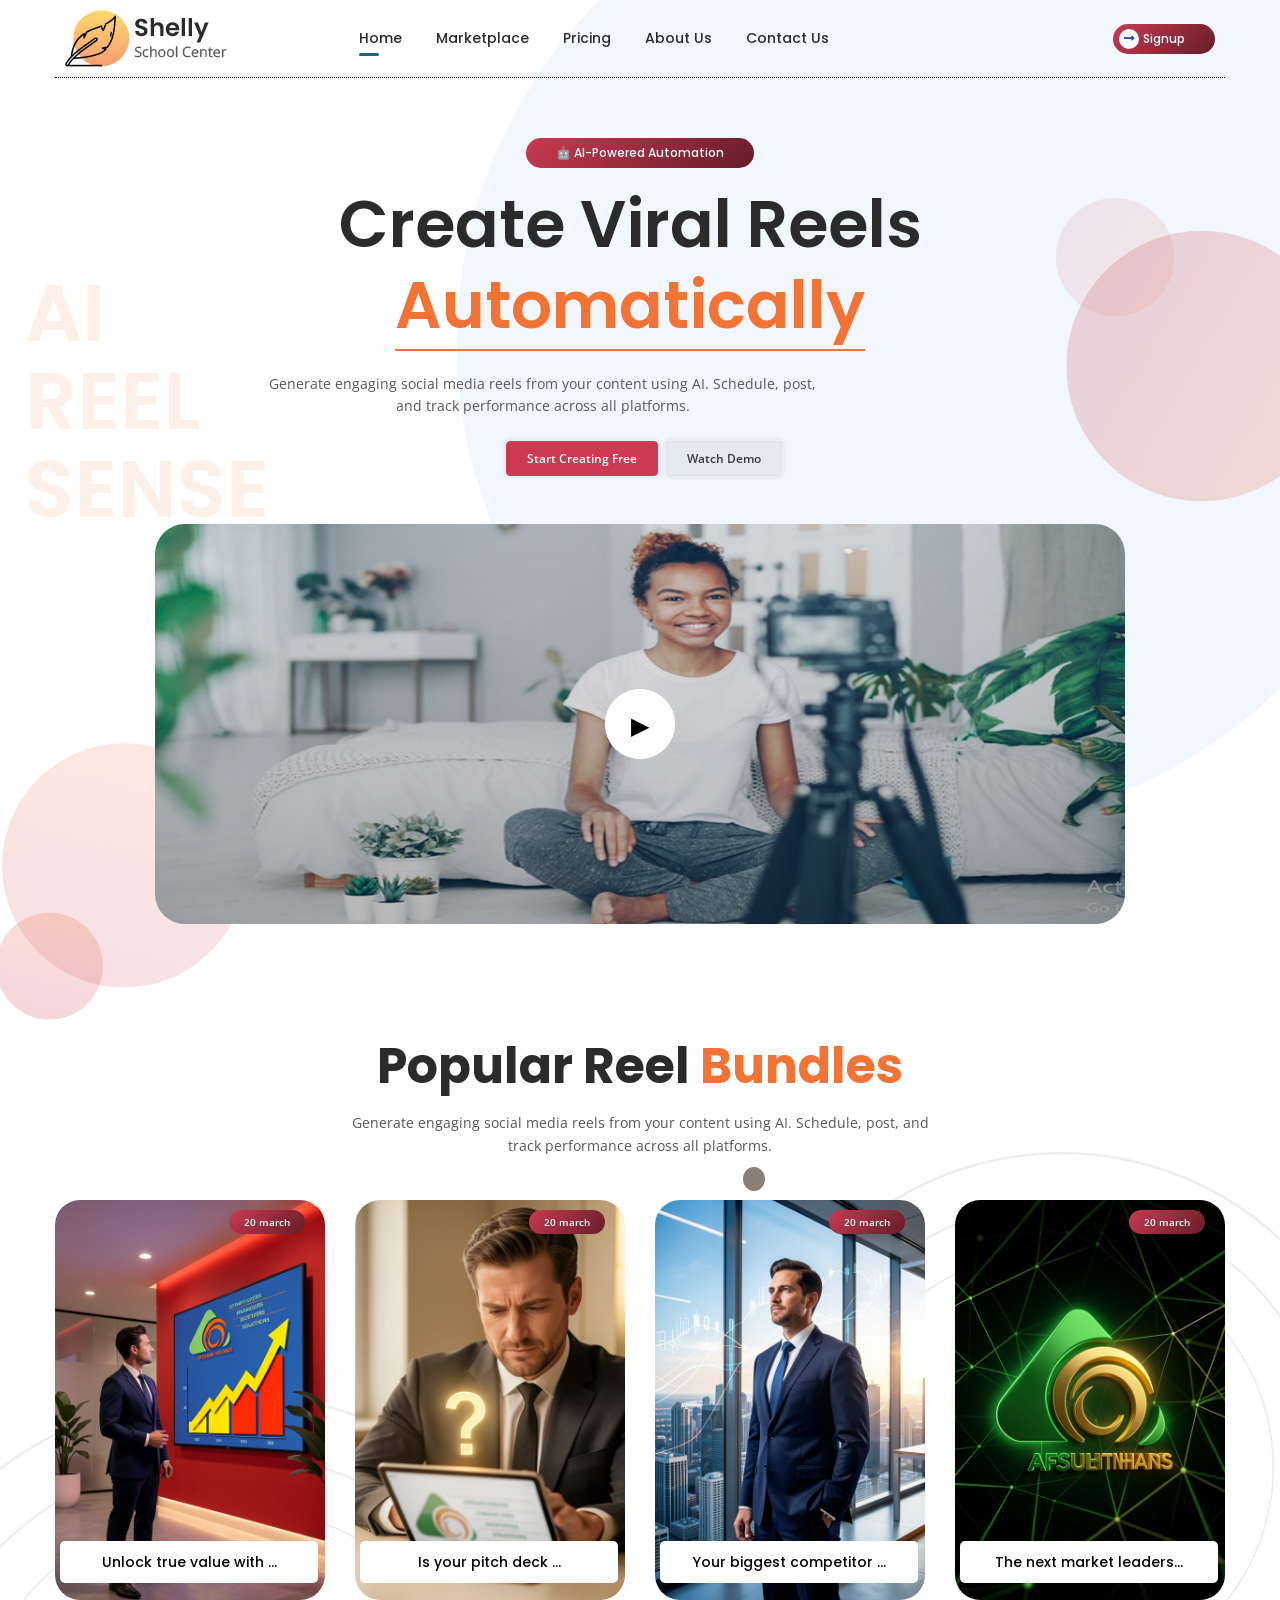
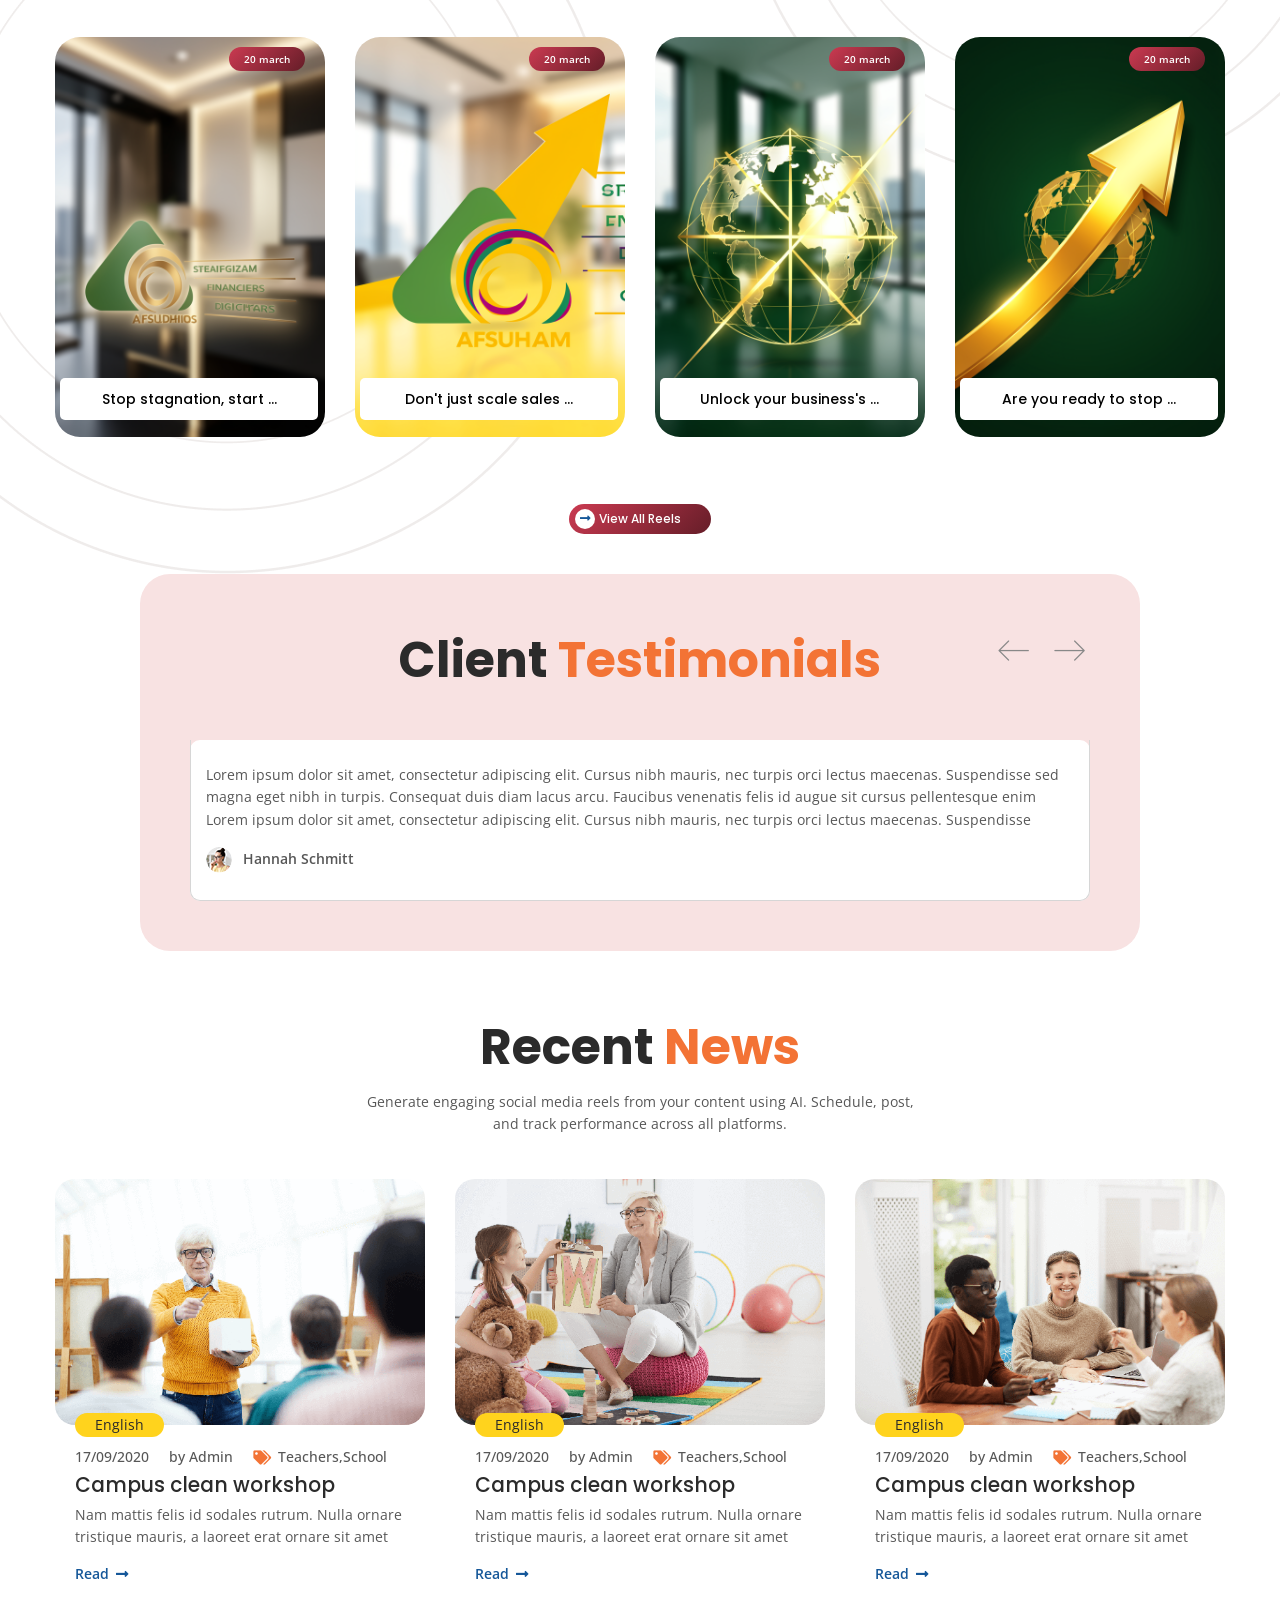
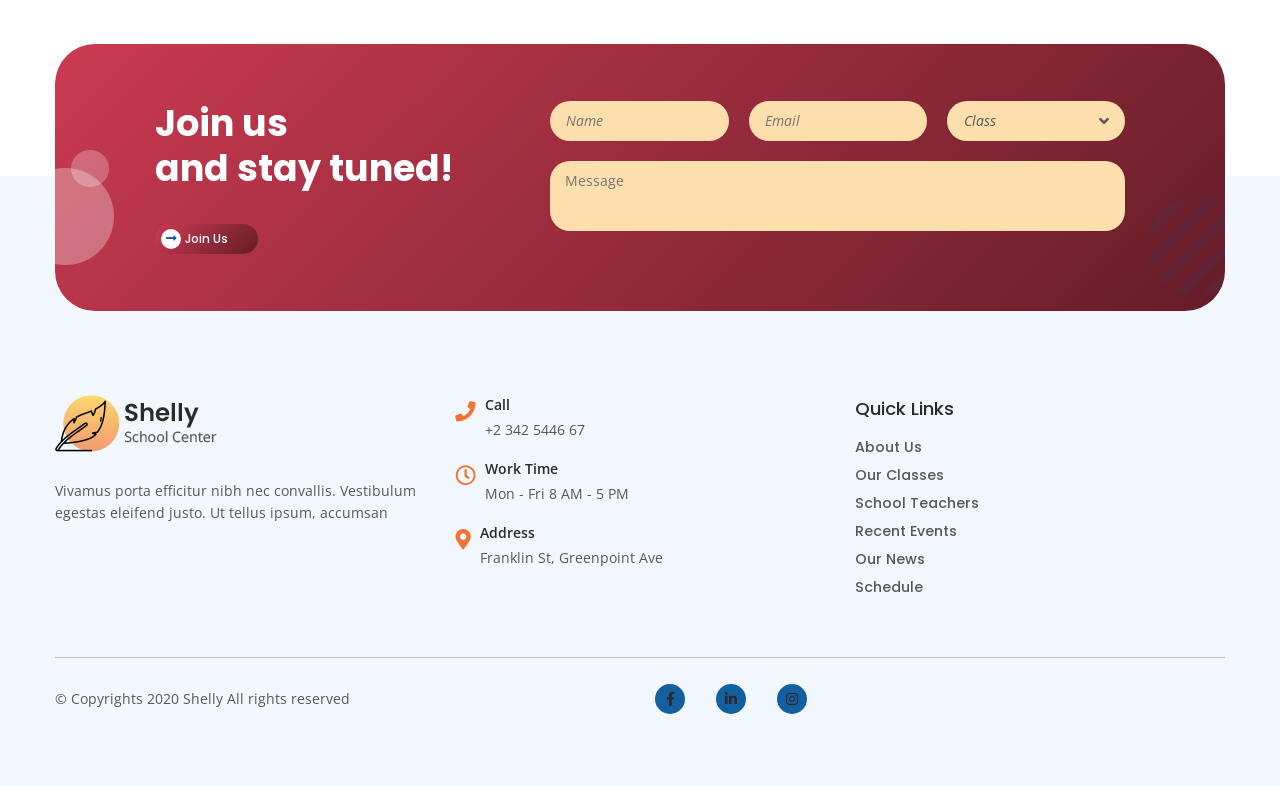
==== index.html @ 834af326 "first commit" ====
<!doctype html>
<html lang="en">
  <head>
    <meta charset="UTF-8" />
    <title>Shelly School HTML Template</title>
    <meta name="viewport" content="width=device-width,initial-scale=1" />
    <meta name="description" content="Shelly - Website" />
    <meta name="author" content="merkulove" />
    <meta name="keywords" content="" />
    <link rel="icon" href="assets/img/favicon.png" />
    <link rel="stylesheet" type="text/css" href="assets/css/main.min.css" />
    <link rel="stylesheet" type="text/css" href="assets/css/button.min.css" />
  </head>

  <body>
    <div class="wrapper">
      <div class="main-section">
        <header>
          <div class="container">
            <div class="header-content">
              <div class="logo">
                <a href="index.html" title=""
                  ><img
                    src="assets/img/logo.png"
                    alt=""
                    srcset="assets/img/01_Logo_2x.png 2x"
                /></a>
              </div>
              <!--logo end-->
              <div class="navigation-bar d-flex flex-wrap align-items-center">
                <nav>
                  <ul>
                    <li>
                      <a class="active" href="index.html" title="">Home</a>
                    </li>
                    <li>
                      <a class="" href="marketplace.html" title=""
                        >Marketplace</a
                      >
                    </li>

                    <li>
                      <a class="" href="pricing.html" title="">Pricing</a>
                    </li>

                    <li>
                      <a class="" href="about.html" title="">About Us</a>
                    </li>

                    <li>
                      <a class="" href="contact.html" title="">Contact Us</a>
                    </li>
                  </ul>
                </nav>
              </div>

              <div>
                <a href="login.html" title="" class="btn-default"
                  >Signup <i class="fa fa-long-arrow-alt-right"></i
                ></a>
              </div>
              <!--contact-information end-->
              <div class="menu-btn">
                <a href="#"
                  ><span class="bar1"></span> <span class="bar2"></span>
                  <span class="bar3"></span
                ></a>
              </div>
              <!--menu-btn end-->
            </div>
            <!--header-content end-->

            <!--navigation-bar end-->
          </div>
        </header>
        <!--header end-->
        <div class="responsive-menu">
          <ul>
            <li>
              <a class="active" href="index.html" title="">Home</a>
            </li>
            <li>
              <a class="" href="marketplace.html" title="">Marketplace</a>
            </li>

            <li>
              <a class="" href="pricing.html" title="">Pricing</a>
            </li>

            <li>
              <a class="" href="about.html" title="">About Us</a>
            </li>

            <li>
              <a class="" href="contact.html" title="">Contact Us</a>
            </li>
          </ul>
        </div>
        <!--responsive-menu end-->
        <section class="main-banner position-relative">
          <div class="container">
            <h2 class="main-title">
              <span>AI</span>
              <span>REEL </span>
              <span>SENSE</span>
            </h2>
            <div class="row justify-content-center text-center">
              <!-- INFO SECTION -->
              <div class="col-lg-8">
                <div class="mb-3">
                  <a href="login.html" class="btn-default">
                    🤖 AI-Powered Automation
                  </a>
                </div>

                <div class="banner-text">
                  <h2>Create Viral Reels <span>Automatically</span></h2>

                  <p class="mb-4">
                    Generate engaging social media reels from your content using
                    AI. Schedule, post, and track performance across all
                    platforms.
                  </p>
                </div>

                <div class="d-flex gap-5 justify-content-center">
                  <a href="contacts.html" class="btn btn-danger mx-2">
                    Start Creating Free
                  </a>

                  <a
                    href="#"
                    class="btn btn-outline-dark"
                    data-bs-toggle="modal"
                    data-bs-target="#videoModal"
                  >
                    Watch Demo
                  </a>
                </div>
              </div>
            </div>

            <!-- VECTOR AFTER INFO -->
            <div class="vector-info">
              <img src="assets/img/v1.png" alt="vector" />
            </div>

            <!-- VIDEO SECTION -->
            <div class="row justify-content-center my-5">
              <div class="col-lg-10">
                <div class="video-box">
                  <img
                    src="assets/img/video-banner.png"
                    class="video-thumbnail"
                    alt="video thumbnail"
                  />

                  <div class="play-overlay">
                    <button
                      class="play-btn"
                      data-bs-toggle="modal"
                      data-bs-target="#videoModal"
                    >
                      ▶
                    </button>
                  </div>
                </div>
              </div>
            </div>

            <!-- VECTOR AFTER VIDEO -->
            <div class="vector-video">
              <img src="assets/img/v2.png" alt="vector" />
            </div>
          </div>

          <!-- VIDEO MODAL -->
          <div class="modal fade" id="videoModal" tabindex="-1">
            <div class="modal-dialog modal-lg modal-dialog-centered">
              <div class="modal-content bg-dark border-0">
                <div class="modal-body p-0">
                  <div class="ratio ratio-16x9">
                    <iframe
                      id="videoFrame"
                      src=""
                      allow="autoplay"
                      allowfullscreen
                    >
                    </iframe>
                  </div>
                </div>
              </div>
            </div>
          </div>
        </section>
        <!--main-banner end-->
      </div>

      <!--reels section start-->
      <section class="teachers-section">
        <div class="container">
          <div class="section-title text-center">
            <h2>Popular Reel <span>Bundles</span></h2>
            <p>
              Generate engaging social media reels from your content using AI.
              Schedule, post, and track performance across all platforms.
            </p>
          </div>
          <!--section-title end-->
          <div class="teachers">
            <div class="row">
              <div class="col-lg-3 col-md-3 col-sm-6 col-6 full-wdth mb-4">
                <a href="reels-details.html">
                  <div class="teacher">
                    <div class="teacher-img">
                      <img
                        src="assets/img/reel/1.png"
                        alt="reel"
                        class="w-100"
                      />
                    </div>
                    <div class="date">20 march</div>
                    <div class="teacher-info">
                      <h3>
                        <a href="reels-details.html" title=""
                          >Unlock true value with ...</a
                        >
                      </h3>
                    </div>
                  </div>
                </a>
                <!--teacher end-->
              </div>

              <div class="col-lg-3 col-md-3 col-sm-6 col-6 full-wdth mb-4">
                <a href="reels-details.html">
                  <div class="teacher">
                    <div class="teacher-img">
                      <img
                        src="assets/img/reel/2.png"
                        alt="reel"
                        class="w-100"
                      />
                    </div>
                    <div class="date">20 march</div>
                    <div class="teacher-info">
                      <h3>
                        <a href="reels-details.html" title=""
                          >Is your pitch deck ...</a
                        >
                      </h3>
                    </div>
                  </div>
                </a>
                <!--teacher end-->
              </div>

              <div class="col-lg-3 col-md-3 col-sm-6 col-6 full-wdth mb-4">
                <a href="reels-details.html">
                  <div class="teacher">
                    <div class="teacher-img">
                      <img
                        src="assets/img/reel/3.png"
                        alt="reel"
                        class="w-100"
                      />
                    </div>
                    <div class="date">20 march</div>
                    <div class="teacher-info">
                      <h3>
                        <a href="reels-details.html" title=""
                          >Your biggest competitor ...</a
                        >
                      </h3>
                    </div>
                  </div>
                </a>
                <!--teacher end-->
              </div>

              <div class="col-lg-3 col-md-3 col-sm-6 col-6 full-wdth mb-4">
                <a href="reels-details.html">
                  <div class="teacher">
                    <div class="teacher-img">
                      <img
                        src="assets/img/reel/4.png"
                        alt="reel"
                        class="w-100"
                      />
                    </div>
                    <div class="date">20 march</div>
                    <div class="teacher-info">
                      <h3>
                        <a href="reels-details.html" title=""
                          >The next market leaders...</a
                        >
                      </h3>
                    </div>
                  </div>
                </a>
                <!--teacher end-->
              </div>

              <div class="col-lg-3 col-md-3 col-sm-6 col-6 full-wdth mb-4">
                <a href="reels-details.html">
                  <div class="teacher">
                    <div class="teacher-img">
                      <img
                        src="assets/img/reel/5.png"
                        alt="reel"
                        class="w-100"
                      />
                    </div>
                    <div class="date">20 march</div>
                    <div class="teacher-info">
                      <h3>
                        <a href="reels-details.html" title=""
                          >Stop stagnation, start ...</a
                        >
                      </h3>
                    </div>
                  </div>
                </a>
                <!--teacher end-->
              </div>

              <div class="col-lg-3 col-md-3 col-sm-6 col-6 full-wdth mb-4">
                <a href="reels-details.html">
                  <div class="teacher">
                    <div class="teacher-img">
                      <img
                        src="assets/img/reel/6.png"
                        alt="reel"
                        class="w-100"
                      />
                    </div>
                    <div class="date">20 march</div>
                    <div class="teacher-info">
                      <h3>
                        <a href="reels-details.html" title=""
                          >Don't just scale sales ...</a
                        >
                      </h3>
                    </div>
                  </div>
                </a>
                <!--teacher end-->
              </div>

              <div class="col-lg-3 col-md-3 col-sm-6 col-6 full-wdth mb-4">
                <a href="reels-details.html">
                  <div class="teacher">
                    <div class="teacher-img">
                      <img
                        src="assets/img/reel/7.png"
                        alt="reel"
                        class="w-100"
                      />
                    </div>
                    <div class="date">20 march</div>
                    <div class="teacher-info">
                      <h3>
                        <a href="reels-details.html" title=""
                          >Unlock your business's ...</a
                        >
                      </h3>
                    </div>
                  </div>
                </a>
                <!--teacher end-->
              </div>

              <div class="col-lg-3 col-md-3 col-sm-6 col-6 full-wdth mb-4">
                <a href="reels-details.html">
                  <div class="teacher">
                    <div class="teacher-img">
                      <img
                        src="assets/img/reel/8.png"
                        alt="reel"
                        class="w-100"
                      />
                    </div>
                    <div class="date">20 march</div>
                    <div class="teacher-info">
                      <h3>
                        <a href="reels-details.html" title=""
                          >Are you ready to stop ...</a
                        >
                      </h3>
                    </div>
                  </div>
                </a>
                <!--teacher end-->
              </div>
            </div>
            <div class="lnk-dv text-center">
              <a href="reels-list.html" title="" class="btn-default"
                >View All Reels <i class="fa fa-long-arrow-alt-right"></i
              ></a>
            </div>
            <!-- VECTOR AFTER INFO -->
            <div class="vector-info-one">
              <img src="assets/img/v4.png" alt="vector" />
            </div>
            <div class="vector-video d-none d-md-block">
              <img src="assets/img/v3.png" alt="vector" />
            </div>
          </div>
          <!--teachers end-->
        </div>
      </section>

      <!-- testimonials start -->
      <section class="classes-section">
        <div class="container">
          <div class="row">
            <div class="col-lg-10 offset-1 testi-section">
              <div class="section-title text-center">
                <h2>Client <span>Testimonials</span></h2>
              </div>

              <div class="classes-sec">
                <div class="row classes-carousel">
                  <div class="col-lg-12">
                    <div
                      class="classes-col wow fadeInUp bg-white"
                      data-wow-duration="1000ms"
                      style="border-radius: 10px"
                    >
                      <div class="class-info">
                        <p>
                          Lorem ipsum dolor sit amet, consectetur adipiscing
                          elit. Cursus nibh mauris, nec turpis orci lectus
                          maecenas. Suspendisse sed magna eget nibh in turpis.
                          Consequat duis diam lacus arcu. Faucibus venenatis
                          felis id augue sit cursus pellentesque enim Lorem
                          ipsum dolor sit amet, consectetur adipiscing elit.
                          Cursus nibh mauris, nec turpis orci lectus maecenas.
                          Suspendisse
                        </p>

                        <div class="d-flex flex-wrap align-items-center mt-3">
                          <div class="posted-by">
                            <img src="assets/img/ico.png" alt="" />
                            <a href="#" title="">Hannah Schmitt</a>
                          </div>
                        </div>
                      </div>
                    </div>
                  </div>
                  <div class="col-lg-12">
                    <div
                      class="classes-col wow fadeInUp bg-white"
                      data-wow-duration="1000ms"
                      style="border-radius: 10px"
                    >
                      <div class="class-info">
                        <p>
                          Lorem ipsum dolor sit amet, consectetur adipiscing
                          elit. Cursus nibh mauris, nec turpis orci lectus
                          maecenas. Suspendisse sed magna eget nibh in turpis.
                          Consequat duis diam lacus arcu. Faucibus venenatis
                          felis id augue sit cursus pellentesque enim Lorem
                          ipsum dolor sit amet, consectetur adipiscing elit.
                          Cursus nibh mauris, nec turpis orci lectus maecenas.
                          Suspendisse
                        </p>

                        <div class="d-flex flex-wrap align-items-center mt-3">
                          <div class="posted-by">
                            <img src="assets/img/ico.png" alt="" />
                            <a href="#" title="">Hannah Schmitt</a>
                          </div>
                        </div>
                      </div>
                    </div>
                  </div>

                  <div class="col-lg-12">
                    <div
                      class="classes-col wow fadeInUp bg-white"
                      data-wow-duration="1000ms"
                      style="border-radius: 10px"
                    >
                      <div class="class-info">
                        <p>
                          Lorem ipsum dolor sit amet, consectetur adipiscing
                          elit. Cursus nibh mauris, nec turpis orci lectus
                          maecenas. Suspendisse sed magna eget nibh in turpis.
                          Consequat duis diam lacus arcu. Faucibus venenatis
                          felis id augue sit cursus pellentesque enim Lorem
                          ipsum dolor sit amet, consectetur adipiscing elit.
                          Cursus nibh mauris, nec turpis orci lectus maecenas.
                          Suspendisse
                        </p>

                        <div class="d-flex flex-wrap align-items-center mt-3">
                          <div class="posted-by">
                            <img src="assets/img/ico.png" alt="" />
                            <a href="#" title="">Hannah Schmitt</a>
                          </div>
                        </div>
                      </div>
                    </div>
                  </div>

                  <div class="col-lg-12">
                    <div
                      class="classes-col wow fadeInUp bg-white"
                      data-wow-duration="1000ms"
                      style="border-radius: 10px"
                    >
                      <div class="class-info">
                        <p>
                          Lorem ipsum dolor sit amet, consectetur adipiscing
                          elit. Cursus nibh mauris, nec turpis orci lectus
                          maecenas. Suspendisse sed magna eget nibh in turpis.
                          Consequat duis diam lacus arcu. Faucibus venenatis
                          felis id augue sit cursus pellentesque enim Lorem
                          ipsum dolor sit amet, consectetur adipiscing elit.
                          Cursus nibh mauris, nec turpis orci lectus maecenas.
                          Suspendisse
                        </p>

                        <div class="d-flex flex-wrap align-items-center mt-3">
                          <div class="posted-by">
                            <img src="assets/img/ico.png" alt="" />
                            <a href="#" title="">Hannah Schmitt</a>
                          </div>
                        </div>
                      </div>
                    </div>
                  </div>
                </div>
              </div>
            </div>
          </div>
        </div>
      </section>

      <!--News start-->
      <section class="blog-section">
        <div class="container">
          <div class="section-title text-center">
            <h2>Recent <span>News</span></h2>
            <p>
              Generate engaging social media reels from your content using AI.
              Schedule, post, and track performance across all platforms.
            </p>
          </div>
          <!--section-title end-->
          <div class="blog-posts">
            <div class="row">
              <div class="col-lg-4 col-md-6 col-sm-6">
                <div class="blog-post">
                  <div class="blog-thumbnail">
                    <img src="assets/img/blog1.jpg" alt="" class="w-100" />
                    <span class="category">English</span>
                  </div>
                  <div class="blog-info">
                    <ul class="meta">
                      <li><a href="#" title="">17/09/2020</a></li>
                      <li><a href="#" title="">by Admin</a></li>
                      <li>
                        <img src="assets/img/icon13.png" alt="" /><a
                          href="#"
                          title=""
                          >Teachers,</a
                        ><a href="#" title=""> School</a>
                      </li>
                    </ul>
                    <h3>
                      <a href="post.html" title="">Campus clean workshop</a>
                    </h3>
                    <p>
                      Nam mattis felis id sodales rutrum. Nulla ornare tristique
                      mauris, a laoreet erat ornare sit amet
                    </p>
                    <a href="post.html" title="" class="read-more"
                      >Read <i class="fa fa-long-arrow-alt-right"></i
                    ></a>
                  </div>
                </div>
                <!--blog-post end-->
              </div>
              <div class="col-lg-4 col-md-6 col-sm-6">
                <div class="blog-post">
                  <div class="blog-thumbnail">
                    <img src="assets/img/blog2.jpg" alt="" class="w-100" />
                    <span class="category">English</span>
                  </div>
                  <div class="blog-info">
                    <ul class="meta">
                      <li><a href="#" title="">17/09/2020</a></li>
                      <li><a href="#" title="">by Admin</a></li>
                      <li>
                        <img src="assets/img/icon13.png" alt="" /><a
                          href="#"
                          title=""
                          >Teachers,</a
                        ><a href="#" title=""> School</a>
                      </li>
                    </ul>
                    <h3>
                      <a href="post.html" title="">Campus clean workshop</a>
                    </h3>
                    <p>
                      Nam mattis felis id sodales rutrum. Nulla ornare tristique
                      mauris, a laoreet erat ornare sit amet
                    </p>
                    <a href="post.html" title="" class="read-more"
                      >Read <i class="fa fa-long-arrow-alt-right"></i
                    ></a>
                  </div>
                </div>
                <!--blog-post end-->
              </div>
              <div class="col-lg-4 col-md-6 col-sm-6">
                <div class="blog-post">
                  <div class="blog-thumbnail">
                    <img src="assets/img/blog3.jpg" alt="" class="w-100" />
                    <span class="category">English</span>
                  </div>
                  <div class="blog-info">
                    <ul class="meta">
                      <li><a href="#" title="">17/09/2020</a></li>
                      <li><a href="#" title="">by Admin</a></li>
                      <li>
                        <img src="assets/img/icon13.png" alt="" /><a
                          href="#"
                          title=""
                          >Teachers,</a
                        ><a href="#" title=""> School</a>
                      </li>
                    </ul>
                    <h3>
                      <a href="post.html" title="">Campus clean workshop</a>
                    </h3>
                    <p>
                      Nam mattis felis id sodales rutrum. Nulla ornare tristique
                      mauris, a laoreet erat ornare sit amet
                    </p>
                    <a href="post.html" title="" class="read-more"
                      >Read <i class="fa fa-long-arrow-alt-right"></i
                    ></a>
                  </div>
                </div>
                <!--blog-post end-->
              </div>
            </div>
          </div>
          <!--blog-posts end-->
        </div>
      </section>

      <!--contact-->
      <section class="newsletter-section">
        <div class="container">
          <div class="newsletter-sec">
            <div class="row align-items-center">
              <div class="col-lg-4">
                <div class="newsz-ltr-text">
                  <h2>Join us<br />and stay tuned!</h2>
                  <a href="contacts.html" title="" class="btn-default"
                    >Join Us <i class="fa fa-long-arrow-alt-right"></i
                  ></a>
                </div>
                <!--newsz-ltr-text end-->
              </div>
              <div class="col-lg-8">
                <form class="newsletter-form">
                  <div class="row">
                    <div class="col-md-4">
                      <div class="form-group">
                        <input type="text" name="name" placeholder="Name" />
                      </div>
                      <!--form-group end-->
                    </div>
                    <div class="col-md-4">
                      <div class="form-group">
                        <input type="email" name="email" placeholder="Email" />
                      </div>
                      <!--form-group end-->
                    </div>
                    <div class="col-md-4">
                      <div class="form-group select-tg">
                        <select>
                          <option>Class</option>
                          <option>Class</option>
                          <option>Class</option>
                          <option>Class</option>
                          <option>Class</option>
                          <option>Class</option>
                        </select>
                      </div>
                      <!--form-group end-->
                    </div>
                    <div class="col-md-12">
                      <div class="form-group">
                        <textarea
                          name="message"
                          placeholder="Message"
                        ></textarea>
                      </div>
                      <!--form-group end-->
                    </div>
                  </div>
                </form>
                <!--newsletter-form end-->
              </div>
            </div>
          </div>
          <!--newsletter-sec end-->
        </div>
      </section>
      <!--newsletter-sec end-->
      <footer>
        <div class="container">
          <div class="top-footer">
            <div class="row">
              <div class="col-lg-4 col-md-6 col-sm-6">
                <div class="widget widget-about">
                  <img src="assets/img/logo.png" alt="" />
                  <p>
                    Vivamus porta efficitur nibh nec convallis. Vestibulum
                    egestas eleifend justo. Ut tellus ipsum, accumsan
                  </p>
                </div>
                <!--widget-about end-->
              </div>
              <div class="col-lg-4 col-md-6 col-sm-6">
                <div class="widget widget-contact">
                  <ul class="contact-add">
                    <li>
                      <div class="contact-info">
                        <img src="assets/img/icon1.png" alt="" />
                        <div class="contact-tt">
                          <h4>Call</h4>
                          <span>+2 342 5446 67</span>
                        </div>
                      </div>
                      <!--contact-info end-->
                    </li>
                    <li>
                      <div class="contact-info">
                        <img src="assets/img/icon2.png" alt="" />
                        <div class="contact-tt">
                          <h4>Work Time</h4>
                          <span>Mon - Fri 8 AM - 5 PM</span>
                        </div>
                      </div>
                      <!--contact-info end-->
                    </li>
                    <li>
                      <div class="contact-info">
                        <img src="assets/img/icon3.png" alt="" />
                        <div class="contact-tt">
                          <h4>Address</h4>
                          <span>Franklin St, Greenpoint Ave</span>
                        </div>
                      </div>
                      <!--contact-info end-->
                    </li>
                  </ul>
                </div>
                <!--widget-contact end-->
              </div>
              <div class="col-lg-4 col-md-6 col-sm-6">
                <div class="widget widget-links">
                  <h3 class="widget-title">Quick Links</h3>
                  <ul>
                    <li><a href="about.html" title="">About Us</a></li>
                    <li><a href="classes.html" title="">Our Classes</a></li>
                    <li>
                      <a href="teachers.html" title="">School Teachers</a>
                    </li>
                    <li><a href="events.html" title="">Recent Events</a></li>
                    <li><a href="blog.html" title="">Our News</a></li>
                    <li><a href="schedule.html" title="">Schedule</a></li>
                  </ul>
                </div>
                <!--widget-links end-->
              </div>
            </div>
          </div>
          <!--top-footer end-->
          <div class="bottom-footer">
            <div class="row align-items-center">
              <div class="col-lg-6 col-md-6 col-sm-6">
                <p>© Copyrights 2020 Shelly All rights reserved</p>
              </div>
              <div class="col-lg-6 col-md-6 col-sm-6">
                <ul class="social-links">
                  <li>
                    <a href="#" title=""><i class="fab fa-facebook-f"></i></a>
                  </li>
                  <li>
                    <a href="#" title=""><i class="fab fa-linkedin-in"></i></a>
                  </li>
                  <li>
                    <a href="#" title=""><i class="fab fa-instagram"></i></a>
                  </li>
                </ul>
              </div>
            </div>
          </div>
          <!--bottom-footer end-->
        </div>
      </footer>
      <!--footer end-->
    </div>
    <script src="assets/js/bundle.min.js"></script>
    <script src="assets/js/button.min.js"></script>
    <!-- Global site tag (gtag.js) - Google Analytics -->
    <script
      async
      src="https://www.googletagmanager.com/gtag/js?id=UA-180910402-1"
    ></script>
    <script>
      window.dataLayer = window.dataLayer || [];

      function gtag() {
        dataLayer.push(arguments);
      }
      gtag("js", new Date());
      gtag("config", "UA-180910402-1");
    </script>
  </body>
</html>
---- assets/css/button.min.css ----
@-webkit-keyframes mdp-float-aura {
  from {
    box-shadow:
      0 0 0 -1px var(--hmp-color-75),
      0 0 0 -1px var(--hmp-color-50),
      0 0 0 -1px var(--hmp-color-25);
  }
  to {
    box-shadow:
      0 0 0 15px rgba(255, 255, 255, 0),
      0 0 0 30px rgba(255, 255, 255, 0),
      0 0 0 45px rgba(255, 255, 255, 0);
  }
}

@keyframes mdp-float-aura {
  from {
    box-shadow:
      0 0 0 -1px var(--hmp-color-75),
      0 0 0 -1px var(--hmp-color-50),
      0 0 0 -1px var(--hmp-color-25);
  }
  to {
    box-shadow:
      0 0 0 15px rgba(255, 255, 255, 0),
      0 0 0 30px rgba(255, 255, 255, 0),
      0 0 0 45px rgba(255, 255, 255, 0);
  }
}

@-webkit-keyframes mdp-float-init {
  0% {
    opacity: 0;
    transform: scale(0.25);
  }
  50% {
    opacity: 0;
  }
  80% {
    transform: scale(1);
    opacity: 1;
  }
  90% {
    transform: scale(1.2);
  }
  100% {
    transform: scale(1);
  }
}

@keyframes mdp-float-init {
  0% {
    opacity: 0;
    transform: scale(0.25);
  }
  50% {
    opacity: 0;
  }
  80% {
    transform: scale(1);
    opacity: 1;
  }
  90% {
    transform: scale(1.2);
  }
  100% {
    transform: scale(1);
  }
}

.mdp-float {
  --hmp-color: rgb(51, 153, 255);
  --hmp-color-75: rgba(51, 153, 255, 0.75);
  --hmp-color-50: rgba(51, 153, 255, 0.5);
  --hmp-color-25: rgba(51, 153, 255, 0.25);
  --hmp-color-5: rgba(51, 153, 255, 0.05);
  position: absolute;
  z-index: 999999;
  border-radius: 50%;
  top: 3em;
  right: 3em;
  width: 3em;
  height: 3em;
  transition: 0.75s;
  transition-timing-function: ease-out;
}

.mdp-float:hover {
  -webkit-animation: mdp-float-aura infinite;
  animation: mdp-float-aura infinite;
  -webkit-animation-duration: 2s;
  animation-duration: 2s;
}

.mdp-float.mdp-float-inertia {
  transition: 0.25s;
}

.mdp-float.mdp-float-slow {
  transition-delay: 0.5s;
  transition: 5s;
}

.mdp-float.mdp-float-init {
  -webkit-animation: mdp-float-init 1s;
  animation: mdp-float-init 1s;
  -webkit-animation-fill-mode: both;
  animation-fill-mode: both;
}

.mdp-float-btn {
  display: flex;
  justify-content: center;
  align-items: center;
  border-radius: 50%;
  width: 3em;
  height: 3em;
  text-shadow: 1px 0 0 var(--hmp-color);
  background-image: linear-gradient(
    210deg,
    var(--hmp-color-5) 0,
    var(--hmp-color-25) 100%
  );
  background-color: #fff;
  transition: 0.25s;
  box-shadow:
    0 7px 13px -3px var(--hmp-color-25),
    0 2px 4px 0 var(--hmp-color-50),
    inset 0 0 0 0 var(--hmp-color);
  position: relative;
}

.mdp-float-btn:before {
  content: "";
  position: absolute;
  z-index: 1;
  top: 0;
  left: 0;
  right: 0;
  bottom: 0;
  background: var(--hmp-color);
  border-radius: 50%;
  transform: scale(0);
  transition-property: transform;
  transition-duration: 0.25s;
  transition-timing-function: ease-out;
}

.mdp-float-btn svg {
  width: 1em;
  height: 1em;
  fill: var(--hmp-color);
  z-index: 2;
}

.mdp-float-btn:focus {
  outline: 0;
}

.mdp-float-btn:hover {
  transition: 0.25s;
  transition-delay: 125ms;
  box-shadow:
    0 7px 26px -3px var(--hmp-color-25),
    0 2px 8px 0 var(--hmp-color-50);
  border: none;
}

.mdp-float-btn:hover:before {
  transform: scale(1);
}

.mdp-float-btn:hover svg {
  transform: scale(1.1);
  fill: #fff;
}

.mdp-float-btn:active {
  transform: scale(0.75);
}

@media (max-width: 720px) {
  .mdp-float {
    top: 1.5em;
    right: 1.5em;
  }
}
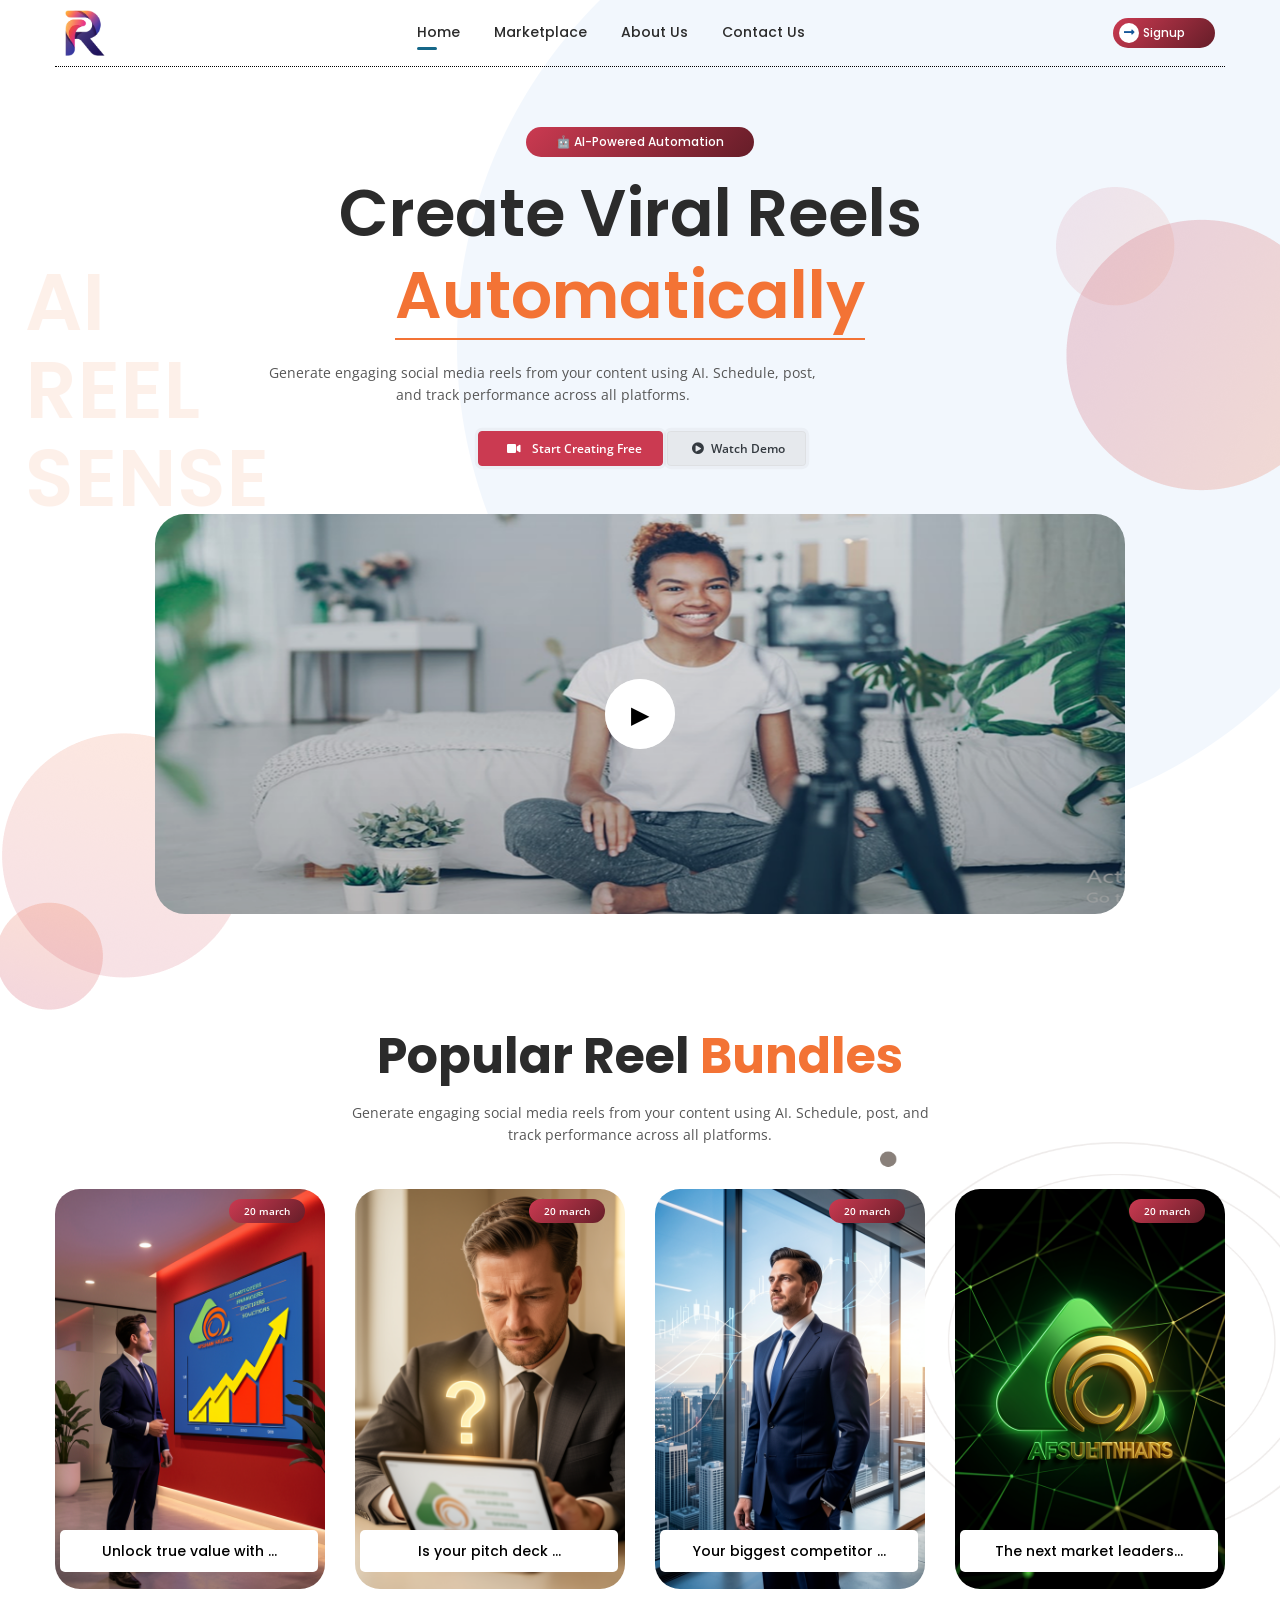
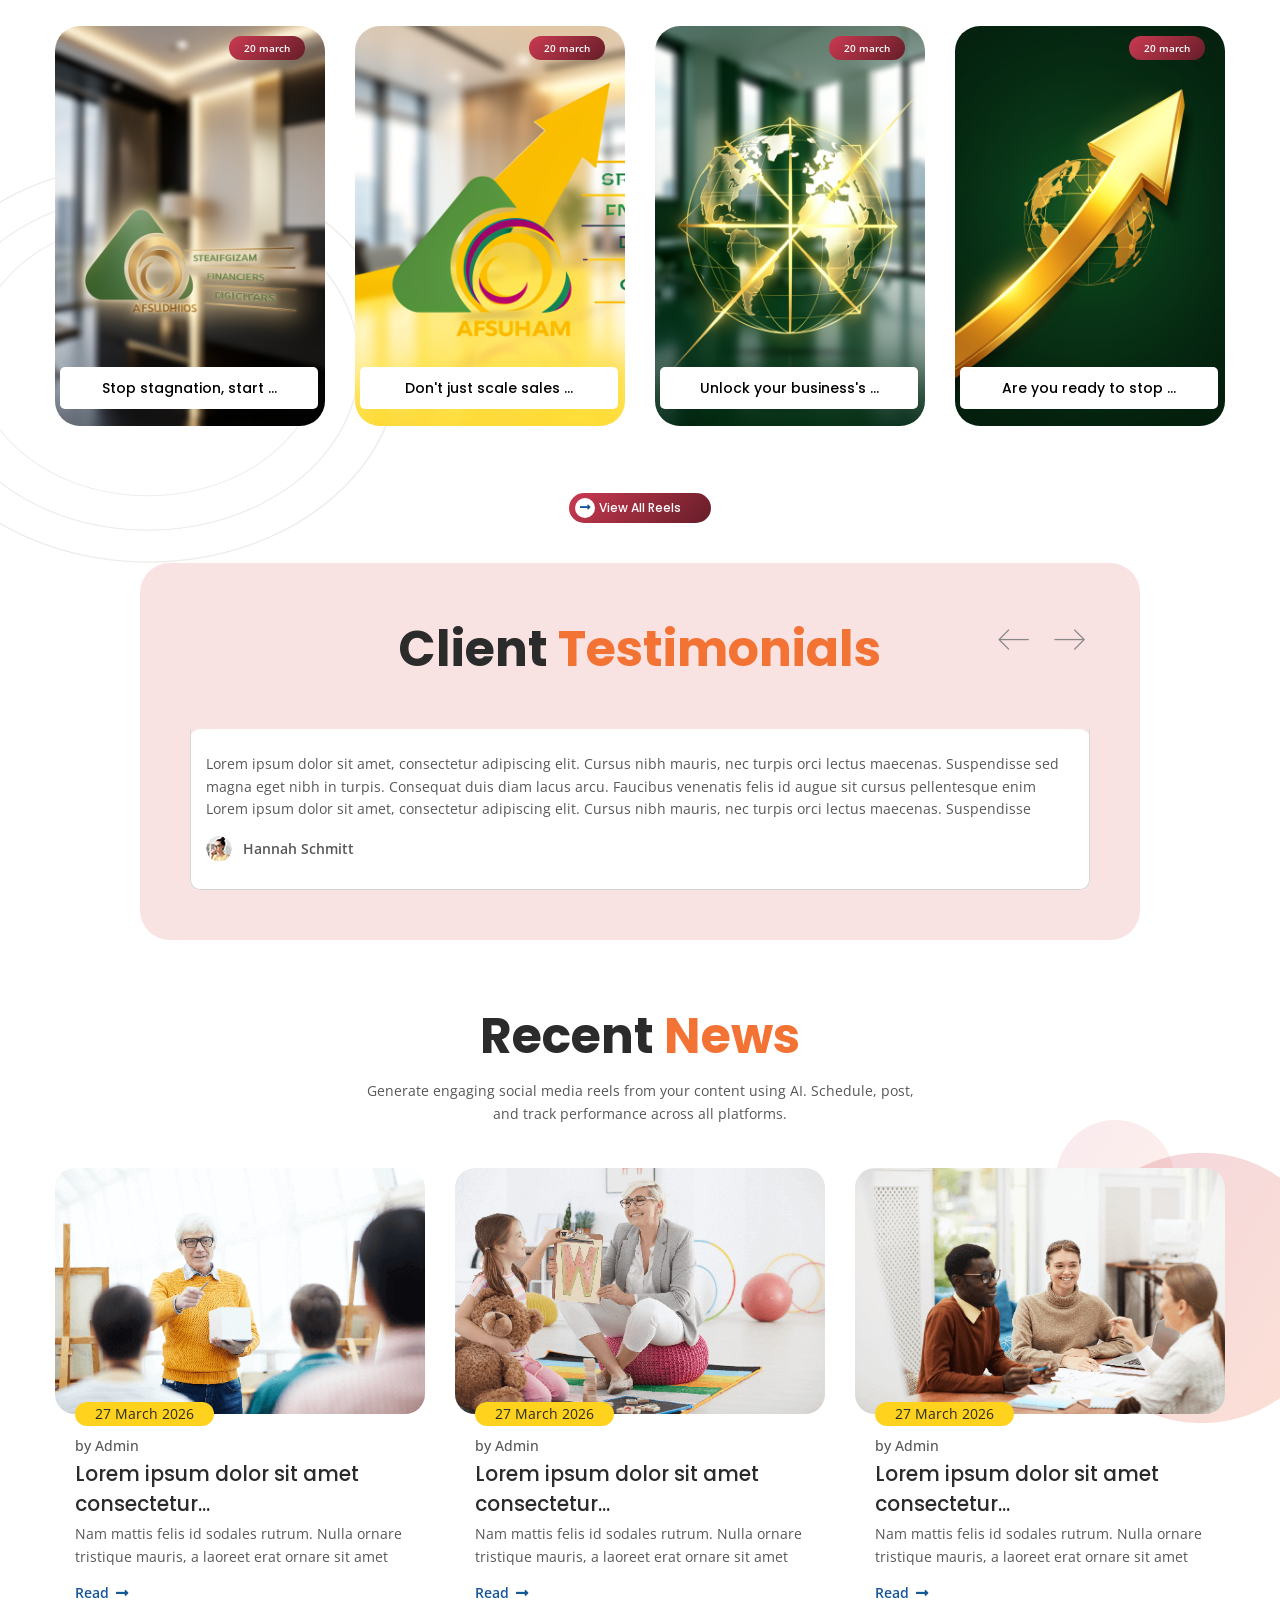
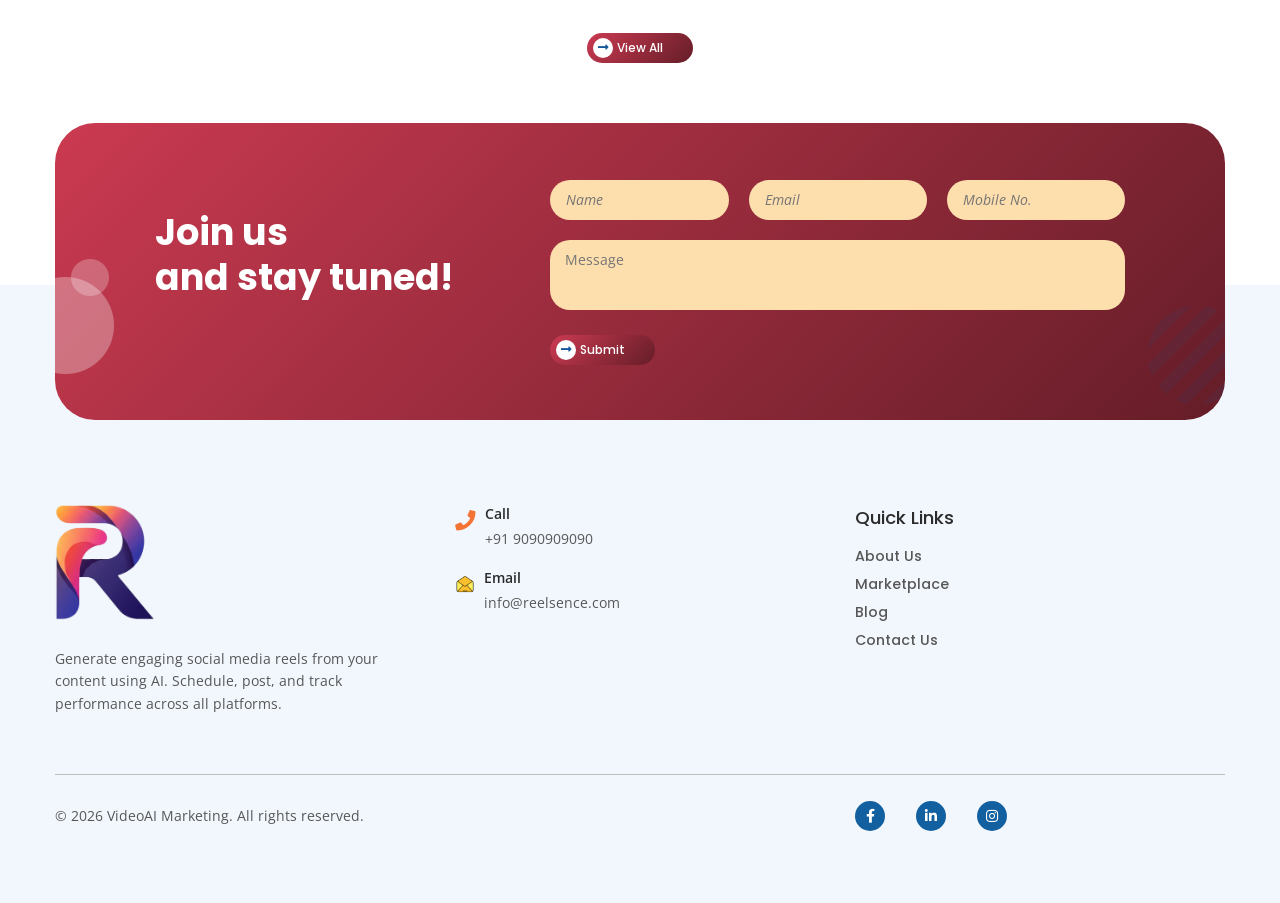
==== commit 0f290d8b: "all done" ====
--- a/index.html
+++ b/index.html
@@ -2,12 +2,12 @@
 <html lang="en">
   <head>
     <meta charset="UTF-8" />
-    <title>Shelly School HTML Template</title>
+    <title>AI Video Marketing Platform</title>
     <meta name="viewport" content="width=device-width,initial-scale=1" />
     <meta name="description" content="Shelly - Website" />
     <meta name="author" content="merkulove" />
     <meta name="keywords" content="" />
-    <link rel="icon" href="assets/img/favicon.png" />
+    <link rel="icon" href="assets/img/logo.png" />
     <link rel="stylesheet" type="text/css" href="assets/css/main.min.css" />
     <link rel="stylesheet" type="text/css" href="assets/css/button.min.css" />
   </head>
@@ -15,18 +15,16 @@
   <body>
     <div class="wrapper">
       <div class="main-section">
+        <!--header start-->
         <header>
           <div class="container">
             <div class="header-content">
               <div class="logo">
                 <a href="index.html" title=""
-                  ><img
-                    src="assets/img/logo.png"
-                    alt=""
-                    srcset="assets/img/01_Logo_2x.png 2x"
+                  ><img src="assets/img/logo.png" alt="logo" width="40"
                 /></a>
               </div>
-              <!--logo end-->
+
               <div class="navigation-bar d-flex flex-wrap align-items-center">
                 <nav>
                   <ul>
@@ -34,13 +32,9 @@
                       <a class="active" href="index.html" title="">Home</a>
                     </li>
                     <li>
-                      <a class="" href="marketplace.html" title=""
+                      <a class="" href="video-marketing-strategy.html" title=""
                         >Marketplace</a
                       >
-                    </li>
-
-                    <li>
-                      <a class="" href="pricing.html" title="">Pricing</a>
                     </li>
 
                     <li>
@@ -59,32 +53,26 @@
                   >Signup <i class="fa fa-long-arrow-alt-right"></i
                 ></a>
               </div>
-              <!--contact-information end-->
+
               <div class="menu-btn">
                 <a href="#"
                   ><span class="bar1"></span> <span class="bar2"></span>
                   <span class="bar3"></span
                 ></a>
               </div>
-              <!--menu-btn end-->
-            </div>
-            <!--header-content end-->
-
-            <!--navigation-bar end-->
+            </div>
           </div>
         </header>
-        <!--header end-->
+
         <div class="responsive-menu">
           <ul>
             <li>
               <a class="active" href="index.html" title="">Home</a>
             </li>
             <li>
-              <a class="" href="marketplace.html" title="">Marketplace</a>
-            </li>
-
-            <li>
-              <a class="" href="pricing.html" title="">Pricing</a>
+              <a class="" href="video-marketing-strategy.html" title=""
+                >Marketplace</a
+              >
             </li>
 
             <li>
@@ -96,7 +84,8 @@
             </li>
           </ul>
         </div>
-        <!--responsive-menu end-->
+
+        <!--Banner start-->
         <section class="main-banner position-relative">
           <div class="container">
             <h2 class="main-title">
@@ -105,10 +94,9 @@
               <span>SENSE</span>
             </h2>
             <div class="row justify-content-center text-center">
-              <!-- INFO SECTION -->
               <div class="col-lg-8">
                 <div class="mb-3">
-                  <a href="login.html" class="btn-default">
+                  <a href="video-marketing-strategy.html" class="btn-default">
                     🤖 AI-Powered Automation
                   </a>
                 </div>
@@ -124,28 +112,30 @@
                 </div>
 
                 <div class="d-flex gap-5 justify-content-center">
-                  <a href="contacts.html" class="btn btn-danger mx-2">
-                    Start Creating Free
+                  <a
+                    href="video-marketing-strategy.html"
+                    class="btn btn-danger mx-1"
+                  >
+                    <i class="fa fa-video fs-12 mx-2"></i> Start Creating Free
                   </a>
 
                   <a
                     href="#"
                     class="btn btn-outline-dark"
-                    data-bs-toggle="modal"
-                    data-bs-target="#videoModal"
+                    data-toggle="modal"
+                    data-target="#videoModal"
                   >
-                    Watch Demo
+                    <i class="fa fa-play-circle fs-12 mx-1"></i> Watch Demo
                   </a>
-                </div>
-              </div>
-            </div>
-
-            <!-- VECTOR AFTER INFO -->
-            <div class="vector-info">
+                  <!-- Button trigger modal -->
+                </div>
+              </div>
+            </div>
+
+            <div class="vector-info d-none d-md-block">
               <img src="assets/img/v1.png" alt="vector" />
             </div>
 
-            <!-- VIDEO SECTION -->
             <div class="row justify-content-center my-5">
               <div class="col-lg-10">
                 <div class="video-box">
@@ -158,8 +148,8 @@
                   <div class="play-overlay">
                     <button
                       class="play-btn"
-                      data-bs-toggle="modal"
-                      data-bs-target="#videoModal"
+                      data-toggle="modal"
+                      data-target="#videoModal"
                     >
                       ▶
                     </button>
@@ -168,21 +158,44 @@
               </div>
             </div>
 
-            <!-- VECTOR AFTER VIDEO -->
             <div class="vector-video">
               <img src="assets/img/v2.png" alt="vector" />
             </div>
           </div>
 
           <!-- VIDEO MODAL -->
-          <div class="modal fade" id="videoModal" tabindex="-1">
-            <div class="modal-dialog modal-lg modal-dialog-centered">
-              <div class="modal-content bg-dark border-0">
+          <div
+            class="modal fade"
+            id="videoModal"
+            tabindex="-1"
+            role="dialog"
+            aria-labelledby="exampleModalLabel"
+            aria-hidden="true"
+          >
+            <div
+              class="modal-dialog modal-lg modal-dialog-centered"
+              role="document"
+            >
+              <div class="modal-content">
+                <div class="modal-header">
+                  <h5
+                    class="modal-title font-weight-bold text-dark"
+                    id="exampleModalLabel"
+                  >
+                    Watch Demo Video
+                  </h5>
+
+                  <button type="button" class="close" data-dismiss="modal">
+                    <span>&times;</span>
+                  </button>
+                </div>
+
                 <div class="modal-body p-0">
-                  <div class="ratio ratio-16x9">
+                  <div class="embed-responsive embed-responsive-16by9">
                     <iframe
                       id="videoFrame"
-                      src=""
+                      class="embed-responsive-item"
+                      src="https://www.youtube.com/embed/YOUR_VIDEO_ID"
                       allow="autoplay"
                       allowfullscreen
                     >
@@ -193,7 +206,6 @@
             </div>
           </div>
         </section>
-        <!--main-banner end-->
       </div>
 
       <!--reels section start-->
@@ -206,7 +218,7 @@
               Schedule, post, and track performance across all platforms.
             </p>
           </div>
-          <!--section-title end-->
+
           <div class="teachers">
             <div class="row">
               <div class="col-lg-3 col-md-3 col-sm-6 col-6 full-wdth mb-4">
@@ -229,7 +241,6 @@
                     </div>
                   </div>
                 </a>
-                <!--teacher end-->
               </div>
 
               <div class="col-lg-3 col-md-3 col-sm-6 col-6 full-wdth mb-4">
@@ -252,7 +263,6 @@
                     </div>
                   </div>
                 </a>
-                <!--teacher end-->
               </div>
 
               <div class="col-lg-3 col-md-3 col-sm-6 col-6 full-wdth mb-4">
@@ -275,7 +285,6 @@
                     </div>
                   </div>
                 </a>
-                <!--teacher end-->
               </div>
 
               <div class="col-lg-3 col-md-3 col-sm-6 col-6 full-wdth mb-4">
@@ -298,7 +307,6 @@
                     </div>
                   </div>
                 </a>
-                <!--teacher end-->
               </div>
 
               <div class="col-lg-3 col-md-3 col-sm-6 col-6 full-wdth mb-4">
@@ -321,7 +329,6 @@
                     </div>
                   </div>
                 </a>
-                <!--teacher end-->
               </div>
 
               <div class="col-lg-3 col-md-3 col-sm-6 col-6 full-wdth mb-4">
@@ -344,7 +351,6 @@
                     </div>
                   </div>
                 </a>
-                <!--teacher end-->
               </div>
 
               <div class="col-lg-3 col-md-3 col-sm-6 col-6 full-wdth mb-4">
@@ -367,7 +373,6 @@
                     </div>
                   </div>
                 </a>
-                <!--teacher end-->
               </div>
 
               <div class="col-lg-3 col-md-3 col-sm-6 col-6 full-wdth mb-4">
@@ -390,7 +395,6 @@
                     </div>
                   </div>
                 </a>
-                <!--teacher end-->
               </div>
             </div>
             <div class="lnk-dv text-center">
@@ -398,15 +402,22 @@
                 >View All Reels <i class="fa fa-long-arrow-alt-right"></i
               ></a>
             </div>
-            <!-- VECTOR AFTER INFO -->
+
             <div class="vector-info-one">
-              <img src="assets/img/v4.png" alt="vector" />
+              <img
+                src="assets/img/v4.png"
+                alt="vector"
+                style="width: 400px; height: 400px"
+              />
             </div>
             <div class="vector-video d-none d-md-block">
-              <img src="assets/img/v3.png" alt="vector" />
-            </div>
-          </div>
-          <!--teachers end-->
+              <img
+                src="assets/img/v3.png"
+                alt="vector"
+                style="width: 400px; height: 400px"
+              />
+            </div>
+          </div>
         </div>
       </section>
 
@@ -414,7 +425,7 @@
       <section class="classes-section">
         <div class="container">
           <div class="row">
-            <div class="col-lg-10 offset-1 testi-section">
+            <div class="col-lg-10 offset-0 offset-md-1 testi-section">
               <div class="section-title text-center">
                 <h2>Client <span>Testimonials</span></h2>
               </div>
@@ -548,108 +559,100 @@
               Schedule, post, and track performance across all platforms.
             </p>
           </div>
-          <!--section-title end-->
+
           <div class="blog-posts">
             <div class="row">
               <div class="col-lg-4 col-md-6 col-sm-6">
                 <div class="blog-post">
                   <div class="blog-thumbnail">
                     <img src="assets/img/blog1.jpg" alt="" class="w-100" />
-                    <span class="category">English</span>
+                    <span class="category">27 March 2026</span>
                   </div>
                   <div class="blog-info">
                     <ul class="meta">
-                      <li><a href="#" title="">17/09/2020</a></li>
                       <li><a href="#" title="">by Admin</a></li>
-                      <li>
-                        <img src="assets/img/icon13.png" alt="" /><a
-                          href="#"
-                          title=""
-                          >Teachers,</a
-                        ><a href="#" title=""> School</a>
-                      </li>
                     </ul>
                     <h3>
-                      <a href="post.html" title="">Campus clean workshop</a>
+                      <a href="blog-details.html" title=""
+                        >Lorem ipsum dolor sit amet consectetur...</a
+                      >
                     </h3>
                     <p>
                       Nam mattis felis id sodales rutrum. Nulla ornare tristique
                       mauris, a laoreet erat ornare sit amet
                     </p>
-                    <a href="post.html" title="" class="read-more"
+                    <a href="blog-details.html" title="" class="read-more"
                       >Read <i class="fa fa-long-arrow-alt-right"></i
                     ></a>
                   </div>
                 </div>
-                <!--blog-post end-->
-              </div>
+              </div>
+
               <div class="col-lg-4 col-md-6 col-sm-6">
                 <div class="blog-post">
                   <div class="blog-thumbnail">
                     <img src="assets/img/blog2.jpg" alt="" class="w-100" />
-                    <span class="category">English</span>
+                    <span class="category">27 March 2026</span>
                   </div>
                   <div class="blog-info">
                     <ul class="meta">
-                      <li><a href="#" title="">17/09/2020</a></li>
                       <li><a href="#" title="">by Admin</a></li>
-                      <li>
-                        <img src="assets/img/icon13.png" alt="" /><a
-                          href="#"
-                          title=""
-                          >Teachers,</a
-                        ><a href="#" title=""> School</a>
-                      </li>
                     </ul>
                     <h3>
-                      <a href="post.html" title="">Campus clean workshop</a>
+                      <a href="blog-details.html" title=""
+                        >Lorem ipsum dolor sit amet consectetur...</a
+                      >
                     </h3>
                     <p>
                       Nam mattis felis id sodales rutrum. Nulla ornare tristique
                       mauris, a laoreet erat ornare sit amet
                     </p>
-                    <a href="post.html" title="" class="read-more"
+                    <a href="blog-details.html" title="" class="read-more"
                       >Read <i class="fa fa-long-arrow-alt-right"></i
                     ></a>
                   </div>
                 </div>
-                <!--blog-post end-->
-              </div>
+              </div>
+
               <div class="col-lg-4 col-md-6 col-sm-6">
                 <div class="blog-post">
                   <div class="blog-thumbnail">
                     <img src="assets/img/blog3.jpg" alt="" class="w-100" />
-                    <span class="category">English</span>
+                    <span class="category">27 March 2026</span>
                   </div>
                   <div class="blog-info">
                     <ul class="meta">
-                      <li><a href="#" title="">17/09/2020</a></li>
                       <li><a href="#" title="">by Admin</a></li>
-                      <li>
-                        <img src="assets/img/icon13.png" alt="" /><a
-                          href="#"
-                          title=""
-                          >Teachers,</a
-                        ><a href="#" title=""> School</a>
-                      </li>
                     </ul>
                     <h3>
-                      <a href="post.html" title="">Campus clean workshop</a>
+                      <a href="blog-details.html" title=""
+                        >Lorem ipsum dolor sit amet consectetur...</a
+                      >
                     </h3>
                     <p>
                       Nam mattis felis id sodales rutrum. Nulla ornare tristique
                       mauris, a laoreet erat ornare sit amet
                     </p>
-                    <a href="post.html" title="" class="read-more"
+                    <a href="blog-details.html" title="" class="read-more"
                       >Read <i class="fa fa-long-arrow-alt-right"></i
                     ></a>
                   </div>
                 </div>
-                <!--blog-post end-->
-              </div>
+              </div>
+            </div>
+
+            <div class="lnk-dv text-center">
+              <a href="blog-list.html" title="" class="btn-default"
+                >View All <i class="fa fa-long-arrow-alt-right"></i
+              ></a>
             </div>
           </div>
           <!--blog-posts end-->
+        </div>
+
+        <!-- VECTOR AFTER INFO -->
+        <div class="vector-info-one">
+          <img src="assets/img/v1.png" alt="vector" />
         </div>
       </section>
 
@@ -661,39 +664,29 @@
               <div class="col-lg-4">
                 <div class="newsz-ltr-text">
                   <h2>Join us<br />and stay tuned!</h2>
-                  <a href="contacts.html" title="" class="btn-default"
-                    >Join Us <i class="fa fa-long-arrow-alt-right"></i
-                  ></a>
-                </div>
-                <!--newsz-ltr-text end-->
+                </div>
               </div>
               <div class="col-lg-8">
                 <form class="newsletter-form">
                   <div class="row">
-                    <div class="col-md-4">
+                    <div class="col-md-4 col-6">
                       <div class="form-group">
                         <input type="text" name="name" placeholder="Name" />
                       </div>
-                      <!--form-group end-->
-                    </div>
-                    <div class="col-md-4">
+                    </div>
+                    <div class="col-md-4 col-6">
                       <div class="form-group">
                         <input type="email" name="email" placeholder="Email" />
                       </div>
-                      <!--form-group end-->
-                    </div>
-                    <div class="col-md-4">
-                      <div class="form-group select-tg">
-                        <select>
-                          <option>Class</option>
-                          <option>Class</option>
-                          <option>Class</option>
-                          <option>Class</option>
-                          <option>Class</option>
-                          <option>Class</option>
-                        </select>
-                      </div>
-                      <!--form-group end-->
+                    </div>
+                    <div class="col-md-4 col-12">
+                      <div class="form-group">
+                        <input
+                          type="text"
+                          name="phone"
+                          placeholder="Mobile No."
+                        />
+                      </div>
                     </div>
                     <div class="col-md-12">
                       <div class="form-group">
@@ -702,31 +695,32 @@
                           placeholder="Message"
                         ></textarea>
                       </div>
-                      <!--form-group end-->
-                    </div>
-                  </div>
+                    </div>
+                  </div>
+                  <a href="contacts.html" title="" class="btn-default"
+                    >Submit <i class="fa fa-long-arrow-alt-right"></i
+                  ></a>
                 </form>
-                <!--newsletter-form end-->
-              </div>
-            </div>
-          </div>
-          <!--newsletter-sec end-->
+              </div>
+            </div>
+          </div>
         </div>
       </section>
-      <!--newsletter-sec end-->
+
+      <!-- footer start -->
       <footer>
         <div class="container">
           <div class="top-footer">
             <div class="row">
               <div class="col-lg-4 col-md-6 col-sm-6">
                 <div class="widget widget-about">
-                  <img src="assets/img/logo.png" alt="" />
+                  <img src="assets/img/logo.png" alt="logo" width="100" />
                   <p>
-                    Vivamus porta efficitur nibh nec convallis. Vestibulum
-                    egestas eleifend justo. Ut tellus ipsum, accumsan
+                    Generate engaging social media reels from your content using
+                    AI. Schedule, post, and track performance across all
+                    platforms.
                   </p>
                 </div>
-                <!--widget-about end-->
               </div>
               <div class="col-lg-4 col-md-6 col-sm-6">
                 <div class="widget widget-contact">
@@ -736,94 +730,74 @@
                         <img src="assets/img/icon1.png" alt="" />
                         <div class="contact-tt">
                           <h4>Call</h4>
-                          <span>+2 342 5446 67</span>
+                          <span>+91 9090909090</span>
                         </div>
                       </div>
-                      <!--contact-info end-->
                     </li>
                     <li>
                       <div class="contact-info">
-                        <img src="assets/img/icon2.png" alt="" />
+                        <img src="assets/img/email.png" alt="" width="20" />
                         <div class="contact-tt">
-                          <h4>Work Time</h4>
-                          <span>Mon - Fri 8 AM - 5 PM</span>
+                          <h4>Email</h4>
+                          <span>info@reelsence.com</span>
                         </div>
                       </div>
-                      <!--contact-info end-->
-                    </li>
-                    <li>
-                      <div class="contact-info">
-                        <img src="assets/img/icon3.png" alt="" />
-                        <div class="contact-tt">
-                          <h4>Address</h4>
-                          <span>Franklin St, Greenpoint Ave</span>
-                        </div>
-                      </div>
-                      <!--contact-info end-->
                     </li>
                   </ul>
                 </div>
-                <!--widget-contact end-->
               </div>
               <div class="col-lg-4 col-md-6 col-sm-6">
                 <div class="widget widget-links">
                   <h3 class="widget-title">Quick Links</h3>
                   <ul>
                     <li><a href="about.html" title="">About Us</a></li>
-                    <li><a href="classes.html" title="">Our Classes</a></li>
                     <li>
-                      <a href="teachers.html" title="">School Teachers</a>
+                      <a href="video-marketing-strategy.html" title=""
+                        >Marketplace</a
+                      >
                     </li>
-                    <li><a href="events.html" title="">Recent Events</a></li>
-                    <li><a href="blog.html" title="">Our News</a></li>
-                    <li><a href="schedule.html" title="">Schedule</a></li>
+                    <li>
+                      <a href="blog.html" title="">Blog</a>
+                    </li>
+
+                    <li><a href="contact.html" title="">Contact Us</a></li>
                   </ul>
                 </div>
-                <!--widget-links end-->
-              </div>
-            </div>
-          </div>
-          <!--top-footer end-->
+              </div>
+            </div>
+          </div>
+
           <div class="bottom-footer">
             <div class="row align-items-center">
-              <div class="col-lg-6 col-md-6 col-sm-6">
-                <p>© Copyrights 2020 Shelly All rights reserved</p>
-              </div>
-              <div class="col-lg-6 col-md-6 col-sm-6">
+              <div class="col-lg-8 col-md-8 col-sm-6">
+                <p>© 2026 VideoAI Marketing. All rights reserved.</p>
+              </div>
+              <div class="col-lg-4 col-md-4 col-sm-6">
                 <ul class="social-links">
                   <li>
-                    <a href="#" title=""><i class="fab fa-facebook-f"></i></a>
+                    <a href="#" title=""
+                      ><i class="fab fa-facebook-f text-white"></i
+                    ></a>
                   </li>
                   <li>
-                    <a href="#" title=""><i class="fab fa-linkedin-in"></i></a>
+                    <a href="#" title=""
+                      ><i class="fab fa-linkedin-in text-white"></i
+                    ></a>
                   </li>
                   <li>
-                    <a href="#" title=""><i class="fab fa-instagram"></i></a>
+                    <a href="#" title=""
+                      ><i class="fab fa-instagram text-white"></i
+                    ></a>
                   </li>
                 </ul>
               </div>
             </div>
           </div>
-          <!--bottom-footer end-->
         </div>
       </footer>
       <!--footer end-->
     </div>
     <script src="assets/js/bundle.min.js"></script>
     <script src="assets/js/button.min.js"></script>
-    <!-- Global site tag (gtag.js) - Google Analytics -->
-    <script
-      async
-      src="https://www.googletagmanager.com/gtag/js?id=UA-180910402-1"
-    ></script>
-    <script>
-      window.dataLayer = window.dataLayer || [];
-
-      function gtag() {
-        dataLayer.push(arguments);
-      }
-      gtag("js", new Date());
-      gtag("config", "UA-180910402-1");
-    </script>
   </body>
 </html>
--- a/assets/css/main.min.css
+++ b/assets/css/main.min.css
@@ -0,0 +1,23188 @@
+@charset "UTF-8";
+
+@import url("https://fonts.googleapis.com/css2?family=Open+Sans:ital,wght@0,300;0,400;0,600;0,700;0,800;1,300;1,400;1,600;1,700;1,800&family=Poppins:ital,wght@0,100;0,200;0,300;0,400;0,500;0,600;0,700;0,800;0,900;1,100;1,200;1,300;1,400;1,500;1,600;1,700;1,800;1,900&display=swap");
+:root {
+  --blue: #007bff;
+  --indigo: #6610f2;
+  --purple: #6f42c1;
+  --pink: #e83e8c;
+  --red: #dc3545;
+  --orange: #fd7e14;
+  --yellow: #ffc107;
+  --green: #28a745;
+  --teal: #20c997;
+  --cyan: #17a2b8;
+  --white: #fff;
+  --gray: #6c757d;
+  --gray-dark: #343a40;
+  --primary: #007bff;
+  --secondary: #6c757d;
+  --success: #28a745;
+  --info: #17a2b8;
+  --warning: #ffc107;
+  --danger: #dc3545;
+  --light: #f8f9fa;
+  --dark: #343a40;
+  --breakpoint-xs: 0;
+  --breakpoint-sm: 576px;
+  --breakpoint-md: 768px;
+  --breakpoint-lg: 992px;
+  --breakpoint-xl: 1200px;
+  --font-family-sans-serif:
+    -apple-system, BlinkMacSystemFont, "Segoe UI", Roboto, "Helvetica Neue",
+    Arial, "Noto Sans", sans-serif, "Apple Color Emoji", "Segoe UI Emoji",
+    "Segoe UI Symbol", "Noto Color Emoji";
+  --font-family-monospace:
+    SFMono-Regular, Menlo, Monaco, Consolas, "Liberation Mono", "Courier New",
+    monospace;
+}
+
+*,
+:after,
+:before {
+  box-sizing: border-box;
+}
+
+html {
+  font-family: sans-serif;
+  line-height: 1.15;
+  -webkit-text-size-adjust: 100%;
+  -webkit-tap-highlight-color: rgba(0, 0, 0, 0);
+}
+
+article,
+aside,
+figcaption,
+figure,
+footer,
+header,
+hgroup,
+main,
+nav,
+section {
+  display: block;
+}
+
+body {
+  margin: 0;
+  font-family:
+    -apple-system,
+    BlinkMacSystemFont,
+    Segoe UI,
+    Roboto,
+    Helvetica Neue,
+    Arial,
+    Noto Sans,
+    sans-serif;
+  font-size: 1rem;
+  line-height: 1.5;
+  color: #212529;
+  text-align: left;
+  background-color: #fff;
+}
+
+[tabindex="-1"]:focus:not(:focus-visible) {
+  outline: 0 !important;
+}
+
+hr {
+  box-sizing: content-box;
+  height: 0;
+  overflow: visible;
+}
+
+h1,
+h2,
+h3,
+h4,
+h5,
+h6 {
+  margin-top: 0;
+  margin-bottom: 0.5rem;
+}
+
+p {
+  margin-top: 0;
+  margin-bottom: 1rem;
+}
+
+.fs-12 {
+  font-size: 12px;
+}
+abbr[data-original-title],
+abbr[title] {
+  text-decoration: underline;
+  -webkit-text-decoration: underline dotted;
+  text-decoration: underline dotted;
+  cursor: help;
+  border-bottom: 0;
+  -webkit-text-decoration-skip-ink: none;
+  text-decoration-skip-ink: none;
+}
+
+address {
+  font-style: normal;
+  line-height: inherit;
+}
+
+address,
+dl,
+ol,
+ul {
+  margin-bottom: 1rem;
+}
+
+dl,
+ol,
+ul {
+  margin-top: 0;
+}
+
+ol ol,
+ol ul,
+ul ol,
+ul ul {
+  margin-bottom: 0;
+}
+
+dt {
+  font-weight: 700;
+}
+
+dd {
+  margin-bottom: 0.5rem;
+  margin-left: 0;
+}
+
+blockquote {
+  margin: 0 0 1rem;
+}
+
+b,
+strong {
+  font-weight: bolder;
+}
+
+small {
+  font-size: 80%;
+}
+
+sub,
+sup {
+  position: relative;
+  font-size: 75%;
+  line-height: 0;
+  vertical-align: baseline;
+}
+
+sub {
+  bottom: -0.25em;
+}
+
+sup {
+  top: -0.5em;
+}
+
+a {
+  color: #007bff;
+  background-color: transparent;
+}
+
+a:hover {
+  color: #0056b3;
+  text-decoration: underline;
+}
+
+a:not([href]):not([class]),
+a:not([href]):not([class]):hover {
+  color: inherit;
+  text-decoration: none;
+}
+
+code,
+kbd,
+pre,
+samp {
+  font-family:
+    SFMono-Regular,
+    Menlo,
+    Monaco,
+    Consolas,
+    Liberation Mono,
+    Courier New,
+    monospace;
+  font-size: 1em;
+}
+
+pre {
+  margin-top: 0;
+  margin-bottom: 1rem;
+  overflow: auto;
+  -ms-overflow-style: scrollbar;
+}
+
+figure {
+  margin: 0 0 1rem;
+}
+
+img {
+  border-style: none;
+}
+
+svg {
+  overflow: hidden;
+  vertical-align: middle;
+}
+
+table {
+  border-collapse: collapse;
+}
+
+caption {
+  padding-top: 0.75rem;
+  padding-bottom: 0.75rem;
+  color: #6c757d;
+  text-align: left;
+  caption-side: bottom;
+}
+
+th {
+  text-align: inherit;
+}
+
+label {
+  display: inline-block;
+  margin-bottom: 0.5rem;
+}
+
+button {
+  border-radius: 0;
+}
+
+button:focus {
+  outline: 1px dotted;
+  outline: 5px auto -webkit-focus-ring-color;
+}
+
+button,
+input,
+optgroup,
+select,
+textarea {
+  margin: 0;
+  font-family: inherit;
+  font-size: inherit;
+  line-height: inherit;
+}
+
+button,
+input {
+  overflow: visible;
+}
+
+button,
+select {
+  text-transform: none;
+}
+
+[role="button"] {
+  cursor: pointer;
+}
+
+select {
+  word-wrap: normal;
+}
+
+[type="button"],
+[type="reset"],
+[type="submit"],
+button {
+  -webkit-appearance: button;
+}
+
+[type="button"]:not(:disabled),
+[type="reset"]:not(:disabled),
+[type="submit"]:not(:disabled),
+button:not(:disabled) {
+  cursor: pointer;
+}
+
+[type="button"]::-moz-focus-inner,
+[type="reset"]::-moz-focus-inner,
+[type="submit"]::-moz-focus-inner,
+button::-moz-focus-inner {
+  padding: 0;
+  border-style: none;
+}
+
+input[type="checkbox"],
+input[type="radio"] {
+  box-sizing: border-box;
+  padding: 0;
+}
+
+textarea {
+  overflow: auto;
+  resize: vertical;
+}
+
+fieldset {
+  min-width: 0;
+  padding: 0;
+  margin: 0;
+  border: 0;
+}
+
+legend {
+  display: block;
+  width: 100%;
+  max-width: 100%;
+  padding: 0;
+  margin-bottom: 0.5rem;
+  font-size: 1.5rem;
+  line-height: inherit;
+  color: inherit;
+  white-space: normal;
+}
+
+progress {
+  vertical-align: baseline;
+}
+
+[type="number"]::-webkit-inner-spin-button,
+[type="number"]::-webkit-outer-spin-button {
+  height: auto;
+}
+
+[type="search"] {
+  outline-offset: -2px;
+  -webkit-appearance: none;
+}
+
+[type="search"]::-webkit-search-decoration {
+  -webkit-appearance: none;
+}
+
+::-webkit-file-upload-button {
+  font: inherit;
+  -webkit-appearance: button;
+}
+
+output {
+  display: inline-block;
+}
+
+summary {
+  display: list-item;
+  cursor: pointer;
+}
+
+template {
+  display: none;
+}
+
+[hidden] {
+  display: none !important;
+}
+
+.h1,
+.h2,
+.h3,
+.h4,
+.h5,
+.h6,
+h1,
+h2,
+h3,
+h4,
+h5,
+h6 {
+  margin-bottom: 0.5rem;
+  font-weight: 500;
+  line-height: 1.2;
+}
+
+.h1,
+h1 {
+  font-size: 2.5rem;
+}
+
+.h2,
+h2 {
+  font-size: 2rem;
+}
+
+.h3,
+h3 {
+  font-size: 1.75rem;
+}
+
+.h4,
+h4 {
+  font-size: 1.5rem;
+}
+
+.h5,
+h5 {
+  font-size: 1.25rem;
+}
+
+.h6,
+h6 {
+  font-size: 1rem;
+}
+
+.lead {
+  font-size: 1.25rem;
+  font-weight: 300;
+}
+
+.display-1 {
+  font-size: 6rem;
+}
+
+.display-1,
+.display-2 {
+  font-weight: 300;
+  line-height: 1.2;
+}
+
+.display-2 {
+  font-size: 5.5rem;
+}
+
+.display-3 {
+  font-size: 4.5rem;
+}
+
+.display-3,
+.display-4 {
+  font-weight: 300;
+  line-height: 1.2;
+}
+
+.display-4 {
+  font-size: 3.5rem;
+}
+
+hr {
+  margin-top: 1rem;
+  margin-bottom: 1rem;
+  border: 0;
+  border-top: 1px solid rgba(0, 0, 0, 0.1);
+}
+
+.small,
+small {
+  font-size: 80%;
+  font-weight: 400;
+}
+
+.mark,
+mark {
+  padding: 0.2em;
+  background-color: #fcf8e3;
+}
+
+.list-inline,
+.list-unstyled {
+  padding-left: 0;
+  list-style: none;
+}
+
+.list-inline-item {
+  display: inline-block;
+}
+
+.list-inline-item:not(:last-child) {
+  margin-right: 0.5rem;
+}
+
+.initialism {
+  font-size: 90%;
+  text-transform: uppercase;
+}
+
+.blockquote {
+  margin-bottom: 1rem;
+  font-size: 1.25rem;
+}
+
+.blockquote-footer {
+  display: block;
+  font-size: 80%;
+  color: #6c757d;
+}
+
+.blockquote-footer:before {
+  content: "\2014\00A0";
+}
+
+.img-fluid,
+.img-thumbnail {
+  max-width: 100%;
+  height: auto;
+}
+
+.img-thumbnail {
+  padding: 0.25rem;
+  background-color: #fff;
+  border: 1px solid #dee2e6;
+  border-radius: 0.25rem;
+}
+
+.figure {
+  display: inline-block;
+}
+
+.figure-img {
+  margin-bottom: 0.5rem;
+  line-height: 1;
+}
+
+.figure-caption {
+  font-size: 90%;
+  color: #6c757d;
+}
+
+code {
+  font-size: 87.5%;
+  color: #e83e8c;
+  word-wrap: break-word;
+}
+
+a > code {
+  color: inherit;
+}
+
+kbd {
+  padding: 0.2rem 0.4rem;
+  font-size: 87.5%;
+  color: #fff;
+  background-color: #212529;
+  border-radius: 0.2rem;
+}
+
+kbd kbd {
+  padding: 0;
+  font-size: 100%;
+  font-weight: 700;
+}
+
+pre {
+  display: block;
+  font-size: 87.5%;
+  color: #212529;
+}
+
+pre code {
+  font-size: inherit;
+  color: inherit;
+  word-break: normal;
+}
+
+.pre-scrollable {
+  max-height: 340px;
+  overflow-y: scroll;
+}
+
+.container,
+.container-fluid,
+.container-lg,
+.container-md,
+.container-sm,
+.container-xl {
+  width: 100%;
+  padding-right: 15px;
+  padding-left: 15px;
+  margin-right: auto;
+  margin-left: auto;
+}
+
+@media (min-width: 576px) {
+  .container,
+  .container-sm {
+    max-width: 540px;
+  }
+}
+
+@media (min-width: 768px) {
+  .container,
+  .container-md,
+  .container-sm {
+    max-width: 720px;
+  }
+}
+
+@media (min-width: 992px) {
+  .container,
+  .container-lg,
+  .container-md,
+  .container-sm {
+    max-width: 960px;
+  }
+}
+
+@media (min-width: 1200px) {
+  .container,
+  .container-lg,
+  .container-md,
+  .container-sm,
+  .container-xl {
+    max-width: 1140px;
+  }
+}
+
+.row {
+  display: -ms-flexbox;
+  display: flex;
+  -ms-flex-wrap: wrap;
+  flex-wrap: wrap;
+  margin-right: -15px;
+  margin-left: -15px;
+}
+
+.no-gutters {
+  margin-right: 0;
+  margin-left: 0;
+}
+
+.no-gutters > .col,
+.no-gutters > [class*="col-"] {
+  padding-right: 0;
+  padding-left: 0;
+}
+
+.col,
+.col-1,
+.col-2,
+.col-3,
+.col-4,
+.col-5,
+.col-6,
+.col-7,
+.col-8,
+.col-9,
+.col-10,
+.col-11,
+.col-12,
+.col-auto,
+.col-lg,
+.col-lg-1,
+.col-lg-2,
+.col-lg-3,
+.col-lg-4,
+.col-lg-5,
+.col-lg-6,
+.col-lg-7,
+.col-lg-8,
+.col-lg-9,
+.col-lg-10,
+.col-lg-11,
+.col-lg-12,
+.col-lg-auto,
+.col-md,
+.col-md-1,
+.col-md-2,
+.col-md-3,
+.col-md-4,
+.col-md-5,
+.col-md-6,
+.col-md-7,
+.col-md-8,
+.col-md-9,
+.col-md-10,
+.col-md-11,
+.col-md-12,
+.col-md-auto,
+.col-sm,
+.col-sm-1,
+.col-sm-2,
+.col-sm-3,
+.col-sm-4,
+.col-sm-5,
+.col-sm-6,
+.col-sm-7,
+.col-sm-8,
+.col-sm-9,
+.col-sm-10,
+.col-sm-11,
+.col-sm-12,
+.col-sm-auto,
+.col-xl,
+.col-xl-1,
+.col-xl-2,
+.col-xl-3,
+.col-xl-4,
+.col-xl-5,
+.col-xl-6,
+.col-xl-7,
+.col-xl-8,
+.col-xl-9,
+.col-xl-10,
+.col-xl-11,
+.col-xl-12,
+.col-xl-auto {
+  position: relative;
+  width: 100%;
+  padding-right: 15px;
+  padding-left: 15px;
+}
+
+.col {
+  -ms-flex-preferred-size: 0;
+  flex-basis: 0;
+  -ms-flex-positive: 1;
+  flex-grow: 1;
+  max-width: 100%;
+}
+
+.row-cols-1 > * {
+  -ms-flex: 0 0 100%;
+  flex: 0 0 100%;
+  max-width: 100%;
+}
+
+.row-cols-2 > * {
+  -ms-flex: 0 0 50%;
+  flex: 0 0 50%;
+  max-width: 50%;
+}
+
+.row-cols-3 > * {
+  -ms-flex: 0 0 33.33333%;
+  flex: 0 0 33.33333%;
+  max-width: 33.33333%;
+}
+
+.row-cols-4 > * {
+  -ms-flex: 0 0 25%;
+  flex: 0 0 25%;
+  max-width: 25%;
+}
+
+.row-cols-5 > * {
+  -ms-flex: 0 0 20%;
+  flex: 0 0 20%;
+  max-width: 20%;
+}
+
+.row-cols-6 > * {
+  -ms-flex: 0 0 16.66667%;
+  flex: 0 0 16.66667%;
+  max-width: 16.66667%;
+}
+
+.col-auto {
+  -ms-flex: 0 0 auto;
+  flex: 0 0 auto;
+  width: auto;
+  max-width: 100%;
+}
+
+.col-1 {
+  -ms-flex: 0 0 8.33333%;
+  flex: 0 0 8.33333%;
+  max-width: 8.33333%;
+}
+
+.col-2 {
+  -ms-flex: 0 0 16.66667%;
+  flex: 0 0 16.66667%;
+  max-width: 16.66667%;
+}
+
+.col-3 {
+  -ms-flex: 0 0 25%;
+  flex: 0 0 25%;
+  max-width: 25%;
+}
+
+.col-4 {
+  -ms-flex: 0 0 33.33333%;
+  flex: 0 0 33.33333%;
+  max-width: 33.33333%;
+}
+
+.col-5 {
+  -ms-flex: 0 0 41.66667%;
+  flex: 0 0 41.66667%;
+  max-width: 41.66667%;
+}
+
+.col-6 {
+  -ms-flex: 0 0 50%;
+  flex: 0 0 50%;
+  max-width: 50%;
+}
+
+.col-7 {
+  -ms-flex: 0 0 58.33333%;
+  flex: 0 0 58.33333%;
+  max-width: 58.33333%;
+}
+
+.col-8 {
+  -ms-flex: 0 0 66.66667%;
+  flex: 0 0 66.66667%;
+  max-width: 66.66667%;
+}
+
+.col-9 {
+  -ms-flex: 0 0 75%;
+  flex: 0 0 75%;
+  max-width: 75%;
+}
+
+.col-10 {
+  -ms-flex: 0 0 83.33333%;
+  flex: 0 0 83.33333%;
+  max-width: 83.33333%;
+}
+
+.col-11 {
+  -ms-flex: 0 0 91.66667%;
+  flex: 0 0 91.66667%;
+  max-width: 91.66667%;
+}
+
+.col-12 {
+  -ms-flex: 0 0 100%;
+  flex: 0 0 100%;
+  max-width: 100%;
+}
+
+.order-first {
+  -ms-flex-order: -1;
+  order: -1;
+}
+
+.order-last {
+  -ms-flex-order: 13;
+  order: 13;
+}
+
+.order-0 {
+  -ms-flex-order: 0;
+  order: 0;
+}
+
+.order-1 {
+  -ms-flex-order: 1;
+  order: 1;
+}
+
+.order-2 {
+  -ms-flex-order: 2;
+  order: 2;
+}
+
+.order-3 {
+  -ms-flex-order: 3;
+  order: 3;
+}
+
+.order-4 {
+  -ms-flex-order: 4;
+  order: 4;
+}
+
+.order-5 {
+  -ms-flex-order: 5;
+  order: 5;
+}
+
+.order-6 {
+  -ms-flex-order: 6;
+  order: 6;
+}
+
+.order-7 {
+  -ms-flex-order: 7;
+  order: 7;
+}
+
+.order-8 {
+  -ms-flex-order: 8;
+  order: 8;
+}
+
+.order-9 {
+  -ms-flex-order: 9;
+  order: 9;
+}
+
+.order-10 {
+  -ms-flex-order: 10;
+  order: 10;
+}
+
+.order-11 {
+  -ms-flex-order: 11;
+  order: 11;
+}
+
+.order-12 {
+  -ms-flex-order: 12;
+  order: 12;
+}
+
+.offset-1 {
+  margin-left: 8.33333%;
+}
+
+.offset-2 {
+  margin-left: 16.66667%;
+}
+
+.offset-3 {
+  margin-left: 25%;
+}
+
+.offset-4 {
+  margin-left: 33.33333%;
+}
+
+.offset-5 {
+  margin-left: 41.66667%;
+}
+
+.offset-6 {
+  margin-left: 50%;
+}
+
+.offset-7 {
+  margin-left: 58.33333%;
+}
+
+.offset-8 {
+  margin-left: 66.66667%;
+}
+
+.offset-9 {
+  margin-left: 75%;
+}
+
+.offset-10 {
+  margin-left: 83.33333%;
+}
+
+.offset-11 {
+  margin-left: 91.66667%;
+}
+
+@media (min-width: 576px) {
+  .col-sm {
+    -ms-flex-preferred-size: 0;
+    flex-basis: 0;
+    -ms-flex-positive: 1;
+    flex-grow: 1;
+    max-width: 100%;
+  }
+  .row-cols-sm-1 > * {
+    -ms-flex: 0 0 100%;
+    flex: 0 0 100%;
+    max-width: 100%;
+  }
+  .row-cols-sm-2 > * {
+    -ms-flex: 0 0 50%;
+    flex: 0 0 50%;
+    max-width: 50%;
+  }
+  .row-cols-sm-3 > * {
+    -ms-flex: 0 0 33.33333%;
+    flex: 0 0 33.33333%;
+    max-width: 33.33333%;
+  }
+  .row-cols-sm-4 > * {
+    -ms-flex: 0 0 25%;
+    flex: 0 0 25%;
+    max-width: 25%;
+  }
+  .row-cols-sm-5 > * {
+    -ms-flex: 0 0 20%;
+    flex: 0 0 20%;
+    max-width: 20%;
+  }
+  .row-cols-sm-6 > * {
+    -ms-flex: 0 0 16.66667%;
+    flex: 0 0 16.66667%;
+    max-width: 16.66667%;
+  }
+  .col-sm-auto {
+    -ms-flex: 0 0 auto;
+    flex: 0 0 auto;
+    width: auto;
+    max-width: 100%;
+  }
+  .col-sm-1 {
+    -ms-flex: 0 0 8.33333%;
+    flex: 0 0 8.33333%;
+    max-width: 8.33333%;
+  }
+  .col-sm-2 {
+    -ms-flex: 0 0 16.66667%;
+    flex: 0 0 16.66667%;
+    max-width: 16.66667%;
+  }
+  .col-sm-3 {
+    -ms-flex: 0 0 25%;
+    flex: 0 0 25%;
+    max-width: 25%;
+  }
+  .col-sm-4 {
+    -ms-flex: 0 0 33.33333%;
+    flex: 0 0 33.33333%;
+    max-width: 33.33333%;
+  }
+  .col-sm-5 {
+    -ms-flex: 0 0 41.66667%;
+    flex: 0 0 41.66667%;
+    max-width: 41.66667%;
+  }
+  .col-sm-6 {
+    -ms-flex: 0 0 50%;
+    flex: 0 0 50%;
+    max-width: 50%;
+  }
+  .col-sm-7 {
+    -ms-flex: 0 0 58.33333%;
+    flex: 0 0 58.33333%;
+    max-width: 58.33333%;
+  }
+  .col-sm-8 {
+    -ms-flex: 0 0 66.66667%;
+    flex: 0 0 66.66667%;
+    max-width: 66.66667%;
+  }
+  .col-sm-9 {
+    -ms-flex: 0 0 75%;
+    flex: 0 0 75%;
+    max-width: 75%;
+  }
+  .col-sm-10 {
+    -ms-flex: 0 0 83.33333%;
+    flex: 0 0 83.33333%;
+    max-width: 83.33333%;
+  }
+  .col-sm-11 {
+    -ms-flex: 0 0 91.66667%;
+    flex: 0 0 91.66667%;
+    max-width: 91.66667%;
+  }
+  .col-sm-12 {
+    -ms-flex: 0 0 100%;
+    flex: 0 0 100%;
+    max-width: 100%;
+  }
+  .order-sm-first {
+    -ms-flex-order: -1;
+    order: -1;
+  }
+  .order-sm-last {
+    -ms-flex-order: 13;
+    order: 13;
+  }
+  .order-sm-0 {
+    -ms-flex-order: 0;
+    order: 0;
+  }
+  .order-sm-1 {
+    -ms-flex-order: 1;
+    order: 1;
+  }
+  .order-sm-2 {
+    -ms-flex-order: 2;
+    order: 2;
+  }
+  .order-sm-3 {
+    -ms-flex-order: 3;
+    order: 3;
+  }
+  .order-sm-4 {
+    -ms-flex-order: 4;
+    order: 4;
+  }
+  .order-sm-5 {
+    -ms-flex-order: 5;
+    order: 5;
+  }
+  .order-sm-6 {
+    -ms-flex-order: 6;
+    order: 6;
+  }
+  .order-sm-7 {
+    -ms-flex-order: 7;
+    order: 7;
+  }
+  .order-sm-8 {
+    -ms-flex-order: 8;
+    order: 8;
+  }
+  .order-sm-9 {
+    -ms-flex-order: 9;
+    order: 9;
+  }
+  .order-sm-10 {
+    -ms-flex-order: 10;
+    order: 10;
+  }
+  .order-sm-11 {
+    -ms-flex-order: 11;
+    order: 11;
+  }
+  .order-sm-12 {
+    -ms-flex-order: 12;
+    order: 12;
+  }
+  .offset-sm-0 {
+    margin-left: 0;
+  }
+  .offset-sm-1 {
+    margin-left: 8.33333%;
+  }
+  .offset-sm-2 {
+    margin-left: 16.66667%;
+  }
+  .offset-sm-3 {
+    margin-left: 25%;
+  }
+  .offset-sm-4 {
+    margin-left: 33.33333%;
+  }
+  .offset-sm-5 {
+    margin-left: 41.66667%;
+  }
+  .offset-sm-6 {
+    margin-left: 50%;
+  }
+  .offset-sm-7 {
+    margin-left: 58.33333%;
+  }
+  .offset-sm-8 {
+    margin-left: 66.66667%;
+  }
+  .offset-sm-9 {
+    margin-left: 75%;
+  }
+  .offset-sm-10 {
+    margin-left: 83.33333%;
+  }
+  .offset-sm-11 {
+    margin-left: 91.66667%;
+  }
+}
+
+@media (min-width: 768px) {
+  .col-md {
+    -ms-flex-preferred-size: 0;
+    flex-basis: 0;
+    -ms-flex-positive: 1;
+    flex-grow: 1;
+    max-width: 100%;
+  }
+  .row-cols-md-1 > * {
+    -ms-flex: 0 0 100%;
+    flex: 0 0 100%;
+    max-width: 100%;
+  }
+  .row-cols-md-2 > * {
+    -ms-flex: 0 0 50%;
+    flex: 0 0 50%;
+    max-width: 50%;
+  }
+  .row-cols-md-3 > * {
+    -ms-flex: 0 0 33.33333%;
+    flex: 0 0 33.33333%;
+    max-width: 33.33333%;
+  }
+  .row-cols-md-4 > * {
+    -ms-flex: 0 0 25%;
+    flex: 0 0 25%;
+    max-width: 25%;
+  }
+  .row-cols-md-5 > * {
+    -ms-flex: 0 0 20%;
+    flex: 0 0 20%;
+    max-width: 20%;
+  }
+  .row-cols-md-6 > * {
+    -ms-flex: 0 0 16.66667%;
+    flex: 0 0 16.66667%;
+    max-width: 16.66667%;
+  }
+  .col-md-auto {
+    -ms-flex: 0 0 auto;
+    flex: 0 0 auto;
+    width: auto;
+    max-width: 100%;
+  }
+  .col-md-1 {
+    -ms-flex: 0 0 8.33333%;
+    flex: 0 0 8.33333%;
+    max-width: 8.33333%;
+  }
+  .col-md-2 {
+    -ms-flex: 0 0 16.66667%;
+    flex: 0 0 16.66667%;
+    max-width: 16.66667%;
+  }
+  .col-md-3 {
+    -ms-flex: 0 0 25%;
+    flex: 0 0 25%;
+    max-width: 25%;
+  }
+  .col-md-4 {
+    -ms-flex: 0 0 33.33333%;
+    flex: 0 0 33.33333%;
+    max-width: 33.33333%;
+  }
+  .col-md-5 {
+    -ms-flex: 0 0 41.66667%;
+    flex: 0 0 41.66667%;
+    max-width: 41.66667%;
+  }
+  .col-md-6 {
+    -ms-flex: 0 0 50%;
+    flex: 0 0 50%;
+    max-width: 50%;
+  }
+  .col-md-7 {
+    -ms-flex: 0 0 58.33333%;
+    flex: 0 0 58.33333%;
+    max-width: 58.33333%;
+  }
+  .col-md-8 {
+    -ms-flex: 0 0 66.66667%;
+    flex: 0 0 66.66667%;
+    max-width: 66.66667%;
+  }
+  .col-md-9 {
+    -ms-flex: 0 0 75%;
+    flex: 0 0 75%;
+    max-width: 75%;
+  }
+  .col-md-10 {
+    -ms-flex: 0 0 83.33333%;
+    flex: 0 0 83.33333%;
+    max-width: 83.33333%;
+  }
+  .col-md-11 {
+    -ms-flex: 0 0 91.66667%;
+    flex: 0 0 91.66667%;
+    max-width: 91.66667%;
+  }
+  .col-md-12 {
+    -ms-flex: 0 0 100%;
+    flex: 0 0 100%;
+    max-width: 100%;
+  }
+  .order-md-first {
+    -ms-flex-order: -1;
+    order: -1;
+  }
+  .order-md-last {
+    -ms-flex-order: 13;
+    order: 13;
+  }
+  .order-md-0 {
+    -ms-flex-order: 0;
+    order: 0;
+  }
+  .order-md-1 {
+    -ms-flex-order: 1;
+    order: 1;
+  }
+  .order-md-2 {
+    -ms-flex-order: 2;
+    order: 2;
+  }
+  .order-md-3 {
+    -ms-flex-order: 3;
+    order: 3;
+  }
+  .order-md-4 {
+    -ms-flex-order: 4;
+    order: 4;
+  }
+  .order-md-5 {
+    -ms-flex-order: 5;
+    order: 5;
+  }
+  .order-md-6 {
+    -ms-flex-order: 6;
+    order: 6;
+  }
+  .order-md-7 {
+    -ms-flex-order: 7;
+    order: 7;
+  }
+  .order-md-8 {
+    -ms-flex-order: 8;
+    order: 8;
+  }
+  .order-md-9 {
+    -ms-flex-order: 9;
+    order: 9;
+  }
+  .order-md-10 {
+    -ms-flex-order: 10;
+    order: 10;
+  }
+  .order-md-11 {
+    -ms-flex-order: 11;
+    order: 11;
+  }
+  .order-md-12 {
+    -ms-flex-order: 12;
+    order: 12;
+  }
+  .offset-md-0 {
+    margin-left: 0;
+  }
+  .offset-md-1 {
+    margin-left: 8.33333%;
+  }
+  .offset-md-2 {
+    margin-left: 16.66667%;
+  }
+  .offset-md-3 {
+    margin-left: 25%;
+  }
+  .offset-md-4 {
+    margin-left: 33.33333%;
+  }
+  .offset-md-5 {
+    margin-left: 41.66667%;
+  }
+  .offset-md-6 {
+    margin-left: 50%;
+  }
+  .offset-md-7 {
+    margin-left: 58.33333%;
+  }
+  .offset-md-8 {
+    margin-left: 66.66667%;
+  }
+  .offset-md-9 {
+    margin-left: 75%;
+  }
+  .offset-md-10 {
+    margin-left: 83.33333%;
+  }
+  .offset-md-11 {
+    margin-left: 91.66667%;
+  }
+}
+
+@media (min-width: 992px) {
+  .col-lg {
+    -ms-flex-preferred-size: 0;
+    flex-basis: 0;
+    -ms-flex-positive: 1;
+    flex-grow: 1;
+    max-width: 100%;
+  }
+  .row-cols-lg-1 > * {
+    -ms-flex: 0 0 100%;
+    flex: 0 0 100%;
+    max-width: 100%;
+  }
+  .row-cols-lg-2 > * {
+    -ms-flex: 0 0 50%;
+    flex: 0 0 50%;
+    max-width: 50%;
+  }
+  .row-cols-lg-3 > * {
+    -ms-flex: 0 0 33.33333%;
+    flex: 0 0 33.33333%;
+    max-width: 33.33333%;
+  }
+  .row-cols-lg-4 > * {
+    -ms-flex: 0 0 25%;
+    flex: 0 0 25%;
+    max-width: 25%;
+  }
+  .row-cols-lg-5 > * {
+    -ms-flex: 0 0 20%;
+    flex: 0 0 20%;
+    max-width: 20%;
+  }
+  .row-cols-lg-6 > * {
+    -ms-flex: 0 0 16.66667%;
+    flex: 0 0 16.66667%;
+    max-width: 16.66667%;
+  }
+  .col-lg-auto {
+    -ms-flex: 0 0 auto;
+    flex: 0 0 auto;
+    width: auto;
+    max-width: 100%;
+  }
+  .col-lg-1 {
+    -ms-flex: 0 0 8.33333%;
+    flex: 0 0 8.33333%;
+    max-width: 8.33333%;
+  }
+  .col-lg-2 {
+    -ms-flex: 0 0 16.66667%;
+    flex: 0 0 16.66667%;
+    max-width: 16.66667%;
+  }
+  .col-lg-3 {
+    -ms-flex: 0 0 25%;
+    flex: 0 0 25%;
+    max-width: 25%;
+  }
+  .col-lg-4 {
+    -ms-flex: 0 0 33.33333%;
+    flex: 0 0 33.33333%;
+    max-width: 33.33333%;
+  }
+  .col-lg-5 {
+    -ms-flex: 0 0 41.66667%;
+    flex: 0 0 41.66667%;
+    max-width: 41.66667%;
+  }
+  .col-lg-6 {
+    -ms-flex: 0 0 50%;
+    flex: 0 0 50%;
+    max-width: 50%;
+  }
+  .col-lg-7 {
+    -ms-flex: 0 0 58.33333%;
+    flex: 0 0 58.33333%;
+    max-width: 58.33333%;
+  }
+  .col-lg-8 {
+    -ms-flex: 0 0 66.66667%;
+    flex: 0 0 66.66667%;
+    max-width: 66.66667%;
+  }
+  .col-lg-9 {
+    -ms-flex: 0 0 75%;
+    flex: 0 0 75%;
+    max-width: 75%;
+  }
+  .col-lg-10 {
+    -ms-flex: 0 0 83.33333%;
+    flex: 0 0 83.33333%;
+    max-width: 83.33333%;
+  }
+  .col-lg-11 {
+    -ms-flex: 0 0 91.66667%;
+    flex: 0 0 91.66667%;
+    max-width: 91.66667%;
+  }
+  .col-lg-12 {
+    -ms-flex: 0 0 100%;
+    flex: 0 0 100%;
+    max-width: 100%;
+  }
+  .order-lg-first {
+    -ms-flex-order: -1;
+    order: -1;
+  }
+  .order-lg-last {
+    -ms-flex-order: 13;
+    order: 13;
+  }
+  .order-lg-0 {
+    -ms-flex-order: 0;
+    order: 0;
+  }
+  .order-lg-1 {
+    -ms-flex-order: 1;
+    order: 1;
+  }
+  .order-lg-2 {
+    -ms-flex-order: 2;
+    order: 2;
+  }
+  .order-lg-3 {
+    -ms-flex-order: 3;
+    order: 3;
+  }
+  .order-lg-4 {
+    -ms-flex-order: 4;
+    order: 4;
+  }
+  .order-lg-5 {
+    -ms-flex-order: 5;
+    order: 5;
+  }
+  .order-lg-6 {
+    -ms-flex-order: 6;
+    order: 6;
+  }
+  .order-lg-7 {
+    -ms-flex-order: 7;
+    order: 7;
+  }
+  .order-lg-8 {
+    -ms-flex-order: 8;
+    order: 8;
+  }
+  .order-lg-9 {
+    -ms-flex-order: 9;
+    order: 9;
+  }
+  .order-lg-10 {
+    -ms-flex-order: 10;
+    order: 10;
+  }
+  .order-lg-11 {
+    -ms-flex-order: 11;
+    order: 11;
+  }
+  .order-lg-12 {
+    -ms-flex-order: 12;
+    order: 12;
+  }
+  .offset-lg-0 {
+    margin-left: 0;
+  }
+  .offset-lg-1 {
+    margin-left: 8.33333%;
+  }
+  .offset-lg-2 {
+    margin-left: 16.66667%;
+  }
+  .offset-lg-3 {
+    margin-left: 25%;
+  }
+  .offset-lg-4 {
+    margin-left: 33.33333%;
+  }
+  .offset-lg-5 {
+    margin-left: 41.66667%;
+  }
+  .offset-lg-6 {
+    margin-left: 50%;
+  }
+  .offset-lg-7 {
+    margin-left: 58.33333%;
+  }
+  .offset-lg-8 {
+    margin-left: 66.66667%;
+  }
+  .offset-lg-9 {
+    margin-left: 75%;
+  }
+  .offset-lg-10 {
+    margin-left: 83.33333%;
+  }
+  .offset-lg-11 {
+    margin-left: 91.66667%;
+  }
+}
+
+@media (min-width: 1200px) {
+  .col-xl {
+    -ms-flex-preferred-size: 0;
+    flex-basis: 0;
+    -ms-flex-positive: 1;
+    flex-grow: 1;
+    max-width: 100%;
+  }
+  .row-cols-xl-1 > * {
+    -ms-flex: 0 0 100%;
+    flex: 0 0 100%;
+    max-width: 100%;
+  }
+  .row-cols-xl-2 > * {
+    -ms-flex: 0 0 50%;
+    flex: 0 0 50%;
+    max-width: 50%;
+  }
+  .row-cols-xl-3 > * {
+    -ms-flex: 0 0 33.33333%;
+    flex: 0 0 33.33333%;
+    max-width: 33.33333%;
+  }
+  .row-cols-xl-4 > * {
+    -ms-flex: 0 0 25%;
+    flex: 0 0 25%;
+    max-width: 25%;
+  }
+  .row-cols-xl-5 > * {
+    -ms-flex: 0 0 20%;
+    flex: 0 0 20%;
+    max-width: 20%;
+  }
+  .row-cols-xl-6 > * {
+    -ms-flex: 0 0 16.66667%;
+    flex: 0 0 16.66667%;
+    max-width: 16.66667%;
+  }
+  .col-xl-auto {
+    -ms-flex: 0 0 auto;
+    flex: 0 0 auto;
+    width: auto;
+    max-width: 100%;
+  }
+  .col-xl-1 {
+    -ms-flex: 0 0 8.33333%;
+    flex: 0 0 8.33333%;
+    max-width: 8.33333%;
+  }
+  .col-xl-2 {
+    -ms-flex: 0 0 16.66667%;
+    flex: 0 0 16.66667%;
+    max-width: 16.66667%;
+  }
+  .col-xl-3 {
+    -ms-flex: 0 0 25%;
+    flex: 0 0 25%;
+    max-width: 25%;
+  }
+  .col-xl-4 {
+    -ms-flex: 0 0 33.33333%;
+    flex: 0 0 33.33333%;
+    max-width: 33.33333%;
+  }
+  .col-xl-5 {
+    -ms-flex: 0 0 41.66667%;
+    flex: 0 0 41.66667%;
+    max-width: 41.66667%;
+  }
+  .col-xl-6 {
+    -ms-flex: 0 0 50%;
+    flex: 0 0 50%;
+    max-width: 50%;
+  }
+  .col-xl-7 {
+    -ms-flex: 0 0 58.33333%;
+    flex: 0 0 58.33333%;
+    max-width: 58.33333%;
+  }
+  .col-xl-8 {
+    -ms-flex: 0 0 66.66667%;
+    flex: 0 0 66.66667%;
+    max-width: 66.66667%;
+  }
+  .col-xl-9 {
+    -ms-flex: 0 0 75%;
+    flex: 0 0 75%;
+    max-width: 75%;
+  }
+  .col-xl-10 {
+    -ms-flex: 0 0 83.33333%;
+    flex: 0 0 83.33333%;
+    max-width: 83.33333%;
+  }
+  .col-xl-11 {
+    -ms-flex: 0 0 91.66667%;
+    flex: 0 0 91.66667%;
+    max-width: 91.66667%;
+  }
+  .col-xl-12 {
+    -ms-flex: 0 0 100%;
+    flex: 0 0 100%;
+    max-width: 100%;
+  }
+  .order-xl-first {
+    -ms-flex-order: -1;
+    order: -1;
+  }
+  .order-xl-last {
+    -ms-flex-order: 13;
+    order: 13;
+  }
+  .order-xl-0 {
+    -ms-flex-order: 0;
+    order: 0;
+  }
+  .order-xl-1 {
+    -ms-flex-order: 1;
+    order: 1;
+  }
+  .order-xl-2 {
+    -ms-flex-order: 2;
+    order: 2;
+  }
+  .order-xl-3 {
+    -ms-flex-order: 3;
+    order: 3;
+  }
+  .order-xl-4 {
+    -ms-flex-order: 4;
+    order: 4;
+  }
+  .order-xl-5 {
+    -ms-flex-order: 5;
+    order: 5;
+  }
+  .order-xl-6 {
+    -ms-flex-order: 6;
+    order: 6;
+  }
+  .order-xl-7 {
+    -ms-flex-order: 7;
+    order: 7;
+  }
+  .order-xl-8 {
+    -ms-flex-order: 8;
+    order: 8;
+  }
+  .order-xl-9 {
+    -ms-flex-order: 9;
+    order: 9;
+  }
+  .order-xl-10 {
+    -ms-flex-order: 10;
+    order: 10;
+  }
+  .order-xl-11 {
+    -ms-flex-order: 11;
+    order: 11;
+  }
+  .order-xl-12 {
+    -ms-flex-order: 12;
+    order: 12;
+  }
+  .offset-xl-0 {
+    margin-left: 0;
+  }
+  .offset-xl-1 {
+    margin-left: 8.33333%;
+  }
+  .offset-xl-2 {
+    margin-left: 16.66667%;
+  }
+  .offset-xl-3 {
+    margin-left: 25%;
+  }
+  .offset-xl-4 {
+    margin-left: 33.33333%;
+  }
+  .offset-xl-5 {
+    margin-left: 41.66667%;
+  }
+  .offset-xl-6 {
+    margin-left: 50%;
+  }
+  .offset-xl-7 {
+    margin-left: 58.33333%;
+  }
+  .offset-xl-8 {
+    margin-left: 66.66667%;
+  }
+  .offset-xl-9 {
+    margin-left: 75%;
+  }
+  .offset-xl-10 {
+    margin-left: 83.33333%;
+  }
+  .offset-xl-11 {
+    margin-left: 91.66667%;
+  }
+}
+
+.table {
+  width: 100%;
+  margin-bottom: 1rem;
+  color: #212529;
+}
+
+.table td,
+.table th {
+  padding: 0.75rem;
+  vertical-align: top;
+  border-top: 1px solid #dee2e6;
+}
+
+.table thead th {
+  vertical-align: bottom;
+  border-bottom: 2px solid #dee2e6;
+}
+
+.table tbody + tbody {
+  border-top: 2px solid #dee2e6;
+}
+
+.table-sm td,
+.table-sm th {
+  padding: 0.3rem;
+}
+
+.table-bordered,
+.table-bordered td,
+.table-bordered th {
+  border: 1px solid #dee2e6;
+}
+
+.table-bordered thead td,
+.table-bordered thead th {
+  border-bottom-width: 2px;
+}
+
+.table-borderless tbody + tbody,
+.table-borderless td,
+.table-borderless th,
+.table-borderless thead th {
+  border: 0;
+}
+
+.table-striped tbody tr:nth-of-type(odd) {
+  background-color: rgba(0, 0, 0, 0.05);
+}
+
+.table-hover tbody tr:hover {
+  color: #212529;
+  background-color: rgba(0, 0, 0, 0.075);
+}
+
+.table-primary,
+.table-primary > td,
+.table-primary > th {
+  background-color: #b8daff;
+}
+
+.table-primary tbody + tbody,
+.table-primary td,
+.table-primary th,
+.table-primary thead th {
+  border-color: #7abaff;
+}
+
+.table-hover .table-primary:hover,
+.table-hover .table-primary:hover > td,
+.table-hover .table-primary:hover > th {
+  background-color: #9fcdff;
+}
+
+.table-secondary,
+.table-secondary > td,
+.table-secondary > th {
+  background-color: #d6d8db;
+}
+
+.table-secondary tbody + tbody,
+.table-secondary td,
+.table-secondary th,
+.table-secondary thead th {
+  border-color: #b3b7bb;
+}
+
+.table-hover .table-secondary:hover,
+.table-hover .table-secondary:hover > td,
+.table-hover .table-secondary:hover > th {
+  background-color: #c8cbcf;
+}
+
+.table-success,
+.table-success > td,
+.table-success > th {
+  background-color: #c3e6cb;
+}
+
+.table-success tbody + tbody,
+.table-success td,
+.table-success th,
+.table-success thead th {
+  border-color: #8fd19e;
+}
+
+.table-hover .table-success:hover,
+.table-hover .table-success:hover > td,
+.table-hover .table-success:hover > th {
+  background-color: #b1dfbb;
+}
+
+.table-info,
+.table-info > td,
+.table-info > th {
+  background-color: #bee5eb;
+}
+
+.table-info tbody + tbody,
+.table-info td,
+.table-info th,
+.table-info thead th {
+  border-color: #86cfda;
+}
+
+.table-hover .table-info:hover,
+.table-hover .table-info:hover > td,
+.table-hover .table-info:hover > th {
+  background-color: #abdde5;
+}
+
+.table-warning,
+.table-warning > td,
+.table-warning > th {
+  background-color: #ffeeba;
+}
+
+.table-warning tbody + tbody,
+.table-warning td,
+.table-warning th,
+.table-warning thead th {
+  border-color: #ffdf7e;
+}
+
+.table-hover .table-warning:hover,
+.table-hover .table-warning:hover > td,
+.table-hover .table-warning:hover > th {
+  background-color: #ffe8a1;
+}
+
+.table-danger,
+.table-danger > td,
+.table-danger > th {
+  background-color: #f5c6cb;
+}
+
+.table-danger tbody + tbody,
+.table-danger td,
+.table-danger th,
+.table-danger thead th {
+  border-color: #ed969e;
+}
+
+.table-hover .table-danger:hover,
+.table-hover .table-danger:hover > td,
+.table-hover .table-danger:hover > th {
+  background-color: #f1b0b7;
+}
+
+.table-light,
+.table-light > td,
+.table-light > th {
+  background-color: #fdfdfe;
+}
+
+.table-light tbody + tbody,
+.table-light td,
+.table-light th,
+.table-light thead th {
+  border-color: #fbfcfc;
+}
+
+.table-hover .table-light:hover,
+.table-hover .table-light:hover > td,
+.table-hover .table-light:hover > th {
+  background-color: #ececf6;
+}
+
+.table-dark,
+.table-dark > td,
+.table-dark > th {
+  background-color: #c6c8ca;
+}
+
+.table-dark tbody + tbody,
+.table-dark td,
+.table-dark th,
+.table-dark thead th {
+  border-color: #95999c;
+}
+
+.table-hover .table-dark:hover,
+.table-hover .table-dark:hover > td,
+.table-hover .table-dark:hover > th {
+  background-color: #b9bbbe;
+}
+
+.table-active,
+.table-active > td,
+.table-active > th,
+.table-hover .table-active:hover,
+.table-hover .table-active:hover > td,
+.table-hover .table-active:hover > th {
+  background-color: rgba(0, 0, 0, 0.075);
+}
+
+.table .thead-dark th {
+  color: #fff;
+  background-color: #343a40;
+  border-color: #454d55;
+}
+
+.table .thead-light th {
+  color: #495057;
+  background-color: #e9ecef;
+  border-color: #dee2e6;
+}
+
+.table-dark {
+  color: #fff;
+  background-color: #343a40;
+}
+
+.table-dark td,
+.table-dark th,
+.table-dark thead th {
+  border-color: #454d55;
+}
+
+.table-dark.table-bordered {
+  border: 0;
+}
+
+.table-dark.table-striped tbody tr:nth-of-type(odd) {
+  background-color: hsla(0, 0%, 100%, 0.05);
+}
+
+.table-dark.table-hover tbody tr:hover {
+  color: #fff;
+  background-color: hsla(0, 0%, 100%, 0.075);
+}
+
+@media (max-width: 575.98px) {
+  .table-responsive-sm {
+    display: block;
+    width: 100%;
+    overflow-x: auto;
+    -webkit-overflow-scrolling: touch;
+  }
+  .table-responsive-sm > .table-bordered {
+    border: 0;
+  }
+}
+
+@media (max-width: 767.98px) {
+  .table-responsive-md {
+    display: block;
+    width: 100%;
+    overflow-x: auto;
+    -webkit-overflow-scrolling: touch;
+  }
+  .table-responsive-md > .table-bordered {
+    border: 0;
+  }
+}
+
+@media (max-width: 991.98px) {
+  .table-responsive-lg {
+    display: block;
+    width: 100%;
+    overflow-x: auto;
+    -webkit-overflow-scrolling: touch;
+  }
+  .table-responsive-lg > .table-bordered {
+    border: 0;
+  }
+}
+
+@media (max-width: 1199.98px) {
+  .table-responsive-xl {
+    display: block;
+    width: 100%;
+    overflow-x: auto;
+    -webkit-overflow-scrolling: touch;
+  }
+  .table-responsive-xl > .table-bordered {
+    border: 0;
+  }
+}
+
+.table-responsive {
+  display: block;
+  width: 100%;
+  overflow-x: auto;
+  -webkit-overflow-scrolling: touch;
+}
+
+.table-responsive > .table-bordered {
+  border: 0;
+}
+
+.form-control {
+  display: block;
+  width: 100%;
+  height: calc(1.5em + 0.75rem + 2px);
+  padding: 0.375rem 0.75rem;
+  font-size: 1rem;
+  font-weight: 400;
+  line-height: 1.5;
+  color: #495057;
+  background-color: #fff;
+  background-clip: padding-box;
+  border: 1px solid #ced4da;
+  border-radius: 0.25rem;
+  transition:
+    border-color 0.15s ease-in-out,
+    box-shadow 0.15s ease-in-out;
+}
+
+@media (prefers-reduced-motion: reduce) {
+  .form-control {
+    transition: none;
+  }
+}
+
+.form-control::-ms-expand {
+  background-color: transparent;
+  border: 0;
+}
+
+.form-control:-moz-focusring {
+  color: transparent;
+  text-shadow: 0 0 0 #495057;
+}
+
+.form-control:focus {
+  color: #495057;
+  background-color: #fff;
+  border-color: #80bdff;
+  outline: 0;
+  box-shadow: 0 0 0 0.2rem rgba(0, 123, 255, 0.25);
+}
+
+.form-control::-webkit-input-placeholder {
+  color: #6c757d;
+  opacity: 1;
+}
+
+.form-control::-moz-placeholder {
+  color: #6c757d;
+  opacity: 1;
+}
+
+.form-control:-ms-input-placeholder,
+.form-control::-ms-input-placeholder {
+  color: #6c757d;
+  opacity: 1;
+}
+
+.form-control::placeholder {
+  color: #6c757d;
+  opacity: 1;
+}
+
+.form-control:disabled,
+.form-control[readonly] {
+  background-color: #e9ecef;
+  opacity: 1;
+}
+
+input[type="date"].form-control,
+input[type="datetime-local"].form-control,
+input[type="month"].form-control,
+input[type="time"].form-control {
+  -webkit-appearance: none;
+  -moz-appearance: none;
+  appearance: none;
+}
+
+select.form-control:focus::-ms-value {
+  color: #495057;
+  background-color: #fff;
+}
+
+.form-control-file,
+.form-control-range {
+  display: block;
+  width: 100%;
+}
+
+.col-form-label {
+  padding-top: calc(0.375rem + 1px);
+  padding-bottom: calc(0.375rem + 1px);
+  margin-bottom: 0;
+  font-size: inherit;
+  line-height: 1.5;
+}
+
+.col-form-label-lg {
+  padding-top: calc(0.5rem + 1px);
+  padding-bottom: calc(0.5rem + 1px);
+  font-size: 1.25rem;
+  line-height: 1.5;
+}
+
+.col-form-label-sm {
+  padding-top: calc(0.25rem + 1px);
+  padding-bottom: calc(0.25rem + 1px);
+  font-size: 0.875rem;
+  line-height: 1.5;
+}
+
+.form-control-plaintext {
+  display: block;
+  width: 100%;
+  padding: 0.375rem 0;
+  margin-bottom: 0;
+  font-size: 1rem;
+  line-height: 1.5;
+  color: #212529;
+  background-color: transparent;
+  border: solid transparent;
+  border-width: 1px 0;
+}
+
+.form-control-plaintext.form-control-lg,
+.form-control-plaintext.form-control-sm {
+  padding-right: 0;
+  padding-left: 0;
+}
+
+.form-control-sm {
+  height: calc(1.5em + 0.5rem + 2px);
+  padding: 0.25rem 0.5rem;
+  font-size: 0.875rem;
+  line-height: 1.5;
+  border-radius: 0.2rem;
+}
+
+.form-control-lg {
+  height: calc(1.5em + 1rem + 2px);
+  padding: 0.5rem 1rem;
+  font-size: 1.25rem;
+  line-height: 1.5;
+  border-radius: 0.3rem;
+}
+
+select.form-control[multiple],
+select.form-control[size],
+textarea.form-control {
+  height: auto;
+}
+
+.form-group {
+  margin-bottom: 1rem;
+}
+
+.form-text {
+  display: block;
+  margin-top: 0.25rem;
+}
+
+.form-row {
+  display: -ms-flexbox;
+  display: flex;
+  -ms-flex-wrap: wrap;
+  flex-wrap: wrap;
+  margin-right: -5px;
+  margin-left: -5px;
+}
+
+.form-row > .col,
+.form-row > [class*="col-"] {
+  padding-right: 5px;
+  padding-left: 5px;
+}
+
+.form-check {
+  position: relative;
+  display: block;
+  padding-left: 1.25rem;
+}
+
+.form-check-input {
+  position: absolute;
+  margin-top: 0.3rem;
+  margin-left: -1.25rem;
+}
+
+.form-check-input:disabled ~ .form-check-label,
+.form-check-input[disabled] ~ .form-check-label {
+  color: #6c757d;
+}
+
+.form-check-label {
+  margin-bottom: 0;
+}
+
+.form-check-inline {
+  display: -ms-inline-flexbox;
+  display: inline-flex;
+  -ms-flex-align: center;
+  align-items: center;
+  padding-left: 0;
+  margin-right: 0.75rem;
+}
+
+.form-check-inline .form-check-input {
+  position: static;
+  margin-top: 0;
+  margin-right: 0.3125rem;
+  margin-left: 0;
+}
+
+.valid-feedback {
+  display: none;
+  width: 100%;
+  margin-top: 0.25rem;
+  font-size: 80%;
+  color: #28a745;
+}
+
+.valid-tooltip {
+  position: absolute;
+  top: 100%;
+  left: 0;
+  z-index: 5;
+  display: none;
+  max-width: 100%;
+  padding: 0.25rem 0.5rem;
+  margin-top: 0.1rem;
+  font-size: 0.875rem;
+  line-height: 1.5;
+  color: #fff;
+  background-color: rgba(40, 167, 69, 0.9);
+  border-radius: 0.25rem;
+}
+
+.is-valid ~ .valid-feedback,
+.is-valid ~ .valid-tooltip,
+.was-validated :valid ~ .valid-feedback,
+.was-validated :valid ~ .valid-tooltip {
+  display: block;
+}
+
+.form-control.is-valid,
+.was-validated .form-control:valid {
+  border-color: #28a745;
+  padding-right: calc(1.5em + 0.75rem);
+  background-image: url("data:image/svg+xml;charset=utf-8,%3Csvg xmlns='http://www.w3.org/2000/svg' width='8' height='8' viewBox='0 0 8 8'%3E%3Cpath fill='%2328a745' d='M2.3 6.73L.6 4.53c-.4-1.04.46-1.4 1.1-.8l1.1 1.4 3.4-3.8c.6-.63 1.6-.27 1.2.7l-4 4.6c-.43.5-.8.4-1.1.1z'/%3E%3C/svg%3E");
+  background-repeat: no-repeat;
+  background-position: right calc(0.375em + 0.1875rem) center;
+  background-size: calc(0.75em + 0.375rem) calc(0.75em + 0.375rem);
+}
+
+.form-control.is-valid:focus,
+.was-validated .form-control:valid:focus {
+  border-color: #28a745;
+  box-shadow: 0 0 0 0.2rem rgba(40, 167, 69, 0.25);
+}
+
+.was-validated textarea.form-control:valid,
+textarea.form-control.is-valid {
+  padding-right: calc(1.5em + 0.75rem);
+  background-position: top calc(0.375em + 0.1875rem) right
+    calc(0.375em + 0.1875rem);
+}
+
+.custom-select.is-valid,
+.was-validated .custom-select:valid {
+  border-color: #28a745;
+  padding-right: calc(0.75em + 2.3125rem);
+  background:
+    url("data:image/svg+xml;charset=utf-8,%3Csvg xmlns='http://www.w3.org/2000/svg' width='4' height='5' viewBox='0 0 4 5'%3E%3Cpath fill='%23343a40' d='M2 0L0 2h4zm0 5L0 3h4z'/%3E%3C/svg%3E")
+      no-repeat right 0.75rem center/8px 10px,
+    url("data:image/svg+xml;charset=utf-8,%3Csvg xmlns='http://www.w3.org/2000/svg' width='8' height='8' viewBox='0 0 8 8'%3E%3Cpath fill='%2328a745' d='M2.3 6.73L.6 4.53c-.4-1.04.46-1.4 1.1-.8l1.1 1.4 3.4-3.8c.6-.63 1.6-.27 1.2.7l-4 4.6c-.43.5-.8.4-1.1.1z'/%3E%3C/svg%3E")
+      #fff no-repeat center right 1.75rem / calc(0.75em + 0.375rem)
+      calc(0.75em + 0.375rem);
+}
+
+.custom-select.is-valid:focus,
+.was-validated .custom-select:valid:focus {
+  border-color: #28a745;
+  box-shadow: 0 0 0 0.2rem rgba(40, 167, 69, 0.25);
+}
+
+.form-check-input.is-valid ~ .form-check-label,
+.was-validated .form-check-input:valid ~ .form-check-label {
+  color: #28a745;
+}
+
+.form-check-input.is-valid ~ .valid-feedback,
+.form-check-input.is-valid ~ .valid-tooltip,
+.was-validated .form-check-input:valid ~ .valid-feedback,
+.was-validated .form-check-input:valid ~ .valid-tooltip {
+  display: block;
+}
+
+.custom-control-input.is-valid ~ .custom-control-label,
+.was-validated .custom-control-input:valid ~ .custom-control-label {
+  color: #28a745;
+}
+
+.custom-control-input.is-valid ~ .custom-control-label:before,
+.was-validated .custom-control-input:valid ~ .custom-control-label:before {
+  border-color: #28a745;
+}
+
+.custom-control-input.is-valid:checked ~ .custom-control-label:before,
+.was-validated
+  .custom-control-input:valid:checked
+  ~ .custom-control-label:before {
+  border-color: #34ce57;
+  background-color: #34ce57;
+}
+
+.custom-control-input.is-valid:focus ~ .custom-control-label:before,
+.was-validated
+  .custom-control-input:valid:focus
+  ~ .custom-control-label:before {
+  box-shadow: 0 0 0 0.2rem rgba(40, 167, 69, 0.25);
+}
+
+.custom-control-input.is-valid:focus:not(:checked)
+  ~ .custom-control-label:before,
+.custom-file-input.is-valid ~ .custom-file-label,
+.was-validated
+  .custom-control-input:valid:focus:not(:checked)
+  ~ .custom-control-label:before,
+.was-validated .custom-file-input:valid ~ .custom-file-label {
+  border-color: #28a745;
+}
+
+.custom-file-input.is-valid:focus ~ .custom-file-label,
+.was-validated .custom-file-input:valid:focus ~ .custom-file-label {
+  border-color: #28a745;
+  box-shadow: 0 0 0 0.2rem rgba(40, 167, 69, 0.25);
+}
+
+.invalid-feedback {
+  display: none;
+  width: 100%;
+  margin-top: 0.25rem;
+  font-size: 80%;
+  color: #dc3545;
+}
+
+.invalid-tooltip {
+  position: absolute;
+  top: 100%;
+  left: 0;
+  z-index: 5;
+  display: none;
+  max-width: 100%;
+  padding: 0.25rem 0.5rem;
+  margin-top: 0.1rem;
+  font-size: 0.875rem;
+  line-height: 1.5;
+  color: #fff;
+  background-color: rgba(220, 53, 69, 0.9);
+  border-radius: 0.25rem;
+}
+
+.is-invalid ~ .invalid-feedback,
+.is-invalid ~ .invalid-tooltip,
+.was-validated :invalid ~ .invalid-feedback,
+.was-validated :invalid ~ .invalid-tooltip {
+  display: block;
+}
+
+.form-control.is-invalid,
+.was-validated .form-control:invalid {
+  border-color: #dc3545;
+  padding-right: calc(1.5em + 0.75rem);
+  background-image: url("data:image/svg+xml;charset=utf-8,%3Csvg xmlns='http://www.w3.org/2000/svg' width='12' height='12' fill='none' stroke='%23dc3545' viewBox='0 0 12 12'%3E%3Ccircle cx='6' cy='6' r='4.5'/%3E%3Cpath stroke-linejoin='round' d='M5.8 3.6h.4L6 6.5z'/%3E%3Ccircle cx='6' cy='8.2' r='.6' fill='%23dc3545' stroke='none'/%3E%3C/svg%3E");
+  background-repeat: no-repeat;
+  background-position: right calc(0.375em + 0.1875rem) center;
+  background-size: calc(0.75em + 0.375rem) calc(0.75em + 0.375rem);
+}
+
+.form-control.is-invalid:focus,
+.was-validated .form-control:invalid:focus {
+  border-color: #dc3545;
+  box-shadow: 0 0 0 0.2rem rgba(220, 53, 69, 0.25);
+}
+
+.was-validated textarea.form-control:invalid,
+textarea.form-control.is-invalid {
+  padding-right: calc(1.5em + 0.75rem);
+  background-position: top calc(0.375em + 0.1875rem) right
+    calc(0.375em + 0.1875rem);
+}
+
+.custom-select.is-invalid,
+.was-validated .custom-select:invalid {
+  border-color: #dc3545;
+  padding-right: calc(0.75em + 2.3125rem);
+  background:
+    url("data:image/svg+xml;charset=utf-8,%3Csvg xmlns='http://www.w3.org/2000/svg' width='4' height='5' viewBox='0 0 4 5'%3E%3Cpath fill='%23343a40' d='M2 0L0 2h4zm0 5L0 3h4z'/%3E%3C/svg%3E")
+      no-repeat right 0.75rem center/8px 10px,
+    url("data:image/svg+xml;charset=utf-8,%3Csvg xmlns='http://www.w3.org/2000/svg' width='12' height='12' fill='none' stroke='%23dc3545' viewBox='0 0 12 12'%3E%3Ccircle cx='6' cy='6' r='4.5'/%3E%3Cpath stroke-linejoin='round' d='M5.8 3.6h.4L6 6.5z'/%3E%3Ccircle cx='6' cy='8.2' r='.6' fill='%23dc3545' stroke='none'/%3E%3C/svg%3E")
+      #fff no-repeat center right 1.75rem / calc(0.75em + 0.375rem)
+      calc(0.75em + 0.375rem);
+}
+
+.custom-select.is-invalid:focus,
+.was-validated .custom-select:invalid:focus {
+  border-color: #dc3545;
+  box-shadow: 0 0 0 0.2rem rgba(220, 53, 69, 0.25);
+}
+
+.form-check-input.is-invalid ~ .form-check-label,
+.was-validated .form-check-input:invalid ~ .form-check-label {
+  color: #dc3545;
+}
+
+.form-check-input.is-invalid ~ .invalid-feedback,
+.form-check-input.is-invalid ~ .invalid-tooltip,
+.was-validated .form-check-input:invalid ~ .invalid-feedback,
+.was-validated .form-check-input:invalid ~ .invalid-tooltip {
+  display: block;
+}
+
+.custom-control-input.is-invalid ~ .custom-control-label,
+.was-validated .custom-control-input:invalid ~ .custom-control-label {
+  color: #dc3545;
+}
+
+.custom-control-input.is-invalid ~ .custom-control-label:before,
+.was-validated .custom-control-input:invalid ~ .custom-control-label:before {
+  border-color: #dc3545;
+}
+
+.custom-control-input.is-invalid:checked ~ .custom-control-label:before,
+.was-validated
+  .custom-control-input:invalid:checked
+  ~ .custom-control-label:before {
+  border-color: #e4606d;
+  background-color: #e4606d;
+}
+
+.custom-control-input.is-invalid:focus ~ .custom-control-label:before,
+.was-validated
+  .custom-control-input:invalid:focus
+  ~ .custom-control-label:before {
+  box-shadow: 0 0 0 0.2rem rgba(220, 53, 69, 0.25);
+}
+
+.custom-control-input.is-invalid:focus:not(:checked)
+  ~ .custom-control-label:before,
+.custom-file-input.is-invalid ~ .custom-file-label,
+.was-validated
+  .custom-control-input:invalid:focus:not(:checked)
+  ~ .custom-control-label:before,
+.was-validated .custom-file-input:invalid ~ .custom-file-label {
+  border-color: #dc3545;
+}
+
+.custom-file-input.is-invalid:focus ~ .custom-file-label,
+.was-validated .custom-file-input:invalid:focus ~ .custom-file-label {
+  border-color: #dc3545;
+  box-shadow: 0 0 0 0.2rem rgba(220, 53, 69, 0.25);
+}
+
+.form-inline {
+  display: -ms-flexbox;
+  display: flex;
+  -ms-flex-flow: row wrap;
+  flex-flow: row wrap;
+  -ms-flex-align: center;
+  align-items: center;
+}
+
+.form-inline .form-check {
+  width: 100%;
+}
+
+@media (min-width: 576px) {
+  .form-inline label {
+    -ms-flex-align: center;
+    -ms-flex-pack: center;
+    justify-content: center;
+  }
+  .form-inline .form-group,
+  .form-inline label {
+    display: -ms-flexbox;
+    display: flex;
+    align-items: center;
+    margin-bottom: 0;
+  }
+  .form-inline .form-group {
+    -ms-flex: 0 0 auto;
+    flex: 0 0 auto;
+    -ms-flex-flow: row wrap;
+    flex-flow: row wrap;
+    -ms-flex-align: center;
+  }
+  .form-inline .form-control {
+    display: inline-block;
+    width: auto;
+    vertical-align: middle;
+  }
+  .form-inline .form-control-plaintext {
+    display: inline-block;
+  }
+  .form-inline .custom-select,
+  .form-inline .input-group {
+    width: auto;
+  }
+  .form-inline .form-check {
+    display: -ms-flexbox;
+    display: flex;
+    -ms-flex-align: center;
+    align-items: center;
+    -ms-flex-pack: center;
+    justify-content: center;
+    width: auto;
+    padding-left: 0;
+  }
+  .form-inline .form-check-input {
+    position: relative;
+    -ms-flex-negative: 0;
+    flex-shrink: 0;
+    margin-top: 0;
+    margin-right: 0.25rem;
+    margin-left: 0;
+  }
+  .form-inline .custom-control {
+    -ms-flex-align: center;
+    align-items: center;
+    -ms-flex-pack: center;
+    justify-content: center;
+  }
+  .form-inline .custom-control-label {
+    margin-bottom: 0;
+  }
+}
+
+.btn {
+  display: inline-block;
+  font-weight: 400;
+  color: #212529;
+  text-align: center;
+  vertical-align: middle;
+  -webkit-user-select: none;
+  -moz-user-select: none;
+  -ms-user-select: none;
+  user-select: none;
+  background-color: transparent;
+  border: 1px solid transparent;
+  padding: 0.375rem 0.75rem;
+  font-size: 1rem;
+
+  border-radius: 0.25rem;
+  transition:
+    color 0.15s ease-in-out,
+    background-color 0.15s ease-in-out,
+    border-color 0.15s ease-in-out,
+    box-shadow 0.15s ease-in-out;
+}
+
+@media (prefers-reduced-motion: reduce) {
+  .btn {
+    transition: none;
+  }
+}
+
+.btn:hover {
+  color: #212529;
+  text-decoration: none;
+}
+
+.btn.focus,
+.btn:focus {
+  outline: 0;
+  box-shadow: 0 0 0 0.2rem rgba(0, 123, 255, 0.25);
+}
+
+.btn.disabled,
+.btn:disabled {
+  opacity: 0.65;
+}
+
+.btn:not(:disabled):not(.disabled) {
+  cursor: pointer;
+}
+
+a.btn.disabled,
+fieldset:disabled a.btn {
+  pointer-events: none;
+}
+
+.btn-primary {
+  color: #fff;
+  background-color: #007bff;
+  border-color: #007bff;
+}
+
+.btn-primary.focus,
+.btn-primary:focus,
+.btn-primary:hover {
+  color: #fff;
+  background-color: #0069d9;
+  border-color: #0062cc;
+}
+
+.btn-primary.focus,
+.btn-primary:focus {
+  box-shadow: 0 0 0 0.2rem rgba(38, 143, 255, 0.5);
+}
+
+.btn-primary.disabled,
+.btn-primary:disabled {
+  color: #fff;
+  background-color: #007bff;
+  border-color: #007bff;
+}
+
+.btn-primary:not(:disabled):not(.disabled).active,
+.btn-primary:not(:disabled):not(.disabled):active,
+.show > .btn-primary.dropdown-toggle {
+  color: #fff;
+  background-color: #0062cc;
+  border-color: #005cbf;
+}
+
+.btn-primary:not(:disabled):not(.disabled).active:focus,
+.btn-primary:not(:disabled):not(.disabled):active:focus,
+.show > .btn-primary.dropdown-toggle:focus {
+  box-shadow: 0 0 0 0.2rem rgba(38, 143, 255, 0.5);
+}
+
+.btn-secondary {
+  color: #fff;
+  background-color: #6c757d;
+  border-color: #6c757d;
+}
+
+.btn-secondary.focus,
+.btn-secondary:focus,
+.btn-secondary:hover {
+  color: #fff;
+  background-color: #5a6268;
+  border-color: #545b62;
+}
+
+.btn-secondary.focus,
+.btn-secondary:focus {
+  box-shadow: 0 0 0 0.2rem hsla(208, 6%, 54%, 0.5);
+}
+
+.btn-secondary.disabled,
+.btn-secondary:disabled {
+  color: #fff;
+  background-color: #6c757d;
+  border-color: #6c757d;
+}
+
+.btn-secondary:not(:disabled):not(.disabled).active,
+.btn-secondary:not(:disabled):not(.disabled):active,
+.show > .btn-secondary.dropdown-toggle {
+  color: #fff;
+  background-color: #545b62;
+  border-color: #4e555b;
+}
+
+.btn-secondary:not(:disabled):not(.disabled).active:focus,
+.btn-secondary:not(:disabled):not(.disabled):active:focus,
+.show > .btn-secondary.dropdown-toggle:focus {
+  box-shadow: 0 0 0 0.2rem hsla(208, 6%, 54%, 0.5);
+}
+
+.btn-success {
+  color: #fff;
+  background-color: #28a745;
+  border-color: #28a745;
+}
+
+.btn-success.focus,
+.btn-success:focus,
+.btn-success:hover {
+  color: #fff;
+  background-color: #218838;
+  border-color: #1e7e34;
+}
+
+.btn-success.focus,
+.btn-success:focus {
+  box-shadow: 0 0 0 0.2rem rgba(72, 180, 97, 0.5);
+}
+
+.btn-success.disabled,
+.btn-success:disabled {
+  color: #fff;
+  background-color: #28a745;
+  border-color: #28a745;
+}
+
+.btn-success:not(:disabled):not(.disabled).active,
+.btn-success:not(:disabled):not(.disabled):active,
+.show > .btn-success.dropdown-toggle {
+  color: #fff;
+  background-color: #1e7e34;
+  border-color: #1c7430;
+}
+
+.btn-success:not(:disabled):not(.disabled).active:focus,
+.btn-success:not(:disabled):not(.disabled):active:focus,
+.show > .btn-success.dropdown-toggle:focus {
+  box-shadow: 0 0 0 0.2rem rgba(72, 180, 97, 0.5);
+}
+
+.btn-info {
+  color: #fff;
+  background-color: #17a2b8;
+  border-color: #17a2b8;
+}
+
+.btn-info.focus,
+.btn-info:focus,
+.btn-info:hover {
+  color: #fff;
+  background-color: #138496;
+  border-color: #117a8b;
+}
+
+.btn-info.focus,
+.btn-info:focus {
+  box-shadow: 0 0 0 0.2rem rgba(58, 176, 195, 0.5);
+}
+
+.btn-info.disabled,
+.btn-info:disabled {
+  color: #fff;
+  background-color: #17a2b8;
+  border-color: #17a2b8;
+}
+
+.btn-info:not(:disabled):not(.disabled).active,
+.btn-info:not(:disabled):not(.disabled):active,
+.show > .btn-info.dropdown-toggle {
+  color: #fff;
+  background-color: #117a8b;
+  border-color: #10707f;
+}
+
+.btn-info:not(:disabled):not(.disabled).active:focus,
+.btn-info:not(:disabled):not(.disabled):active:focus,
+.show > .btn-info.dropdown-toggle:focus {
+  box-shadow: 0 0 0 0.2rem rgba(58, 176, 195, 0.5);
+}
+
+.btn-warning {
+  color: #212529;
+  background-color: #ffc107;
+  border-color: #ffc107;
+}
+
+.btn-warning.focus,
+.btn-warning:focus,
+.btn-warning:hover {
+  color: #212529;
+  background-color: #e0a800;
+  border-color: #d39e00;
+}
+
+.btn-warning.focus,
+.btn-warning:focus {
+  box-shadow: 0 0 0 0.2rem rgba(222, 170, 12, 0.5);
+}
+
+.btn-warning.disabled,
+.btn-warning:disabled {
+  color: #212529;
+  background-color: #ffc107;
+  border-color: #ffc107;
+}
+
+.btn-warning:not(:disabled):not(.disabled).active,
+.btn-warning:not(:disabled):not(.disabled):active,
+.show > .btn-warning.dropdown-toggle {
+  color: #212529;
+  background-color: #d39e00;
+  border-color: #c69500;
+}
+
+.btn-warning:not(:disabled):not(.disabled).active:focus,
+.btn-warning:not(:disabled):not(.disabled):active:focus,
+.show > .btn-warning.dropdown-toggle:focus {
+  box-shadow: 0 0 0 0.2rem rgba(222, 170, 12, 0.5);
+}
+
+.btn-danger {
+  color: #fff;
+  background-color: #cb3a51;
+  border-color: #cb3a51;
+  font-size: 12px;
+  font-weight: 600;
+  box-shadow: 0 0 0 0.2rem rgb(52 58 64 / 4%);
+  padding: 8px 20px;
+}
+
+.btn-danger.focus,
+.btn-danger:focus,
+.btn-danger:hover {
+  color: #fff;
+  background-color: #c82333;
+  border-color: #bd2130;
+}
+
+.btn-danger.focus,
+.btn-danger:focus {
+  box-shadow: 0 0 0 0.2rem rgba(225, 83, 97, 0.5);
+}
+
+.btn-danger.disabled,
+.btn-danger:disabled {
+  color: #fff;
+  background-color: #dc3545;
+  border-color: #dc3545;
+}
+
+.btn-danger:not(:disabled):not(.disabled).active,
+.btn-danger:not(:disabled):not(.disabled):active,
+.show > .btn-danger.dropdown-toggle {
+  color: #fff;
+  background-color: #bd2130;
+  border-color: #b21f2d;
+}
+
+.btn-danger:not(:disabled):not(.disabled).active:focus,
+.btn-danger:not(:disabled):not(.disabled):active:focus,
+.show > .btn-danger.dropdown-toggle:focus {
+  box-shadow: 0 0 0 0.2rem rgba(225, 83, 97, 0.5);
+}
+
+.btn-light {
+  color: #212529;
+  background-color: #f8f9fa;
+  border-color: #f8f9fa;
+}
+
+.btn-light.focus,
+.btn-light:focus,
+.btn-light:hover {
+  color: #212529;
+  background-color: #e2e6ea;
+  border-color: #dae0e5;
+}
+
+.btn-light.focus,
+.btn-light:focus {
+  box-shadow: 0 0 0 0.2rem hsla(220, 4%, 85%, 0.5);
+}
+
+.btn-light.disabled,
+.btn-light:disabled {
+  color: #212529;
+  background-color: #f8f9fa;
+  border-color: #f8f9fa;
+}
+
+.btn-light:not(:disabled):not(.disabled).active,
+.btn-light:not(:disabled):not(.disabled):active,
+.show > .btn-light.dropdown-toggle {
+  color: #212529;
+  background-color: #dae0e5;
+  border-color: #d3d9df;
+}
+
+.btn-light:not(:disabled):not(.disabled).active:focus,
+.btn-light:not(:disabled):not(.disabled):active:focus,
+.show > .btn-light.dropdown-toggle:focus {
+  box-shadow: 0 0 0 0.2rem hsla(220, 4%, 85%, 0.5);
+}
+
+.btn-dark {
+  color: #fff;
+  background-color: #343a40;
+  border-color: #343a40;
+}
+
+.btn-dark.focus,
+.btn-dark:focus,
+.btn-dark:hover {
+  color: #fff;
+  background-color: #23272b;
+  border-color: #1d2124;
+}
+
+.btn-dark.focus,
+.btn-dark:focus {
+  box-shadow: 0 0 0 0.2rem rgba(82, 88, 93, 0.5);
+}
+
+.btn-dark.disabled,
+.btn-dark:disabled {
+  color: #fff;
+  background-color: #343a40;
+  border-color: #343a40;
+}
+
+.btn-dark:not(:disabled):not(.disabled).active,
+.btn-dark:not(:disabled):not(.disabled):active,
+.show > .btn-dark.dropdown-toggle {
+  color: #fff;
+  background-color: #1d2124;
+  border-color: #171a1d;
+}
+
+.btn-dark:not(:disabled):not(.disabled).active:focus,
+.btn-dark:not(:disabled):not(.disabled):active:focus,
+.show > .btn-dark.dropdown-toggle:focus {
+  box-shadow: 0 0 0 0.2rem rgba(82, 88, 93, 0.5);
+}
+
+.btn-outline-primary {
+  color: #007bff;
+  border-color: #007bff;
+}
+
+.btn-outline-primary:hover {
+  color: #fff;
+  background-color: #007bff;
+  border-color: #007bff;
+}
+
+.btn-outline-primary.focus,
+.btn-outline-primary:focus {
+  box-shadow: 0 0 0 0.2rem rgba(0, 123, 255, 0.5);
+}
+
+.btn-outline-primary.disabled,
+.btn-outline-primary:disabled {
+  color: #007bff;
+  background-color: transparent;
+}
+
+.btn-outline-primary:not(:disabled):not(.disabled).active,
+.btn-outline-primary:not(:disabled):not(.disabled):active,
+.show > .btn-outline-primary.dropdown-toggle {
+  color: #fff;
+  background-color: #007bff;
+  border-color: #007bff;
+}
+
+.btn-outline-primary:not(:disabled):not(.disabled).active:focus,
+.btn-outline-primary:not(:disabled):not(.disabled):active:focus,
+.show > .btn-outline-primary.dropdown-toggle:focus {
+  box-shadow: 0 0 0 0.2rem rgba(0, 123, 255, 0.5);
+}
+
+.btn-outline-secondary {
+  color: #6c757d;
+  border-color: #6c757d;
+}
+
+.btn-outline-secondary:hover {
+  color: #fff;
+  background-color: #6c757d;
+  border-color: #6c757d;
+}
+
+.btn-outline-secondary.focus,
+.btn-outline-secondary:focus {
+  box-shadow: 0 0 0 0.2rem hsla(208, 7%, 46%, 0.5);
+}
+
+.btn-outline-secondary.disabled,
+.btn-outline-secondary:disabled {
+  color: #6c757d;
+  background-color: transparent;
+}
+
+.btn-outline-secondary:not(:disabled):not(.disabled).active,
+.btn-outline-secondary:not(:disabled):not(.disabled):active,
+.show > .btn-outline-secondary.dropdown-toggle {
+  color: #fff;
+  background-color: #6c757d;
+  border-color: #6c757d;
+}
+
+.btn-outline-secondary:not(:disabled):not(.disabled).active:focus,
+.btn-outline-secondary:not(:disabled):not(.disabled):active:focus,
+.show > .btn-outline-secondary.dropdown-toggle:focus {
+  box-shadow: 0 0 0 0.2rem hsla(208, 7%, 46%, 0.5);
+}
+
+.btn-outline-success {
+  color: #28a745;
+  border-color: #28a745;
+}
+
+.btn-outline-success:hover {
+  color: #fff;
+  background-color: #28a745;
+  border-color: #28a745;
+}
+
+.btn-outline-success.focus,
+.btn-outline-success:focus {
+  box-shadow: 0 0 0 0.2rem rgba(40, 167, 69, 0.5);
+}
+
+.btn-outline-success.disabled,
+.btn-outline-success:disabled {
+  color: #28a745;
+  background-color: transparent;
+}
+
+.btn-outline-success:not(:disabled):not(.disabled).active,
+.btn-outline-success:not(:disabled):not(.disabled):active,
+.show > .btn-outline-success.dropdown-toggle {
+  color: #fff;
+  background-color: #28a745;
+  border-color: #28a745;
+}
+
+.btn-outline-success:not(:disabled):not(.disabled).active:focus,
+.btn-outline-success:not(:disabled):not(.disabled):active:focus,
+.show > .btn-outline-success.dropdown-toggle:focus {
+  box-shadow: 0 0 0 0.2rem rgba(40, 167, 69, 0.5);
+}
+
+.btn-outline-info {
+  color: #17a2b8;
+  border-color: #17a2b8;
+}
+
+.btn-outline-info:hover {
+  color: #fff;
+  background-color: #17a2b8;
+  border-color: #17a2b8;
+}
+
+.btn-outline-info.focus,
+.btn-outline-info:focus {
+  box-shadow: 0 0 0 0.2rem rgba(23, 162, 184, 0.5);
+}
+
+.btn-outline-info.disabled,
+.btn-outline-info:disabled {
+  color: #17a2b8;
+  background-color: transparent;
+}
+
+.btn-outline-info:not(:disabled):not(.disabled).active,
+.btn-outline-info:not(:disabled):not(.disabled):active,
+.show > .btn-outline-info.dropdown-toggle {
+  color: #fff;
+  background-color: #17a2b8;
+  border-color: #17a2b8;
+}
+
+.btn-outline-info:not(:disabled):not(.disabled).active:focus,
+.btn-outline-info:not(:disabled):not(.disabled):active:focus,
+.show > .btn-outline-info.dropdown-toggle:focus {
+  box-shadow: 0 0 0 0.2rem rgba(23, 162, 184, 0.5);
+}
+
+.btn-outline-warning {
+  color: #ffc107;
+  border-color: #ffc107;
+}
+
+.btn-outline-warning:hover {
+  color: #212529;
+  background-color: #ffc107;
+  border-color: #ffc107;
+}
+
+.btn-outline-warning.focus,
+.btn-outline-warning:focus {
+  box-shadow: 0 0 0 0.2rem rgba(255, 193, 7, 0.5);
+}
+
+.btn-outline-warning.disabled,
+.btn-outline-warning:disabled {
+  color: #ffc107;
+  background-color: transparent;
+}
+
+.btn-outline-warning:not(:disabled):not(.disabled).active,
+.btn-outline-warning:not(:disabled):not(.disabled):active,
+.show > .btn-outline-warning.dropdown-toggle {
+  color: #212529;
+  background-color: #ffc107;
+  border-color: #ffc107;
+}
+
+.btn-outline-warning:not(:disabled):not(.disabled).active:focus,
+.btn-outline-warning:not(:disabled):not(.disabled):active:focus,
+.show > .btn-outline-warning.dropdown-toggle:focus {
+  box-shadow: 0 0 0 0.2rem rgba(255, 193, 7, 0.5);
+}
+
+.btn-outline-danger {
+  color: #dc3545;
+  border-color: #dc3545;
+}
+
+.btn-outline-danger:hover {
+  color: #fff;
+  background-color: #dc3545;
+  border-color: #dc3545;
+}
+
+.btn-outline-danger.focus,
+.btn-outline-danger:focus {
+  box-shadow: 0 0 0 0.2rem rgba(220, 53, 69, 0.5);
+}
+
+.btn-outline-danger.disabled,
+.btn-outline-danger:disabled {
+  color: #dc3545;
+  background-color: transparent;
+}
+
+.btn-outline-danger:not(:disabled):not(.disabled).active,
+.btn-outline-danger:not(:disabled):not(.disabled):active,
+.show > .btn-outline-danger.dropdown-toggle {
+  color: #fff;
+  background-color: #dc3545;
+  border-color: #dc3545;
+}
+
+.btn-outline-danger:not(:disabled):not(.disabled).active:focus,
+.btn-outline-danger:not(:disabled):not(.disabled):active:focus,
+.show > .btn-outline-danger.dropdown-toggle:focus {
+  box-shadow: 0 0 0 0.2rem rgba(220, 53, 69, 0.5);
+}
+
+.btn-outline-light {
+  color: #f8f9fa;
+  border-color: #f8f9fa;
+}
+
+.btn-outline-light:hover {
+  color: #212529;
+  background-color: #f8f9fa;
+  border-color: #f8f9fa;
+}
+
+.btn-outline-light.focus,
+.btn-outline-light:focus {
+  box-shadow: 0 0 0 0.2rem rgba(248, 249, 250, 0.5);
+}
+
+.btn-outline-light.disabled,
+.btn-outline-light:disabled {
+  color: #f8f9fa;
+  background-color: transparent;
+}
+
+.btn-outline-light:not(:disabled):not(.disabled).active,
+.btn-outline-light:not(:disabled):not(.disabled):active,
+.show > .btn-outline-light.dropdown-toggle {
+  color: #212529;
+  background-color: #f8f9fa;
+  border-color: #f8f9fa;
+}
+
+.btn-outline-light:not(:disabled):not(.disabled).active:focus,
+.btn-outline-light:not(:disabled):not(.disabled):active:focus,
+.show > .btn-outline-light.dropdown-toggle:focus {
+  box-shadow: 0 0 0 0.2rem rgba(248, 249, 250, 0.5);
+}
+
+.btn-outline-dark {
+  color: #343a40;
+  border-color: #cccccc52;
+  background: #cccccc52;
+  font-size: 12px;
+  font-weight: 600;
+  box-shadow: 0 0 0 0.2rem rgb(52 58 64 / 4%);
+  padding: 8px 20px;
+}
+
+.btn-outline-dark:hover {
+  color: #fff;
+  background-color: #343a40;
+  border-color: #343a40;
+}
+
+.btn-outline-dark.focus,
+.btn-outline-dark:focus {
+  box-shadow: 0 0 0 0.2rem rgba(52, 58, 64, 0.5);
+}
+
+.btn-outline-dark.disabled,
+.btn-outline-dark:disabled {
+  color: #343a40;
+  background-color: transparent;
+}
+
+.btn-outline-dark:not(:disabled):not(.disabled).active,
+.btn-outline-dark:not(:disabled):not(.disabled):active,
+.show > .btn-outline-dark.dropdown-toggle {
+  color: #fff;
+  background-color: #343a40;
+  border-color: #343a40;
+}
+
+.btn-outline-dark:not(:disabled):not(.disabled).active:focus,
+.btn-outline-dark:not(:disabled):not(.disabled):active:focus,
+.show > .btn-outline-dark.dropdown-toggle:focus {
+  box-shadow: 0 0 0 0.2rem rgba(52, 58, 64, 0.5);
+}
+
+.btn-link {
+  font-weight: 400;
+  color: #007bff;
+  text-decoration: none;
+}
+
+.btn-link:hover {
+  color: #0056b3;
+}
+
+.btn-link.focus,
+.btn-link:focus,
+.btn-link:hover {
+  text-decoration: underline;
+}
+
+.btn-link.disabled,
+.btn-link:disabled {
+  color: #6c757d;
+  pointer-events: none;
+}
+
+.btn-group-lg > .btn,
+.btn-lg {
+  padding: 0.5rem 1rem;
+  font-size: 1.25rem;
+  line-height: 1.5;
+  border-radius: 0.3rem;
+}
+
+.btn-group-sm > .btn,
+.btn-sm {
+  padding: 0.25rem 0.5rem;
+  font-size: 0.875rem;
+  line-height: 1.5;
+  border-radius: 0.2rem;
+}
+
+.btn-block {
+  display: block;
+  width: 100%;
+}
+
+.btn-block + .btn-block {
+  margin-top: 0.5rem;
+}
+
+input[type="button"].btn-block,
+input[type="reset"].btn-block,
+input[type="submit"].btn-block {
+  width: 100%;
+}
+
+.fade {
+  transition: opacity 0.15s linear;
+}
+
+@media (prefers-reduced-motion: reduce) {
+  .fade {
+    transition: none;
+  }
+}
+
+.fade:not(.show) {
+  opacity: 0;
+}
+
+.collapse:not(.show) {
+  display: none;
+}
+
+.collapsing {
+  position: relative;
+  height: 0;
+  overflow: hidden;
+  transition: height 0.35s ease;
+}
+
+@media (prefers-reduced-motion: reduce) {
+  .collapsing {
+    transition: none;
+  }
+}
+
+.dropdown,
+.dropleft,
+.dropright,
+.dropup {
+  position: relative;
+}
+
+.dropdown-toggle {
+  white-space: nowrap;
+}
+
+.dropdown-toggle:after {
+  display: inline-block;
+  margin-left: 0.255em;
+  vertical-align: 0.255em;
+  content: "";
+  border-top: 0.3em solid;
+  border-right: 0.3em solid transparent;
+  border-bottom: 0;
+  border-left: 0.3em solid transparent;
+}
+
+.dropdown-toggle:empty:after {
+  margin-left: 0;
+}
+
+.dropdown-menu {
+  position: absolute;
+  top: 100%;
+  left: 0;
+  z-index: 1000;
+  display: none;
+  float: left;
+  min-width: 10rem;
+  padding: 0.5rem 0;
+  margin: 0.125rem 0 0;
+  font-size: 1rem;
+  color: #212529;
+  text-align: left;
+  list-style: none;
+  background-color: #fff;
+  background-clip: padding-box;
+  border: 1px solid rgba(0, 0, 0, 0.15);
+  border-radius: 0.25rem;
+}
+
+.dropdown-menu-left {
+  right: auto;
+  left: 0;
+}
+
+.dropdown-menu-right {
+  right: 0;
+  left: auto;
+}
+
+@media (min-width: 576px) {
+  .dropdown-menu-sm-left {
+    right: auto;
+    left: 0;
+  }
+  .dropdown-menu-sm-right {
+    right: 0;
+    left: auto;
+  }
+}
+
+@media (min-width: 768px) {
+  .dropdown-menu-md-left {
+    right: auto;
+    left: 0;
+  }
+  .dropdown-menu-md-right {
+    right: 0;
+    left: auto;
+  }
+}
+
+@media (min-width: 992px) {
+  .dropdown-menu-lg-left {
+    right: auto;
+    left: 0;
+  }
+  .dropdown-menu-lg-right {
+    right: 0;
+    left: auto;
+  }
+}
+
+@media (min-width: 1200px) {
+  .dropdown-menu-xl-left {
+    right: auto;
+    left: 0;
+  }
+  .dropdown-menu-xl-right {
+    right: 0;
+    left: auto;
+  }
+}
+
+.dropup .dropdown-menu {
+  top: auto;
+  bottom: 100%;
+  margin-top: 0;
+  margin-bottom: 0.125rem;
+}
+
+.dropup .dropdown-toggle:after {
+  display: inline-block;
+  margin-left: 0.255em;
+  vertical-align: 0.255em;
+  content: "";
+  border-top: 0;
+  border-right: 0.3em solid transparent;
+  border-bottom: 0.3em solid;
+  border-left: 0.3em solid transparent;
+}
+
+.dropup .dropdown-toggle:empty:after {
+  margin-left: 0;
+}
+
+.dropright .dropdown-menu {
+  top: 0;
+  right: auto;
+  left: 100%;
+  margin-top: 0;
+  margin-left: 0.125rem;
+}
+
+.dropright .dropdown-toggle:after {
+  display: inline-block;
+  margin-left: 0.255em;
+  vertical-align: 0.255em;
+  content: "";
+  border-top: 0.3em solid transparent;
+  border-right: 0;
+  border-bottom: 0.3em solid transparent;
+  border-left: 0.3em solid;
+}
+
+.dropright .dropdown-toggle:empty:after {
+  margin-left: 0;
+}
+
+.dropright .dropdown-toggle:after {
+  vertical-align: 0;
+}
+
+.dropleft .dropdown-menu {
+  top: 0;
+  right: 100%;
+  left: auto;
+  margin-top: 0;
+  margin-right: 0.125rem;
+}
+
+.dropleft .dropdown-toggle:after {
+  display: inline-block;
+  margin-left: 0.255em;
+  vertical-align: 0.255em;
+  content: "";
+  display: none;
+}
+
+.dropleft .dropdown-toggle:before {
+  display: inline-block;
+  margin-right: 0.255em;
+  vertical-align: 0.255em;
+  content: "";
+  border-top: 0.3em solid transparent;
+  border-right: 0.3em solid;
+  border-bottom: 0.3em solid transparent;
+}
+
+.dropleft .dropdown-toggle:empty:after {
+  margin-left: 0;
+}
+
+.dropleft .dropdown-toggle:before {
+  vertical-align: 0;
+}
+
+.dropdown-menu[x-placement^="bottom"],
+.dropdown-menu[x-placement^="left"],
+.dropdown-menu[x-placement^="right"],
+.dropdown-menu[x-placement^="top"] {
+  right: auto;
+  bottom: auto;
+}
+
+.dropdown-divider {
+  height: 0;
+  margin: 0.5rem 0;
+  overflow: hidden;
+  border-top: 1px solid #e9ecef;
+}
+
+.dropdown-item {
+  display: block;
+  width: 100%;
+  padding: 0.25rem 1.5rem;
+  clear: both;
+  font-weight: 400;
+  color: #212529;
+  text-align: inherit;
+  white-space: nowrap;
+  background-color: transparent;
+  border: 0;
+}
+
+.dropdown-item:focus,
+.dropdown-item:hover {
+  color: #16181b;
+  text-decoration: none;
+  background-color: #f8f9fa;
+}
+
+.dropdown-item.active,
+.dropdown-item:active {
+  color: #fff;
+  text-decoration: none;
+  background-color: #007bff;
+}
+
+.dropdown-item.disabled,
+.dropdown-item:disabled {
+  color: #6c757d;
+  pointer-events: none;
+  background-color: transparent;
+}
+
+.dropdown-menu.show {
+  display: block;
+}
+
+.dropdown-header {
+  display: block;
+  padding: 0.5rem 1.5rem;
+  margin-bottom: 0;
+  font-size: 0.875rem;
+  color: #6c757d;
+  white-space: nowrap;
+}
+
+.dropdown-item-text {
+  display: block;
+  padding: 0.25rem 1.5rem;
+  color: #212529;
+}
+
+.btn-group,
+.btn-group-vertical {
+  position: relative;
+  display: -ms-inline-flexbox;
+  display: inline-flex;
+  vertical-align: middle;
+}
+
+.btn-group-vertical > .btn,
+.btn-group > .btn {
+  position: relative;
+  -ms-flex: 1 1 auto;
+  flex: 1 1 auto;
+}
+
+.btn-group-vertical > .btn.active,
+.btn-group-vertical > .btn:active,
+.btn-group-vertical > .btn:focus,
+.btn-group-vertical > .btn:hover,
+.btn-group > .btn.active,
+.btn-group > .btn:active,
+.btn-group > .btn:focus,
+.btn-group > .btn:hover {
+  z-index: 1;
+}
+
+.btn-toolbar {
+  display: -ms-flexbox;
+  display: flex;
+  -ms-flex-wrap: wrap;
+  flex-wrap: wrap;
+  -ms-flex-pack: start;
+  justify-content: flex-start;
+}
+
+.btn-toolbar .input-group {
+  width: auto;
+}
+
+.btn-group > .btn-group:not(:first-child),
+.btn-group > .btn:not(:first-child) {
+  margin-left: -1px;
+}
+
+.btn-group > .btn-group:not(:last-child) > .btn,
+.btn-group > .btn:not(:last-child):not(.dropdown-toggle) {
+  border-top-right-radius: 0;
+  border-bottom-right-radius: 0;
+}
+
+.btn-group > .btn-group:not(:first-child) > .btn,
+.btn-group > .btn:not(:first-child) {
+  border-top-left-radius: 0;
+  border-bottom-left-radius: 0;
+}
+
+.dropdown-toggle-split {
+  padding-right: 0.5625rem;
+  padding-left: 0.5625rem;
+}
+
+.dropdown-toggle-split:after,
+.dropright .dropdown-toggle-split:after,
+.dropup .dropdown-toggle-split:after {
+  margin-left: 0;
+}
+
+.dropleft .dropdown-toggle-split:before {
+  margin-right: 0;
+}
+
+.btn-group-sm > .btn + .dropdown-toggle-split,
+.btn-sm + .dropdown-toggle-split {
+  padding-right: 0.375rem;
+  padding-left: 0.375rem;
+}
+
+.btn-group-lg > .btn + .dropdown-toggle-split,
+.btn-lg + .dropdown-toggle-split {
+  padding-right: 0.75rem;
+  padding-left: 0.75rem;
+}
+
+.btn-group-vertical {
+  -ms-flex-direction: column;
+  flex-direction: column;
+  -ms-flex-align: start;
+  align-items: flex-start;
+  -ms-flex-pack: center;
+  justify-content: center;
+}
+
+.btn-group-vertical > .btn,
+.btn-group-vertical > .btn-group {
+  width: 100%;
+}
+
+.btn-group-vertical > .btn-group:not(:first-child),
+.btn-group-vertical > .btn:not(:first-child) {
+  margin-top: -1px;
+}
+
+.btn-group-vertical > .btn-group:not(:last-child) > .btn,
+.btn-group-vertical > .btn:not(:last-child):not(.dropdown-toggle) {
+  border-bottom-right-radius: 0;
+  border-bottom-left-radius: 0;
+}
+
+.btn-group-vertical > .btn-group:not(:first-child) > .btn,
+.btn-group-vertical > .btn:not(:first-child) {
+  border-top-left-radius: 0;
+  border-top-right-radius: 0;
+}
+
+.btn-group-toggle > .btn,
+.btn-group-toggle > .btn-group > .btn {
+  margin-bottom: 0;
+}
+
+.btn-group-toggle > .btn-group > .btn input[type="checkbox"],
+.btn-group-toggle > .btn-group > .btn input[type="radio"],
+.btn-group-toggle > .btn input[type="checkbox"],
+.btn-group-toggle > .btn input[type="radio"] {
+  position: absolute;
+  clip: rect(0, 0, 0, 0);
+  pointer-events: none;
+}
+
+.input-group {
+  position: relative;
+  display: -ms-flexbox;
+  display: flex;
+  -ms-flex-wrap: wrap;
+  flex-wrap: wrap;
+  -ms-flex-align: stretch;
+  align-items: stretch;
+  width: 100%;
+}
+
+.input-group > .custom-file,
+.input-group > .custom-select,
+.input-group > .form-control,
+.input-group > .form-control-plaintext {
+  position: relative;
+  -ms-flex: 1 1 auto;
+  flex: 1 1 auto;
+  width: 1%;
+  min-width: 0;
+  margin-bottom: 0;
+}
+
+.input-group > .custom-file + .custom-file,
+.input-group > .custom-file + .custom-select,
+.input-group > .custom-file + .form-control,
+.input-group > .custom-select + .custom-file,
+.input-group > .custom-select + .custom-select,
+.input-group > .custom-select + .form-control,
+.input-group > .form-control + .custom-file,
+.input-group > .form-control + .custom-select,
+.input-group > .form-control + .form-control,
+.input-group > .form-control-plaintext + .custom-file,
+.input-group > .form-control-plaintext + .custom-select,
+.input-group > .form-control-plaintext + .form-control {
+  margin-left: -1px;
+}
+
+.input-group > .custom-file .custom-file-input:focus ~ .custom-file-label,
+.input-group > .custom-select:focus,
+.input-group > .form-control:focus {
+  z-index: 3;
+}
+
+.input-group > .custom-file .custom-file-input:focus {
+  z-index: 4;
+}
+
+.input-group > .custom-select:not(:last-child),
+.input-group > .form-control:not(:last-child) {
+  border-top-right-radius: 0;
+  border-bottom-right-radius: 0;
+}
+
+.input-group > .custom-select:not(:first-child),
+.input-group > .form-control:not(:first-child) {
+  border-top-left-radius: 0;
+  border-bottom-left-radius: 0;
+}
+
+.input-group > .custom-file {
+  display: -ms-flexbox;
+  display: flex;
+  -ms-flex-align: center;
+  align-items: center;
+}
+
+.input-group > .custom-file:not(:last-child) .custom-file-label,
+.input-group > .custom-file:not(:last-child) .custom-file-label:after {
+  border-top-right-radius: 0;
+  border-bottom-right-radius: 0;
+}
+
+.input-group > .custom-file:not(:first-child) .custom-file-label {
+  border-top-left-radius: 0;
+  border-bottom-left-radius: 0;
+}
+
+.input-group-append,
+.input-group-prepend {
+  display: -ms-flexbox;
+  display: flex;
+}
+
+.input-group-append .btn,
+.input-group-prepend .btn {
+  position: relative;
+  z-index: 2;
+}
+
+.input-group-append .btn:focus,
+.input-group-prepend .btn:focus {
+  z-index: 3;
+}
+
+.input-group-append .btn + .btn,
+.input-group-append .btn + .input-group-text,
+.input-group-append .input-group-text + .btn,
+.input-group-append .input-group-text + .input-group-text,
+.input-group-prepend .btn + .btn,
+.input-group-prepend .btn + .input-group-text,
+.input-group-prepend .input-group-text + .btn,
+.input-group-prepend .input-group-text + .input-group-text {
+  margin-left: -1px;
+}
+
+.input-group-prepend {
+  margin-right: -1px;
+}
+
+.input-group-append {
+  margin-left: -1px;
+}
+
+.input-group-text {
+  display: -ms-flexbox;
+  display: flex;
+  -ms-flex-align: center;
+  align-items: center;
+  padding: 0.375rem 0.75rem;
+  margin-bottom: 0;
+  font-size: 1rem;
+  font-weight: 400;
+  line-height: 1.5;
+  color: #495057;
+  text-align: center;
+  white-space: nowrap;
+  background-color: #e9ecef;
+  border: 1px solid #ced4da;
+  border-radius: 0.25rem;
+}
+
+.input-group-text input[type="checkbox"],
+.input-group-text input[type="radio"] {
+  margin-top: 0;
+}
+
+.input-group-lg > .custom-select,
+.input-group-lg > .form-control:not(textarea) {
+  height: calc(1.5em + 1rem + 2px);
+}
+
+.input-group-lg > .custom-select,
+.input-group-lg > .form-control,
+.input-group-lg > .input-group-append > .btn,
+.input-group-lg > .input-group-append > .input-group-text,
+.input-group-lg > .input-group-prepend > .btn,
+.input-group-lg > .input-group-prepend > .input-group-text {
+  padding: 0.5rem 1rem;
+  font-size: 1.25rem;
+  line-height: 1.5;
+  border-radius: 0.3rem;
+}
+
+.input-group-sm > .custom-select,
+.input-group-sm > .form-control:not(textarea) {
+  height: calc(1.5em + 0.5rem + 2px);
+}
+
+.input-group-sm > .custom-select,
+.input-group-sm > .form-control,
+.input-group-sm > .input-group-append > .btn,
+.input-group-sm > .input-group-append > .input-group-text,
+.input-group-sm > .input-group-prepend > .btn,
+.input-group-sm > .input-group-prepend > .input-group-text {
+  padding: 0.25rem 0.5rem;
+  font-size: 0.875rem;
+  line-height: 1.5;
+  border-radius: 0.2rem;
+}
+
+.input-group-lg > .custom-select,
+.input-group-sm > .custom-select {
+  padding-right: 1.75rem;
+}
+
+.input-group
+  > .input-group-append:last-child
+  > .btn:not(:last-child):not(.dropdown-toggle),
+.input-group
+  > .input-group-append:last-child
+  > .input-group-text:not(:last-child),
+.input-group > .input-group-append:not(:last-child) > .btn,
+.input-group > .input-group-append:not(:last-child) > .input-group-text,
+.input-group > .input-group-prepend > .btn,
+.input-group > .input-group-prepend > .input-group-text {
+  border-top-right-radius: 0;
+  border-bottom-right-radius: 0;
+}
+
+.input-group > .input-group-append > .btn,
+.input-group > .input-group-append > .input-group-text,
+.input-group > .input-group-prepend:first-child > .btn:not(:first-child),
+.input-group
+  > .input-group-prepend:first-child
+  > .input-group-text:not(:first-child),
+.input-group > .input-group-prepend:not(:first-child) > .btn,
+.input-group > .input-group-prepend:not(:first-child) > .input-group-text {
+  border-top-left-radius: 0;
+  border-bottom-left-radius: 0;
+}
+
+.custom-control {
+  position: relative;
+  z-index: 1;
+  display: block;
+  min-height: 1.5rem;
+  padding-left: 1.5rem;
+}
+
+.custom-control-inline {
+  display: -ms-inline-flexbox;
+  display: inline-flex;
+  margin-right: 1rem;
+}
+
+.custom-control-input {
+  position: absolute;
+  left: 0;
+  z-index: -1;
+  width: 1rem;
+  height: 1.25rem;
+  opacity: 0;
+}
+
+.custom-control-input:checked ~ .custom-control-label:before {
+  color: #fff;
+  border-color: #007bff;
+  background-color: #007bff;
+}
+
+.custom-control-input:focus ~ .custom-control-label:before {
+  box-shadow: 0 0 0 0.2rem rgba(0, 123, 255, 0.25);
+}
+
+.custom-control-input:focus:not(:checked) ~ .custom-control-label:before {
+  border-color: #80bdff;
+}
+
+.custom-control-input:not(:disabled):active ~ .custom-control-label:before {
+  color: #fff;
+  background-color: #b3d7ff;
+  border-color: #b3d7ff;
+}
+
+.custom-control-input:disabled ~ .custom-control-label,
+.custom-control-input[disabled] ~ .custom-control-label {
+  color: #6c757d;
+}
+
+.custom-control-input:disabled ~ .custom-control-label:before,
+.custom-control-input[disabled] ~ .custom-control-label:before {
+  background-color: #e9ecef;
+}
+
+.custom-control-label {
+  position: relative;
+  margin-bottom: 0;
+  vertical-align: top;
+}
+
+.custom-control-label:before {
+  pointer-events: none;
+  background-color: #fff;
+  border: 1px solid #adb5bd;
+}
+
+.custom-control-label:after,
+.custom-control-label:before {
+  position: absolute;
+  top: 0.25rem;
+  left: -1.5rem;
+  display: block;
+  width: 1rem;
+  height: 1rem;
+  content: "";
+}
+
+.custom-control-label:after {
+  background: no-repeat 50%/50% 50%;
+}
+
+.custom-checkbox .custom-control-label:before {
+  border-radius: 0.25rem;
+}
+
+.custom-checkbox .custom-control-input:checked ~ .custom-control-label:after {
+  background-image: url("data:image/svg+xml;charset=utf-8,%3Csvg xmlns='http://www.w3.org/2000/svg' width='8' height='8' viewBox='0 0 8 8'%3E%3Cpath fill='%23fff' d='M6.564.75l-3.59 3.612-1.538-1.55L0 4.26l2.974 2.99L8 2.193z'/%3E%3C/svg%3E");
+}
+
+.custom-checkbox
+  .custom-control-input:indeterminate
+  ~ .custom-control-label:before {
+  border-color: #007bff;
+  background-color: #007bff;
+}
+
+.custom-checkbox
+  .custom-control-input:indeterminate
+  ~ .custom-control-label:after {
+  background-image: url("data:image/svg+xml;charset=utf-8,%3Csvg xmlns='http://www.w3.org/2000/svg' width='4' height='4' viewBox='0 0 4 4'%3E%3Cpath stroke='%23fff' d='M0 2h4'/%3E%3C/svg%3E");
+}
+
+.custom-checkbox
+  .custom-control-input:disabled:checked
+  ~ .custom-control-label:before {
+  background-color: rgba(0, 123, 255, 0.5);
+}
+
+.custom-checkbox
+  .custom-control-input:disabled:indeterminate
+  ~ .custom-control-label:before {
+  background-color: rgba(0, 123, 255, 0.5);
+}
+
+.custom-radio .custom-control-label:before {
+  border-radius: 50%;
+}
+
+.custom-radio .custom-control-input:checked ~ .custom-control-label:after {
+  background-image: url("data:image/svg+xml;charset=utf-8,%3Csvg xmlns='http://www.w3.org/2000/svg' width='12' height='12' viewBox='-4 -4 8 8'%3E%3Ccircle r='3' fill='%23fff'/%3E%3C/svg%3E");
+}
+
+.custom-radio
+  .custom-control-input:disabled:checked
+  ~ .custom-control-label:before {
+  background-color: rgba(0, 123, 255, 0.5);
+}
+
+.custom-switch {
+  padding-left: 2.25rem;
+}
+
+.custom-switch .custom-control-label:before {
+  left: -2.25rem;
+  width: 1.75rem;
+  pointer-events: all;
+  border-radius: 0.5rem;
+}
+
+.custom-switch .custom-control-label:after {
+  top: calc(0.25rem + 2px);
+  left: calc(-2.25rem + 2px);
+  width: calc(1rem - 4px);
+  height: calc(1rem - 4px);
+  background-color: #adb5bd;
+  border-radius: 0.5rem;
+  transition:
+    transform 0.15s ease-in-out,
+    background-color 0.15s ease-in-out,
+    border-color 0.15s ease-in-out,
+    box-shadow 0.15s ease-in-out;
+}
+
+@media (prefers-reduced-motion: reduce) {
+  .custom-switch .custom-control-label:after {
+    transition: none;
+  }
+}
+
+.custom-switch .custom-control-input:checked ~ .custom-control-label:after {
+  background-color: #fff;
+  transform: translateX(0.75rem);
+}
+
+.custom-switch
+  .custom-control-input:disabled:checked
+  ~ .custom-control-label:before {
+  background-color: rgba(0, 123, 255, 0.5);
+}
+
+.custom-select {
+  display: inline-block;
+  width: 100%;
+  height: calc(1.5em + 0.75rem + 2px);
+  padding: 0.375rem 1.75rem 0.375rem 0.75rem;
+  font-size: 1rem;
+  font-weight: 400;
+  line-height: 1.5;
+  color: #495057;
+  vertical-align: middle;
+  background: #fff
+    url("data:image/svg+xml;charset=utf-8,%3Csvg xmlns='http://www.w3.org/2000/svg' width='4' height='5' viewBox='0 0 4 5'%3E%3Cpath fill='%23343a40' d='M2 0L0 2h4zm0 5L0 3h4z'/%3E%3C/svg%3E")
+    no-repeat right 0.75rem center/8px 10px;
+  border: 1px solid #ced4da;
+  border-radius: 0.25rem;
+  -webkit-appearance: none;
+  -moz-appearance: none;
+  appearance: none;
+}
+
+.custom-select:focus {
+  border-color: #80bdff;
+  outline: 0;
+  box-shadow: 0 0 0 0.2rem rgba(0, 123, 255, 0.25);
+}
+
+.custom-select:focus::-ms-value {
+  color: #495057;
+  background-color: #fff;
+}
+
+.custom-select[multiple],
+.custom-select[size]:not([size="1"]) {
+  height: auto;
+  padding-right: 0.75rem;
+  background-image: none;
+}
+
+.custom-select:disabled {
+  color: #6c757d;
+  background-color: #e9ecef;
+}
+
+.custom-select::-ms-expand {
+  display: none;
+}
+
+.custom-select:-moz-focusring {
+  color: transparent;
+  text-shadow: 0 0 0 #495057;
+}
+
+.custom-select-sm {
+  height: calc(1.5em + 0.5rem + 2px);
+  padding-top: 0.25rem;
+  padding-bottom: 0.25rem;
+  padding-left: 0.5rem;
+  font-size: 0.875rem;
+}
+
+.custom-select-lg {
+  height: calc(1.5em + 1rem + 2px);
+  padding-top: 0.5rem;
+  padding-bottom: 0.5rem;
+  padding-left: 1rem;
+  font-size: 1.25rem;
+}
+
+.custom-file {
+  display: inline-block;
+  margin-bottom: 0;
+}
+
+.custom-file,
+.custom-file-input {
+  position: relative;
+  width: 100%;
+  height: calc(1.5em + 0.75rem + 2px);
+}
+
+.custom-file-input {
+  z-index: 2;
+  margin: 0;
+  opacity: 0;
+}
+
+.custom-file-input:focus ~ .custom-file-label {
+  border-color: #80bdff;
+  box-shadow: 0 0 0 0.2rem rgba(0, 123, 255, 0.25);
+}
+
+.custom-file-input:disabled ~ .custom-file-label,
+.custom-file-input[disabled] ~ .custom-file-label {
+  background-color: #e9ecef;
+}
+
+.custom-file-input:lang(en) ~ .custom-file-label:after {
+  content: "Browse";
+}
+
+.custom-file-input ~ .custom-file-label[data-browse]:after {
+  content: attr(data-browse);
+}
+
+.custom-file-label {
+  left: 0;
+  z-index: 1;
+  height: calc(1.5em + 0.75rem + 2px);
+  font-weight: 400;
+  background-color: #fff;
+  border: 1px solid #ced4da;
+  border-radius: 0.25rem;
+}
+
+.custom-file-label,
+.custom-file-label:after {
+  position: absolute;
+  top: 0;
+  right: 0;
+  padding: 0.375rem 0.75rem;
+  line-height: 1.5;
+  color: #495057;
+}
+
+.custom-file-label:after {
+  bottom: 0;
+  z-index: 3;
+  display: block;
+  height: calc(1.5em + 0.75rem);
+  content: "Browse";
+  background-color: #e9ecef;
+  border-left: inherit;
+  border-radius: 0 0.25rem 0.25rem 0;
+}
+
+.custom-range {
+  width: 100%;
+  height: 1.4rem;
+  padding: 0;
+  background-color: transparent;
+  -webkit-appearance: none;
+  -moz-appearance: none;
+  appearance: none;
+}
+
+.custom-range:focus {
+  outline: none;
+}
+
+.custom-range:focus::-webkit-slider-thumb {
+  box-shadow:
+    0 0 0 1px #fff,
+    0 0 0 0.2rem rgba(0, 123, 255, 0.25);
+}
+
+.custom-range:focus::-moz-range-thumb {
+  box-shadow:
+    0 0 0 1px #fff,
+    0 0 0 0.2rem rgba(0, 123, 255, 0.25);
+}
+
+.custom-range:focus::-ms-thumb {
+  box-shadow:
+    0 0 0 1px #fff,
+    0 0 0 0.2rem rgba(0, 123, 255, 0.25);
+}
+
+.custom-range::-moz-focus-outer {
+  border: 0;
+}
+
+.custom-range::-webkit-slider-thumb {
+  width: 1rem;
+  height: 1rem;
+  margin-top: -0.25rem;
+  background-color: #007bff;
+  border: 0;
+  border-radius: 1rem;
+  transition:
+    background-color 0.15s ease-in-out,
+    border-color 0.15s ease-in-out,
+    box-shadow 0.15s ease-in-out;
+  -webkit-appearance: none;
+  appearance: none;
+}
+
+@media (prefers-reduced-motion: reduce) {
+  .custom-range::-webkit-slider-thumb {
+    transition: none;
+  }
+}
+
+.custom-range::-webkit-slider-thumb:active {
+  background-color: #b3d7ff;
+}
+
+.custom-range::-webkit-slider-runnable-track {
+  width: 100%;
+  height: 0.5rem;
+  color: transparent;
+  cursor: pointer;
+  background-color: #dee2e6;
+  border-color: transparent;
+  border-radius: 1rem;
+}
+
+.custom-range::-moz-range-thumb {
+  width: 1rem;
+  height: 1rem;
+  background-color: #007bff;
+  border: 0;
+  border-radius: 1rem;
+  transition:
+    background-color 0.15s ease-in-out,
+    border-color 0.15s ease-in-out,
+    box-shadow 0.15s ease-in-out;
+  -moz-appearance: none;
+  appearance: none;
+}
+
+@media (prefers-reduced-motion: reduce) {
+  .custom-range::-moz-range-thumb {
+    transition: none;
+  }
+}
+
+.custom-range::-moz-range-thumb:active {
+  background-color: #b3d7ff;
+}
+
+.custom-range::-moz-range-track {
+  width: 100%;
+  height: 0.5rem;
+  color: transparent;
+  cursor: pointer;
+  background-color: #dee2e6;
+  border-color: transparent;
+  border-radius: 1rem;
+}
+
+.custom-range::-ms-thumb {
+  width: 1rem;
+  height: 1rem;
+  margin-top: 0;
+  margin-right: 0.2rem;
+  margin-left: 0.2rem;
+  background-color: #007bff;
+  border: 0;
+  border-radius: 1rem;
+  transition:
+    background-color 0.15s ease-in-out,
+    border-color 0.15s ease-in-out,
+    box-shadow 0.15s ease-in-out;
+  appearance: none;
+}
+
+@media (prefers-reduced-motion: reduce) {
+  .custom-range::-ms-thumb {
+    transition: none;
+  }
+}
+
+.custom-range::-ms-thumb:active {
+  background-color: #b3d7ff;
+}
+
+.custom-range::-ms-track {
+  width: 100%;
+  height: 0.5rem;
+  color: transparent;
+  cursor: pointer;
+  background-color: transparent;
+  border-color: transparent;
+  border-width: 0.5rem;
+}
+
+.custom-range::-ms-fill-lower,
+.custom-range::-ms-fill-upper {
+  background-color: #dee2e6;
+  border-radius: 1rem;
+}
+
+.custom-range::-ms-fill-upper {
+  margin-right: 15px;
+}
+
+.custom-range:disabled::-webkit-slider-thumb {
+  background-color: #adb5bd;
+}
+
+.custom-range:disabled::-webkit-slider-runnable-track {
+  cursor: default;
+}
+
+.custom-range:disabled::-moz-range-thumb {
+  background-color: #adb5bd;
+}
+
+.custom-range:disabled::-moz-range-track {
+  cursor: default;
+}
+
+.custom-range:disabled::-ms-thumb {
+  background-color: #adb5bd;
+}
+
+.custom-control-label:before,
+.custom-file-label,
+.custom-select {
+  transition:
+    background-color 0.15s ease-in-out,
+    border-color 0.15s ease-in-out,
+    box-shadow 0.15s ease-in-out;
+}
+
+@media (prefers-reduced-motion: reduce) {
+  .custom-control-label:before,
+  .custom-file-label,
+  .custom-select {
+    transition: none;
+  }
+}
+
+.nav {
+  display: -ms-flexbox;
+  display: flex;
+  -ms-flex-wrap: wrap;
+  flex-wrap: wrap;
+  padding-left: 0;
+  margin-bottom: 0;
+  list-style: none;
+}
+
+.nav-link {
+  display: block;
+  padding: 0.5rem 1rem;
+}
+
+.nav-link:focus,
+.nav-link:hover {
+  text-decoration: none;
+}
+
+.nav-link.disabled {
+  color: #6c757d;
+  pointer-events: none;
+  cursor: default;
+}
+
+.nav-tabs {
+  border-bottom: 1px solid #dee2e6;
+}
+
+.nav-tabs .nav-item {
+  margin-bottom: -1px;
+}
+
+.nav-tabs .nav-link {
+  border: 1px solid transparent;
+  border-top-left-radius: 0.25rem;
+  border-top-right-radius: 0.25rem;
+}
+
+.nav-tabs .nav-link:focus,
+.nav-tabs .nav-link:hover {
+  border-color: #e9ecef #e9ecef #dee2e6;
+}
+
+.nav-tabs .nav-link.disabled {
+  color: #6c757d;
+  background-color: transparent;
+  border-color: transparent;
+}
+
+.nav-tabs .nav-item.show .nav-link,
+.nav-tabs .nav-link.active {
+  color: #495057;
+  background-color: #fff;
+  border-color: #dee2e6 #dee2e6 #fff;
+}
+
+.nav-tabs .dropdown-menu {
+  margin-top: -1px;
+  border-top-left-radius: 0;
+  border-top-right-radius: 0;
+}
+
+.nav-pills .nav-link {
+  border-radius: 50px;
+  font-size: 10px;
+  font-weight: 600;
+}
+
+.nav-pills .nav-link.active,
+.nav-pills .show > .nav-link {
+  color: #fff;
+  background: linear-gradient(135deg, #cb3a51, #651d28);
+  font-size: 10px;
+  font-weight: bold;
+}
+
+.nav-fill .nav-item,
+.nav-fill > .nav-link {
+  -ms-flex: 1 1 auto;
+  flex: 1 1 auto;
+  text-align: center;
+}
+
+.nav-justified .nav-item,
+.nav-justified > .nav-link {
+  -ms-flex-preferred-size: 0;
+  flex-basis: 0;
+  -ms-flex-positive: 1;
+  flex-grow: 1;
+  text-align: center;
+}
+
+.tab-content > .tab-pane {
+  display: none;
+}
+
+.tab-content > .active {
+  display: block;
+}
+
+.navbar {
+  position: relative;
+  padding: 0.5rem 1rem;
+}
+
+.navbar,
+.navbar .container,
+.navbar .container-fluid,
+.navbar .container-lg,
+.navbar .container-md,
+.navbar .container-sm,
+.navbar .container-xl {
+  display: -ms-flexbox;
+  display: flex;
+  -ms-flex-wrap: wrap;
+  flex-wrap: wrap;
+  -ms-flex-align: center;
+  align-items: center;
+  -ms-flex-pack: justify;
+  justify-content: space-between;
+}
+
+.navbar-brand {
+  display: inline-block;
+  padding-top: 0.3125rem;
+  padding-bottom: 0.3125rem;
+  margin-right: 1rem;
+  font-size: 1.25rem;
+  line-height: inherit;
+  white-space: nowrap;
+}
+
+.navbar-brand:focus,
+.navbar-brand:hover {
+  text-decoration: none;
+}
+
+.navbar-nav {
+  display: -ms-flexbox;
+  display: flex;
+  -ms-flex-direction: column;
+  flex-direction: column;
+  padding-left: 0;
+  margin-bottom: 0;
+  list-style: none;
+}
+
+.navbar-nav .nav-link {
+  padding-right: 0;
+  padding-left: 0;
+}
+
+.navbar-nav .dropdown-menu {
+  position: static;
+  float: none;
+}
+
+.navbar-text {
+  display: inline-block;
+  padding-top: 0.5rem;
+  padding-bottom: 0.5rem;
+}
+
+.navbar-collapse {
+  -ms-flex-preferred-size: 100%;
+  flex-basis: 100%;
+  -ms-flex-positive: 1;
+  flex-grow: 1;
+  -ms-flex-align: center;
+  align-items: center;
+}
+
+.navbar-toggler {
+  padding: 0.25rem 0.75rem;
+  font-size: 1.25rem;
+  line-height: 1;
+  background-color: transparent;
+  border: 1px solid transparent;
+  border-radius: 0.25rem;
+}
+
+.navbar-toggler:focus,
+.navbar-toggler:hover {
+  text-decoration: none;
+}
+
+.navbar-toggler-icon {
+  display: inline-block;
+  width: 1.5em;
+  height: 1.5em;
+  vertical-align: middle;
+  content: "";
+  background: no-repeat 50%;
+  background-size: 100% 100%;
+}
+
+@media (max-width: 575.98px) {
+  .navbar-expand-sm > .container,
+  .navbar-expand-sm > .container-fluid,
+  .navbar-expand-sm > .container-lg,
+  .navbar-expand-sm > .container-md,
+  .navbar-expand-sm > .container-sm,
+  .navbar-expand-sm > .container-xl {
+    padding-right: 0;
+    padding-left: 0;
+  }
+}
+
+@media (min-width: 576px) {
+  .navbar-expand-sm {
+    -ms-flex-flow: row nowrap;
+    flex-flow: row nowrap;
+    -ms-flex-pack: start;
+    justify-content: flex-start;
+  }
+  .navbar-expand-sm .navbar-nav {
+    -ms-flex-direction: row;
+    flex-direction: row;
+  }
+  .navbar-expand-sm .navbar-nav .dropdown-menu {
+    position: absolute;
+  }
+  .navbar-expand-sm .navbar-nav .nav-link {
+    padding-right: 0.5rem;
+    padding-left: 0.5rem;
+  }
+  .navbar-expand-sm > .container,
+  .navbar-expand-sm > .container-fluid,
+  .navbar-expand-sm > .container-lg,
+  .navbar-expand-sm > .container-md,
+  .navbar-expand-sm > .container-sm,
+  .navbar-expand-sm > .container-xl {
+    -ms-flex-wrap: nowrap;
+    flex-wrap: nowrap;
+  }
+  .navbar-expand-sm .navbar-collapse {
+    display: -ms-flexbox !important;
+    display: flex !important;
+    -ms-flex-preferred-size: auto;
+    flex-basis: auto;
+  }
+  .navbar-expand-sm .navbar-toggler {
+    display: none;
+  }
+}
+
+@media (max-width: 767.98px) {
+  .navbar-expand-md > .container,
+  .navbar-expand-md > .container-fluid,
+  .navbar-expand-md > .container-lg,
+  .navbar-expand-md > .container-md,
+  .navbar-expand-md > .container-sm,
+  .navbar-expand-md > .container-xl {
+    padding-right: 0;
+    padding-left: 0;
+  }
+}
+
+@media (min-width: 768px) {
+  .navbar-expand-md {
+    -ms-flex-flow: row nowrap;
+    flex-flow: row nowrap;
+    -ms-flex-pack: start;
+    justify-content: flex-start;
+  }
+  .navbar-expand-md .navbar-nav {
+    -ms-flex-direction: row;
+    flex-direction: row;
+  }
+  .navbar-expand-md .navbar-nav .dropdown-menu {
+    position: absolute;
+  }
+  .navbar-expand-md .navbar-nav .nav-link {
+    padding-right: 0.5rem;
+    padding-left: 0.5rem;
+  }
+  .navbar-expand-md > .container,
+  .navbar-expand-md > .container-fluid,
+  .navbar-expand-md > .container-lg,
+  .navbar-expand-md > .container-md,
+  .navbar-expand-md > .container-sm,
+  .navbar-expand-md > .container-xl {
+    -ms-flex-wrap: nowrap;
+    flex-wrap: nowrap;
+  }
+  .navbar-expand-md .navbar-collapse {
+    display: -ms-flexbox !important;
+    display: flex !important;
+    -ms-flex-preferred-size: auto;
+    flex-basis: auto;
+  }
+  .navbar-expand-md .navbar-toggler {
+    display: none;
+  }
+}
+
+@media (max-width: 991.98px) {
+  .navbar-expand-lg > .container,
+  .navbar-expand-lg > .container-fluid,
+  .navbar-expand-lg > .container-lg,
+  .navbar-expand-lg > .container-md,
+  .navbar-expand-lg > .container-sm,
+  .navbar-expand-lg > .container-xl {
+    padding-right: 0;
+    padding-left: 0;
+  }
+}
+
+@media (min-width: 992px) {
+  .navbar-expand-lg {
+    -ms-flex-flow: row nowrap;
+    flex-flow: row nowrap;
+    -ms-flex-pack: start;
+    justify-content: flex-start;
+  }
+  .navbar-expand-lg .navbar-nav {
+    -ms-flex-direction: row;
+    flex-direction: row;
+  }
+  .navbar-expand-lg .navbar-nav .dropdown-menu {
+    position: absolute;
+  }
+  .navbar-expand-lg .navbar-nav .nav-link {
+    padding-right: 0.5rem;
+    padding-left: 0.5rem;
+  }
+  .navbar-expand-lg > .container,
+  .navbar-expand-lg > .container-fluid,
+  .navbar-expand-lg > .container-lg,
+  .navbar-expand-lg > .container-md,
+  .navbar-expand-lg > .container-sm,
+  .navbar-expand-lg > .container-xl {
+    -ms-flex-wrap: nowrap;
+    flex-wrap: nowrap;
+  }
+  .navbar-expand-lg .navbar-collapse {
+    display: -ms-flexbox !important;
+    display: flex !important;
+    -ms-flex-preferred-size: auto;
+    flex-basis: auto;
+  }
+  .navbar-expand-lg .navbar-toggler {
+    display: none;
+  }
+}
+
+@media (max-width: 1199.98px) {
+  .navbar-expand-xl > .container,
+  .navbar-expand-xl > .container-fluid,
+  .navbar-expand-xl > .container-lg,
+  .navbar-expand-xl > .container-md,
+  .navbar-expand-xl > .container-sm,
+  .navbar-expand-xl > .container-xl {
+    padding-right: 0;
+    padding-left: 0;
+  }
+}
+
+@media (min-width: 1200px) {
+  .navbar-expand-xl {
+    -ms-flex-flow: row nowrap;
+    flex-flow: row nowrap;
+    -ms-flex-pack: start;
+    justify-content: flex-start;
+  }
+  .navbar-expand-xl .navbar-nav {
+    -ms-flex-direction: row;
+    flex-direction: row;
+  }
+  .navbar-expand-xl .navbar-nav .dropdown-menu {
+    position: absolute;
+  }
+  .navbar-expand-xl .navbar-nav .nav-link {
+    padding-right: 0.5rem;
+    padding-left: 0.5rem;
+  }
+  .navbar-expand-xl > .container,
+  .navbar-expand-xl > .container-fluid,
+  .navbar-expand-xl > .container-lg,
+  .navbar-expand-xl > .container-md,
+  .navbar-expand-xl > .container-sm,
+  .navbar-expand-xl > .container-xl {
+    -ms-flex-wrap: nowrap;
+    flex-wrap: nowrap;
+  }
+  .navbar-expand-xl .navbar-collapse {
+    display: -ms-flexbox !important;
+    display: flex !important;
+    -ms-flex-preferred-size: auto;
+    flex-basis: auto;
+  }
+  .navbar-expand-xl .navbar-toggler {
+    display: none;
+  }
+}
+
+.navbar-expand {
+  -ms-flex-flow: row nowrap;
+  flex-flow: row nowrap;
+  -ms-flex-pack: start;
+  justify-content: flex-start;
+}
+
+.navbar-expand > .container,
+.navbar-expand > .container-fluid,
+.navbar-expand > .container-lg,
+.navbar-expand > .container-md,
+.navbar-expand > .container-sm,
+.navbar-expand > .container-xl {
+  padding-right: 0;
+  padding-left: 0;
+}
+
+.navbar-expand .navbar-nav {
+  -ms-flex-direction: row;
+  flex-direction: row;
+}
+
+.navbar-expand .navbar-nav .dropdown-menu {
+  position: absolute;
+}
+
+.navbar-expand .navbar-nav .nav-link {
+  padding-right: 0.5rem;
+  padding-left: 0.5rem;
+}
+
+.navbar-expand > .container,
+.navbar-expand > .container-fluid,
+.navbar-expand > .container-lg,
+.navbar-expand > .container-md,
+.navbar-expand > .container-sm,
+.navbar-expand > .container-xl {
+  -ms-flex-wrap: nowrap;
+  flex-wrap: nowrap;
+}
+
+.navbar-expand .navbar-collapse {
+  display: -ms-flexbox !important;
+  display: flex !important;
+  -ms-flex-preferred-size: auto;
+  flex-basis: auto;
+}
+
+.navbar-expand .navbar-toggler {
+  display: none;
+}
+
+.navbar-light .navbar-brand,
+.navbar-light .navbar-brand:focus,
+.navbar-light .navbar-brand:hover {
+  color: rgba(0, 0, 0, 0.9);
+}
+
+.navbar-light .navbar-nav .nav-link {
+  color: rgba(0, 0, 0, 0.5);
+}
+
+.navbar-light .navbar-nav .nav-link:focus,
+.navbar-light .navbar-nav .nav-link:hover {
+  color: rgba(0, 0, 0, 0.7);
+}
+
+.navbar-light .navbar-nav .nav-link.disabled {
+  color: rgba(0, 0, 0, 0.3);
+}
+
+.navbar-light .navbar-nav .active > .nav-link,
+.navbar-light .navbar-nav .nav-link.active,
+.navbar-light .navbar-nav .nav-link.show,
+.navbar-light .navbar-nav .show > .nav-link {
+  color: rgba(0, 0, 0, 0.9);
+}
+
+.navbar-light .navbar-toggler {
+  color: rgba(0, 0, 0, 0.5);
+  border-color: rgba(0, 0, 0, 0.1);
+}
+
+.navbar-light .navbar-toggler-icon {
+  background-image: url("data:image/svg+xml;charset=utf-8,%3Csvg xmlns='http://www.w3.org/2000/svg' width='30' height='30' viewBox='0 0 30 30'%3E%3Cpath stroke='rgba(0, 0, 0, 0.5)' stroke-linecap='round' stroke-miterlimit='10' stroke-width='2' d='M4 7h22M4 15h22M4 23h22'/%3E%3C/svg%3E");
+}
+
+.navbar-light .navbar-text {
+  color: rgba(0, 0, 0, 0.5);
+}
+
+.navbar-light .navbar-text a,
+.navbar-light .navbar-text a:focus,
+.navbar-light .navbar-text a:hover {
+  color: rgba(0, 0, 0, 0.9);
+}
+
+.navbar-dark .navbar-brand,
+.navbar-dark .navbar-brand:focus,
+.navbar-dark .navbar-brand:hover {
+  color: #fff;
+}
+
+.navbar-dark .navbar-nav .nav-link {
+  color: hsla(0, 0%, 100%, 0.5);
+}
+
+.navbar-dark .navbar-nav .nav-link:focus,
+.navbar-dark .navbar-nav .nav-link:hover {
+  color: hsla(0, 0%, 100%, 0.75);
+}
+
+.navbar-dark .navbar-nav .nav-link.disabled {
+  color: hsla(0, 0%, 100%, 0.25);
+}
+
+.navbar-dark .navbar-nav .active > .nav-link,
+.navbar-dark .navbar-nav .nav-link.active,
+.navbar-dark .navbar-nav .nav-link.show,
+.navbar-dark .navbar-nav .show > .nav-link {
+  color: #fff;
+}
+
+.navbar-dark .navbar-toggler {
+  color: hsla(0, 0%, 100%, 0.5);
+  border-color: hsla(0, 0%, 100%, 0.1);
+}
+
+.navbar-dark .navbar-toggler-icon {
+  background-image: url("data:image/svg+xml;charset=utf-8,%3Csvg xmlns='http://www.w3.org/2000/svg' width='30' height='30' viewBox='0 0 30 30'%3E%3Cpath stroke='rgba(255, 255, 255, 0.5)' stroke-linecap='round' stroke-miterlimit='10' stroke-width='2' d='M4 7h22M4 15h22M4 23h22'/%3E%3C/svg%3E");
+}
+
+.navbar-dark .navbar-text {
+  color: hsla(0, 0%, 100%, 0.5);
+}
+
+.navbar-dark .navbar-text a,
+.navbar-dark .navbar-text a:focus,
+.navbar-dark .navbar-text a:hover {
+  color: #fff;
+}
+
+.card {
+  position: relative;
+  display: -ms-flexbox;
+  display: flex;
+  -ms-flex-direction: column;
+  flex-direction: column;
+  min-width: 0;
+  word-wrap: break-word;
+  background-color: #fff;
+  background-clip: border-box;
+  border: 1px solid rgba(0, 0, 0, 0.125);
+  border-radius: 0.25rem;
+}
+
+.card > hr {
+  margin-right: 0;
+  margin-left: 0;
+}
+
+.card > .list-group {
+  border-top: inherit;
+  border-bottom: inherit;
+}
+
+.card > .list-group:first-child {
+  border-top-width: 0;
+  border-top-left-radius: calc(0.25rem - 1px);
+  border-top-right-radius: calc(0.25rem - 1px);
+}
+
+.card > .list-group:last-child {
+  border-bottom-width: 0;
+  border-bottom-right-radius: calc(0.25rem - 1px);
+  border-bottom-left-radius: calc(0.25rem - 1px);
+}
+
+.card > .card-header + .list-group,
+.card > .list-group + .card-footer {
+  border-top: 0;
+}
+
+.card-body {
+  -ms-flex: 1 1 auto;
+  flex: 1 1 auto;
+  min-height: 1px;
+  padding: 1.25rem;
+}
+
+.card-title {
+  margin-bottom: 0.75rem;
+}
+
+.card-subtitle {
+  margin-top: -0.375rem;
+}
+
+.card-subtitle,
+.card-text:last-child {
+  margin-bottom: 0;
+}
+
+.card-link:hover {
+  text-decoration: none;
+}
+
+.card-link + .card-link {
+  margin-left: 1.25rem;
+}
+
+.card-header {
+  padding: 0.75rem 1.25rem;
+  margin-bottom: 0;
+  background-color: rgba(0, 0, 0, 0.03);
+  border-bottom: 1px solid rgba(0, 0, 0, 0.125);
+}
+
+.card-header:first-child {
+  border-radius: calc(0.25rem - 1px) calc(0.25rem - 1px) 0 0;
+}
+
+.card-footer {
+  padding: 0.75rem 1.25rem;
+  background-color: rgba(0, 0, 0, 0.03);
+  border-top: 1px solid rgba(0, 0, 0, 0.125);
+}
+
+.card-footer:last-child {
+  border-radius: 0 0 calc(0.25rem - 1px) calc(0.25rem - 1px);
+}
+
+.card-header-tabs {
+  margin-bottom: -0.75rem;
+  border-bottom: 0;
+}
+
+.card-header-pills,
+.card-header-tabs {
+  margin-right: -0.625rem;
+  margin-left: -0.625rem;
+}
+
+.card-img-overlay {
+  position: absolute;
+  top: 0;
+  right: 0;
+  bottom: 0;
+  left: 0;
+  padding: 1.25rem;
+  border-radius: calc(0.25rem - 1px);
+}
+
+.card-img,
+.card-img-bottom,
+.card-img-top {
+  -ms-flex-negative: 0;
+  flex-shrink: 0;
+  width: 100%;
+}
+
+.card-img,
+.card-img-top {
+  border-top-left-radius: calc(0.25rem - 1px);
+  border-top-right-radius: calc(0.25rem - 1px);
+}
+
+.card-img,
+.card-img-bottom {
+  border-bottom-right-radius: calc(0.25rem - 1px);
+  border-bottom-left-radius: calc(0.25rem - 1px);
+}
+
+.card-deck .card {
+  margin-bottom: 15px;
+}
+
+@media (min-width: 576px) {
+  .card-deck {
+    display: -ms-flexbox;
+    display: flex;
+    -ms-flex-flow: row wrap;
+    flex-flow: row wrap;
+    margin-right: -15px;
+    margin-left: -15px;
+  }
+  .card-deck .card {
+    -ms-flex: 1 0 0%;
+    flex: 1 0 0%;
+    margin-right: 15px;
+    margin-bottom: 0;
+    margin-left: 15px;
+  }
+}
+
+.card-group > .card {
+  margin-bottom: 15px;
+}
+
+@media (min-width: 576px) {
+  .card-group {
+    display: -ms-flexbox;
+    display: flex;
+    -ms-flex-flow: row wrap;
+    flex-flow: row wrap;
+  }
+  .card-group > .card {
+    -ms-flex: 1 0 0%;
+    flex: 1 0 0%;
+    margin-bottom: 0;
+  }
+  .card-group > .card + .card {
+    margin-left: 0;
+    border-left: 0;
+  }
+  .card-group > .card:not(:last-child) {
+    border-top-right-radius: 0;
+    border-bottom-right-radius: 0;
+  }
+  .card-group > .card:not(:last-child) .card-header,
+  .card-group > .card:not(:last-child) .card-img-top {
+    border-top-right-radius: 0;
+  }
+  .card-group > .card:not(:last-child) .card-footer,
+  .card-group > .card:not(:last-child) .card-img-bottom {
+    border-bottom-right-radius: 0;
+  }
+  .card-group > .card:not(:first-child) {
+    border-top-left-radius: 0;
+    border-bottom-left-radius: 0;
+  }
+  .card-group > .card:not(:first-child) .card-header,
+  .card-group > .card:not(:first-child) .card-img-top {
+    border-top-left-radius: 0;
+  }
+  .card-group > .card:not(:first-child) .card-footer,
+  .card-group > .card:not(:first-child) .card-img-bottom {
+    border-bottom-left-radius: 0;
+  }
+}
+
+.card-columns .card {
+  margin-bottom: 0.75rem;
+}
+
+@media (min-width: 576px) {
+  .card-columns {
+    column-count: 3;
+    column-gap: 1.25rem;
+    orphans: 1;
+    widows: 1;
+  }
+  .card-columns .card {
+    display: inline-block;
+    width: 100%;
+  }
+}
+
+.accordion {
+  overflow-anchor: none;
+}
+
+.accordion > .card {
+  overflow: hidden;
+}
+
+.accordion > .card:not(:last-of-type) {
+  border-bottom: 0;
+  border-bottom-right-radius: 0;
+  border-bottom-left-radius: 0;
+}
+
+.accordion > .card:not(:first-of-type) {
+  border-top-left-radius: 0;
+  border-top-right-radius: 0;
+}
+
+.accordion > .card > .card-header {
+  border-radius: 0;
+  margin-bottom: -1px;
+}
+
+.breadcrumb {
+  -ms-flex-wrap: wrap;
+  flex-wrap: wrap;
+  padding: 0.75rem 1rem;
+  margin-bottom: 1rem;
+  list-style: none;
+  background-color: #e9ecef;
+  border-radius: 0.25rem;
+}
+
+.breadcrumb,
+.breadcrumb-item {
+  display: -ms-flexbox;
+  display: flex;
+}
+
+.breadcrumb-item + .breadcrumb-item {
+  padding-left: 0.5rem;
+}
+
+.breadcrumb-item + .breadcrumb-item:before {
+  display: inline-block;
+  padding-right: 0.5rem;
+  color: #6c757d;
+  content: "/";
+}
+
+.breadcrumb-item + .breadcrumb-item:hover:before {
+  text-decoration: underline;
+  text-decoration: none;
+}
+
+.breadcrumb-item.active {
+  color: #6c757d;
+}
+
+.pagination {
+  display: -ms-flexbox;
+  display: flex;
+  padding-left: 0;
+  list-style: none;
+  border-radius: 0.25rem;
+}
+
+.page-link {
+  position: relative;
+  display: block;
+  padding: 0.5rem 0.75rem;
+  margin-left: -1px;
+  line-height: 1.25;
+  color: #007bff;
+  background-color: #fff;
+  border: 1px solid #dee2e6;
+}
+
+.page-link:hover {
+  z-index: 2;
+  color: #0056b3;
+  text-decoration: none;
+  background-color: #e9ecef;
+  border-color: #dee2e6;
+}
+
+.page-link:focus {
+  z-index: 3;
+  outline: 0;
+  box-shadow: 0 0 0 0.2rem rgba(0, 123, 255, 0.25);
+}
+
+.page-item:first-child .page-link {
+  margin-left: 0;
+  border-top-left-radius: 0.25rem;
+  border-bottom-left-radius: 0.25rem;
+}
+
+.page-item:last-child .page-link {
+  border-top-right-radius: 0.25rem;
+  border-bottom-right-radius: 0.25rem;
+}
+
+.page-item.active .page-link {
+  z-index: 3;
+  color: #fff;
+  background-color: #007bff;
+  border-color: #007bff;
+}
+
+.page-item.disabled .page-link {
+  color: #6c757d;
+  pointer-events: none;
+  cursor: auto;
+  background-color: #fff;
+  border-color: #dee2e6;
+}
+
+.pagination-lg .page-link {
+  padding: 0.75rem 1.5rem;
+  font-size: 1.25rem;
+  line-height: 1.5;
+}
+
+.pagination-lg .page-item:first-child .page-link {
+  border-top-left-radius: 0.3rem;
+  border-bottom-left-radius: 0.3rem;
+}
+
+.pagination-lg .page-item:last-child .page-link {
+  border-top-right-radius: 0.3rem;
+  border-bottom-right-radius: 0.3rem;
+}
+
+.pagination-sm .page-link {
+  padding: 0.25rem 0.5rem;
+  font-size: 0.875rem;
+  line-height: 1.5;
+}
+
+.pagination-sm .page-item:first-child .page-link {
+  border-top-left-radius: 0.2rem;
+  border-bottom-left-radius: 0.2rem;
+}
+
+.pagination-sm .page-item:last-child .page-link {
+  border-top-right-radius: 0.2rem;
+  border-bottom-right-radius: 0.2rem;
+}
+
+.badge {
+  display: inline-block;
+  padding: 0.25em 0.4em;
+  font-size: 75%;
+  font-weight: 700;
+  line-height: 1;
+  text-align: center;
+  white-space: nowrap;
+  vertical-align: baseline;
+  border-radius: 0.25rem;
+  transition:
+    color 0.15s ease-in-out,
+    background-color 0.15s ease-in-out,
+    border-color 0.15s ease-in-out,
+    box-shadow 0.15s ease-in-out;
+}
+
+@media (prefers-reduced-motion: reduce) {
+  .badge {
+    transition: none;
+  }
+}
+
+a.badge:focus,
+a.badge:hover {
+  text-decoration: none;
+}
+
+.badge:empty {
+  display: none;
+}
+
+.btn .badge {
+  position: relative;
+  top: -1px;
+}
+
+.badge-pill {
+  padding-right: 0.6em;
+  padding-left: 0.6em;
+  border-radius: 10rem;
+}
+
+.badge-primary {
+  color: #fff;
+  background-color: #007bff;
+}
+
+a.badge-primary:focus,
+a.badge-primary:hover {
+  color: #fff;
+  background-color: #0062cc;
+}
+
+a.badge-primary.focus,
+a.badge-primary:focus {
+  outline: 0;
+  box-shadow: 0 0 0 0.2rem rgba(0, 123, 255, 0.5);
+}
+
+.badge-secondary {
+  color: #fff;
+  background-color: #6c757d;
+}
+
+a.badge-secondary:focus,
+a.badge-secondary:hover {
+  color: #fff;
+  background-color: #545b62;
+}
+
+a.badge-secondary.focus,
+a.badge-secondary:focus {
+  outline: 0;
+  box-shadow: 0 0 0 0.2rem hsla(208, 7%, 46%, 0.5);
+}
+
+.badge-success {
+  color: #fff;
+  background-color: #28a745;
+}
+
+a.badge-success:focus,
+a.badge-success:hover {
+  color: #fff;
+  background-color: #1e7e34;
+}
+
+a.badge-success.focus,
+a.badge-success:focus {
+  outline: 0;
+  box-shadow: 0 0 0 0.2rem rgba(40, 167, 69, 0.5);
+}
+
+.badge-info {
+  color: #fff;
+  background-color: #17a2b8;
+}
+
+a.badge-info:focus,
+a.badge-info:hover {
+  color: #fff;
+  background-color: #117a8b;
+}
+
+a.badge-info.focus,
+a.badge-info:focus {
+  outline: 0;
+  box-shadow: 0 0 0 0.2rem rgba(23, 162, 184, 0.5);
+}
+
+.badge-warning {
+  color: #212529;
+  background-color: #ffc107;
+}
+
+a.badge-warning:focus,
+a.badge-warning:hover {
+  color: #212529;
+  background-color: #d39e00;
+}
+
+a.badge-warning.focus,
+a.badge-warning:focus {
+  outline: 0;
+  box-shadow: 0 0 0 0.2rem rgba(255, 193, 7, 0.5);
+}
+
+.badge-danger {
+  color: #fff;
+  background-color: #dc3545;
+}
+
+a.badge-danger:focus,
+a.badge-danger:hover {
+  color: #fff;
+  background-color: #bd2130;
+}
+
+a.badge-danger.focus,
+a.badge-danger:focus {
+  outline: 0;
+  box-shadow: 0 0 0 0.2rem rgba(220, 53, 69, 0.5);
+}
+
+.badge-light {
+  color: #212529;
+  background-color: #f8f9fa;
+}
+
+a.badge-light:focus,
+a.badge-light:hover {
+  color: #212529;
+  background-color: #dae0e5;
+}
+
+a.badge-light.focus,
+a.badge-light:focus {
+  outline: 0;
+  box-shadow: 0 0 0 0.2rem rgba(248, 249, 250, 0.5);
+}
+
+.badge-dark {
+  color: #fff;
+  background-color: #343a40;
+}
+
+a.badge-dark:focus,
+a.badge-dark:hover {
+  color: #fff;
+  background-color: #1d2124;
+}
+
+a.badge-dark.focus,
+a.badge-dark:focus {
+  outline: 0;
+  box-shadow: 0 0 0 0.2rem rgba(52, 58, 64, 0.5);
+}
+
+.jumbotron {
+  padding: 2rem 1rem;
+  margin-bottom: 2rem;
+  background-color: #e9ecef;
+  border-radius: 0.3rem;
+}
+
+@media (min-width: 576px) {
+  .jumbotron {
+    padding: 4rem 2rem;
+  }
+}
+
+.jumbotron-fluid {
+  padding-right: 0;
+  padding-left: 0;
+  border-radius: 0;
+}
+
+.alert {
+  position: relative;
+  padding: 0.75rem 1.25rem;
+  margin-bottom: 1rem;
+  border: 1px solid transparent;
+  border-radius: 0.25rem;
+}
+
+.alert-heading {
+  color: inherit;
+}
+
+.alert-link {
+  font-weight: 700;
+}
+
+.alert-dismissible {
+  padding-right: 4rem;
+}
+
+.alert-dismissible .close {
+  position: absolute;
+  top: 0;
+  right: 0;
+  padding: 0.75rem 1.25rem;
+  color: inherit;
+}
+
+.alert-primary {
+  color: #004085;
+  background-color: #cce5ff;
+  border-color: #b8daff;
+}
+
+.alert-primary hr {
+  border-top-color: #9fcdff;
+}
+
+.alert-primary .alert-link {
+  color: #002752;
+}
+
+.alert-secondary {
+  color: #383d41;
+  background-color: #e2e3e5;
+  border-color: #d6d8db;
+}
+
+.alert-secondary hr {
+  border-top-color: #c8cbcf;
+}
+
+.alert-secondary .alert-link {
+  color: #202326;
+}
+
+.alert-success {
+  color: #155724;
+  background-color: #d4edda;
+  border-color: #c3e6cb;
+}
+
+.alert-success hr {
+  border-top-color: #b1dfbb;
+}
+
+.alert-success .alert-link {
+  color: #0b2e13;
+}
+
+.alert-info {
+  color: #0c5460;
+  background-color: #d1ecf1;
+  border-color: #bee5eb;
+}
+
+.alert-info hr {
+  border-top-color: #abdde5;
+}
+
+.alert-info .alert-link {
+  color: #062c33;
+}
+
+.alert-warning {
+  color: #856404;
+  background-color: #fff3cd;
+  border-color: #ffeeba;
+}
+
+.alert-warning hr {
+  border-top-color: #ffe8a1;
+}
+
+.alert-warning .alert-link {
+  color: #533f03;
+}
+
+.alert-danger {
+  color: #721c24;
+  background-color: #f8d7da;
+  border-color: #f5c6cb;
+}
+
+.alert-danger hr {
+  border-top-color: #f1b0b7;
+}
+
+.alert-danger .alert-link {
+  color: #491217;
+}
+
+.alert-light {
+  color: #818182;
+  background-color: #fefefe;
+  border-color: #fdfdfe;
+}
+
+.alert-light hr {
+  border-top-color: #ececf6;
+}
+
+.alert-light .alert-link {
+  color: #686868;
+}
+
+.alert-dark {
+  color: #1b1e21;
+  background-color: #d6d8d9;
+  border-color: #c6c8ca;
+}
+
+.alert-dark hr {
+  border-top-color: #b9bbbe;
+}
+
+.alert-dark .alert-link {
+  color: #040505;
+}
+
+@keyframes a {
+  0% {
+    background-position: 1rem 0;
+  }
+  to {
+    background-position: 0 0;
+  }
+}
+
+.progress {
+  height: 1rem;
+  line-height: 0;
+  font-size: 0.75rem;
+  background-color: #e9ecef;
+  border-radius: 0.25rem;
+}
+
+.progress,
+.progress-bar {
+  display: -ms-flexbox;
+  display: flex;
+  overflow: hidden;
+}
+
+.progress-bar {
+  -ms-flex-direction: column;
+  flex-direction: column;
+  -ms-flex-pack: center;
+  justify-content: center;
+  color: #fff;
+  text-align: center;
+  white-space: nowrap;
+  background-color: #007bff;
+  transition: width 0.6s ease;
+}
+
+@media (prefers-reduced-motion: reduce) {
+  .progress-bar {
+    transition: none;
+  }
+}
+
+.progress-bar-striped {
+  background-image: linear-gradient(
+    45deg,
+    hsla(0, 0%, 100%, 0.15) 25%,
+    transparent 0,
+    transparent 50%,
+    hsla(0, 0%, 100%, 0.15) 0,
+    hsla(0, 0%, 100%, 0.15) 75%,
+    transparent 0,
+    transparent
+  );
+  background-size: 1rem 1rem;
+}
+
+.progress-bar-animated {
+  animation: a 1s linear infinite;
+}
+
+@media (prefers-reduced-motion: reduce) {
+  .progress-bar-animated {
+    animation: none;
+  }
+}
+
+.media {
+  display: -ms-flexbox;
+  display: flex;
+  -ms-flex-align: start;
+  align-items: flex-start;
+}
+
+.media-body {
+  -ms-flex: 1;
+  flex: 1;
+}
+
+.list-group {
+  display: -ms-flexbox;
+  display: flex;
+  -ms-flex-direction: column;
+  flex-direction: column;
+  padding-left: 0;
+  margin-bottom: 0;
+  border-radius: 0.25rem;
+}
+
+.list-group-item-action {
+  width: 100%;
+  color: #495057;
+  text-align: inherit;
+}
+
+.list-group-item-action:focus,
+.list-group-item-action:hover {
+  z-index: 1;
+  color: #495057;
+  text-decoration: none;
+  background-color: #f8f9fa;
+}
+
+.list-group-item-action:active {
+  color: #212529;
+  background-color: #e9ecef;
+}
+
+.list-group-item {
+  position: relative;
+  display: block;
+  padding: 0.75rem 1.25rem;
+  background-color: #fff;
+  border: 1px solid rgba(0, 0, 0, 0.125);
+}
+
+.list-group-item:first-child {
+  border-top-left-radius: inherit;
+  border-top-right-radius: inherit;
+}
+
+.list-group-item:last-child {
+  border-bottom-right-radius: inherit;
+  border-bottom-left-radius: inherit;
+}
+
+.list-group-item.disabled,
+.list-group-item:disabled {
+  color: #6c757d;
+  pointer-events: none;
+  background-color: #fff;
+}
+
+.list-group-item.active {
+  z-index: 2;
+  color: #fff;
+  background-color: #007bff;
+  border-color: #007bff;
+}
+
+.list-group-item + .list-group-item {
+  border-top-width: 0;
+}
+
+.list-group-item + .list-group-item.active {
+  margin-top: -1px;
+  border-top-width: 1px;
+}
+
+.list-group-horizontal {
+  -ms-flex-direction: row;
+  flex-direction: row;
+}
+
+.list-group-horizontal > .list-group-item:first-child {
+  border-bottom-left-radius: 0.25rem;
+  border-top-right-radius: 0;
+}
+
+.list-group-horizontal > .list-group-item:last-child {
+  border-top-right-radius: 0.25rem;
+  border-bottom-left-radius: 0;
+}
+
+.list-group-horizontal > .list-group-item.active {
+  margin-top: 0;
+}
+
+.list-group-horizontal > .list-group-item + .list-group-item {
+  border-top-width: 1px;
+  border-left-width: 0;
+}
+
+.list-group-horizontal > .list-group-item + .list-group-item.active {
+  margin-left: -1px;
+  border-left-width: 1px;
+}
+
+@media (min-width: 576px) {
+  .list-group-horizontal-sm {
+    -ms-flex-direction: row;
+    flex-direction: row;
+  }
+  .list-group-horizontal-sm > .list-group-item:first-child {
+    border-bottom-left-radius: 0.25rem;
+    border-top-right-radius: 0;
+  }
+  .list-group-horizontal-sm > .list-group-item:last-child {
+    border-top-right-radius: 0.25rem;
+    border-bottom-left-radius: 0;
+  }
+  .list-group-horizontal-sm > .list-group-item.active {
+    margin-top: 0;
+  }
+  .list-group-horizontal-sm > .list-group-item + .list-group-item {
+    border-top-width: 1px;
+    border-left-width: 0;
+  }
+  .list-group-horizontal-sm > .list-group-item + .list-group-item.active {
+    margin-left: -1px;
+    border-left-width: 1px;
+  }
+}
+
+@media (min-width: 768px) {
+  .list-group-horizontal-md {
+    -ms-flex-direction: row;
+    flex-direction: row;
+  }
+  .list-group-horizontal-md > .list-group-item:first-child {
+    border-bottom-left-radius: 0.25rem;
+    border-top-right-radius: 0;
+  }
+  .list-group-horizontal-md > .list-group-item:last-child {
+    border-top-right-radius: 0.25rem;
+    border-bottom-left-radius: 0;
+  }
+  .list-group-horizontal-md > .list-group-item.active {
+    margin-top: 0;
+  }
+  .list-group-horizontal-md > .list-group-item + .list-group-item {
+    border-top-width: 1px;
+    border-left-width: 0;
+  }
+  .list-group-horizontal-md > .list-group-item + .list-group-item.active {
+    margin-left: -1px;
+    border-left-width: 1px;
+  }
+}
+
+@media (min-width: 992px) {
+  .list-group-horizontal-lg {
+    -ms-flex-direction: row;
+    flex-direction: row;
+  }
+  .list-group-horizontal-lg > .list-group-item:first-child {
+    border-bottom-left-radius: 0.25rem;
+    border-top-right-radius: 0;
+  }
+  .list-group-horizontal-lg > .list-group-item:last-child {
+    border-top-right-radius: 0.25rem;
+    border-bottom-left-radius: 0;
+  }
+  .list-group-horizontal-lg > .list-group-item.active {
+    margin-top: 0;
+  }
+  .list-group-horizontal-lg > .list-group-item + .list-group-item {
+    border-top-width: 1px;
+    border-left-width: 0;
+  }
+  .list-group-horizontal-lg > .list-group-item + .list-group-item.active {
+    margin-left: -1px;
+    border-left-width: 1px;
+  }
+}
+
+@media (min-width: 1200px) {
+  .list-group-horizontal-xl {
+    -ms-flex-direction: row;
+    flex-direction: row;
+  }
+  .list-group-horizontal-xl > .list-group-item:first-child {
+    border-bottom-left-radius: 0.25rem;
+    border-top-right-radius: 0;
+  }
+  .list-group-horizontal-xl > .list-group-item:last-child {
+    border-top-right-radius: 0.25rem;
+    border-bottom-left-radius: 0;
+  }
+  .list-group-horizontal-xl > .list-group-item.active {
+    margin-top: 0;
+  }
+  .list-group-horizontal-xl > .list-group-item + .list-group-item {
+    border-top-width: 1px;
+    border-left-width: 0;
+  }
+  .list-group-horizontal-xl > .list-group-item + .list-group-item.active {
+    margin-left: -1px;
+    border-left-width: 1px;
+  }
+}
+
+.list-group-flush {
+  border-radius: 0;
+}
+
+.list-group-flush > .list-group-item {
+  border-width: 0 0 1px;
+}
+
+.list-group-flush > .list-group-item:last-child {
+  border-bottom-width: 0;
+}
+
+.list-group-item-primary {
+  color: #004085;
+  background-color: #b8daff;
+}
+
+.list-group-item-primary.list-group-item-action:focus,
+.list-group-item-primary.list-group-item-action:hover {
+  color: #004085;
+  background-color: #9fcdff;
+}
+
+.list-group-item-primary.list-group-item-action.active {
+  color: #fff;
+  background-color: #004085;
+  border-color: #004085;
+}
+
+.list-group-item-secondary {
+  color: #383d41;
+  background-color: #d6d8db;
+}
+
+.list-group-item-secondary.list-group-item-action:focus,
+.list-group-item-secondary.list-group-item-action:hover {
+  color: #383d41;
+  background-color: #c8cbcf;
+}
+
+.list-group-item-secondary.list-group-item-action.active {
+  color: #fff;
+  background-color: #383d41;
+  border-color: #383d41;
+}
+
+.list-group-item-success {
+  color: #155724;
+  background-color: #c3e6cb;
+}
+
+.list-group-item-success.list-group-item-action:focus,
+.list-group-item-success.list-group-item-action:hover {
+  color: #155724;
+  background-color: #b1dfbb;
+}
+
+.list-group-item-success.list-group-item-action.active {
+  color: #fff;
+  background-color: #155724;
+  border-color: #155724;
+}
+
+.list-group-item-info {
+  color: #0c5460;
+  background-color: #bee5eb;
+}
+
+.list-group-item-info.list-group-item-action:focus,
+.list-group-item-info.list-group-item-action:hover {
+  color: #0c5460;
+  background-color: #abdde5;
+}
+
+.list-group-item-info.list-group-item-action.active {
+  color: #fff;
+  background-color: #0c5460;
+  border-color: #0c5460;
+}
+
+.list-group-item-warning {
+  color: #856404;
+  background-color: #ffeeba;
+}
+
+.list-group-item-warning.list-group-item-action:focus,
+.list-group-item-warning.list-group-item-action:hover {
+  color: #856404;
+  background-color: #ffe8a1;
+}
+
+.list-group-item-warning.list-group-item-action.active {
+  color: #fff;
+  background-color: #856404;
+  border-color: #856404;
+}
+
+.list-group-item-danger {
+  color: #721c24;
+  background-color: #f5c6cb;
+}
+
+.list-group-item-danger.list-group-item-action:focus,
+.list-group-item-danger.list-group-item-action:hover {
+  color: #721c24;
+  background-color: #f1b0b7;
+}
+
+.list-group-item-danger.list-group-item-action.active {
+  color: #fff;
+  background-color: #721c24;
+  border-color: #721c24;
+}
+
+.list-group-item-light {
+  color: #818182;
+  background-color: #fdfdfe;
+}
+
+.list-group-item-light.list-group-item-action:focus,
+.list-group-item-light.list-group-item-action:hover {
+  color: #818182;
+  background-color: #ececf6;
+}
+
+.list-group-item-light.list-group-item-action.active {
+  color: #fff;
+  background-color: #818182;
+  border-color: #818182;
+}
+
+.list-group-item-dark {
+  color: #1b1e21;
+  background-color: #c6c8ca;
+}
+
+.list-group-item-dark.list-group-item-action:focus,
+.list-group-item-dark.list-group-item-action:hover {
+  color: #1b1e21;
+  background-color: #b9bbbe;
+}
+
+.list-group-item-dark.list-group-item-action.active {
+  color: #fff;
+  background-color: #1b1e21;
+  border-color: #1b1e21;
+}
+
+.close {
+  float: right;
+  font-size: 1.5rem;
+  font-weight: 700;
+  line-height: 1;
+  color: #000;
+  text-shadow: 0 1px 0 #fff;
+  opacity: 0.5;
+}
+
+.close:hover {
+  color: #000;
+  text-decoration: none;
+}
+
+.close:not(:disabled):not(.disabled):focus,
+.close:not(:disabled):not(.disabled):hover {
+  opacity: 0.75;
+}
+
+button.close {
+  padding: 0;
+  background-color: transparent;
+  border: 0;
+}
+
+a.close.disabled {
+  pointer-events: none;
+}
+
+.toast {
+  -ms-flex-preferred-size: 350px;
+  flex-basis: 350px;
+  max-width: 350px;
+  font-size: 0.875rem;
+  background-color: hsla(0, 0%, 100%, 0.85);
+  background-clip: padding-box;
+  border: 1px solid rgba(0, 0, 0, 0.1);
+  box-shadow: 0 0.25rem 0.75rem rgba(0, 0, 0, 0.1);
+  opacity: 0;
+  border-radius: 0.25rem;
+}
+
+.toast:not(:last-child) {
+  margin-bottom: 0.75rem;
+}
+
+.toast.showing {
+  opacity: 1;
+}
+
+.toast.show {
+  display: block;
+  opacity: 1;
+}
+
+.toast.hide {
+  display: none;
+}
+
+.toast-header {
+  display: -ms-flexbox;
+  display: flex;
+  -ms-flex-align: center;
+  align-items: center;
+  padding: 0.25rem 0.75rem;
+  color: #6c757d;
+  background-color: hsla(0, 0%, 100%, 0.85);
+  background-clip: padding-box;
+  border-bottom: 1px solid rgba(0, 0, 0, 0.05);
+  border-top-left-radius: calc(0.25rem - 1px);
+  border-top-right-radius: calc(0.25rem - 1px);
+}
+
+.toast-body {
+  padding: 0.75rem;
+}
+
+.modal-open {
+  overflow: hidden;
+}
+
+.modal-open .modal {
+  overflow-x: hidden;
+  overflow-y: auto;
+}
+
+.modal {
+  position: fixed;
+  top: 0;
+  left: 0;
+  z-index: 1050;
+  display: none;
+  width: 100%;
+  height: 100%;
+  overflow: hidden;
+  outline: 0;
+}
+
+.modal-dialog {
+  position: relative;
+  width: auto;
+  margin: 0.5rem;
+  pointer-events: none;
+}
+
+.modal.fade .modal-dialog {
+  transition: transform 0.3s ease-out;
+  transform: translateY(-50px);
+}
+
+@media (prefers-reduced-motion: reduce) {
+  .modal.fade .modal-dialog {
+    transition: none;
+  }
+}
+
+.modal.show .modal-dialog {
+  transform: none;
+}
+
+.modal.modal-static .modal-dialog {
+  transform: scale(1.02);
+}
+
+.modal-dialog-scrollable {
+  display: -ms-flexbox;
+  display: flex;
+  max-height: calc(100% - 1rem);
+}
+
+.modal-dialog-scrollable .modal-content {
+  max-height: calc(100vh - 1rem);
+  overflow: hidden;
+}
+
+.modal-dialog-scrollable .modal-footer,
+.modal-dialog-scrollable .modal-header {
+  -ms-flex-negative: 0;
+  flex-shrink: 0;
+}
+
+.modal-dialog-scrollable .modal-body {
+  overflow-y: auto;
+}
+
+.modal-dialog-centered {
+  display: -ms-flexbox;
+  display: flex;
+  -ms-flex-align: center;
+  align-items: center;
+  min-height: calc(100% - 1rem);
+}
+
+.modal-dialog-centered:before {
+  display: block;
+  height: calc(100vh - 1rem);
+  height: -webkit-min-content;
+  height: -moz-min-content;
+  height: min-content;
+  content: "";
+}
+
+.modal-dialog-centered.modal-dialog-scrollable {
+  -ms-flex-direction: column;
+  flex-direction: column;
+  -ms-flex-pack: center;
+  justify-content: center;
+  height: 100%;
+}
+
+.modal-dialog-centered.modal-dialog-scrollable .modal-content {
+  max-height: none;
+}
+
+.modal-dialog-centered.modal-dialog-scrollable:before {
+  content: none;
+}
+
+.modal-content {
+  position: relative;
+  display: -ms-flexbox;
+  display: flex;
+  -ms-flex-direction: column;
+  flex-direction: column;
+  width: 100%;
+  pointer-events: auto;
+  background-color: #fff;
+  background-clip: padding-box;
+  border: 1px solid rgba(0, 0, 0, 0.2);
+  border-radius: 0.3rem;
+  outline: 0;
+}
+
+.modal-backdrop {
+  position: fixed;
+  top: 0;
+  left: 0;
+  z-index: 1040;
+  width: 100vw;
+  height: 100vh;
+  background-color: #000;
+}
+
+.modal-backdrop.fade {
+  opacity: 0;
+}
+
+.modal-backdrop.show {
+  opacity: 0.5;
+}
+
+.modal-header {
+  display: -ms-flexbox;
+  display: flex;
+  -ms-flex-align: start;
+  align-items: flex-start;
+  -ms-flex-pack: justify;
+  justify-content: space-between;
+  padding: 1rem;
+  border-bottom: 1px solid #dee2e6;
+  border-top-left-radius: calc(0.3rem - 1px);
+  border-top-right-radius: calc(0.3rem - 1px);
+}
+
+.modal-header .close {
+  padding: 1rem;
+  margin: -1rem -1rem -1rem auto;
+}
+
+.modal-title {
+  margin-bottom: 0;
+  line-height: 1.5;
+}
+
+.modal-body {
+  position: relative;
+  -ms-flex: 1 1 auto;
+  flex: 1 1 auto;
+  padding: 1rem;
+}
+
+.modal-footer {
+  display: -ms-flexbox;
+  display: flex;
+  -ms-flex-wrap: wrap;
+  flex-wrap: wrap;
+  -ms-flex-align: center;
+  align-items: center;
+  -ms-flex-pack: end;
+  justify-content: flex-end;
+  padding: 0.75rem;
+  border-top: 1px solid #dee2e6;
+  border-bottom-right-radius: calc(0.3rem - 1px);
+  border-bottom-left-radius: calc(0.3rem - 1px);
+}
+
+.modal-footer > * {
+  margin: 0.25rem;
+}
+
+.modal-scrollbar-measure {
+  position: absolute;
+  top: -9999px;
+  width: 50px;
+  height: 50px;
+  overflow: scroll;
+}
+
+@media (min-width: 576px) {
+  .modal-dialog {
+    max-width: 500px;
+    margin: 1.75rem auto;
+  }
+  .modal-dialog-scrollable {
+    max-height: calc(100% - 3.5rem);
+  }
+  .modal-dialog-scrollable .modal-content {
+    max-height: calc(100vh - 3.5rem);
+  }
+  .modal-dialog-centered {
+    min-height: calc(100% - 3.5rem);
+  }
+  .modal-dialog-centered:before {
+    height: calc(100vh - 3.5rem);
+    height: -webkit-min-content;
+    height: -moz-min-content;
+    height: min-content;
+  }
+  .modal-sm {
+    max-width: 300px;
+  }
+}
+
+@media (min-width: 992px) {
+  .modal-lg,
+  .modal-xl {
+    max-width: 800px;
+  }
+}
+
+@media (min-width: 1200px) {
+  .modal-xl {
+    max-width: 1140px;
+  }
+}
+
+.tooltip {
+  position: absolute;
+  z-index: 1070;
+  display: block;
+  margin: 0;
+  font-family:
+    -apple-system,
+    BlinkMacSystemFont,
+    Segoe UI,
+    Roboto,
+    Helvetica Neue,
+    Arial,
+    Noto Sans,
+    sans-serif;
+  font-style: normal;
+  font-weight: 400;
+  line-height: 1.5;
+  text-align: left;
+  text-align: start;
+  text-decoration: none;
+  text-shadow: none;
+  text-transform: none;
+  letter-spacing: normal;
+  word-break: normal;
+  word-spacing: normal;
+  white-space: normal;
+  line-break: auto;
+  font-size: 0.875rem;
+  word-wrap: break-word;
+  opacity: 0;
+}
+
+.tooltip.show {
+  opacity: 0.9;
+}
+
+.tooltip .arrow {
+  position: absolute;
+  display: block;
+  width: 0.8rem;
+  height: 0.4rem;
+}
+
+.tooltip .arrow:before {
+  position: absolute;
+  content: "";
+  border-color: transparent;
+  border-style: solid;
+}
+
+.bs-tooltip-auto[x-placement^="top"],
+.bs-tooltip-top {
+  padding: 0.4rem 0;
+}
+
+.bs-tooltip-auto[x-placement^="top"] .arrow,
+.bs-tooltip-top .arrow {
+  bottom: 0;
+}
+
+.bs-tooltip-auto[x-placement^="top"] .arrow:before,
+.bs-tooltip-top .arrow:before {
+  top: 0;
+  border-width: 0.4rem 0.4rem 0;
+  border-top-color: #000;
+}
+
+.bs-tooltip-auto[x-placement^="right"],
+.bs-tooltip-right {
+  padding: 0 0.4rem;
+}
+
+.bs-tooltip-auto[x-placement^="right"] .arrow,
+.bs-tooltip-right .arrow {
+  left: 0;
+  width: 0.4rem;
+  height: 0.8rem;
+}
+
+.bs-tooltip-auto[x-placement^="right"] .arrow:before,
+.bs-tooltip-right .arrow:before {
+  right: 0;
+  border-width: 0.4rem 0.4rem 0.4rem 0;
+  border-right-color: #000;
+}
+
+.bs-tooltip-auto[x-placement^="bottom"],
+.bs-tooltip-bottom {
+  padding: 0.4rem 0;
+}
+
+.bs-tooltip-auto[x-placement^="bottom"] .arrow,
+.bs-tooltip-bottom .arrow {
+  top: 0;
+}
+
+.bs-tooltip-auto[x-placement^="bottom"] .arrow:before,
+.bs-tooltip-bottom .arrow:before {
+  bottom: 0;
+  border-width: 0 0.4rem 0.4rem;
+  border-bottom-color: #000;
+}
+
+.bs-tooltip-auto[x-placement^="left"],
+.bs-tooltip-left {
+  padding: 0 0.4rem;
+}
+
+.bs-tooltip-auto[x-placement^="left"] .arrow,
+.bs-tooltip-left .arrow {
+  right: 0;
+  width: 0.4rem;
+  height: 0.8rem;
+}
+
+.bs-tooltip-auto[x-placement^="left"] .arrow:before,
+.bs-tooltip-left .arrow:before {
+  left: 0;
+  border-width: 0.4rem 0 0.4rem 0.4rem;
+  border-left-color: #000;
+}
+
+.tooltip-inner {
+  max-width: 200px;
+  padding: 0.25rem 0.5rem;
+  color: #fff;
+  text-align: center;
+  background-color: #000;
+  border-radius: 0.25rem;
+}
+
+.popover {
+  top: 0;
+  left: 0;
+  z-index: 1060;
+  max-width: 276px;
+  font-family:
+    -apple-system,
+    BlinkMacSystemFont,
+    Segoe UI,
+    Roboto,
+    Helvetica Neue,
+    Arial,
+    Noto Sans,
+    sans-serif;
+  font-style: normal;
+  font-weight: 400;
+  line-height: 1.5;
+  text-align: left;
+  text-align: start;
+  text-decoration: none;
+  text-shadow: none;
+  text-transform: none;
+  letter-spacing: normal;
+  word-break: normal;
+  word-spacing: normal;
+  white-space: normal;
+  line-break: auto;
+  font-size: 0.875rem;
+  word-wrap: break-word;
+  background-color: #fff;
+  background-clip: padding-box;
+  border: 1px solid rgba(0, 0, 0, 0.2);
+  border-radius: 0.3rem;
+}
+
+.popover,
+.popover .arrow {
+  position: absolute;
+  display: block;
+}
+
+.popover .arrow {
+  width: 1rem;
+  height: 0.5rem;
+  margin: 0 0.3rem;
+}
+
+.popover .arrow:after,
+.popover .arrow:before {
+  position: absolute;
+  display: block;
+  content: "";
+  border-color: transparent;
+  border-style: solid;
+}
+
+.bs-popover-auto[x-placement^="top"],
+.bs-popover-top {
+  margin-bottom: 0.5rem;
+}
+
+.bs-popover-auto[x-placement^="top"] > .arrow,
+.bs-popover-top > .arrow {
+  bottom: calc(-0.5rem - 1px);
+}
+
+.bs-popover-auto[x-placement^="top"] > .arrow:before,
+.bs-popover-top > .arrow:before {
+  bottom: 0;
+  border-width: 0.5rem 0.5rem 0;
+  border-top-color: rgba(0, 0, 0, 0.25);
+}
+
+.bs-popover-auto[x-placement^="top"] > .arrow:after,
+.bs-popover-top > .arrow:after {
+  bottom: 1px;
+  border-width: 0.5rem 0.5rem 0;
+  border-top-color: #fff;
+}
+
+.bs-popover-auto[x-placement^="right"],
+.bs-popover-right {
+  margin-left: 0.5rem;
+}
+
+.bs-popover-auto[x-placement^="right"] > .arrow,
+.bs-popover-right > .arrow {
+  left: calc(-0.5rem - 1px);
+  width: 0.5rem;
+  height: 1rem;
+  margin: 0.3rem 0;
+}
+
+.bs-popover-auto[x-placement^="right"] > .arrow:before,
+.bs-popover-right > .arrow:before {
+  left: 0;
+  border-width: 0.5rem 0.5rem 0.5rem 0;
+  border-right-color: rgba(0, 0, 0, 0.25);
+}
+
+.bs-popover-auto[x-placement^="right"] > .arrow:after,
+.bs-popover-right > .arrow:after {
+  left: 1px;
+  border-width: 0.5rem 0.5rem 0.5rem 0;
+  border-right-color: #fff;
+}
+
+.bs-popover-auto[x-placement^="bottom"],
+.bs-popover-bottom {
+  margin-top: 0.5rem;
+}
+
+.bs-popover-auto[x-placement^="bottom"] > .arrow,
+.bs-popover-bottom > .arrow {
+  top: calc(-0.5rem - 1px);
+}
+
+.bs-popover-auto[x-placement^="bottom"] > .arrow:before,
+.bs-popover-bottom > .arrow:before {
+  top: 0;
+  border-width: 0 0.5rem 0.5rem;
+  border-bottom-color: rgba(0, 0, 0, 0.25);
+}
+
+.bs-popover-auto[x-placement^="bottom"] > .arrow:after,
+.bs-popover-bottom > .arrow:after {
+  top: 1px;
+  border-width: 0 0.5rem 0.5rem;
+  border-bottom-color: #fff;
+}
+
+.bs-popover-auto[x-placement^="bottom"] .popover-header:before,
+.bs-popover-bottom .popover-header:before {
+  position: absolute;
+  top: 0;
+  left: 50%;
+  display: block;
+  width: 1rem;
+  margin-left: -0.5rem;
+  content: "";
+  border-bottom: 1px solid #f7f7f7;
+}
+
+.bs-popover-auto[x-placement^="left"],
+.bs-popover-left {
+  margin-right: 0.5rem;
+}
+
+.bs-popover-auto[x-placement^="left"] > .arrow,
+.bs-popover-left > .arrow {
+  right: calc(-0.5rem - 1px);
+  width: 0.5rem;
+  height: 1rem;
+  margin: 0.3rem 0;
+}
+
+.bs-popover-auto[x-placement^="left"] > .arrow:before,
+.bs-popover-left > .arrow:before {
+  right: 0;
+  border-width: 0.5rem 0 0.5rem 0.5rem;
+  border-left-color: rgba(0, 0, 0, 0.25);
+}
+
+.bs-popover-auto[x-placement^="left"] > .arrow:after,
+.bs-popover-left > .arrow:after {
+  right: 1px;
+  border-width: 0.5rem 0 0.5rem 0.5rem;
+  border-left-color: #fff;
+}
+
+.popover-header {
+  padding: 0.5rem 0.75rem;
+  margin-bottom: 0;
+  font-size: 1rem;
+  background-color: #f7f7f7;
+  border-bottom: 1px solid #ebebeb;
+  border-top-left-radius: calc(0.3rem - 1px);
+  border-top-right-radius: calc(0.3rem - 1px);
+}
+
+.popover-header:empty {
+  display: none;
+}
+
+.popover-body {
+  padding: 0.5rem 0.75rem;
+  color: #212529;
+}
+
+.carousel {
+  position: relative;
+}
+
+.carousel.pointer-event {
+  -ms-touch-action: pan-y;
+  touch-action: pan-y;
+}
+
+.carousel-inner {
+  position: relative;
+  width: 100%;
+  overflow: hidden;
+}
+
+.carousel-inner:after {
+  display: block;
+  clear: both;
+  content: "";
+}
+
+.carousel-item {
+  position: relative;
+  display: none;
+  float: left;
+  width: 100%;
+  margin-right: -100%;
+  -webkit-backface-visibility: hidden;
+  backface-visibility: hidden;
+  transition: transform 0.6s ease-in-out;
+}
+
+@media (prefers-reduced-motion: reduce) {
+  .carousel-item {
+    transition: none;
+  }
+}
+
+.carousel-item-next,
+.carousel-item-prev,
+.carousel-item.active {
+  display: block;
+}
+
+.active.carousel-item-right,
+.carousel-item-next:not(.carousel-item-left) {
+  transform: translateX(100%);
+}
+
+.active.carousel-item-left,
+.carousel-item-prev:not(.carousel-item-right) {
+  transform: translateX(-100%);
+}
+
+.carousel-fade .carousel-item {
+  opacity: 0;
+  transition-property: opacity;
+  transform: none;
+}
+
+.carousel-fade .carousel-item-next.carousel-item-left,
+.carousel-fade .carousel-item-prev.carousel-item-right,
+.carousel-fade .carousel-item.active {
+  z-index: 1;
+  opacity: 1;
+}
+
+.carousel-fade .active.carousel-item-left,
+.carousel-fade .active.carousel-item-right {
+  z-index: 0;
+  opacity: 0;
+  transition: opacity 0s 0.6s;
+}
+
+@media (prefers-reduced-motion: reduce) {
+  .carousel-fade .active.carousel-item-left,
+  .carousel-fade .active.carousel-item-right {
+    transition: none;
+  }
+}
+
+.carousel-control-next,
+.carousel-control-prev {
+  position: absolute;
+  top: 0;
+  bottom: 0;
+  z-index: 1;
+  display: -ms-flexbox;
+  display: flex;
+  -ms-flex-align: center;
+  align-items: center;
+  -ms-flex-pack: center;
+  justify-content: center;
+  width: 15%;
+  color: #fff;
+  text-align: center;
+  opacity: 0.5;
+  transition: opacity 0.15s ease;
+}
+
+@media (prefers-reduced-motion: reduce) {
+  .carousel-control-next,
+  .carousel-control-prev {
+    transition: none;
+  }
+}
+
+.carousel-control-next:focus,
+.carousel-control-next:hover,
+.carousel-control-prev:focus,
+.carousel-control-prev:hover {
+  color: #fff;
+  text-decoration: none;
+  outline: 0;
+  opacity: 0.9;
+}
+
+.carousel-control-prev {
+  left: 0;
+}
+
+.carousel-control-next {
+  right: 0;
+}
+
+.carousel-control-next-icon,
+.carousel-control-prev-icon {
+  display: inline-block;
+  width: 20px;
+  height: 20px;
+  background: no-repeat 50%/100% 100%;
+}
+
+.carousel-control-prev-icon {
+  background-image: url("data:image/svg+xml;charset=utf-8,%3Csvg xmlns='http://www.w3.org/2000/svg' fill='%23fff' width='8' height='8' viewBox='0 0 8 8'%3E%3Cpath d='M5.25 0l-4 4 4 4 1.5-1.5L4.25 4l2.5-2.5L5.25 0z'/%3E%3C/svg%3E");
+}
+
+.carousel-control-next-icon {
+  background-image: url("data:image/svg+xml;charset=utf-8,%3Csvg xmlns='http://www.w3.org/2000/svg' fill='%23fff' width='8' height='8' viewBox='0 0 8 8'%3E%3Cpath d='M2.75 0l-1.5 1.5L3.75 4l-2.5 2.5L2.75 8l4-4-4-4z'/%3E%3C/svg%3E");
+}
+
+.carousel-indicators {
+  position: absolute;
+  right: 0;
+  bottom: 0;
+  left: 0;
+  z-index: 15;
+  display: -ms-flexbox;
+  display: flex;
+  -ms-flex-pack: center;
+  justify-content: center;
+  padding-left: 0;
+  margin-right: 15%;
+  margin-left: 15%;
+  list-style: none;
+}
+
+.carousel-indicators li {
+  box-sizing: content-box;
+  -ms-flex: 0 1 auto;
+  flex: 0 1 auto;
+  width: 30px;
+  height: 3px;
+  margin-right: 3px;
+  margin-left: 3px;
+  text-indent: -999px;
+  cursor: pointer;
+  background-color: #fff;
+  background-clip: padding-box;
+  border-top: 10px solid transparent;
+  border-bottom: 10px solid transparent;
+  opacity: 0.5;
+  transition: opacity 0.6s ease;
+}
+
+@media (prefers-reduced-motion: reduce) {
+  .carousel-indicators li {
+    transition: none;
+  }
+}
+
+.carousel-indicators .active {
+  opacity: 1;
+}
+
+.carousel-caption {
+  position: absolute;
+  right: 15%;
+  bottom: 20px;
+  left: 15%;
+  z-index: 10;
+  padding-top: 20px;
+  padding-bottom: 20px;
+  color: #fff;
+  text-align: center;
+}
+
+@keyframes b {
+  to {
+    transform: rotate(1turn);
+  }
+}
+
+.spinner-border {
+  display: inline-block;
+  width: 2rem;
+  height: 2rem;
+  vertical-align: text-bottom;
+  border: 0.25em solid currentColor;
+  border-right-color: transparent;
+  border-radius: 50%;
+  animation: b 0.75s linear infinite;
+}
+
+.spinner-border-sm {
+  width: 1rem;
+  height: 1rem;
+  border-width: 0.2em;
+}
+
+@keyframes c {
+  0% {
+    transform: scale(0);
+  }
+  50% {
+    opacity: 1;
+    transform: none;
+  }
+}
+
+.spinner-grow {
+  display: inline-block;
+  width: 2rem;
+  height: 2rem;
+  vertical-align: text-bottom;
+  background-color: currentColor;
+  border-radius: 50%;
+  opacity: 0;
+  animation: c 0.75s linear infinite;
+}
+
+.spinner-grow-sm {
+  width: 1rem;
+  height: 1rem;
+}
+
+.align-baseline {
+  vertical-align: baseline !important;
+}
+
+.align-top {
+  vertical-align: top !important;
+}
+
+.align-middle {
+  vertical-align: middle !important;
+}
+
+.align-bottom {
+  vertical-align: bottom !important;
+}
+
+.align-text-bottom {
+  vertical-align: text-bottom !important;
+}
+
+.align-text-top {
+  vertical-align: text-top !important;
+}
+
+.bg-primary {
+  background-color: #007bff !important;
+}
+
+a.bg-primary:focus,
+a.bg-primary:hover,
+button.bg-primary:focus,
+button.bg-primary:hover {
+  background-color: #0062cc !important;
+}
+
+.bg-secondary {
+  background-color: #6c757d !important;
+}
+
+a.bg-secondary:focus,
+a.bg-secondary:hover,
+button.bg-secondary:focus,
+button.bg-secondary:hover {
+  background-color: #545b62 !important;
+}
+
+.bg-success {
+  background-color: #28a745 !important;
+}
+
+a.bg-success:focus,
+a.bg-success:hover,
+button.bg-success:focus,
+button.bg-success:hover {
+  background-color: #1e7e34 !important;
+}
+
+.bg-info {
+  background-color: #17a2b8 !important;
+}
+
+a.bg-info:focus,
+a.bg-info:hover,
+button.bg-info:focus,
+button.bg-info:hover {
+  background-color: #117a8b !important;
+}
+
+.bg-warning {
+  background-color: #ffc107 !important;
+}
+
+a.bg-warning:focus,
+a.bg-warning:hover,
+button.bg-warning:focus,
+button.bg-warning:hover {
+  background-color: #d39e00 !important;
+}
+
+.bg-danger {
+  background-color: #dc3545 !important;
+}
+
+a.bg-danger:focus,
+a.bg-danger:hover,
+button.bg-danger:focus,
+button.bg-danger:hover {
+  background-color: #bd2130 !important;
+}
+
+.bg-light {
+  background-color: #f8f9fa !important;
+}
+
+a.bg-light:focus,
+a.bg-light:hover,
+button.bg-light:focus,
+button.bg-light:hover {
+  background-color: #dae0e5 !important;
+}
+
+.bg-dark {
+  background-color: #343a40 !important;
+}
+
+a.bg-dark:focus,
+a.bg-dark:hover,
+button.bg-dark:focus,
+button.bg-dark:hover {
+  background-color: #1d2124 !important;
+}
+
+.bg-white {
+  background-color: #fff !important;
+}
+
+.bg-transparent {
+  background-color: transparent !important;
+}
+
+.border {
+  border: 1px solid #dee2e6 !important;
+}
+
+.border-top {
+  border-top: 1px solid #dee2e6 !important;
+}
+
+.border-right {
+  border-right: 1px solid #dee2e6 !important;
+}
+
+.border-bottom {
+  border-bottom: 1px solid #dee2e6 !important;
+}
+
+.border-left {
+  border-left: 1px solid #dee2e6 !important;
+}
+
+.border-0 {
+  border: 0 !important;
+}
+
+.border-top-0 {
+  border-top: 0 !important;
+}
+
+.border-right-0 {
+  border-right: 0 !important;
+}
+
+.border-bottom-0 {
+  border-bottom: 0 !important;
+}
+
+.border-left-0 {
+  border-left: 0 !important;
+}
+
+.border-primary {
+  border-color: #007bff !important;
+}
+
+.border-secondary {
+  border-color: #6c757d !important;
+}
+
+.border-success {
+  border-color: #28a745 !important;
+}
+
+.border-info {
+  border-color: #17a2b8 !important;
+}
+
+.border-warning {
+  border-color: #ffc107 !important;
+}
+
+.border-danger {
+  border-color: #dc3545 !important;
+}
+
+.border-light {
+  border-color: #f8f9fa !important;
+}
+
+.border-dark {
+  border-color: #343a40 !important;
+}
+
+.border-white {
+  border-color: #fff !important;
+}
+
+.rounded-sm {
+  border-radius: 0.2rem !important;
+}
+
+.rounded {
+  border-radius: 0.25rem !important;
+}
+
+.rounded-top {
+  border-top-left-radius: 0.25rem !important;
+}
+
+.rounded-right,
+.rounded-top {
+  border-top-right-radius: 0.25rem !important;
+}
+
+.rounded-bottom,
+.rounded-right {
+  border-bottom-right-radius: 0.25rem !important;
+}
+
+.rounded-bottom,
+.rounded-left {
+  border-bottom-left-radius: 0.25rem !important;
+}
+
+.rounded-left {
+  border-top-left-radius: 0.25rem !important;
+}
+
+.rounded-lg {
+  border-radius: 0.3rem !important;
+}
+
+.rounded-circle {
+  border-radius: 50% !important;
+}
+
+.rounded-pill {
+  border-radius: 50rem !important;
+}
+
+.rounded-0 {
+  border-radius: 0 !important;
+}
+
+.clearfix:after {
+  display: block;
+  clear: both;
+  content: "";
+}
+
+.d-none {
+  display: none !important;
+}
+
+.d-inline {
+  display: inline !important;
+}
+
+.d-inline-block {
+  display: inline-block !important;
+}
+
+.d-block {
+  display: block !important;
+}
+
+.d-table {
+  display: table !important;
+}
+
+.d-table-row {
+  display: table-row !important;
+}
+
+.d-table-cell {
+  display: table-cell !important;
+}
+
+.d-flex {
+  display: -ms-flexbox !important;
+  display: flex !important;
+}
+
+.d-inline-flex {
+  display: -ms-inline-flexbox !important;
+  display: inline-flex !important;
+}
+
+@media (min-width: 576px) {
+  .d-sm-none {
+    display: none !important;
+  }
+  .d-sm-inline {
+    display: inline !important;
+  }
+  .d-sm-inline-block {
+    display: inline-block !important;
+  }
+  .d-sm-block {
+    display: block !important;
+  }
+  .d-sm-table {
+    display: table !important;
+  }
+  .d-sm-table-row {
+    display: table-row !important;
+  }
+  .d-sm-table-cell {
+    display: table-cell !important;
+  }
+  .d-sm-flex {
+    display: -ms-flexbox !important;
+    display: flex !important;
+  }
+  .d-sm-inline-flex {
+    display: -ms-inline-flexbox !important;
+    display: inline-flex !important;
+  }
+}
+
+@media (min-width: 768px) {
+  .d-md-none {
+    display: none !important;
+  }
+  .d-md-inline {
+    display: inline !important;
+  }
+  .d-md-inline-block {
+    display: inline-block !important;
+  }
+  .d-md-block {
+    display: block !important;
+  }
+  .d-md-table {
+    display: table !important;
+  }
+  .d-md-table-row {
+    display: table-row !important;
+  }
+  .d-md-table-cell {
+    display: table-cell !important;
+  }
+  .d-md-flex {
+    display: -ms-flexbox !important;
+    display: flex !important;
+  }
+  .d-md-inline-flex {
+    display: -ms-inline-flexbox !important;
+    display: inline-flex !important;
+  }
+}
+
+@media (min-width: 992px) {
+  .d-lg-none {
+    display: none !important;
+  }
+  .d-lg-inline {
+    display: inline !important;
+  }
+  .d-lg-inline-block {
+    display: inline-block !important;
+  }
+  .d-lg-block {
+    display: block !important;
+  }
+  .d-lg-table {
+    display: table !important;
+  }
+  .d-lg-table-row {
+    display: table-row !important;
+  }
+  .d-lg-table-cell {
+    display: table-cell !important;
+  }
+  .d-lg-flex {
+    display: -ms-flexbox !important;
+    display: flex !important;
+  }
+  .d-lg-inline-flex {
+    display: -ms-inline-flexbox !important;
+    display: inline-flex !important;
+  }
+}
+
+@media (min-width: 1200px) {
+  .d-xl-none {
+    display: none !important;
+  }
+  .d-xl-inline {
+    display: inline !important;
+  }
+  .d-xl-inline-block {
+    display: inline-block !important;
+  }
+  .d-xl-block {
+    display: block !important;
+  }
+  .d-xl-table {
+    display: table !important;
+  }
+  .d-xl-table-row {
+    display: table-row !important;
+  }
+  .d-xl-table-cell {
+    display: table-cell !important;
+  }
+  .d-xl-flex {
+    display: -ms-flexbox !important;
+    display: flex !important;
+  }
+  .d-xl-inline-flex {
+    display: -ms-inline-flexbox !important;
+    display: inline-flex !important;
+  }
+}
+
+@media print {
+  .d-print-none {
+    display: none !important;
+  }
+  .d-print-inline {
+    display: inline !important;
+  }
+  .d-print-inline-block {
+    display: inline-block !important;
+  }
+  .d-print-block {
+    display: block !important;
+  }
+  .d-print-table {
+    display: table !important;
+  }
+  .d-print-table-row {
+    display: table-row !important;
+  }
+  .d-print-table-cell {
+    display: table-cell !important;
+  }
+  .d-print-flex {
+    display: -ms-flexbox !important;
+    display: flex !important;
+  }
+  .d-print-inline-flex {
+    display: -ms-inline-flexbox !important;
+    display: inline-flex !important;
+  }
+}
+
+.embed-responsive {
+  position: relative;
+  display: block;
+  width: 100%;
+  padding: 0;
+  overflow: hidden;
+}
+
+.embed-responsive:before {
+  display: block;
+  content: "";
+}
+
+.embed-responsive .embed-responsive-item,
+.embed-responsive embed,
+.embed-responsive iframe,
+.embed-responsive object,
+.embed-responsive video {
+  position: absolute;
+  top: 0;
+  bottom: 0;
+  left: 0;
+  width: 100%;
+  height: 100%;
+  border: 0;
+}
+
+.embed-responsive-21by9:before {
+  padding-top: 42.85714%;
+}
+
+.embed-responsive-16by9:before {
+  padding-top: 56.25%;
+}
+
+.embed-responsive-4by3:before {
+  padding-top: 75%;
+}
+
+.embed-responsive-1by1:before {
+  padding-top: 100%;
+}
+
+.flex-row {
+  -ms-flex-direction: row !important;
+  flex-direction: row !important;
+}
+
+.flex-column {
+  -ms-flex-direction: column !important;
+  flex-direction: column !important;
+}
+
+.flex-row-reverse {
+  -ms-flex-direction: row-reverse !important;
+  flex-direction: row-reverse !important;
+}
+
+.flex-column-reverse {
+  -ms-flex-direction: column-reverse !important;
+  flex-direction: column-reverse !important;
+}
+
+.flex-wrap {
+  -ms-flex-wrap: wrap !important;
+  flex-wrap: wrap !important;
+}
+
+.flex-nowrap {
+  -ms-flex-wrap: nowrap !important;
+  flex-wrap: nowrap !important;
+}
+
+.flex-wrap-reverse {
+  -ms-flex-wrap: wrap-reverse !important;
+  flex-wrap: wrap-reverse !important;
+}
+
+.flex-fill {
+  -ms-flex: 1 1 auto !important;
+  flex: 1 1 auto !important;
+}
+
+.flex-grow-0 {
+  -ms-flex-positive: 0 !important;
+  flex-grow: 0 !important;
+}
+
+.flex-grow-1 {
+  -ms-flex-positive: 1 !important;
+  flex-grow: 1 !important;
+}
+
+.flex-shrink-0 {
+  -ms-flex-negative: 0 !important;
+  flex-shrink: 0 !important;
+}
+
+.flex-shrink-1 {
+  -ms-flex-negative: 1 !important;
+  flex-shrink: 1 !important;
+}
+
+.justify-content-start {
+  -ms-flex-pack: start !important;
+  justify-content: flex-start !important;
+}
+
+.justify-content-end {
+  -ms-flex-pack: end !important;
+  justify-content: flex-end !important;
+}
+
+.justify-content-center {
+  -ms-flex-pack: center !important;
+  justify-content: center !important;
+}
+
+.justify-content-between {
+  -ms-flex-pack: justify !important;
+  justify-content: space-between !important;
+}
+
+.justify-content-around {
+  -ms-flex-pack: distribute !important;
+  justify-content: space-around !important;
+}
+
+.align-items-start {
+  -ms-flex-align: start !important;
+  align-items: flex-start !important;
+}
+
+.align-items-end {
+  -ms-flex-align: end !important;
+  align-items: flex-end !important;
+}
+
+.align-items-center {
+  -ms-flex-align: center !important;
+  align-items: center !important;
+}
+
+.align-items-baseline {
+  -ms-flex-align: baseline !important;
+  align-items: baseline !important;
+}
+
+.align-items-stretch {
+  -ms-flex-align: stretch !important;
+  align-items: stretch !important;
+}
+
+.align-content-start {
+  -ms-flex-line-pack: start !important;
+  align-content: flex-start !important;
+}
+
+.align-content-end {
+  -ms-flex-line-pack: end !important;
+  align-content: flex-end !important;
+}
+
+.align-content-center {
+  -ms-flex-line-pack: center !important;
+  align-content: center !important;
+}
+
+.align-content-between {
+  -ms-flex-line-pack: justify !important;
+  align-content: space-between !important;
+}
+
+.align-content-around {
+  -ms-flex-line-pack: distribute !important;
+  align-content: space-around !important;
+}
+
+.align-content-stretch {
+  -ms-flex-line-pack: stretch !important;
+  align-content: stretch !important;
+}
+
+.align-self-auto {
+  -ms-flex-item-align: auto !important;
+  align-self: auto !important;
+}
+
+.align-self-start {
+  -ms-flex-item-align: start !important;
+  align-self: flex-start !important;
+}
+
+.align-self-end {
+  -ms-flex-item-align: end !important;
+  align-self: flex-end !important;
+}
+
+.align-self-center {
+  -ms-flex-item-align: center !important;
+  align-self: center !important;
+}
+
+.align-self-baseline {
+  -ms-flex-item-align: baseline !important;
+  align-self: baseline !important;
+}
+
+.align-self-stretch {
+  -ms-flex-item-align: stretch !important;
+  align-self: stretch !important;
+}
+
+@media (min-width: 576px) {
+  .flex-sm-row {
+    -ms-flex-direction: row !important;
+    flex-direction: row !important;
+  }
+  .flex-sm-column {
+    -ms-flex-direction: column !important;
+    flex-direction: column !important;
+  }
+  .flex-sm-row-reverse {
+    -ms-flex-direction: row-reverse !important;
+    flex-direction: row-reverse !important;
+  }
+  .flex-sm-column-reverse {
+    -ms-flex-direction: column-reverse !important;
+    flex-direction: column-reverse !important;
+  }
+  .flex-sm-wrap {
+    -ms-flex-wrap: wrap !important;
+    flex-wrap: wrap !important;
+  }
+  .flex-sm-nowrap {
+    -ms-flex-wrap: nowrap !important;
+    flex-wrap: nowrap !important;
+  }
+  .flex-sm-wrap-reverse {
+    -ms-flex-wrap: wrap-reverse !important;
+    flex-wrap: wrap-reverse !important;
+  }
+  .flex-sm-fill {
+    -ms-flex: 1 1 auto !important;
+    flex: 1 1 auto !important;
+  }
+  .flex-sm-grow-0 {
+    -ms-flex-positive: 0 !important;
+    flex-grow: 0 !important;
+  }
+  .flex-sm-grow-1 {
+    -ms-flex-positive: 1 !important;
+    flex-grow: 1 !important;
+  }
+  .flex-sm-shrink-0 {
+    -ms-flex-negative: 0 !important;
+    flex-shrink: 0 !important;
+  }
+  .flex-sm-shrink-1 {
+    -ms-flex-negative: 1 !important;
+    flex-shrink: 1 !important;
+  }
+  .justify-content-sm-start {
+    -ms-flex-pack: start !important;
+    justify-content: flex-start !important;
+  }
+  .justify-content-sm-end {
+    -ms-flex-pack: end !important;
+    justify-content: flex-end !important;
+  }
+  .justify-content-sm-center {
+    -ms-flex-pack: center !important;
+    justify-content: center !important;
+  }
+  .justify-content-sm-between {
+    -ms-flex-pack: justify !important;
+    justify-content: space-between !important;
+  }
+  .justify-content-sm-around {
+    -ms-flex-pack: distribute !important;
+    justify-content: space-around !important;
+  }
+  .align-items-sm-start {
+    -ms-flex-align: start !important;
+    align-items: flex-start !important;
+  }
+  .align-items-sm-end {
+    -ms-flex-align: end !important;
+    align-items: flex-end !important;
+  }
+  .align-items-sm-center {
+    -ms-flex-align: center !important;
+    align-items: center !important;
+  }
+  .align-items-sm-baseline {
+    -ms-flex-align: baseline !important;
+    align-items: baseline !important;
+  }
+  .align-items-sm-stretch {
+    -ms-flex-align: stretch !important;
+    align-items: stretch !important;
+  }
+  .align-content-sm-start {
+    -ms-flex-line-pack: start !important;
+    align-content: flex-start !important;
+  }
+  .align-content-sm-end {
+    -ms-flex-line-pack: end !important;
+    align-content: flex-end !important;
+  }
+  .align-content-sm-center {
+    -ms-flex-line-pack: center !important;
+    align-content: center !important;
+  }
+  .align-content-sm-between {
+    -ms-flex-line-pack: justify !important;
+    align-content: space-between !important;
+  }
+  .align-content-sm-around {
+    -ms-flex-line-pack: distribute !important;
+    align-content: space-around !important;
+  }
+  .align-content-sm-stretch {
+    -ms-flex-line-pack: stretch !important;
+    align-content: stretch !important;
+  }
+  .align-self-sm-auto {
+    -ms-flex-item-align: auto !important;
+    align-self: auto !important;
+  }
+  .align-self-sm-start {
+    -ms-flex-item-align: start !important;
+    align-self: flex-start !important;
+  }
+  .align-self-sm-end {
+    -ms-flex-item-align: end !important;
+    align-self: flex-end !important;
+  }
+  .align-self-sm-center {
+    -ms-flex-item-align: center !important;
+    align-self: center !important;
+  }
+  .align-self-sm-baseline {
+    -ms-flex-item-align: baseline !important;
+    align-self: baseline !important;
+  }
+  .align-self-sm-stretch {
+    -ms-flex-item-align: stretch !important;
+    align-self: stretch !important;
+  }
+}
+
+@media (min-width: 768px) {
+  .flex-md-row {
+    -ms-flex-direction: row !important;
+    flex-direction: row !important;
+  }
+  .flex-md-column {
+    -ms-flex-direction: column !important;
+    flex-direction: column !important;
+  }
+  .flex-md-row-reverse {
+    -ms-flex-direction: row-reverse !important;
+    flex-direction: row-reverse !important;
+  }
+  .flex-md-column-reverse {
+    -ms-flex-direction: column-reverse !important;
+    flex-direction: column-reverse !important;
+  }
+  .flex-md-wrap {
+    -ms-flex-wrap: wrap !important;
+    flex-wrap: wrap !important;
+  }
+  .flex-md-nowrap {
+    -ms-flex-wrap: nowrap !important;
+    flex-wrap: nowrap !important;
+  }
+  .flex-md-wrap-reverse {
+    -ms-flex-wrap: wrap-reverse !important;
+    flex-wrap: wrap-reverse !important;
+  }
+  .flex-md-fill {
+    -ms-flex: 1 1 auto !important;
+    flex: 1 1 auto !important;
+  }
+  .flex-md-grow-0 {
+    -ms-flex-positive: 0 !important;
+    flex-grow: 0 !important;
+  }
+  .flex-md-grow-1 {
+    -ms-flex-positive: 1 !important;
+    flex-grow: 1 !important;
+  }
+  .flex-md-shrink-0 {
+    -ms-flex-negative: 0 !important;
+    flex-shrink: 0 !important;
+  }
+  .flex-md-shrink-1 {
+    -ms-flex-negative: 1 !important;
+    flex-shrink: 1 !important;
+  }
+  .justify-content-md-start {
+    -ms-flex-pack: start !important;
+    justify-content: flex-start !important;
+  }
+  .justify-content-md-end {
+    -ms-flex-pack: end !important;
+    justify-content: flex-end !important;
+  }
+  .justify-content-md-center {
+    -ms-flex-pack: center !important;
+    justify-content: center !important;
+  }
+  .justify-content-md-between {
+    -ms-flex-pack: justify !important;
+    justify-content: space-between !important;
+  }
+  .justify-content-md-around {
+    -ms-flex-pack: distribute !important;
+    justify-content: space-around !important;
+  }
+  .align-items-md-start {
+    -ms-flex-align: start !important;
+    align-items: flex-start !important;
+  }
+  .align-items-md-end {
+    -ms-flex-align: end !important;
+    align-items: flex-end !important;
+  }
+  .align-items-md-center {
+    -ms-flex-align: center !important;
+    align-items: center !important;
+  }
+  .align-items-md-baseline {
+    -ms-flex-align: baseline !important;
+    align-items: baseline !important;
+  }
+  .align-items-md-stretch {
+    -ms-flex-align: stretch !important;
+    align-items: stretch !important;
+  }
+  .align-content-md-start {
+    -ms-flex-line-pack: start !important;
+    align-content: flex-start !important;
+  }
+  .align-content-md-end {
+    -ms-flex-line-pack: end !important;
+    align-content: flex-end !important;
+  }
+  .align-content-md-center {
+    -ms-flex-line-pack: center !important;
+    align-content: center !important;
+  }
+  .align-content-md-between {
+    -ms-flex-line-pack: justify !important;
+    align-content: space-between !important;
+  }
+  .align-content-md-around {
+    -ms-flex-line-pack: distribute !important;
+    align-content: space-around !important;
+  }
+  .align-content-md-stretch {
+    -ms-flex-line-pack: stretch !important;
+    align-content: stretch !important;
+  }
+  .align-self-md-auto {
+    -ms-flex-item-align: auto !important;
+    align-self: auto !important;
+  }
+  .align-self-md-start {
+    -ms-flex-item-align: start !important;
+    align-self: flex-start !important;
+  }
+  .align-self-md-end {
+    -ms-flex-item-align: end !important;
+    align-self: flex-end !important;
+  }
+  .align-self-md-center {
+    -ms-flex-item-align: center !important;
+    align-self: center !important;
+  }
+  .align-self-md-baseline {
+    -ms-flex-item-align: baseline !important;
+    align-self: baseline !important;
+  }
+  .align-self-md-stretch {
+    -ms-flex-item-align: stretch !important;
+    align-self: stretch !important;
+  }
+}
+
+@media (min-width: 992px) {
+  .flex-lg-row {
+    -ms-flex-direction: row !important;
+    flex-direction: row !important;
+  }
+  .flex-lg-column {
+    -ms-flex-direction: column !important;
+    flex-direction: column !important;
+  }
+  .flex-lg-row-reverse {
+    -ms-flex-direction: row-reverse !important;
+    flex-direction: row-reverse !important;
+  }
+  .flex-lg-column-reverse {
+    -ms-flex-direction: column-reverse !important;
+    flex-direction: column-reverse !important;
+  }
+  .flex-lg-wrap {
+    -ms-flex-wrap: wrap !important;
+    flex-wrap: wrap !important;
+  }
+  .flex-lg-nowrap {
+    -ms-flex-wrap: nowrap !important;
+    flex-wrap: nowrap !important;
+  }
+  .flex-lg-wrap-reverse {
+    -ms-flex-wrap: wrap-reverse !important;
+    flex-wrap: wrap-reverse !important;
+  }
+  .flex-lg-fill {
+    -ms-flex: 1 1 auto !important;
+    flex: 1 1 auto !important;
+  }
+  .flex-lg-grow-0 {
+    -ms-flex-positive: 0 !important;
+    flex-grow: 0 !important;
+  }
+  .flex-lg-grow-1 {
+    -ms-flex-positive: 1 !important;
+    flex-grow: 1 !important;
+  }
+  .flex-lg-shrink-0 {
+    -ms-flex-negative: 0 !important;
+    flex-shrink: 0 !important;
+  }
+  .flex-lg-shrink-1 {
+    -ms-flex-negative: 1 !important;
+    flex-shrink: 1 !important;
+  }
+  .justify-content-lg-start {
+    -ms-flex-pack: start !important;
+    justify-content: flex-start !important;
+  }
+  .justify-content-lg-end {
+    -ms-flex-pack: end !important;
+    justify-content: flex-end !important;
+  }
+  .justify-content-lg-center {
+    -ms-flex-pack: center !important;
+    justify-content: center !important;
+  }
+  .justify-content-lg-between {
+    -ms-flex-pack: justify !important;
+    justify-content: space-between !important;
+  }
+  .justify-content-lg-around {
+    -ms-flex-pack: distribute !important;
+    justify-content: space-around !important;
+  }
+  .align-items-lg-start {
+    -ms-flex-align: start !important;
+    align-items: flex-start !important;
+  }
+  .align-items-lg-end {
+    -ms-flex-align: end !important;
+    align-items: flex-end !important;
+  }
+  .align-items-lg-center {
+    -ms-flex-align: center !important;
+    align-items: center !important;
+  }
+  .align-items-lg-baseline {
+    -ms-flex-align: baseline !important;
+    align-items: baseline !important;
+  }
+  .align-items-lg-stretch {
+    -ms-flex-align: stretch !important;
+    align-items: stretch !important;
+  }
+  .align-content-lg-start {
+    -ms-flex-line-pack: start !important;
+    align-content: flex-start !important;
+  }
+  .align-content-lg-end {
+    -ms-flex-line-pack: end !important;
+    align-content: flex-end !important;
+  }
+  .align-content-lg-center {
+    -ms-flex-line-pack: center !important;
+    align-content: center !important;
+  }
+  .align-content-lg-between {
+    -ms-flex-line-pack: justify !important;
+    align-content: space-between !important;
+  }
+  .align-content-lg-around {
+    -ms-flex-line-pack: distribute !important;
+    align-content: space-around !important;
+  }
+  .align-content-lg-stretch {
+    -ms-flex-line-pack: stretch !important;
+    align-content: stretch !important;
+  }
+  .align-self-lg-auto {
+    -ms-flex-item-align: auto !important;
+    align-self: auto !important;
+  }
+  .align-self-lg-start {
+    -ms-flex-item-align: start !important;
+    align-self: flex-start !important;
+  }
+  .align-self-lg-end {
+    -ms-flex-item-align: end !important;
+    align-self: flex-end !important;
+  }
+  .align-self-lg-center {
+    -ms-flex-item-align: center !important;
+    align-self: center !important;
+  }
+  .align-self-lg-baseline {
+    -ms-flex-item-align: baseline !important;
+    align-self: baseline !important;
+  }
+  .align-self-lg-stretch {
+    -ms-flex-item-align: stretch !important;
+    align-self: stretch !important;
+  }
+}
+
+@media (min-width: 1200px) {
+  .flex-xl-row {
+    -ms-flex-direction: row !important;
+    flex-direction: row !important;
+  }
+  .flex-xl-column {
+    -ms-flex-direction: column !important;
+    flex-direction: column !important;
+  }
+  .flex-xl-row-reverse {
+    -ms-flex-direction: row-reverse !important;
+    flex-direction: row-reverse !important;
+  }
+  .flex-xl-column-reverse {
+    -ms-flex-direction: column-reverse !important;
+    flex-direction: column-reverse !important;
+  }
+  .flex-xl-wrap {
+    -ms-flex-wrap: wrap !important;
+    flex-wrap: wrap !important;
+  }
+  .flex-xl-nowrap {
+    -ms-flex-wrap: nowrap !important;
+    flex-wrap: nowrap !important;
+  }
+  .flex-xl-wrap-reverse {
+    -ms-flex-wrap: wrap-reverse !important;
+    flex-wrap: wrap-reverse !important;
+  }
+  .flex-xl-fill {
+    -ms-flex: 1 1 auto !important;
+    flex: 1 1 auto !important;
+  }
+  .flex-xl-grow-0 {
+    -ms-flex-positive: 0 !important;
+    flex-grow: 0 !important;
+  }
+  .flex-xl-grow-1 {
+    -ms-flex-positive: 1 !important;
+    flex-grow: 1 !important;
+  }
+  .flex-xl-shrink-0 {
+    -ms-flex-negative: 0 !important;
+    flex-shrink: 0 !important;
+  }
+  .flex-xl-shrink-1 {
+    -ms-flex-negative: 1 !important;
+    flex-shrink: 1 !important;
+  }
+  .justify-content-xl-start {
+    -ms-flex-pack: start !important;
+    justify-content: flex-start !important;
+  }
+  .justify-content-xl-end {
+    -ms-flex-pack: end !important;
+    justify-content: flex-end !important;
+  }
+  .justify-content-xl-center {
+    -ms-flex-pack: center !important;
+    justify-content: center !important;
+  }
+  .justify-content-xl-between {
+    -ms-flex-pack: justify !important;
+    justify-content: space-between !important;
+  }
+  .justify-content-xl-around {
+    -ms-flex-pack: distribute !important;
+    justify-content: space-around !important;
+  }
+  .align-items-xl-start {
+    -ms-flex-align: start !important;
+    align-items: flex-start !important;
+  }
+  .align-items-xl-end {
+    -ms-flex-align: end !important;
+    align-items: flex-end !important;
+  }
+  .align-items-xl-center {
+    -ms-flex-align: center !important;
+    align-items: center !important;
+  }
+  .align-items-xl-baseline {
+    -ms-flex-align: baseline !important;
+    align-items: baseline !important;
+  }
+  .align-items-xl-stretch {
+    -ms-flex-align: stretch !important;
+    align-items: stretch !important;
+  }
+  .align-content-xl-start {
+    -ms-flex-line-pack: start !important;
+    align-content: flex-start !important;
+  }
+  .align-content-xl-end {
+    -ms-flex-line-pack: end !important;
+    align-content: flex-end !important;
+  }
+  .align-content-xl-center {
+    -ms-flex-line-pack: center !important;
+    align-content: center !important;
+  }
+  .align-content-xl-between {
+    -ms-flex-line-pack: justify !important;
+    align-content: space-between !important;
+  }
+  .align-content-xl-around {
+    -ms-flex-line-pack: distribute !important;
+    align-content: space-around !important;
+  }
+  .align-content-xl-stretch {
+    -ms-flex-line-pack: stretch !important;
+    align-content: stretch !important;
+  }
+  .align-self-xl-auto {
+    -ms-flex-item-align: auto !important;
+    align-self: auto !important;
+  }
+  .align-self-xl-start {
+    -ms-flex-item-align: start !important;
+    align-self: flex-start !important;
+  }
+  .align-self-xl-end {
+    -ms-flex-item-align: end !important;
+    align-self: flex-end !important;
+  }
+  .align-self-xl-center {
+    -ms-flex-item-align: center !important;
+    align-self: center !important;
+  }
+  .align-self-xl-baseline {
+    -ms-flex-item-align: baseline !important;
+    align-self: baseline !important;
+  }
+  .align-self-xl-stretch {
+    -ms-flex-item-align: stretch !important;
+    align-self: stretch !important;
+  }
+}
+
+.float-left {
+  float: left !important;
+}
+
+.float-right {
+  float: right !important;
+}
+
+.float-none {
+  float: none !important;
+}
+
+@media (min-width: 576px) {
+  .float-sm-left {
+    float: left !important;
+  }
+  .float-sm-right {
+    float: right !important;
+  }
+  .float-sm-none {
+    float: none !important;
+  }
+}
+
+@media (min-width: 768px) {
+  .float-md-left {
+    float: left !important;
+  }
+  .float-md-right {
+    float: right !important;
+  }
+  .float-md-none {
+    float: none !important;
+  }
+}
+
+@media (min-width: 992px) {
+  .float-lg-left {
+    float: left !important;
+  }
+  .float-lg-right {
+    float: right !important;
+  }
+  .float-lg-none {
+    float: none !important;
+  }
+}
+
+@media (min-width: 1200px) {
+  .float-xl-left {
+    float: left !important;
+  }
+  .float-xl-right {
+    float: right !important;
+  }
+  .float-xl-none {
+    float: none !important;
+  }
+}
+
+.user-select-all {
+  -webkit-user-select: all !important;
+  -moz-user-select: all !important;
+  -ms-user-select: all !important;
+  user-select: all !important;
+}
+
+.user-select-auto {
+  -webkit-user-select: auto !important;
+  -moz-user-select: auto !important;
+  -ms-user-select: auto !important;
+  user-select: auto !important;
+}
+
+.user-select-none {
+  -webkit-user-select: none !important;
+  -moz-user-select: none !important;
+  -ms-user-select: none !important;
+  user-select: none !important;
+}
+
+.overflow-auto {
+  overflow: auto !important;
+}
+
+.overflow-hidden {
+  overflow: hidden !important;
+}
+
+.position-relative {
+  position: relative !important;
+}
+
+.position-absolute {
+  position: absolute !important;
+}
+
+.position-fixed {
+  position: fixed !important;
+}
+
+.position-sticky {
+  position: sticky !important;
+}
+
+.fixed-top {
+  top: 0;
+}
+
+.fixed-bottom,
+.fixed-top {
+  position: fixed;
+  right: 0;
+  left: 0;
+  z-index: 1030;
+}
+
+.fixed-bottom {
+  bottom: 0;
+}
+
+@supports (position: sticky) {
+  .sticky-top {
+    position: sticky;
+    top: 0;
+    z-index: 1020;
+  }
+}
+
+.sr-only {
+  white-space: nowrap;
+}
+
+.sr-only-focusable:active,
+.sr-only-focusable:focus {
+  white-space: normal;
+}
+
+.shadow-sm {
+  box-shadow: 0 0.125rem 0.25rem rgba(0, 0, 0, 0.075) !important;
+}
+
+.shadow {
+  box-shadow: 0 0.5rem 1rem rgba(0, 0, 0, 0.15) !important;
+}
+
+.shadow-lg {
+  box-shadow: 0 1rem 3rem rgba(0, 0, 0, 0.175) !important;
+}
+
+.shadow-none {
+  box-shadow: none !important;
+}
+
+.w-25 {
+  width: 25% !important;
+}
+
+.w-50 {
+  width: 50% !important;
+}
+
+.w-75 {
+  width: 75% !important;
+}
+
+.w-100 {
+  width: 100% !important;
+}
+
+.w-auto {
+  width: auto !important;
+}
+
+.h-25 {
+  height: 25% !important;
+}
+
+.h-50 {
+  height: 50% !important;
+}
+
+.h-75 {
+  height: 75% !important;
+}
+
+.h-100 {
+  height: 100% !important;
+}
+
+.h-auto {
+  height: auto !important;
+}
+
+.mw-100 {
+  max-width: 100% !important;
+}
+
+.mh-100 {
+  max-height: 100% !important;
+}
+
+.min-vw-100 {
+  min-width: 100vw !important;
+}
+
+.min-vh-100 {
+  min-height: 100vh !important;
+}
+
+.vw-100 {
+  width: 100vw !important;
+}
+
+.vh-100 {
+  height: 100vh !important;
+}
+
+.m-0 {
+  margin: 0 !important;
+}
+
+.mt-0,
+.my-0 {
+  margin-top: 0 !important;
+}
+
+.mr-0,
+.mx-0 {
+  margin-right: 0 !important;
+}
+
+.mb-0,
+.my-0 {
+  margin-bottom: 0 !important;
+}
+
+.ml-0,
+.mx-0 {
+  margin-left: 0 !important;
+}
+
+.m-1 {
+  margin: 0.25rem !important;
+}
+
+.mt-1,
+.my-1 {
+  margin-top: 0.25rem !important;
+}
+
+.mr-1,
+.mx-1 {
+  margin-right: 0.25rem !important;
+}
+
+.mb-1,
+.my-1 {
+  margin-bottom: 0.25rem !important;
+}
+
+.ml-1,
+.mx-1 {
+  margin-left: 0.25rem !important;
+}
+
+.m-2 {
+  margin: 0.5rem !important;
+}
+
+.mt-2,
+.my-2 {
+  margin-top: 0.5rem !important;
+}
+
+.mr-2,
+.mx-2 {
+  margin-right: 0.5rem !important;
+}
+
+.mb-2,
+.my-2 {
+  margin-bottom: 0.5rem !important;
+}
+
+.ml-2,
+.mx-2 {
+  margin-left: 0.5rem !important;
+}
+
+.m-3 {
+  margin: 1rem !important;
+}
+
+.mt-3,
+.my-3 {
+  margin-top: 1rem !important;
+}
+
+.mr-3,
+.mx-3 {
+  margin-right: 1rem !important;
+}
+
+.mb-3,
+.my-3 {
+  margin-bottom: 1rem !important;
+}
+
+.ml-3,
+.mx-3 {
+  margin-left: 1rem !important;
+}
+
+.m-4 {
+  margin: 1.5rem !important;
+}
+
+.mt-4,
+.my-4 {
+  margin-top: 1.5rem !important;
+}
+
+.mr-4,
+.mx-4 {
+  margin-right: 1.5rem !important;
+}
+
+.mb-4,
+.my-4 {
+  margin-bottom: 1.5rem !important;
+}
+
+.ml-4,
+.mx-4 {
+  margin-left: 1.5rem !important;
+}
+
+.m-5 {
+  margin: 3rem !important;
+}
+
+.mt-5,
+.my-5 {
+  margin-top: 3rem !important;
+}
+
+.mr-5,
+.mx-5 {
+  margin-right: 3rem !important;
+}
+
+.mb-5,
+.my-5 {
+  margin-bottom: 3rem !important;
+}
+
+.ml-5,
+.mx-5 {
+  margin-left: 3rem !important;
+}
+
+.p-0 {
+  padding: 0 !important;
+}
+
+.pt-0,
+.py-0 {
+  padding-top: 0 !important;
+}
+
+.pr-0,
+.px-0 {
+  padding-right: 0 !important;
+}
+
+.pb-0,
+.py-0 {
+  padding-bottom: 0 !important;
+}
+
+.pl-0,
+.px-0 {
+  padding-left: 0 !important;
+}
+
+.p-1 {
+  padding: 0.25rem !important;
+}
+
+.pt-1,
+.py-1 {
+  padding-top: 0.25rem !important;
+}
+
+.pr-1,
+.px-1 {
+  padding-right: 0.25rem !important;
+}
+
+.pb-1,
+.py-1 {
+  padding-bottom: 0.25rem !important;
+}
+
+.pl-1,
+.px-1 {
+  padding-left: 0.25rem !important;
+}
+
+.p-2 {
+  padding: 0.5rem !important;
+}
+
+.pt-2,
+.py-2 {
+  padding-top: 0.5rem !important;
+}
+
+.pr-2,
+.px-2 {
+  padding-right: 0.5rem !important;
+}
+
+.pb-2,
+.py-2 {
+  padding-bottom: 0.5rem !important;
+}
+
+.pl-2,
+.px-2 {
+  padding-left: 0.5rem !important;
+}
+
+.p-3 {
+  padding: 1rem !important;
+}
+
+.pt-3,
+.py-3 {
+  padding-top: 1rem !important;
+}
+
+.pr-3,
+.px-3 {
+  padding-right: 1rem !important;
+}
+
+.pb-3,
+.py-3 {
+  padding-bottom: 1rem !important;
+}
+
+.pl-3,
+.px-3 {
+  padding-left: 1rem !important;
+}
+
+.p-4 {
+  padding: 1.5rem !important;
+}
+
+.pt-4,
+.py-4 {
+  padding-top: 1.5rem !important;
+}
+
+.pr-4,
+.px-4 {
+  padding-right: 1.5rem !important;
+}
+
+.pb-4,
+.py-4 {
+  padding-bottom: 1.5rem !important;
+}
+
+.pl-4,
+.px-4 {
+  padding-left: 1.5rem !important;
+}
+
+.p-5 {
+  padding: 3rem !important;
+}
+
+.pt-5,
+.py-5 {
+  padding-top: 3rem !important;
+}
+
+.pr-5,
+.px-5 {
+  padding-right: 3rem !important;
+}
+
+.pb-5,
+.py-5 {
+  padding-bottom: 3rem !important;
+}
+
+.pl-5,
+.px-5 {
+  padding-left: 3rem !important;
+}
+
+.m-n1 {
+  margin: -0.25rem !important;
+}
+
+.mt-n1,
+.my-n1 {
+  margin-top: -0.25rem !important;
+}
+
+.mr-n1,
+.mx-n1 {
+  margin-right: -0.25rem !important;
+}
+
+.mb-n1,
+.my-n1 {
+  margin-bottom: -0.25rem !important;
+}
+
+.ml-n1,
+.mx-n1 {
+  margin-left: -0.25rem !important;
+}
+
+.m-n2 {
+  margin: -0.5rem !important;
+}
+
+.mt-n2,
+.my-n2 {
+  margin-top: -0.5rem !important;
+}
+
+.mr-n2,
+.mx-n2 {
+  margin-right: -0.5rem !important;
+}
+
+.mb-n2,
+.my-n2 {
+  margin-bottom: -0.5rem !important;
+}
+
+.ml-n2,
+.mx-n2 {
+  margin-left: -0.5rem !important;
+}
+
+.m-n3 {
+  margin: -1rem !important;
+}
+
+.mt-n3,
+.my-n3 {
+  margin-top: -1rem !important;
+}
+
+.mr-n3,
+.mx-n3 {
+  margin-right: -1rem !important;
+}
+
+.mb-n3,
+.my-n3 {
+  margin-bottom: -1rem !important;
+}
+
+.ml-n3,
+.mx-n3 {
+  margin-left: -1rem !important;
+}
+
+.m-n4 {
+  margin: -1.5rem !important;
+}
+
+.mt-n4,
+.my-n4 {
+  margin-top: -1.5rem !important;
+}
+
+.mr-n4,
+.mx-n4 {
+  margin-right: -1.5rem !important;
+}
+
+.mb-n4,
+.my-n4 {
+  margin-bottom: -1.5rem !important;
+}
+
+.ml-n4,
+.mx-n4 {
+  margin-left: -1.5rem !important;
+}
+
+.m-n5 {
+  margin: -3rem !important;
+}
+
+.mt-n5,
+.my-n5 {
+  margin-top: -3rem !important;
+}
+
+.mr-n5,
+.mx-n5 {
+  margin-right: -3rem !important;
+}
+
+.mb-n5,
+.my-n5 {
+  margin-bottom: -3rem !important;
+}
+
+.ml-n5,
+.mx-n5 {
+  margin-left: -3rem !important;
+}
+
+.m-auto {
+  margin: auto !important;
+}
+
+.mt-auto,
+.my-auto {
+  margin-top: auto !important;
+}
+
+.mr-auto,
+.mx-auto {
+  margin-right: auto !important;
+}
+
+.mb-auto,
+.my-auto {
+  margin-bottom: auto !important;
+}
+
+.ml-auto,
+.mx-auto {
+  margin-left: auto !important;
+}
+
+@media (min-width: 576px) {
+  .m-sm-0 {
+    margin: 0 !important;
+  }
+  .mt-sm-0,
+  .my-sm-0 {
+    margin-top: 0 !important;
+  }
+  .mr-sm-0,
+  .mx-sm-0 {
+    margin-right: 0 !important;
+  }
+  .mb-sm-0,
+  .my-sm-0 {
+    margin-bottom: 0 !important;
+  }
+  .ml-sm-0,
+  .mx-sm-0 {
+    margin-left: 0 !important;
+  }
+  .m-sm-1 {
+    margin: 0.25rem !important;
+  }
+  .mt-sm-1,
+  .my-sm-1 {
+    margin-top: 0.25rem !important;
+  }
+  .mr-sm-1,
+  .mx-sm-1 {
+    margin-right: 0.25rem !important;
+  }
+  .mb-sm-1,
+  .my-sm-1 {
+    margin-bottom: 0.25rem !important;
+  }
+  .ml-sm-1,
+  .mx-sm-1 {
+    margin-left: 0.25rem !important;
+  }
+  .m-sm-2 {
+    margin: 0.5rem !important;
+  }
+  .mt-sm-2,
+  .my-sm-2 {
+    margin-top: 0.5rem !important;
+  }
+  .mr-sm-2,
+  .mx-sm-2 {
+    margin-right: 0.5rem !important;
+  }
+  .mb-sm-2,
+  .my-sm-2 {
+    margin-bottom: 0.5rem !important;
+  }
+  .ml-sm-2,
+  .mx-sm-2 {
+    margin-left: 0.5rem !important;
+  }
+  .m-sm-3 {
+    margin: 1rem !important;
+  }
+  .mt-sm-3,
+  .my-sm-3 {
+    margin-top: 1rem !important;
+  }
+  .mr-sm-3,
+  .mx-sm-3 {
+    margin-right: 1rem !important;
+  }
+  .mb-sm-3,
+  .my-sm-3 {
+    margin-bottom: 1rem !important;
+  }
+  .ml-sm-3,
+  .mx-sm-3 {
+    margin-left: 1rem !important;
+  }
+  .m-sm-4 {
+    margin: 1.5rem !important;
+  }
+  .mt-sm-4,
+  .my-sm-4 {
+    margin-top: 1.5rem !important;
+  }
+  .mr-sm-4,
+  .mx-sm-4 {
+    margin-right: 1.5rem !important;
+  }
+  .mb-sm-4,
+  .my-sm-4 {
+    margin-bottom: 1.5rem !important;
+  }
+  .ml-sm-4,
+  .mx-sm-4 {
+    margin-left: 1.5rem !important;
+  }
+  .m-sm-5 {
+    margin: 3rem !important;
+  }
+  .mt-sm-5,
+  .my-sm-5 {
+    margin-top: 3rem !important;
+  }
+  .mr-sm-5,
+  .mx-sm-5 {
+    margin-right: 3rem !important;
+  }
+  .mb-sm-5,
+  .my-sm-5 {
+    margin-bottom: 3rem !important;
+  }
+  .ml-sm-5,
+  .mx-sm-5 {
+    margin-left: 3rem !important;
+  }
+  .p-sm-0 {
+    padding: 0 !important;
+  }
+  .pt-sm-0,
+  .py-sm-0 {
+    padding-top: 0 !important;
+  }
+  .pr-sm-0,
+  .px-sm-0 {
+    padding-right: 0 !important;
+  }
+  .pb-sm-0,
+  .py-sm-0 {
+    padding-bottom: 0 !important;
+  }
+  .pl-sm-0,
+  .px-sm-0 {
+    padding-left: 0 !important;
+  }
+  .p-sm-1 {
+    padding: 0.25rem !important;
+  }
+  .pt-sm-1,
+  .py-sm-1 {
+    padding-top: 0.25rem !important;
+  }
+  .pr-sm-1,
+  .px-sm-1 {
+    padding-right: 0.25rem !important;
+  }
+  .pb-sm-1,
+  .py-sm-1 {
+    padding-bottom: 0.25rem !important;
+  }
+  .pl-sm-1,
+  .px-sm-1 {
+    padding-left: 0.25rem !important;
+  }
+  .p-sm-2 {
+    padding: 0.5rem !important;
+  }
+  .pt-sm-2,
+  .py-sm-2 {
+    padding-top: 0.5rem !important;
+  }
+  .pr-sm-2,
+  .px-sm-2 {
+    padding-right: 0.5rem !important;
+  }
+  .pb-sm-2,
+  .py-sm-2 {
+    padding-bottom: 0.5rem !important;
+  }
+  .pl-sm-2,
+  .px-sm-2 {
+    padding-left: 0.5rem !important;
+  }
+  .p-sm-3 {
+    padding: 1rem !important;
+  }
+  .pt-sm-3,
+  .py-sm-3 {
+    padding-top: 1rem !important;
+  }
+  .pr-sm-3,
+  .px-sm-3 {
+    padding-right: 1rem !important;
+  }
+  .pb-sm-3,
+  .py-sm-3 {
+    padding-bottom: 1rem !important;
+  }
+  .pl-sm-3,
+  .px-sm-3 {
+    padding-left: 1rem !important;
+  }
+  .p-sm-4 {
+    padding: 1.5rem !important;
+  }
+  .pt-sm-4,
+  .py-sm-4 {
+    padding-top: 1.5rem !important;
+  }
+  .pr-sm-4,
+  .px-sm-4 {
+    padding-right: 1.5rem !important;
+  }
+  .pb-sm-4,
+  .py-sm-4 {
+    padding-bottom: 1.5rem !important;
+  }
+  .pl-sm-4,
+  .px-sm-4 {
+    padding-left: 1.5rem !important;
+  }
+  .p-sm-5 {
+    padding: 3rem !important;
+  }
+  .pt-sm-5,
+  .py-sm-5 {
+    padding-top: 3rem !important;
+  }
+  .pr-sm-5,
+  .px-sm-5 {
+    padding-right: 3rem !important;
+  }
+  .pb-sm-5,
+  .py-sm-5 {
+    padding-bottom: 3rem !important;
+  }
+  .pl-sm-5,
+  .px-sm-5 {
+    padding-left: 3rem !important;
+  }
+  .m-sm-n1 {
+    margin: -0.25rem !important;
+  }
+  .mt-sm-n1,
+  .my-sm-n1 {
+    margin-top: -0.25rem !important;
+  }
+  .mr-sm-n1,
+  .mx-sm-n1 {
+    margin-right: -0.25rem !important;
+  }
+  .mb-sm-n1,
+  .my-sm-n1 {
+    margin-bottom: -0.25rem !important;
+  }
+  .ml-sm-n1,
+  .mx-sm-n1 {
+    margin-left: -0.25rem !important;
+  }
+  .m-sm-n2 {
+    margin: -0.5rem !important;
+  }
+  .mt-sm-n2,
+  .my-sm-n2 {
+    margin-top: -0.5rem !important;
+  }
+  .mr-sm-n2,
+  .mx-sm-n2 {
+    margin-right: -0.5rem !important;
+  }
+  .mb-sm-n2,
+  .my-sm-n2 {
+    margin-bottom: -0.5rem !important;
+  }
+  .ml-sm-n2,
+  .mx-sm-n2 {
+    margin-left: -0.5rem !important;
+  }
+  .m-sm-n3 {
+    margin: -1rem !important;
+  }
+  .mt-sm-n3,
+  .my-sm-n3 {
+    margin-top: -1rem !important;
+  }
+  .mr-sm-n3,
+  .mx-sm-n3 {
+    margin-right: -1rem !important;
+  }
+  .mb-sm-n3,
+  .my-sm-n3 {
+    margin-bottom: -1rem !important;
+  }
+  .ml-sm-n3,
+  .mx-sm-n3 {
+    margin-left: -1rem !important;
+  }
+  .m-sm-n4 {
+    margin: -1.5rem !important;
+  }
+  .mt-sm-n4,
+  .my-sm-n4 {
+    margin-top: -1.5rem !important;
+  }
+  .mr-sm-n4,
+  .mx-sm-n4 {
+    margin-right: -1.5rem !important;
+  }
+  .mb-sm-n4,
+  .my-sm-n4 {
+    margin-bottom: -1.5rem !important;
+  }
+  .ml-sm-n4,
+  .mx-sm-n4 {
+    margin-left: -1.5rem !important;
+  }
+  .m-sm-n5 {
+    margin: -3rem !important;
+  }
+  .mt-sm-n5,
+  .my-sm-n5 {
+    margin-top: -3rem !important;
+  }
+  .mr-sm-n5,
+  .mx-sm-n5 {
+    margin-right: -3rem !important;
+  }
+  .mb-sm-n5,
+  .my-sm-n5 {
+    margin-bottom: -3rem !important;
+  }
+  .ml-sm-n5,
+  .mx-sm-n5 {
+    margin-left: -3rem !important;
+  }
+  .m-sm-auto {
+    margin: auto !important;
+  }
+  .mt-sm-auto,
+  .my-sm-auto {
+    margin-top: auto !important;
+  }
+  .mr-sm-auto,
+  .mx-sm-auto {
+    margin-right: auto !important;
+  }
+  .mb-sm-auto,
+  .my-sm-auto {
+    margin-bottom: auto !important;
+  }
+  .ml-sm-auto,
+  .mx-sm-auto {
+    margin-left: auto !important;
+  }
+}
+
+@media (min-width: 768px) {
+  .m-md-0 {
+    margin: 0 !important;
+  }
+  .mt-md-0,
+  .my-md-0 {
+    margin-top: 0 !important;
+  }
+  .mr-md-0,
+  .mx-md-0 {
+    margin-right: 0 !important;
+  }
+  .mb-md-0,
+  .my-md-0 {
+    margin-bottom: 0 !important;
+  }
+  .ml-md-0,
+  .mx-md-0 {
+    margin-left: 0 !important;
+  }
+  .m-md-1 {
+    margin: 0.25rem !important;
+  }
+  .mt-md-1,
+  .my-md-1 {
+    margin-top: 0.25rem !important;
+  }
+  .mr-md-1,
+  .mx-md-1 {
+    margin-right: 0.25rem !important;
+  }
+  .mb-md-1,
+  .my-md-1 {
+    margin-bottom: 0.25rem !important;
+  }
+  .ml-md-1,
+  .mx-md-1 {
+    margin-left: 0.25rem !important;
+  }
+  .m-md-2 {
+    margin: 0.5rem !important;
+  }
+  .mt-md-2,
+  .my-md-2 {
+    margin-top: 0.5rem !important;
+  }
+  .mr-md-2,
+  .mx-md-2 {
+    margin-right: 0.5rem !important;
+  }
+  .mb-md-2,
+  .my-md-2 {
+    margin-bottom: 0.5rem !important;
+  }
+  .ml-md-2,
+  .mx-md-2 {
+    margin-left: 0.5rem !important;
+  }
+  .m-md-3 {
+    margin: 1rem !important;
+  }
+  .mt-md-3,
+  .my-md-3 {
+    margin-top: 1rem !important;
+  }
+  .mr-md-3,
+  .mx-md-3 {
+    margin-right: 1rem !important;
+  }
+  .mb-md-3,
+  .my-md-3 {
+    margin-bottom: 1rem !important;
+  }
+  .ml-md-3,
+  .mx-md-3 {
+    margin-left: 1rem !important;
+  }
+  .m-md-4 {
+    margin: 1.5rem !important;
+  }
+  .mt-md-4,
+  .my-md-4 {
+    margin-top: 1.5rem !important;
+  }
+  .mr-md-4,
+  .mx-md-4 {
+    margin-right: 1.5rem !important;
+  }
+  .mb-md-4,
+  .my-md-4 {
+    margin-bottom: 1.5rem !important;
+  }
+  .ml-md-4,
+  .mx-md-4 {
+    margin-left: 1.5rem !important;
+  }
+  .m-md-5 {
+    margin: 3rem !important;
+  }
+  .mt-md-5,
+  .my-md-5 {
+    margin-top: 3rem !important;
+  }
+  .mr-md-5,
+  .mx-md-5 {
+    margin-right: 3rem !important;
+  }
+  .mb-md-5,
+  .my-md-5 {
+    margin-bottom: 3rem !important;
+  }
+  .ml-md-5,
+  .mx-md-5 {
+    margin-left: 3rem !important;
+  }
+  .p-md-0 {
+    padding: 0 !important;
+  }
+  .pt-md-0,
+  .py-md-0 {
+    padding-top: 0 !important;
+  }
+  .pr-md-0,
+  .px-md-0 {
+    padding-right: 0 !important;
+  }
+  .pb-md-0,
+  .py-md-0 {
+    padding-bottom: 0 !important;
+  }
+  .pl-md-0,
+  .px-md-0 {
+    padding-left: 0 !important;
+  }
+  .p-md-1 {
+    padding: 0.25rem !important;
+  }
+  .pt-md-1,
+  .py-md-1 {
+    padding-top: 0.25rem !important;
+  }
+  .pr-md-1,
+  .px-md-1 {
+    padding-right: 0.25rem !important;
+  }
+  .pb-md-1,
+  .py-md-1 {
+    padding-bottom: 0.25rem !important;
+  }
+  .pl-md-1,
+  .px-md-1 {
+    padding-left: 0.25rem !important;
+  }
+  .p-md-2 {
+    padding: 0.5rem !important;
+  }
+  .pt-md-2,
+  .py-md-2 {
+    padding-top: 0.5rem !important;
+  }
+  .pr-md-2,
+  .px-md-2 {
+    padding-right: 0.5rem !important;
+  }
+  .pb-md-2,
+  .py-md-2 {
+    padding-bottom: 0.5rem !important;
+  }
+  .pl-md-2,
+  .px-md-2 {
+    padding-left: 0.5rem !important;
+  }
+  .p-md-3 {
+    padding: 1rem !important;
+  }
+  .pt-md-3,
+  .py-md-3 {
+    padding-top: 1rem !important;
+  }
+  .pr-md-3,
+  .px-md-3 {
+    padding-right: 1rem !important;
+  }
+  .pb-md-3,
+  .py-md-3 {
+    padding-bottom: 1rem !important;
+  }
+  .pl-md-3,
+  .px-md-3 {
+    padding-left: 1rem !important;
+  }
+  .p-md-4 {
+    padding: 1.5rem !important;
+  }
+  .pt-md-4,
+  .py-md-4 {
+    padding-top: 1.5rem !important;
+  }
+  .pr-md-4,
+  .px-md-4 {
+    padding-right: 1.5rem !important;
+  }
+  .pb-md-4,
+  .py-md-4 {
+    padding-bottom: 1.5rem !important;
+  }
+  .pl-md-4,
+  .px-md-4 {
+    padding-left: 1.5rem !important;
+  }
+  .p-md-5 {
+    padding: 3rem !important;
+  }
+  .pt-md-5,
+  .py-md-5 {
+    padding-top: 3rem !important;
+  }
+  .pr-md-5,
+  .px-md-5 {
+    padding-right: 3rem !important;
+  }
+  .pb-md-5,
+  .py-md-5 {
+    padding-bottom: 3rem !important;
+  }
+  .pl-md-5,
+  .px-md-5 {
+    padding-left: 3rem !important;
+  }
+  .m-md-n1 {
+    margin: -0.25rem !important;
+  }
+  .mt-md-n1,
+  .my-md-n1 {
+    margin-top: -0.25rem !important;
+  }
+  .mr-md-n1,
+  .mx-md-n1 {
+    margin-right: -0.25rem !important;
+  }
+  .mb-md-n1,
+  .my-md-n1 {
+    margin-bottom: -0.25rem !important;
+  }
+  .ml-md-n1,
+  .mx-md-n1 {
+    margin-left: -0.25rem !important;
+  }
+  .m-md-n2 {
+    margin: -0.5rem !important;
+  }
+  .mt-md-n2,
+  .my-md-n2 {
+    margin-top: -0.5rem !important;
+  }
+  .mr-md-n2,
+  .mx-md-n2 {
+    margin-right: -0.5rem !important;
+  }
+  .mb-md-n2,
+  .my-md-n2 {
+    margin-bottom: -0.5rem !important;
+  }
+  .ml-md-n2,
+  .mx-md-n2 {
+    margin-left: -0.5rem !important;
+  }
+  .m-md-n3 {
+    margin: -1rem !important;
+  }
+  .mt-md-n3,
+  .my-md-n3 {
+    margin-top: -1rem !important;
+  }
+  .mr-md-n3,
+  .mx-md-n3 {
+    margin-right: -1rem !important;
+  }
+  .mb-md-n3,
+  .my-md-n3 {
+    margin-bottom: -1rem !important;
+  }
+  .ml-md-n3,
+  .mx-md-n3 {
+    margin-left: -1rem !important;
+  }
+  .m-md-n4 {
+    margin: -1.5rem !important;
+  }
+  .mt-md-n4,
+  .my-md-n4 {
+    margin-top: -1.5rem !important;
+  }
+  .mr-md-n4,
+  .mx-md-n4 {
+    margin-right: -1.5rem !important;
+  }
+  .mb-md-n4,
+  .my-md-n4 {
+    margin-bottom: -1.5rem !important;
+  }
+  .ml-md-n4,
+  .mx-md-n4 {
+    margin-left: -1.5rem !important;
+  }
+  .m-md-n5 {
+    margin: -3rem !important;
+  }
+  .mt-md-n5,
+  .my-md-n5 {
+    margin-top: -3rem !important;
+  }
+  .mr-md-n5,
+  .mx-md-n5 {
+    margin-right: -3rem !important;
+  }
+  .mb-md-n5,
+  .my-md-n5 {
+    margin-bottom: -3rem !important;
+  }
+  .ml-md-n5,
+  .mx-md-n5 {
+    margin-left: -3rem !important;
+  }
+  .m-md-auto {
+    margin: auto !important;
+  }
+  .mt-md-auto,
+  .my-md-auto {
+    margin-top: auto !important;
+  }
+  .mr-md-auto,
+  .mx-md-auto {
+    margin-right: auto !important;
+  }
+  .mb-md-auto,
+  .my-md-auto {
+    margin-bottom: auto !important;
+  }
+  .ml-md-auto,
+  .mx-md-auto {
+    margin-left: auto !important;
+  }
+}
+
+@media (min-width: 992px) {
+  .m-lg-0 {
+    margin: 0 !important;
+  }
+  .mt-lg-0,
+  .my-lg-0 {
+    margin-top: 0 !important;
+  }
+  .mr-lg-0,
+  .mx-lg-0 {
+    margin-right: 0 !important;
+  }
+  .mb-lg-0,
+  .my-lg-0 {
+    margin-bottom: 0 !important;
+  }
+  .ml-lg-0,
+  .mx-lg-0 {
+    margin-left: 0 !important;
+  }
+  .m-lg-1 {
+    margin: 0.25rem !important;
+  }
+  .mt-lg-1,
+  .my-lg-1 {
+    margin-top: 0.25rem !important;
+  }
+  .mr-lg-1,
+  .mx-lg-1 {
+    margin-right: 0.25rem !important;
+  }
+  .mb-lg-1,
+  .my-lg-1 {
+    margin-bottom: 0.25rem !important;
+  }
+  .ml-lg-1,
+  .mx-lg-1 {
+    margin-left: 0.25rem !important;
+  }
+  .m-lg-2 {
+    margin: 0.5rem !important;
+  }
+  .mt-lg-2,
+  .my-lg-2 {
+    margin-top: 0.5rem !important;
+  }
+  .mr-lg-2,
+  .mx-lg-2 {
+    margin-right: 0.5rem !important;
+  }
+  .mb-lg-2,
+  .my-lg-2 {
+    margin-bottom: 0.5rem !important;
+  }
+  .ml-lg-2,
+  .mx-lg-2 {
+    margin-left: 0.5rem !important;
+  }
+  .m-lg-3 {
+    margin: 1rem !important;
+  }
+  .mt-lg-3,
+  .my-lg-3 {
+    margin-top: 1rem !important;
+  }
+  .mr-lg-3,
+  .mx-lg-3 {
+    margin-right: 1rem !important;
+  }
+  .mb-lg-3,
+  .my-lg-3 {
+    margin-bottom: 1rem !important;
+  }
+  .ml-lg-3,
+  .mx-lg-3 {
+    margin-left: 1rem !important;
+  }
+  .m-lg-4 {
+    margin: 1.5rem !important;
+  }
+  .mt-lg-4,
+  .my-lg-4 {
+    margin-top: 1.5rem !important;
+  }
+  .mr-lg-4,
+  .mx-lg-4 {
+    margin-right: 1.5rem !important;
+  }
+  .mb-lg-4,
+  .my-lg-4 {
+    margin-bottom: 1.5rem !important;
+  }
+  .ml-lg-4,
+  .mx-lg-4 {
+    margin-left: 1.5rem !important;
+  }
+  .m-lg-5 {
+    margin: 3rem !important;
+  }
+  .mt-lg-5,
+  .my-lg-5 {
+    margin-top: 3rem !important;
+  }
+  .mr-lg-5,
+  .mx-lg-5 {
+    margin-right: 3rem !important;
+  }
+  .mb-lg-5,
+  .my-lg-5 {
+    margin-bottom: 3rem !important;
+  }
+  .ml-lg-5,
+  .mx-lg-5 {
+    margin-left: 3rem !important;
+  }
+  .p-lg-0 {
+    padding: 0 !important;
+  }
+  .pt-lg-0,
+  .py-lg-0 {
+    padding-top: 0 !important;
+  }
+  .pr-lg-0,
+  .px-lg-0 {
+    padding-right: 0 !important;
+  }
+  .pb-lg-0,
+  .py-lg-0 {
+    padding-bottom: 0 !important;
+  }
+  .pl-lg-0,
+  .px-lg-0 {
+    padding-left: 0 !important;
+  }
+  .p-lg-1 {
+    padding: 0.25rem !important;
+  }
+  .pt-lg-1,
+  .py-lg-1 {
+    padding-top: 0.25rem !important;
+  }
+  .pr-lg-1,
+  .px-lg-1 {
+    padding-right: 0.25rem !important;
+  }
+  .pb-lg-1,
+  .py-lg-1 {
+    padding-bottom: 0.25rem !important;
+  }
+  .pl-lg-1,
+  .px-lg-1 {
+    padding-left: 0.25rem !important;
+  }
+  .p-lg-2 {
+    padding: 0.5rem !important;
+  }
+  .pt-lg-2,
+  .py-lg-2 {
+    padding-top: 0.5rem !important;
+  }
+  .pr-lg-2,
+  .px-lg-2 {
+    padding-right: 0.5rem !important;
+  }
+  .pb-lg-2,
+  .py-lg-2 {
+    padding-bottom: 0.5rem !important;
+  }
+  .pl-lg-2,
+  .px-lg-2 {
+    padding-left: 0.5rem !important;
+  }
+  .p-lg-3 {
+    padding: 1rem !important;
+  }
+  .pt-lg-3,
+  .py-lg-3 {
+    padding-top: 1rem !important;
+  }
+  .pr-lg-3,
+  .px-lg-3 {
+    padding-right: 1rem !important;
+  }
+  .pb-lg-3,
+  .py-lg-3 {
+    padding-bottom: 1rem !important;
+  }
+  .pl-lg-3,
+  .px-lg-3 {
+    padding-left: 1rem !important;
+  }
+  .p-lg-4 {
+    padding: 1.5rem !important;
+  }
+  .pt-lg-4,
+  .py-lg-4 {
+    padding-top: 1.5rem !important;
+  }
+  .pr-lg-4,
+  .px-lg-4 {
+    padding-right: 1.5rem !important;
+  }
+  .pb-lg-4,
+  .py-lg-4 {
+    padding-bottom: 1.5rem !important;
+  }
+  .pl-lg-4,
+  .px-lg-4 {
+    padding-left: 1.5rem !important;
+  }
+  .p-lg-5 {
+    padding: 3rem !important;
+  }
+  .pt-lg-5,
+  .py-lg-5 {
+    padding-top: 3rem !important;
+  }
+  .pr-lg-5,
+  .px-lg-5 {
+    padding-right: 3rem !important;
+  }
+  .pb-lg-5,
+  .py-lg-5 {
+    padding-bottom: 3rem !important;
+  }
+  .pl-lg-5,
+  .px-lg-5 {
+    padding-left: 3rem !important;
+  }
+  .m-lg-n1 {
+    margin: -0.25rem !important;
+  }
+  .mt-lg-n1,
+  .my-lg-n1 {
+    margin-top: -0.25rem !important;
+  }
+  .mr-lg-n1,
+  .mx-lg-n1 {
+    margin-right: -0.25rem !important;
+  }
+  .mb-lg-n1,
+  .my-lg-n1 {
+    margin-bottom: -0.25rem !important;
+  }
+  .ml-lg-n1,
+  .mx-lg-n1 {
+    margin-left: -0.25rem !important;
+  }
+  .m-lg-n2 {
+    margin: -0.5rem !important;
+  }
+  .mt-lg-n2,
+  .my-lg-n2 {
+    margin-top: -0.5rem !important;
+  }
+  .mr-lg-n2,
+  .mx-lg-n2 {
+    margin-right: -0.5rem !important;
+  }
+  .mb-lg-n2,
+  .my-lg-n2 {
+    margin-bottom: -0.5rem !important;
+  }
+  .ml-lg-n2,
+  .mx-lg-n2 {
+    margin-left: -0.5rem !important;
+  }
+  .m-lg-n3 {
+    margin: -1rem !important;
+  }
+  .mt-lg-n3,
+  .my-lg-n3 {
+    margin-top: -1rem !important;
+  }
+  .mr-lg-n3,
+  .mx-lg-n3 {
+    margin-right: -1rem !important;
+  }
+  .mb-lg-n3,
+  .my-lg-n3 {
+    margin-bottom: -1rem !important;
+  }
+  .ml-lg-n3,
+  .mx-lg-n3 {
+    margin-left: -1rem !important;
+  }
+  .m-lg-n4 {
+    margin: -1.5rem !important;
+  }
+  .mt-lg-n4,
+  .my-lg-n4 {
+    margin-top: -1.5rem !important;
+  }
+  .mr-lg-n4,
+  .mx-lg-n4 {
+    margin-right: -1.5rem !important;
+  }
+  .mb-lg-n4,
+  .my-lg-n4 {
+    margin-bottom: -1.5rem !important;
+  }
+  .ml-lg-n4,
+  .mx-lg-n4 {
+    margin-left: -1.5rem !important;
+  }
+  .m-lg-n5 {
+    margin: -3rem !important;
+  }
+  .mt-lg-n5,
+  .my-lg-n5 {
+    margin-top: -3rem !important;
+  }
+  .mr-lg-n5,
+  .mx-lg-n5 {
+    margin-right: -3rem !important;
+  }
+  .mb-lg-n5,
+  .my-lg-n5 {
+    margin-bottom: -3rem !important;
+  }
+  .ml-lg-n5,
+  .mx-lg-n5 {
+    margin-left: -3rem !important;
+  }
+  .m-lg-auto {
+    margin: auto !important;
+  }
+  .mt-lg-auto,
+  .my-lg-auto {
+    margin-top: auto !important;
+  }
+  .mr-lg-auto,
+  .mx-lg-auto {
+    margin-right: auto !important;
+  }
+  .mb-lg-auto,
+  .my-lg-auto {
+    margin-bottom: auto !important;
+  }
+  .ml-lg-auto,
+  .mx-lg-auto {
+    margin-left: auto !important;
+  }
+}
+
+@media (min-width: 1200px) {
+  .m-xl-0 {
+    margin: 0 !important;
+  }
+  .mt-xl-0,
+  .my-xl-0 {
+    margin-top: 0 !important;
+  }
+  .mr-xl-0,
+  .mx-xl-0 {
+    margin-right: 0 !important;
+  }
+  .mb-xl-0,
+  .my-xl-0 {
+    margin-bottom: 0 !important;
+  }
+  .ml-xl-0,
+  .mx-xl-0 {
+    margin-left: 0 !important;
+  }
+  .m-xl-1 {
+    margin: 0.25rem !important;
+  }
+  .mt-xl-1,
+  .my-xl-1 {
+    margin-top: 0.25rem !important;
+  }
+  .mr-xl-1,
+  .mx-xl-1 {
+    margin-right: 0.25rem !important;
+  }
+  .mb-xl-1,
+  .my-xl-1 {
+    margin-bottom: 0.25rem !important;
+  }
+  .ml-xl-1,
+  .mx-xl-1 {
+    margin-left: 0.25rem !important;
+  }
+  .m-xl-2 {
+    margin: 0.5rem !important;
+  }
+  .mt-xl-2,
+  .my-xl-2 {
+    margin-top: 0.5rem !important;
+  }
+  .mr-xl-2,
+  .mx-xl-2 {
+    margin-right: 0.5rem !important;
+  }
+  .mb-xl-2,
+  .my-xl-2 {
+    margin-bottom: 0.5rem !important;
+  }
+  .ml-xl-2,
+  .mx-xl-2 {
+    margin-left: 0.5rem !important;
+  }
+  .m-xl-3 {
+    margin: 1rem !important;
+  }
+  .mt-xl-3,
+  .my-xl-3 {
+    margin-top: 1rem !important;
+  }
+  .mr-xl-3,
+  .mx-xl-3 {
+    margin-right: 1rem !important;
+  }
+  .mb-xl-3,
+  .my-xl-3 {
+    margin-bottom: 1rem !important;
+  }
+  .ml-xl-3,
+  .mx-xl-3 {
+    margin-left: 1rem !important;
+  }
+  .m-xl-4 {
+    margin: 1.5rem !important;
+  }
+  .mt-xl-4,
+  .my-xl-4 {
+    margin-top: 1.5rem !important;
+  }
+  .mr-xl-4,
+  .mx-xl-4 {
+    margin-right: 1.5rem !important;
+  }
+  .mb-xl-4,
+  .my-xl-4 {
+    margin-bottom: 1.5rem !important;
+  }
+  .ml-xl-4,
+  .mx-xl-4 {
+    margin-left: 1.5rem !important;
+  }
+  .m-xl-5 {
+    margin: 3rem !important;
+  }
+  .mt-xl-5,
+  .my-xl-5 {
+    margin-top: 3rem !important;
+  }
+  .mr-xl-5,
+  .mx-xl-5 {
+    margin-right: 3rem !important;
+  }
+  .mb-xl-5,
+  .my-xl-5 {
+    margin-bottom: 3rem !important;
+  }
+  .ml-xl-5,
+  .mx-xl-5 {
+    margin-left: 3rem !important;
+  }
+  .p-xl-0 {
+    padding: 0 !important;
+  }
+  .pt-xl-0,
+  .py-xl-0 {
+    padding-top: 0 !important;
+  }
+  .pr-xl-0,
+  .px-xl-0 {
+    padding-right: 0 !important;
+  }
+  .pb-xl-0,
+  .py-xl-0 {
+    padding-bottom: 0 !important;
+  }
+  .pl-xl-0,
+  .px-xl-0 {
+    padding-left: 0 !important;
+  }
+  .p-xl-1 {
+    padding: 0.25rem !important;
+  }
+  .pt-xl-1,
+  .py-xl-1 {
+    padding-top: 0.25rem !important;
+  }
+  .pr-xl-1,
+  .px-xl-1 {
+    padding-right: 0.25rem !important;
+  }
+  .pb-xl-1,
+  .py-xl-1 {
+    padding-bottom: 0.25rem !important;
+  }
+  .pl-xl-1,
+  .px-xl-1 {
+    padding-left: 0.25rem !important;
+  }
+  .p-xl-2 {
+    padding: 0.5rem !important;
+  }
+  .pt-xl-2,
+  .py-xl-2 {
+    padding-top: 0.5rem !important;
+  }
+  .pr-xl-2,
+  .px-xl-2 {
+    padding-right: 0.5rem !important;
+  }
+  .pb-xl-2,
+  .py-xl-2 {
+    padding-bottom: 0.5rem !important;
+  }
+  .pl-xl-2,
+  .px-xl-2 {
+    padding-left: 0.5rem !important;
+  }
+  .p-xl-3 {
+    padding: 1rem !important;
+  }
+  .pt-xl-3,
+  .py-xl-3 {
+    padding-top: 1rem !important;
+  }
+  .pr-xl-3,
+  .px-xl-3 {
+    padding-right: 1rem !important;
+  }
+  .pb-xl-3,
+  .py-xl-3 {
+    padding-bottom: 1rem !important;
+  }
+  .pl-xl-3,
+  .px-xl-3 {
+    padding-left: 1rem !important;
+  }
+  .p-xl-4 {
+    padding: 1.5rem !important;
+  }
+  .pt-xl-4,
+  .py-xl-4 {
+    padding-top: 1.5rem !important;
+  }
+  .pr-xl-4,
+  .px-xl-4 {
+    padding-right: 1.5rem !important;
+  }
+  .pb-xl-4,
+  .py-xl-4 {
+    padding-bottom: 1.5rem !important;
+  }
+  .pl-xl-4,
+  .px-xl-4 {
+    padding-left: 1.5rem !important;
+  }
+  .p-xl-5 {
+    padding: 3rem !important;
+  }
+  .pt-xl-5,
+  .py-xl-5 {
+    padding-top: 3rem !important;
+  }
+  .pr-xl-5,
+  .px-xl-5 {
+    padding-right: 3rem !important;
+  }
+  .pb-xl-5,
+  .py-xl-5 {
+    padding-bottom: 3rem !important;
+  }
+  .pl-xl-5,
+  .px-xl-5 {
+    padding-left: 3rem !important;
+  }
+  .m-xl-n1 {
+    margin: -0.25rem !important;
+  }
+  .mt-xl-n1,
+  .my-xl-n1 {
+    margin-top: -0.25rem !important;
+  }
+  .mr-xl-n1,
+  .mx-xl-n1 {
+    margin-right: -0.25rem !important;
+  }
+  .mb-xl-n1,
+  .my-xl-n1 {
+    margin-bottom: -0.25rem !important;
+  }
+  .ml-xl-n1,
+  .mx-xl-n1 {
+    margin-left: -0.25rem !important;
+  }
+  .m-xl-n2 {
+    margin: -0.5rem !important;
+  }
+  .mt-xl-n2,
+  .my-xl-n2 {
+    margin-top: -0.5rem !important;
+  }
+  .mr-xl-n2,
+  .mx-xl-n2 {
+    margin-right: -0.5rem !important;
+  }
+  .mb-xl-n2,
+  .my-xl-n2 {
+    margin-bottom: -0.5rem !important;
+  }
+  .ml-xl-n2,
+  .mx-xl-n2 {
+    margin-left: -0.5rem !important;
+  }
+  .m-xl-n3 {
+    margin: -1rem !important;
+  }
+  .mt-xl-n3,
+  .my-xl-n3 {
+    margin-top: -1rem !important;
+  }
+  .mr-xl-n3,
+  .mx-xl-n3 {
+    margin-right: -1rem !important;
+  }
+  .mb-xl-n3,
+  .my-xl-n3 {
+    margin-bottom: -1rem !important;
+  }
+  .ml-xl-n3,
+  .mx-xl-n3 {
+    margin-left: -1rem !important;
+  }
+  .m-xl-n4 {
+    margin: -1.5rem !important;
+  }
+  .mt-xl-n4,
+  .my-xl-n4 {
+    margin-top: -1.5rem !important;
+  }
+  .mr-xl-n4,
+  .mx-xl-n4 {
+    margin-right: -1.5rem !important;
+  }
+  .mb-xl-n4,
+  .my-xl-n4 {
+    margin-bottom: -1.5rem !important;
+  }
+  .ml-xl-n4,
+  .mx-xl-n4 {
+    margin-left: -1.5rem !important;
+  }
+  .m-xl-n5 {
+    margin: -3rem !important;
+  }
+  .mt-xl-n5,
+  .my-xl-n5 {
+    margin-top: -3rem !important;
+  }
+  .mr-xl-n5,
+  .mx-xl-n5 {
+    margin-right: -3rem !important;
+  }
+  .mb-xl-n5,
+  .my-xl-n5 {
+    margin-bottom: -3rem !important;
+  }
+  .ml-xl-n5,
+  .mx-xl-n5 {
+    margin-left: -3rem !important;
+  }
+  .m-xl-auto {
+    margin: auto !important;
+  }
+  .mt-xl-auto,
+  .my-xl-auto {
+    margin-top: auto !important;
+  }
+  .mr-xl-auto,
+  .mx-xl-auto {
+    margin-right: auto !important;
+  }
+  .mb-xl-auto,
+  .my-xl-auto {
+    margin-bottom: auto !important;
+  }
+  .ml-xl-auto,
+  .mx-xl-auto {
+    margin-left: auto !important;
+  }
+}
+
+.stretched-link:after {
+  position: absolute;
+  top: 0;
+  right: 0;
+  bottom: 0;
+  left: 0;
+  z-index: 1;
+  pointer-events: auto;
+  content: "";
+  background-color: transparent;
+}
+
+.text-monospace {
+  font-family:
+    SFMono-Regular,
+    Menlo,
+    Monaco,
+    Consolas,
+    Liberation Mono,
+    Courier New,
+    monospace !important;
+}
+
+.text-justify {
+  text-align: justify !important;
+}
+
+.text-wrap {
+  white-space: normal !important;
+}
+
+.text-nowrap {
+  white-space: nowrap !important;
+}
+
+.text-truncate {
+  overflow: hidden;
+  text-overflow: ellipsis;
+  white-space: nowrap;
+}
+
+.text-left {
+  text-align: left !important;
+}
+
+.text-right {
+  text-align: right !important;
+}
+
+.text-center {
+  text-align: center !important;
+}
+
+@media (min-width: 576px) {
+  .text-sm-left {
+    text-align: left !important;
+  }
+  .text-sm-right {
+    text-align: right !important;
+  }
+  .text-sm-center {
+    text-align: center !important;
+  }
+}
+
+@media (min-width: 768px) {
+  .text-md-left {
+    text-align: left !important;
+  }
+  .text-md-right {
+    text-align: right !important;
+  }
+  .text-md-center {
+    text-align: center !important;
+  }
+}
+
+@media (min-width: 992px) {
+  .text-lg-left {
+    text-align: left !important;
+  }
+  .text-lg-right {
+    text-align: right !important;
+  }
+  .text-lg-center {
+    text-align: center !important;
+  }
+}
+
+@media (min-width: 1200px) {
+  .text-xl-left {
+    text-align: left !important;
+  }
+  .text-xl-right {
+    text-align: right !important;
+  }
+  .text-xl-center {
+    text-align: center !important;
+  }
+}
+
+.text-lowercase {
+  text-transform: lowercase !important;
+}
+
+.text-uppercase {
+  text-transform: uppercase !important;
+}
+
+.text-capitalize {
+  text-transform: capitalize !important;
+}
+
+.font-weight-light {
+  font-weight: 300 !important;
+}
+
+.font-weight-lighter {
+  font-weight: lighter !important;
+}
+
+.font-weight-normal {
+  font-weight: 400 !important;
+}
+
+.font-weight-bold {
+  font-weight: 700 !important;
+}
+
+.font-weight-bolder {
+  font-weight: bolder !important;
+}
+
+.font-italic {
+  font-style: italic !important;
+}
+
+.text-white {
+  color: #fff !important;
+}
+
+.text-primary {
+  color: #007bff !important;
+}
+
+a.text-primary:focus,
+a.text-primary:hover {
+  color: #0056b3 !important;
+}
+
+.text-secondary {
+  color: #6c757d !important;
+}
+
+a.text-secondary:focus,
+a.text-secondary:hover {
+  color: #494f54 !important;
+}
+
+.text-success {
+  color: #28a745 !important;
+}
+
+a.text-success:focus,
+a.text-success:hover {
+  color: #19692c !important;
+}
+
+.text-info {
+  color: #17a2b8 !important;
+}
+
+a.text-info:focus,
+a.text-info:hover {
+  color: #0f6674 !important;
+}
+
+.text-warning {
+  color: #ffc107 !important;
+}
+
+a.text-warning:focus,
+a.text-warning:hover {
+  color: #ba8b00 !important;
+}
+
+.text-danger {
+  color: #dc3545 !important;
+}
+
+a.text-danger:focus,
+a.text-danger:hover {
+  color: #a71d2a !important;
+}
+
+.text-light {
+  color: #f8f9fa !important;
+}
+
+a.text-light:focus,
+a.text-light:hover {
+  color: #cbd3da !important;
+}
+
+.text-dark {
+  color: #343a40 !important;
+}
+
+a.text-dark:focus,
+a.text-dark:hover {
+  color: #121416 !important;
+}
+
+.text-body {
+  color: #212529 !important;
+}
+
+.text-muted {
+  color: #6c757d !important;
+}
+
+.text-black-50 {
+  color: rgba(0, 0, 0, 0.5) !important;
+}
+
+.text-white-50 {
+  color: hsla(0, 0%, 100%, 0.5) !important;
+}
+
+.text-hide {
+  font: 0/0 a;
+  color: transparent;
+  text-shadow: none;
+  background-color: transparent;
+  border: 0;
+}
+
+.text-decoration-none {
+  text-decoration: none !important;
+}
+
+.text-break {
+  word-break: break-word !important;
+  overflow-wrap: break-word !important;
+}
+
+.text-reset {
+  color: inherit !important;
+}
+
+.visible {
+  visibility: visible !important;
+}
+
+.invisible {
+  visibility: hidden !important;
+}
+
+@media print {
+  *,
+  :after,
+  :before {
+    text-shadow: none !important;
+    box-shadow: none !important;
+  }
+  a:not(.btn) {
+    text-decoration: underline;
+  }
+  abbr[title]:after {
+    content: " (" attr(title) ")";
+  }
+  pre {
+    white-space: pre-wrap !important;
+  }
+  blockquote,
+  pre {
+    border: 1px solid #adb5bd;
+    page-break-inside: avoid;
+  }
+  thead {
+    display: table-header-group;
+  }
+  img,
+  tr {
+    page-break-inside: avoid;
+  }
+  h2,
+  h3,
+  p {
+    orphans: 3;
+    widows: 3;
+  }
+  h2,
+  h3 {
+    page-break-after: avoid;
+  }
+  @page {
+    size: a3;
+  }
+  .container,
+  body {
+    min-width: 992px !important;
+  }
+  .navbar {
+    display: none;
+  }
+  .badge {
+    border: 1px solid #000;
+  }
+  .table {
+    border-collapse: collapse !important;
+  }
+  .table td,
+  .table th {
+    background-color: #fff !important;
+  }
+  .table-bordered td,
+  .table-bordered th {
+    border: 1px solid #dee2e6 !important;
+  }
+  .table-dark {
+    color: inherit;
+  }
+  .table-dark tbody + tbody,
+  .table-dark td,
+  .table-dark th,
+  .table-dark thead th {
+    border-color: #dee2e6;
+  }
+  .table .thead-dark th {
+    color: inherit;
+    border-color: #dee2e6;
+  }
+}
+
+.animated {
+  animation-duration: 0.6s;
+  animation-fill-mode: both;
+}
+
+.animated.infinite {
+  animation-iteration-count: infinite;
+}
+
+.animated.hinge {
+  animation-duration: 2s;
+}
+
+.animated.bounceIn,
+.animated.bounceOut,
+.animated.flipOutX,
+.animated.flipOutY {
+  animation-duration: 0.75s;
+}
+
+@keyframes d {
+  0%,
+  20%,
+  53%,
+  80%,
+  to {
+    animation-timing-function: cubic-bezier(0.215, 0.61, 0.355, 1);
+    transform: translateZ(0);
+  }
+  40%,
+  43% {
+    animation-timing-function: cubic-bezier(0.755, 0.05, 0.855, 0.06);
+    transform: translate3d(0, -30px, 0);
+  }
+  70% {
+    animation-timing-function: cubic-bezier(0.755, 0.05, 0.855, 0.06);
+    transform: translate3d(0, -15px, 0);
+  }
+  90% {
+    transform: translate3d(0, -4px, 0);
+  }
+}
+
+.bounce {
+  animation-name: d;
+  transform-origin: center bottom;
+}
+
+@keyframes e {
+  0%,
+  50%,
+  to {
+    opacity: 1;
+  }
+  25%,
+  75% {
+    opacity: 0;
+  }
+}
+
+.flash {
+  animation-name: e;
+}
+
+@keyframes f {
+  0% {
+    transform: scaleX(1);
+  }
+  50% {
+    transform: scale3d(1.05, 1.05, 1.05);
+  }
+  to {
+    transform: scaleX(1);
+  }
+}
+
+.pulse {
+  animation-name: f;
+}
+
+@keyframes g {
+  0% {
+    transform: scaleX(1);
+  }
+  30% {
+    transform: scale3d(1.25, 0.75, 1);
+  }
+  40% {
+    transform: scale3d(0.75, 1.25, 1);
+  }
+  50% {
+    transform: scale3d(1.15, 0.85, 1);
+  }
+  65% {
+    transform: scale3d(0.95, 1.05, 1);
+  }
+  75% {
+    transform: scale3d(1.05, 0.95, 1);
+  }
+  to {
+    transform: scaleX(1);
+  }
+}
+
+.rubberBand {
+  animation-name: g;
+}
+
+@keyframes h {
+  0%,
+  to {
+    transform: translateZ(0);
+  }
+  10%,
+  30%,
+  50%,
+  70%,
+  90% {
+    transform: translate3d(-10px, 0, 0);
+  }
+  20%,
+  40%,
+  60%,
+  80% {
+    transform: translate3d(10px, 0, 0);
+  }
+}
+
+.shake {
+  animation-name: h;
+}
+
+@keyframes i {
+  0% {
+    transform: translateX(0);
+  }
+  6.5% {
+    transform: translateX(-6px) rotateY(-9deg);
+  }
+  18.5% {
+    transform: translateX(5px) rotateY(7deg);
+  }
+  31.5% {
+    transform: translateX(-3px) rotateY(-5deg);
+  }
+  43.5% {
+    transform: translateX(2px) rotateY(3deg);
+  }
+  50% {
+    transform: translateX(0);
+  }
+}
+
+.headShake {
+  animation-timing-function: ease-in-out;
+  animation-name: i;
+}
+
+@keyframes j {
+  20% {
+    transform: rotate(15deg);
+  }
+  40% {
+    transform: rotate(-10deg);
+  }
+  60% {
+    transform: rotate(5deg);
+  }
+  80% {
+    transform: rotate(-5deg);
+  }
+  to {
+    transform: rotate(0deg);
+  }
+}
+
+.swing {
+  transform-origin: top center;
+  animation-name: j;
+}
+
+@keyframes k {
+  0% {
+    transform: scaleX(1);
+  }
+  10%,
+  20% {
+    transform: scale3d(0.9, 0.9, 0.9) rotate(-3deg);
+  }
+  30%,
+  50%,
+  70%,
+  90% {
+    transform: scale3d(1.1, 1.1, 1.1) rotate(3deg);
+  }
+  40%,
+  60%,
+  80% {
+    transform: scale3d(1.1, 1.1, 1.1) rotate(-3deg);
+  }
+  to {
+    transform: scaleX(1);
+  }
+}
+
+.tada {
+  animation-name: k;
+}
+
+@keyframes l {
+  0% {
+    transform: none;
+  }
+  15% {
+    transform: translate3d(-25%, 0, 0) rotate(-5deg);
+  }
+  30% {
+    transform: translate3d(20%, 0, 0) rotate(3deg);
+  }
+  45% {
+    transform: translate3d(-15%, 0, 0) rotate(-3deg);
+  }
+  60% {
+    transform: translate3d(10%, 0, 0) rotate(2deg);
+  }
+  75% {
+    transform: translate3d(-5%, 0, 0) rotate(-1deg);
+  }
+  to {
+    transform: none;
+  }
+}
+
+.wobble {
+  animation-name: l;
+}
+
+@keyframes m {
+  0%,
+  11.1%,
+  to {
+    transform: none;
+  }
+  22.2% {
+    transform: skewX(-12.5deg) skewY(-12.5deg);
+  }
+  33.3% {
+    transform: skewX(6.25deg) skewY(6.25deg);
+  }
+  44.4% {
+    transform: skewX(-3.125deg) skewY(-3.125deg);
+  }
+  55.5% {
+    transform: skewX(1.5625deg) skewY(1.5625deg);
+  }
+  66.6% {
+    transform: skewX(-0.78125deg) skewY(-0.78125deg);
+  }
+  77.7% {
+    transform: skewX(0.39063deg) skewY(0.39063deg);
+  }
+  88.8% {
+    transform: skewX(-0.19531deg) skewY(-0.19531deg);
+  }
+}
+
+.jello {
+  animation-name: m;
+  transform-origin: center;
+}
+
+@keyframes n {
+  0%,
+  20%,
+  40%,
+  60%,
+  80%,
+  to {
+    animation-timing-function: cubic-bezier(0.215, 0.61, 0.355, 1);
+  }
+  0% {
+    opacity: 0;
+    transform: scale3d(0.3, 0.3, 0.3);
+  }
+  20% {
+    transform: scale3d(1.1, 1.1, 1.1);
+  }
+  40% {
+    transform: scale3d(0.9, 0.9, 0.9);
+  }
+  60% {
+    opacity: 1;
+    transform: scale3d(1.03, 1.03, 1.03);
+  }
+  80% {
+    transform: scale3d(0.97, 0.97, 0.97);
+  }
+  to {
+    opacity: 1;
+    transform: scaleX(1);
+  }
+}
+
+.bounceIn {
+  animation-name: n;
+}
+
+@keyframes o {
+  0%,
+  60%,
+  75%,
+  90%,
+  to {
+    animation-timing-function: cubic-bezier(0.215, 0.61, 0.355, 1);
+  }
+  0% {
+    opacity: 0;
+    transform: translate3d(0, -3000px, 0);
+  }
+  60% {
+    opacity: 1;
+    transform: translate3d(0, 25px, 0);
+  }
+  75% {
+    transform: translate3d(0, -10px, 0);
+  }
+  90% {
+    transform: translate3d(0, 5px, 0);
+  }
+  to {
+    transform: none;
+  }
+}
+
+.bounceInDown {
+  animation-name: o;
+}
+
+@keyframes p {
+  0%,
+  60%,
+  75%,
+  90%,
+  to {
+    animation-timing-function: cubic-bezier(0.215, 0.61, 0.355, 1);
+  }
+  0% {
+    opacity: 0;
+    transform: translate3d(-3000px, 0, 0);
+  }
+  60% {
+    opacity: 1;
+    transform: translate3d(25px, 0, 0);
+  }
+  75% {
+    transform: translate3d(-10px, 0, 0);
+  }
+  90% {
+    transform: translate3d(5px, 0, 0);
+  }
+  to {
+    transform: none;
+  }
+}
+
+.bounceInLeft {
+  animation-name: p;
+}
+
+@keyframes q {
+  0%,
+  60%,
+  75%,
+  90%,
+  to {
+    animation-timing-function: cubic-bezier(0.215, 0.61, 0.355, 1);
+  }
+  0% {
+    opacity: 0;
+    transform: translate3d(3000px, 0, 0);
+  }
+  60% {
+    opacity: 1;
+    transform: translate3d(-25px, 0, 0);
+  }
+  75% {
+    transform: translate3d(10px, 0, 0);
+  }
+  90% {
+    transform: translate3d(-5px, 0, 0);
+  }
+  to {
+    transform: none;
+  }
+}
+
+.bounceInRight {
+  animation-name: q;
+}
+
+@keyframes r {
+  0%,
+  60%,
+  75%,
+  90%,
+  to {
+    animation-timing-function: cubic-bezier(0.215, 0.61, 0.355, 1);
+  }
+  0% {
+    opacity: 0;
+    transform: translate3d(0, 3000px, 0);
+  }
+  60% {
+    opacity: 1;
+    transform: translate3d(0, -20px, 0);
+  }
+  75% {
+    transform: translate3d(0, 10px, 0);
+  }
+  90% {
+    transform: translate3d(0, -5px, 0);
+  }
+  to {
+    transform: translateZ(0);
+  }
+}
+
+.bounceInUp {
+  animation-name: r;
+}
+
+@keyframes s {
+  20% {
+    transform: scale3d(0.9, 0.9, 0.9);
+  }
+  50%,
+  55% {
+    opacity: 1;
+    transform: scale3d(1.1, 1.1, 1.1);
+  }
+  to {
+    opacity: 0;
+    transform: scale3d(0.3, 0.3, 0.3);
+  }
+}
+
+.bounceOut {
+  animation-name: s;
+}
+
+@keyframes t {
+  20% {
+    transform: translate3d(0, 10px, 0);
+  }
+  40%,
+  45% {
+    opacity: 1;
+    transform: translate3d(0, -20px, 0);
+  }
+  to {
+    opacity: 0;
+    transform: translate3d(0, 2000px, 0);
+  }
+}
+
+.bounceOutDown {
+  animation-name: t;
+}
+
+@keyframes u {
+  20% {
+    opacity: 1;
+    transform: translate3d(20px, 0, 0);
+  }
+  to {
+    opacity: 0;
+    transform: translate3d(-2000px, 0, 0);
+  }
+}
+
+.bounceOutLeft {
+  animation-name: u;
+}
+
+@keyframes v {
+  20% {
+    opacity: 1;
+    transform: translate3d(-20px, 0, 0);
+  }
+  to {
+    opacity: 0;
+    transform: translate3d(2000px, 0, 0);
+  }
+}
+
+.bounceOutRight {
+  animation-name: v;
+}
+
+@keyframes w {
+  20% {
+    transform: translate3d(0, -10px, 0);
+  }
+  40%,
+  45% {
+    opacity: 1;
+    transform: translate3d(0, 20px, 0);
+  }
+  to {
+    opacity: 0;
+    transform: translate3d(0, -2000px, 0);
+  }
+}
+
+.bounceOutUp {
+  animation-name: w;
+}
+
+@keyframes x {
+  0% {
+    opacity: 0;
+  }
+  to {
+    opacity: 1;
+  }
+}
+
+.fadeIn {
+  animation-name: x;
+}
+
+@keyframes y {
+  0% {
+    opacity: 0;
+    transform: translate3d(0, -100%, 0);
+  }
+  to {
+    opacity: 1;
+    transform: none;
+  }
+}
+
+.fadeInDown {
+  animation-name: y;
+}
+
+@keyframes z {
+  0% {
+    opacity: 0;
+    transform: translate3d(0, -2000px, 0);
+  }
+  to {
+    opacity: 1;
+    transform: none;
+  }
+}
+
+.fadeInDownBig {
+  animation-name: z;
+}
+
+@keyframes A {
+  0% {
+    opacity: 0;
+    transform: translate3d(-100%, 0, 0);
+  }
+  to {
+    opacity: 1;
+    transform: none;
+  }
+}
+
+.fadeInLeft {
+  animation-name: A;
+}
+
+@keyframes B {
+  0% {
+    opacity: 0;
+    transform: translate3d(-2000px, 0, 0);
+  }
+  to {
+    opacity: 1;
+    transform: none;
+  }
+}
+
+.fadeInLeftBig {
+  animation-name: B;
+}
+
+@keyframes C {
+  0% {
+    opacity: 0;
+    transform: translate3d(100%, 0, 0);
+  }
+  to {
+    opacity: 1;
+    transform: none;
+  }
+}
+
+.fadeInRight {
+  animation-name: C;
+}
+
+@keyframes D {
+  0% {
+    opacity: 0;
+    transform: translate3d(2000px, 0, 0);
+  }
+  to {
+    opacity: 1;
+    transform: none;
+  }
+}
+
+.fadeInRightBig {
+  animation-name: D;
+}
+
+@keyframes E {
+  0% {
+    opacity: 0;
+    transform: translate3d(0, 100%, 0);
+  }
+  to {
+    opacity: 1;
+    transform: none;
+  }
+}
+
+.fadeInUp {
+  animation-name: E;
+}
+
+@keyframes F {
+  0% {
+    opacity: 0;
+    transform: translate3d(0, 2000px, 0);
+  }
+  to {
+    opacity: 1;
+    transform: none;
+  }
+}
+
+.fadeInUpBig {
+  animation-name: F;
+}
+
+@keyframes G {
+  0% {
+    opacity: 1;
+  }
+  to {
+    opacity: 0;
+  }
+}
+
+.fadeOut {
+  animation-name: G;
+}
+
+@keyframes H {
+  0% {
+    opacity: 1;
+  }
+  to {
+    opacity: 0;
+    transform: translate3d(0, 100%, 0);
+  }
+}
+
+.fadeOutDown {
+  animation-name: H;
+}
+
+@keyframes I {
+  0% {
+    opacity: 1;
+  }
+  to {
+    opacity: 0;
+    transform: translate3d(0, 2000px, 0);
+  }
+}
+
+.fadeOutDownBig {
+  animation-name: I;
+}
+
+@keyframes J {
+  0% {
+    opacity: 1;
+  }
+  to {
+    opacity: 0;
+    transform: translate3d(-100%, 0, 0);
+  }
+}
+
+.fadeOutLeft {
+  animation-name: J;
+}
+
+@keyframes K {
+  0% {
+    opacity: 1;
+  }
+  to {
+    opacity: 0;
+    transform: translate3d(-2000px, 0, 0);
+  }
+}
+
+.fadeOutLeftBig {
+  animation-name: K;
+}
+
+@keyframes L {
+  0% {
+    opacity: 1;
+  }
+  to {
+    opacity: 0;
+    transform: translate3d(100%, 0, 0);
+  }
+}
+
+.fadeOutRight {
+  animation-name: L;
+}
+
+@keyframes M {
+  0% {
+    opacity: 1;
+  }
+  to {
+    opacity: 0;
+    transform: translate3d(2000px, 0, 0);
+  }
+}
+
+.fadeOutRightBig {
+  animation-name: M;
+}
+
+@keyframes N {
+  0% {
+    opacity: 1;
+  }
+  to {
+    opacity: 0;
+    transform: translate3d(0, -100%, 0);
+  }
+}
+
+.fadeOutUp {
+  animation-name: N;
+}
+
+@keyframes O {
+  0% {
+    opacity: 1;
+  }
+  to {
+    opacity: 0;
+    transform: translate3d(0, -2000px, 0);
+  }
+}
+
+.fadeOutUpBig {
+  animation-name: O;
+}
+
+@keyframes P {
+  0% {
+    transform: perspective(400px) rotateY(-1turn);
+    animation-timing-function: ease-out;
+  }
+  40% {
+    transform: perspective(400px) translateZ(150px) rotateY(-190deg);
+    animation-timing-function: ease-out;
+  }
+  50% {
+    transform: perspective(400px) translateZ(150px) rotateY(-170deg);
+    animation-timing-function: ease-in;
+  }
+  80% {
+    transform: perspective(400px) scale3d(0.95, 0.95, 0.95);
+    animation-timing-function: ease-in;
+  }
+  to {
+    transform: perspective(400px);
+    animation-timing-function: ease-in;
+  }
+}
+
+.animated.flip {
+  -webkit-backface-visibility: visible;
+  backface-visibility: visible;
+  animation-name: P;
+}
+
+@keyframes Q {
+  0% {
+    transform: perspective(400px) rotateX(90deg);
+    animation-timing-function: ease-in;
+    opacity: 0;
+  }
+  40% {
+    transform: perspective(400px) rotateX(-20deg);
+    animation-timing-function: ease-in;
+  }
+  60% {
+    transform: perspective(400px) rotateX(10deg);
+    opacity: 1;
+  }
+  80% {
+    transform: perspective(400px) rotateX(-5deg);
+  }
+  to {
+    transform: perspective(400px);
+  }
+}
+
+.flipInX {
+  -webkit-backface-visibility: visible !important;
+  backface-visibility: visible !important;
+  animation-name: Q;
+}
+
+@keyframes R {
+  0% {
+    transform: perspective(400px) rotateY(90deg);
+    animation-timing-function: ease-in;
+    opacity: 0;
+  }
+  40% {
+    transform: perspective(400px) rotateY(-20deg);
+    animation-timing-function: ease-in;
+  }
+  60% {
+    transform: perspective(400px) rotateY(10deg);
+    opacity: 1;
+  }
+  80% {
+    transform: perspective(400px) rotateY(-5deg);
+  }
+  to {
+    transform: perspective(400px);
+  }
+}
+
+.flipInY {
+  -webkit-backface-visibility: visible !important;
+  backface-visibility: visible !important;
+  animation-name: R;
+}
+
+@keyframes S {
+  0% {
+    transform: perspective(400px);
+  }
+  30% {
+    transform: perspective(400px) rotateX(-20deg);
+    opacity: 1;
+  }
+  to {
+    transform: perspective(400px) rotateX(90deg);
+    opacity: 0;
+  }
+}
+
+.flipOutX {
+  animation-name: S;
+  -webkit-backface-visibility: visible !important;
+  backface-visibility: visible !important;
+}
+
+@keyframes T {
+  0% {
+    transform: perspective(400px);
+  }
+  30% {
+    transform: perspective(400px) rotateY(-15deg);
+    opacity: 1;
+  }
+  to {
+    transform: perspective(400px) rotateY(90deg);
+    opacity: 0;
+  }
+}
+
+.flipOutY {
+  -webkit-backface-visibility: visible !important;
+  backface-visibility: visible !important;
+  animation-name: T;
+}
+
+@keyframes U {
+  0% {
+    transform: translate3d(100%, 0, 0) skewX(-30deg);
+    opacity: 0;
+  }
+  60% {
+    transform: skewX(20deg);
+    opacity: 1;
+  }
+  80% {
+    transform: skewX(-5deg);
+    opacity: 1;
+  }
+  to {
+    transform: none;
+    opacity: 1;
+  }
+}
+
+.lightSpeedIn {
+  animation-name: U;
+  animation-timing-function: ease-out;
+}
+
+@keyframes V {
+  0% {
+    opacity: 1;
+  }
+  to {
+    transform: translate3d(100%, 0, 0) skewX(30deg);
+    opacity: 0;
+  }
+}
+
+.lightSpeedOut {
+  animation-name: V;
+  animation-timing-function: ease-in;
+}
+
+@keyframes W {
+  0% {
+    transform-origin: center;
+    transform: rotate(-200deg);
+    opacity: 0;
+  }
+  to {
+    transform-origin: center;
+    transform: none;
+    opacity: 1;
+  }
+}
+
+.rotateIn {
+  animation-name: W;
+}
+
+@keyframes X {
+  0% {
+    transform-origin: left bottom;
+    transform: rotate(-45deg);
+    opacity: 0;
+  }
+  to {
+    transform-origin: left bottom;
+    transform: none;
+    opacity: 1;
+  }
+}
+
+.rotateInDownLeft {
+  animation-name: X;
+}
+
+@keyframes Y {
+  0% {
+    transform-origin: right bottom;
+    transform: rotate(45deg);
+    opacity: 0;
+  }
+  to {
+    transform-origin: right bottom;
+    transform: none;
+    opacity: 1;
+  }
+}
+
+.rotateInDownRight {
+  animation-name: Y;
+}
+
+@keyframes Z {
+  0% {
+    transform-origin: left bottom;
+    transform: rotate(45deg);
+    opacity: 0;
+  }
+  to {
+    transform-origin: left bottom;
+    transform: none;
+    opacity: 1;
+  }
+}
+
+.rotateInUpLeft {
+  animation-name: Z;
+}
+
+@keyframes ab {
+  0% {
+    transform-origin: right bottom;
+    transform: rotate(-90deg);
+    opacity: 0;
+  }
+  to {
+    transform-origin: right bottom;
+    transform: none;
+    opacity: 1;
+  }
+}
+
+.rotateInUpRight {
+  animation-name: ab;
+}
+
+@keyframes bb {
+  0% {
+    transform-origin: center;
+    opacity: 1;
+  }
+  to {
+    transform-origin: center;
+    transform: rotate(200deg);
+    opacity: 0;
+  }
+}
+
+.rotateOut {
+  animation-name: bb;
+}
+
+@keyframes cb {
+  0% {
+    transform-origin: left bottom;
+    opacity: 1;
+  }
+  to {
+    transform-origin: left bottom;
+    transform: rotate(45deg);
+    opacity: 0;
+  }
+}
+
+.rotateOutDownLeft {
+  animation-name: cb;
+}
+
+@keyframes db {
+  0% {
+    transform-origin: right bottom;
+    opacity: 1;
+  }
+  to {
+    transform-origin: right bottom;
+    transform: rotate(-45deg);
+    opacity: 0;
+  }
+}
+
+.rotateOutDownRight {
+  animation-name: db;
+}
+
+@keyframes eb {
+  0% {
+    transform-origin: left bottom;
+    opacity: 1;
+  }
+  to {
+    transform-origin: left bottom;
+    transform: rotate(-45deg);
+    opacity: 0;
+  }
+}
+
+.rotateOutUpLeft {
+  animation-name: eb;
+}
+
+@keyframes fb {
+  0% {
+    transform-origin: right bottom;
+    opacity: 1;
+  }
+  to {
+    transform-origin: right bottom;
+    transform: rotate(90deg);
+    opacity: 0;
+  }
+}
+
+.rotateOutUpRight {
+  animation-name: fb;
+}
+
+@keyframes gb {
+  0% {
+    transform-origin: top left;
+    animation-timing-function: ease-in-out;
+  }
+  20%,
+  60% {
+    transform: rotate(80deg);
+    transform-origin: top left;
+    animation-timing-function: ease-in-out;
+  }
+  40%,
+  80% {
+    transform: rotate(60deg);
+    transform-origin: top left;
+    animation-timing-function: ease-in-out;
+    opacity: 1;
+  }
+  to {
+    transform: translate3d(0, 700px, 0);
+    opacity: 0;
+  }
+}
+
+.hinge {
+  animation-name: gb;
+}
+
+@keyframes hb {
+  0% {
+    opacity: 0;
+    transform: translate3d(-100%, 0, 0) rotate(-120deg);
+  }
+  to {
+    opacity: 1;
+    transform: none;
+  }
+}
+
+.rollIn {
+  animation-name: hb;
+}
+
+@keyframes ib {
+  0% {
+    opacity: 1;
+  }
+  to {
+    opacity: 0;
+    transform: translate3d(100%, 0, 0) rotate(120deg);
+  }
+}
+
+.rollOut {
+  animation-name: ib;
+}
+
+@keyframes jb {
+  0% {
+    opacity: 0;
+    transform: scale3d(0.3, 0.3, 0.3);
+  }
+  50% {
+    opacity: 1;
+  }
+}
+
+.zoomIn {
+  animation-name: jb;
+}
+
+@keyframes kb {
+  0% {
+    opacity: 0;
+    transform: scale3d(0.1, 0.1, 0.1) translate3d(0, -1000px, 0);
+    animation-timing-function: cubic-bezier(0.55, 0.055, 0.675, 0.19);
+  }
+  60% {
+    opacity: 1;
+    transform: scale3d(0.475, 0.475, 0.475) translate3d(0, 60px, 0);
+    animation-timing-function: cubic-bezier(0.175, 0.885, 0.32, 1);
+  }
+}
+
+.zoomInDown {
+  animation-name: kb;
+}
+
+@keyframes lb {
+  0% {
+    opacity: 0;
+    transform: scale3d(0.1, 0.1, 0.1) translate3d(-1000px, 0, 0);
+    animation-timing-function: cubic-bezier(0.55, 0.055, 0.675, 0.19);
+  }
+  60% {
+    opacity: 1;
+    transform: scale3d(0.475, 0.475, 0.475) translate3d(10px, 0, 0);
+    animation-timing-function: cubic-bezier(0.175, 0.885, 0.32, 1);
+  }
+}
+
+.zoomInLeft {
+  animation-name: lb;
+}
+
+@keyframes mb {
+  0% {
+    opacity: 0;
+    transform: scale3d(0.1, 0.1, 0.1) translate3d(1000px, 0, 0);
+    animation-timing-function: cubic-bezier(0.55, 0.055, 0.675, 0.19);
+  }
+  60% {
+    opacity: 1;
+    transform: scale3d(0.475, 0.475, 0.475) translate3d(-10px, 0, 0);
+    animation-timing-function: cubic-bezier(0.175, 0.885, 0.32, 1);
+  }
+}
+
+.zoomInRight {
+  animation-name: mb;
+}
+
+@keyframes nb {
+  0% {
+    opacity: 0;
+    transform: scale3d(0.1, 0.1, 0.1) translate3d(0, 1000px, 0);
+    animation-timing-function: cubic-bezier(0.55, 0.055, 0.675, 0.19);
+  }
+  60% {
+    opacity: 1;
+    transform: scale3d(0.475, 0.475, 0.475) translate3d(0, -60px, 0);
+    animation-timing-function: cubic-bezier(0.175, 0.885, 0.32, 1);
+  }
+}
+
+.zoomInUp {
+  animation-name: nb;
+}
+
+@keyframes ob {
+  0% {
+    opacity: 1;
+  }
+  50% {
+    opacity: 0;
+    transform: scale3d(0.3, 0.3, 0.3);
+  }
+  to {
+    opacity: 0;
+  }
+}
+
+.zoomOut {
+  animation-name: ob;
+}
+
+@keyframes pb {
+  40% {
+    opacity: 1;
+    transform: scale3d(0.475, 0.475, 0.475) translate3d(0, -60px, 0);
+    animation-timing-function: cubic-bezier(0.55, 0.055, 0.675, 0.19);
+  }
+  to {
+    opacity: 0;
+    transform: scale3d(0.1, 0.1, 0.1) translate3d(0, 2000px, 0);
+    transform-origin: center bottom;
+    animation-timing-function: cubic-bezier(0.175, 0.885, 0.32, 1);
+  }
+}
+
+.zoomOutDown {
+  animation-name: pb;
+}
+
+@keyframes qb {
+  40% {
+    opacity: 1;
+    transform: scale3d(0.475, 0.475, 0.475) translate3d(42px, 0, 0);
+  }
+  to {
+    opacity: 0;
+    transform: scale(0.1) translate3d(-2000px, 0, 0);
+    transform-origin: left center;
+  }
+}
+
+.zoomOutLeft {
+  animation-name: qb;
+}
+
+@keyframes rb {
+  40% {
+    opacity: 1;
+    transform: scale3d(0.475, 0.475, 0.475) translate3d(-42px, 0, 0);
+  }
+  to {
+    opacity: 0;
+    transform: scale(0.1) translate3d(2000px, 0, 0);
+    transform-origin: right center;
+  }
+}
+
+.zoomOutRight {
+  animation-name: rb;
+}
+
+@keyframes sb {
+  40% {
+    opacity: 1;
+    transform: scale3d(0.475, 0.475, 0.475) translate3d(0, 60px, 0);
+    animation-timing-function: cubic-bezier(0.55, 0.055, 0.675, 0.19);
+  }
+  to {
+    opacity: 0;
+    transform: scale3d(0.1, 0.1, 0.1) translate3d(0, -2000px, 0);
+    transform-origin: center bottom;
+    animation-timing-function: cubic-bezier(0.175, 0.885, 0.32, 1);
+  }
+}
+
+.zoomOutUp {
+  animation-name: sb;
+}
+
+@keyframes tb {
+  0% {
+    transform: translate3d(0, -100%, 0);
+    visibility: visible;
+  }
+  to {
+    transform: translateZ(0);
+  }
+}
+
+.slideInDown {
+  animation-name: tb;
+}
+
+@keyframes ub {
+  0% {
+    transform: translate3d(-100%, 0, 0);
+    visibility: visible;
+  }
+  to {
+    transform: translateZ(0);
+  }
+}
+
+.slideInLeft {
+  animation-name: ub;
+}
+
+@keyframes vb {
+  0% {
+    transform: translate3d(100%, 0, 0);
+    visibility: visible;
+  }
+  to {
+    transform: translateZ(0);
+  }
+}
+
+.slideInRight {
+  animation-name: vb;
+}
+
+@keyframes wb {
+  0% {
+    transform: translate3d(0, 100%, 0);
+    visibility: visible;
+  }
+  to {
+    transform: translateZ(0);
+  }
+}
+
+.slideInUp {
+  animation-name: wb;
+}
+
+@keyframes xb {
+  0% {
+    transform: translateZ(0);
+  }
+  to {
+    visibility: hidden;
+    transform: translate3d(0, 100%, 0);
+  }
+}
+
+.slideOutDown {
+  animation-name: xb;
+}
+
+@keyframes yb {
+  0% {
+    transform: translateZ(0);
+  }
+  to {
+    visibility: hidden;
+    transform: translate3d(-100%, 0, 0);
+  }
+}
+
+.slideOutLeft {
+  animation-name: yb;
+}
+
+@keyframes zb {
+  0% {
+    transform: translateZ(0);
+  }
+  to {
+    visibility: hidden;
+    transform: translate3d(100%, 0, 0);
+  }
+}
+
+.slideOutRight {
+  animation-name: zb;
+}
+
+@keyframes Ab {
+  0% {
+    transform: translateZ(0);
+  }
+  to {
+    visibility: hidden;
+    transform: translate3d(0, -100%, 0);
+  }
+}
+
+.slideOutUp {
+  animation-name: Ab;
+}
+
+.slick-slider {
+  box-sizing: border-box;
+  -webkit-user-select: none;
+  -moz-user-select: none;
+  -ms-user-select: none;
+  user-select: none;
+  -webkit-touch-callout: none;
+  -khtml-user-select: none;
+  -ms-touch-action: pan-y;
+  touch-action: pan-y;
+  -webkit-tap-highlight-color: transparent;
+}
+
+.slick-list,
+.slick-slider {
+  position: relative;
+  display: block;
+}
+
+.slick-list {
+  overflow: hidden;
+  margin: 0;
+  padding: 0;
+}
+
+.slick-list:focus {
+  outline: none;
+}
+
+.slick-list.dragging {
+  cursor: pointer;
+  cursor: hand;
+}
+
+.slick-slider .slick-list,
+.slick-slider .slick-track {
+  transform: translateZ(0);
+}
+
+.slick-track {
+  position: relative;
+  top: 0;
+  left: 0;
+  display: block;
+}
+
+.slick-track:after,
+.slick-track:before {
+  display: table;
+  content: "";
+}
+
+.slick-track:after {
+  clear: both;
+}
+
+.slick-loading .slick-track {
+  visibility: hidden;
+}
+
+.slick-slide {
+  display: none;
+  float: left;
+  height: 100%;
+  min-height: 1px;
+}
+
+[dir="rtl"] .slick-slide {
+  float: right;
+}
+
+.slick-slide.slick-loading img {
+  display: none;
+}
+
+.slick-slide.dragging img {
+  pointer-events: none;
+}
+
+.slick-initialized .slick-slide {
+  display: block;
+}
+
+.slick-loading .slick-slide {
+  visibility: hidden;
+}
+
+.slick-vertical .slick-slide {
+  display: block;
+  height: auto;
+  border: 1px solid transparent;
+}
+
+.slick-arrow.slick-hidden {
+  display: none;
+}
+
+.slick-loading .slick-list {
+  background: #fff;
+}
+
+@font-face {
+  font-family: slick;
+  font-weight: 400;
+  font-style: normal;
+  src: url(fonts/slick.eot);
+  src:
+    url(fonts/slick.eot?#iefix) format("embedded-opentype"),
+    url(fonts/slick.woff) format("woff"),
+    url(fonts/slick.ttf) format("truetype"),
+    url(fonts/slick.svg#slick) format("svg");
+}
+
+.slick-next,
+.slick-prev {
+  font-size: 0;
+  line-height: 0;
+  position: absolute;
+  top: 50%;
+  display: block;
+  width: 20px;
+  height: 20px;
+  padding: 0;
+  transform: translateY(-50%);
+  cursor: pointer;
+  color: transparent;
+  border: none;
+  outline: none;
+  background: transparent;
+}
+
+.slick-next:focus:before,
+.slick-next:hover:before,
+.slick-prev:focus:before,
+.slick-prev:hover:before {
+  opacity: 1;
+}
+
+.slick-next.slick-disabled:before,
+.slick-prev.slick-disabled:before {
+  opacity: 0.25;
+}
+
+.slick-next:before,
+.slick-prev:before {
+  font-family: slick;
+  font-size: 20px;
+  line-height: 1;
+  color: #fff;
+  -webkit-font-smoothing: antialiased;
+  -moz-osx-font-smoothing: grayscale;
+}
+
+.slick-prev {
+  left: -25px;
+}
+
+[dir="rtl"] .slick-prev {
+  right: -25px;
+  left: auto;
+}
+
+.slick-prev:before {
+  content: "←";
+}
+
+[dir="rtl"] .slick-prev:before {
+  content: "→";
+}
+
+.slick-next {
+  right: -25px;
+}
+
+[dir="rtl"] .slick-next {
+  right: auto;
+  left: -25px;
+}
+
+.slick-next:before {
+  content: "→";
+}
+
+[dir="rtl"] .slick-next:before {
+  content: "←";
+}
+
+.slick-dotted.slick-slider {
+  margin-bottom: 30px;
+}
+
+.slick-dots {
+  position: absolute;
+  bottom: -25px;
+  display: block;
+  width: 100%;
+  padding: 0;
+  margin: 0;
+  list-style: none;
+  text-align: center;
+}
+
+.slick-dots li {
+  position: relative;
+  display: inline-block;
+  margin: 0 5px;
+  padding: 0;
+  cursor: pointer;
+}
+
+.slick-dots li button {
+  font-size: 0;
+  line-height: 0;
+  display: block;
+  width: 10px;
+  height: 10px;
+  padding: 0;
+  cursor: pointer;
+  color: transparent;
+  border: 0;
+  outline: none;
+  background: #d6d6d6;
+  border-radius: 35px;
+  transition: all 0.3s ease;
+  -webkit-transition: all 0.3s ease;
+  -moz-transition: all 0.3s ease;
+  -o-transition: all 0.3s ease;
+}
+
+.slick-dots li button:focus,
+.slick-dots li button:hover {
+  outline: none;
+}
+
+.slick-dots li button:focus:before,
+.slick-dots li button:hover:before {
+  opacity: 1;
+}
+
+.slick-dots li button:before {
+  font-family: slick;
+  font-size: 12px;
+  line-height: 20px;
+  position: absolute;
+  top: 0;
+  left: 0;
+  width: 10px;
+  height: 10px;
+  content: "•";
+  text-align: center;
+  opacity: 0.25;
+  color: #000;
+  -webkit-font-smoothing: antialiased;
+  -moz-osx-font-smoothing: grayscale;
+  display: none;
+}
+
+.magazi-carousel .slick-dots li.slick-active button {
+  background-color: #232323;
+  width: 40px;
+}
+
+/*!
+ * Font Awesome Free 5.15.0 by @fontawesome - https://fontawesome.com
+ * License - https://fontawesome.com/license/free (Icons: CC BY 4.0, Fonts: SIL OFL 1.1, Code: MIT License)
+ */
+
+.fa,
+.fab,
+.fad,
+.fal,
+.far,
+.fas {
+  -moz-osx-font-smoothing: grayscale;
+  -webkit-font-smoothing: antialiased;
+  display: inline-block;
+  font-style: normal;
+  font-variant: normal;
+  text-rendering: auto;
+  line-height: 1;
+}
+
+.fa-lg {
+  font-size: 1.33333em;
+  line-height: 0.75em;
+  vertical-align: -0.0667em;
+}
+
+.fa-xs {
+  font-size: 0.75em;
+}
+
+.fa-sm {
+  font-size: 0.875em;
+}
+
+.fa-1x {
+  font-size: 1em;
+}
+
+.fa-2x {
+  font-size: 2em;
+}
+
+.fa-3x {
+  font-size: 3em;
+}
+
+.fa-4x {
+  font-size: 4em;
+}
+
+.fa-5x {
+  font-size: 5em;
+}
+
+.fa-6x {
+  font-size: 6em;
+}
+
+.fa-7x {
+  font-size: 7em;
+}
+
+.fa-8x {
+  font-size: 8em;
+}
+
+.fa-9x {
+  font-size: 9em;
+}
+
+.fa-10x {
+  font-size: 10em;
+}
+
+.fa-fw {
+  text-align: center;
+  width: 1.25em;
+}
+
+.fa-ul {
+  list-style-type: none;
+  margin-left: 2.5em;
+  padding-left: 0;
+}
+
+.fa-ul > li {
+  position: relative;
+}
+
+.fa-li {
+  left: -2em;
+  position: absolute;
+  text-align: center;
+  width: 2em;
+  line-height: inherit;
+}
+
+.fa-border {
+  border: 0.08em solid #eee;
+  border-radius: 0.1em;
+  padding: 0.2em 0.25em 0.15em;
+}
+
+.fa-pull-left {
+  float: left;
+}
+
+.fa-pull-right {
+  float: right;
+}
+
+.fa.fa-pull-left,
+.fab.fa-pull-left,
+.fal.fa-pull-left,
+.far.fa-pull-left,
+.fas.fa-pull-left {
+  margin-right: 0.3em;
+}
+
+.fa.fa-pull-right,
+.fab.fa-pull-right,
+.fal.fa-pull-right,
+.far.fa-pull-right,
+.fas.fa-pull-right {
+  margin-left: 0.3em;
+}
+
+.fa-spin {
+  animation: Bb 2s infinite linear;
+}
+
+.fa-pulse {
+  animation: Bb 1s infinite steps(8);
+}
+
+@keyframes Bb {
+  0% {
+    transform: rotate(0deg);
+  }
+  to {
+    transform: rotate(1turn);
+  }
+}
+
+.fa-rotate-90 {
+  -ms-filter: "progid:DXImageTransform.Microsoft.BasicImage(rotation=1)";
+  transform: rotate(90deg);
+}
+
+.fa-rotate-180 {
+  -ms-filter: "progid:DXImageTransform.Microsoft.BasicImage(rotation=2)";
+  transform: rotate(180deg);
+}
+
+.fa-rotate-270 {
+  -ms-filter: "progid:DXImageTransform.Microsoft.BasicImage(rotation=3)";
+  transform: rotate(270deg);
+}
+
+.fa-flip-horizontal {
+  -ms-filter: "progid:DXImageTransform.Microsoft.BasicImage(rotation=0, mirror=1)";
+  transform: scaleX(-1);
+}
+
+.fa-flip-vertical {
+  transform: scaleY(-1);
+}
+
+.fa-flip-both,
+.fa-flip-horizontal.fa-flip-vertical,
+.fa-flip-vertical {
+  -ms-filter: "progid:DXImageTransform.Microsoft.BasicImage(rotation=2, mirror=1)";
+}
+
+.fa-flip-both,
+.fa-flip-horizontal.fa-flip-vertical {
+  transform: scale(-1);
+}
+
+:root .fa-flip-both,
+:root .fa-flip-horizontal,
+:root .fa-flip-vertical,
+:root .fa-rotate-90,
+:root .fa-rotate-180,
+:root .fa-rotate-270 {
+  filter: none;
+}
+
+.fa-stack {
+  display: inline-block;
+  height: 2em;
+  line-height: 2em;
+  position: relative;
+  vertical-align: middle;
+  width: 2.5em;
+}
+
+.fa-stack-1x,
+.fa-stack-2x {
+  left: 0;
+  position: absolute;
+  text-align: center;
+  width: 100%;
+}
+
+.fa-stack-1x {
+  line-height: inherit;
+}
+
+.fa-stack-2x {
+  font-size: 2em;
+}
+
+.fa-inverse {
+  color: #fff;
+}
+
+.fa-500px:before {
+  content: "\f26e";
+}
+
+.fa-accessible-icon:before {
+  content: "\f368";
+}
+
+.fa-accusoft:before {
+  content: "\f369";
+}
+
+.fa-acquisitions-incorporated:before {
+  content: "\f6af";
+}
+
+.fa-ad:before {
+  content: "\f641";
+}
+
+.fa-address-book:before {
+  content: "\f2b9";
+}
+
+.fa-address-card:before {
+  content: "\f2bb";
+}
+
+.fa-adjust:before {
+  content: "\f042";
+}
+
+.fa-adn:before {
+  content: "\f170";
+}
+
+.fa-adversal:before {
+  content: "\f36a";
+}
+
+.fa-affiliatetheme:before {
+  content: "\f36b";
+}
+
+.fa-air-freshener:before {
+  content: "\f5d0";
+}
+
+.fa-airbnb:before {
+  content: "\f834";
+}
+
+.fa-algolia:before {
+  content: "\f36c";
+}
+
+.fa-align-center:before {
+  content: "\f037";
+}
+
+.fa-align-justify:before {
+  content: "\f039";
+}
+
+.fa-align-left:before {
+  content: "\f036";
+}
+
+.fa-align-right:before {
+  content: "\f038";
+}
+
+.fa-alipay:before {
+  content: "\f642";
+}
+
+.fa-allergies:before {
+  content: "\f461";
+}
+
+.fa-amazon:before {
+  content: "\f270";
+}
+
+.fa-amazon-pay:before {
+  content: "\f42c";
+}
+
+.fa-ambulance:before {
+  content: "\f0f9";
+}
+
+.fa-american-sign-language-interpreting:before {
+  content: "\f2a3";
+}
+
+.fa-amilia:before {
+  content: "\f36d";
+}
+
+.fa-anchor:before {
+  content: "\f13d";
+}
+
+.fa-android:before {
+  content: "\f17b";
+}
+
+.fa-angellist:before {
+  content: "\f209";
+}
+
+.fa-angle-double-down:before {
+  content: "\f103";
+}
+
+.fa-angle-double-left:before {
+  content: "\f100";
+}
+
+.fa-angle-double-right:before {
+  content: "\f101";
+}
+
+.fa-angle-double-up:before {
+  content: "\f102";
+}
+
+.fa-angle-down:before {
+  content: "\f107";
+}
+
+.fa-angle-left:before {
+  content: "\f104";
+}
+
+.fa-angle-right:before {
+  content: "\f105";
+}
+
+.fa-angle-up:before {
+  content: "\f106";
+}
+
+.fa-angry:before {
+  content: "\f556";
+}
+
+.fa-angrycreative:before {
+  content: "\f36e";
+}
+
+.fa-angular:before {
+  content: "\f420";
+}
+
+.fa-ankh:before {
+  content: "\f644";
+}
+
+.fa-app-store:before {
+  content: "\f36f";
+}
+
+.fa-app-store-ios:before {
+  content: "\f370";
+}
+
+.fa-apper:before {
+  content: "\f371";
+}
+
+.fa-apple:before {
+  content: "\f179";
+}
+
+.fa-apple-alt:before {
+  content: "\f5d1";
+}
+
+.fa-apple-pay:before {
+  content: "\f415";
+}
+
+.fa-archive:before {
+  content: "\f187";
+}
+
+.fa-archway:before {
+  content: "\f557";
+}
+
+.fa-arrow-alt-circle-down:before {
+  content: "\f358";
+}
+
+.fa-arrow-alt-circle-left:before {
+  content: "\f359";
+}
+
+.fa-arrow-alt-circle-right:before {
+  content: "\f35a";
+}
+
+.fa-arrow-alt-circle-up:before {
+  content: "\f35b";
+}
+
+.fa-arrow-circle-down:before {
+  content: "\f0ab";
+}
+
+.fa-arrow-circle-left:before {
+  content: "\f0a8";
+}
+
+.fa-arrow-circle-right:before {
+  content: "\f0a9";
+}
+
+.fa-arrow-circle-up:before {
+  content: "\f0aa";
+}
+
+.fa-arrow-down:before {
+  content: "\f063";
+}
+
+.fa-arrow-left:before {
+  content: "\f060";
+}
+
+.fa-arrow-right:before {
+  content: "\f061";
+}
+
+.fa-arrow-up:before {
+  content: "\f062";
+}
+
+.fa-arrows-alt:before {
+  content: "\f0b2";
+}
+
+.fa-arrows-alt-h:before {
+  content: "\f337";
+}
+
+.fa-arrows-alt-v:before {
+  content: "\f338";
+}
+
+.fa-artstation:before {
+  content: "\f77a";
+}
+
+.fa-assistive-listening-systems:before {
+  content: "\f2a2";
+}
+
+.fa-asterisk:before {
+  content: "\f069";
+}
+
+.fa-asymmetrik:before {
+  content: "\f372";
+}
+
+.fa-at:before {
+  content: "\f1fa";
+}
+
+.fa-atlas:before {
+  content: "\f558";
+}
+
+.fa-atlassian:before {
+  content: "\f77b";
+}
+
+.fa-atom:before {
+  content: "\f5d2";
+}
+
+.fa-audible:before {
+  content: "\f373";
+}
+
+.fa-audio-description:before {
+  content: "\f29e";
+}
+
+.fa-autoprefixer:before {
+  content: "\f41c";
+}
+
+.fa-avianex:before {
+  content: "\f374";
+}
+
+.fa-aviato:before {
+  content: "\f421";
+}
+
+.fa-award:before {
+  content: "\f559";
+}
+
+.fa-aws:before {
+  content: "\f375";
+}
+
+.fa-baby:before {
+  content: "\f77c";
+}
+
+.fa-baby-carriage:before {
+  content: "\f77d";
+}
+
+.fa-backspace:before {
+  content: "\f55a";
+}
+
+.fa-backward:before {
+  content: "\f04a";
+}
+
+.fa-bacon:before {
+  content: "\f7e5";
+}
+
+.fa-bacteria:before {
+  content: "\e059";
+}
+
+.fa-bacterium:before {
+  content: "\e05a";
+}
+
+.fa-bahai:before {
+  content: "\f666";
+}
+
+.fa-balance-scale:before {
+  content: "\f24e";
+}
+
+.fa-balance-scale-left:before {
+  content: "\f515";
+}
+
+.fa-balance-scale-right:before {
+  content: "\f516";
+}
+
+.fa-ban:before {
+  content: "\f05e";
+}
+
+.fa-band-aid:before {
+  content: "\f462";
+}
+
+.fa-bandcamp:before {
+  content: "\f2d5";
+}
+
+.fa-barcode:before {
+  content: "\f02a";
+}
+
+.fa-bars:before {
+  content: "\f0c9";
+}
+
+.fa-baseball-ball:before {
+  content: "\f433";
+}
+
+.fa-basketball-ball:before {
+  content: "\f434";
+}
+
+.fa-bath:before {
+  content: "\f2cd";
+}
+
+.fa-battery-empty:before {
+  content: "\f244";
+}
+
+.fa-battery-full:before {
+  content: "\f240";
+}
+
+.fa-battery-half:before {
+  content: "\f242";
+}
+
+.fa-battery-quarter:before {
+  content: "\f243";
+}
+
+.fa-battery-three-quarters:before {
+  content: "\f241";
+}
+
+.fa-battle-net:before {
+  content: "\f835";
+}
+
+.fa-bed:before {
+  content: "\f236";
+}
+
+.fa-beer:before {
+  content: "\f0fc";
+}
+
+.fa-behance:before {
+  content: "\f1b4";
+}
+
+.fa-behance-square:before {
+  content: "\f1b5";
+}
+
+.fa-bell:before {
+  content: "\f0f3";
+}
+
+.fa-bell-slash:before {
+  content: "\f1f6";
+}
+
+.fa-bezier-curve:before {
+  content: "\f55b";
+}
+
+.fa-bible:before {
+  content: "\f647";
+}
+
+.fa-bicycle:before {
+  content: "\f206";
+}
+
+.fa-biking:before {
+  content: "\f84a";
+}
+
+.fa-bimobject:before {
+  content: "\f378";
+}
+
+.fa-binoculars:before {
+  content: "\f1e5";
+}
+
+.fa-biohazard:before {
+  content: "\f780";
+}
+
+.fa-birthday-cake:before {
+  content: "\f1fd";
+}
+
+.fa-bitbucket:before {
+  content: "\f171";
+}
+
+.fa-bitcoin:before {
+  content: "\f379";
+}
+
+.fa-bity:before {
+  content: "\f37a";
+}
+
+.fa-black-tie:before {
+  content: "\f27e";
+}
+
+.fa-blackberry:before {
+  content: "\f37b";
+}
+
+.fa-blender:before {
+  content: "\f517";
+}
+
+.fa-blender-phone:before {
+  content: "\f6b6";
+}
+
+.fa-blind:before {
+  content: "\f29d";
+}
+
+.fa-blog:before {
+  content: "\f781";
+}
+
+.fa-blogger:before {
+  content: "\f37c";
+}
+
+.fa-blogger-b:before {
+  content: "\f37d";
+}
+
+.fa-bluetooth:before {
+  content: "\f293";
+}
+
+.fa-bluetooth-b:before {
+  content: "\f294";
+}
+
+.fa-bold:before {
+  content: "\f032";
+}
+
+.fa-bolt:before {
+  content: "\f0e7";
+}
+
+.fa-bomb:before {
+  content: "\f1e2";
+}
+
+.fa-bone:before {
+  content: "\f5d7";
+}
+
+.fa-bong:before {
+  content: "\f55c";
+}
+
+.fa-book:before {
+  content: "\f02d";
+}
+
+.fa-book-dead:before {
+  content: "\f6b7";
+}
+
+.fa-book-medical:before {
+  content: "\f7e6";
+}
+
+.fa-book-open:before {
+  content: "\f518";
+}
+
+.fa-book-reader:before {
+  content: "\f5da";
+}
+
+.fa-bookmark:before {
+  content: "\f02e";
+}
+
+.fa-bootstrap:before {
+  content: "\f836";
+}
+
+.fa-border-all:before {
+  content: "\f84c";
+}
+
+.fa-border-none:before {
+  content: "\f850";
+}
+
+.fa-border-style:before {
+  content: "\f853";
+}
+
+.fa-bowling-ball:before {
+  content: "\f436";
+}
+
+.fa-box:before {
+  content: "\f466";
+}
+
+.fa-box-open:before {
+  content: "\f49e";
+}
+
+.fa-box-tissue:before {
+  content: "\e05b";
+}
+
+.fa-boxes:before {
+  content: "\f468";
+}
+
+.fa-braille:before {
+  content: "\f2a1";
+}
+
+.fa-brain:before {
+  content: "\f5dc";
+}
+
+.fa-bread-slice:before {
+  content: "\f7ec";
+}
+
+.fa-briefcase:before {
+  content: "\f0b1";
+}
+
+.fa-briefcase-medical:before {
+  content: "\f469";
+}
+
+.fa-broadcast-tower:before {
+  content: "\f519";
+}
+
+.fa-broom:before {
+  content: "\f51a";
+}
+
+.fa-brush:before {
+  content: "\f55d";
+}
+
+.fa-btc:before {
+  content: "\f15a";
+}
+
+.fa-buffer:before {
+  content: "\f837";
+}
+
+.fa-bug:before {
+  content: "\f188";
+}
+
+.fa-building:before {
+  content: "\f1ad";
+}
+
+.fa-bullhorn:before {
+  content: "\f0a1";
+}
+
+.fa-bullseye:before {
+  content: "\f140";
+}
+
+.fa-burn:before {
+  content: "\f46a";
+}
+
+.fa-buromobelexperte:before {
+  content: "\f37f";
+}
+
+.fa-bus:before {
+  content: "\f207";
+}
+
+.fa-bus-alt:before {
+  content: "\f55e";
+}
+
+.fa-business-time:before {
+  content: "\f64a";
+}
+
+.fa-buy-n-large:before {
+  content: "\f8a6";
+}
+
+.fa-buysellads:before {
+  content: "\f20d";
+}
+
+.fa-calculator:before {
+  content: "\f1ec";
+}
+
+.fa-calendar:before {
+  content: "\f133";
+}
+
+.fa-calendar-alt:before {
+  content: "\f073";
+}
+
+.fa-calendar-check:before {
+  content: "\f274";
+}
+
+.fa-calendar-day:before {
+  content: "\f783";
+}
+
+.fa-calendar-minus:before {
+  content: "\f272";
+}
+
+.fa-calendar-plus:before {
+  content: "\f271";
+}
+
+.fa-calendar-times:before {
+  content: "\f273";
+}
+
+.fa-calendar-week:before {
+  content: "\f784";
+}
+
+.fa-camera:before {
+  content: "\f030";
+}
+
+.fa-camera-retro:before {
+  content: "\f083";
+}
+
+.fa-campground:before {
+  content: "\f6bb";
+}
+
+.fa-canadian-maple-leaf:before {
+  content: "\f785";
+}
+
+.fa-candy-cane:before {
+  content: "\f786";
+}
+
+.fa-cannabis:before {
+  content: "\f55f";
+}
+
+.fa-capsules:before {
+  content: "\f46b";
+}
+
+.fa-car:before {
+  content: "\f1b9";
+}
+
+.fa-car-alt:before {
+  content: "\f5de";
+}
+
+.fa-car-battery:before {
+  content: "\f5df";
+}
+
+.fa-car-crash:before {
+  content: "\f5e1";
+}
+
+.fa-car-side:before {
+  content: "\f5e4";
+}
+
+.fa-caravan:before {
+  content: "\f8ff";
+}
+
+.fa-caret-down:before {
+  content: "\f0d7";
+}
+
+.fa-caret-left:before {
+  content: "\f0d9";
+}
+
+.fa-caret-right:before {
+  content: "\f0da";
+}
+
+.fa-caret-square-down:before {
+  content: "\f150";
+}
+
+.fa-caret-square-left:before {
+  content: "\f191";
+}
+
+.fa-caret-square-right:before {
+  content: "\f152";
+}
+
+.fa-caret-square-up:before {
+  content: "\f151";
+}
+
+.fa-caret-up:before {
+  content: "\f0d8";
+}
+
+.fa-carrot:before {
+  content: "\f787";
+}
+
+.fa-cart-arrow-down:before {
+  content: "\f218";
+}
+
+.fa-cart-plus:before {
+  content: "\f217";
+}
+
+.fa-cash-register:before {
+  content: "\f788";
+}
+
+.fa-cat:before {
+  content: "\f6be";
+}
+
+.fa-cc-amazon-pay:before {
+  content: "\f42d";
+}
+
+.fa-cc-amex:before {
+  content: "\f1f3";
+}
+
+.fa-cc-apple-pay:before {
+  content: "\f416";
+}
+
+.fa-cc-diners-club:before {
+  content: "\f24c";
+}
+
+.fa-cc-discover:before {
+  content: "\f1f2";
+}
+
+.fa-cc-jcb:before {
+  content: "\f24b";
+}
+
+.fa-cc-mastercard:before {
+  content: "\f1f1";
+}
+
+.fa-cc-paypal:before {
+  content: "\f1f4";
+}
+
+.fa-cc-stripe:before {
+  content: "\f1f5";
+}
+
+.fa-cc-visa:before {
+  content: "\f1f0";
+}
+
+.fa-centercode:before {
+  content: "\f380";
+}
+
+.fa-centos:before {
+  content: "\f789";
+}
+
+.fa-certificate:before {
+  content: "\f0a3";
+}
+
+.fa-chair:before {
+  content: "\f6c0";
+}
+
+.fa-chalkboard:before {
+  content: "\f51b";
+}
+
+.fa-chalkboard-teacher:before {
+  content: "\f51c";
+}
+
+.fa-charging-station:before {
+  content: "\f5e7";
+}
+
+.fa-chart-area:before {
+  content: "\f1fe";
+}
+
+.fa-chart-bar:before {
+  content: "\f080";
+}
+
+.fa-chart-line:before {
+  content: "\f201";
+}
+
+.fa-chart-pie:before {
+  content: "\f200";
+}
+
+.fa-check:before {
+  content: "\f00c";
+}
+
+.fa-check-circle:before {
+  content: "\f058";
+}
+
+.fa-check-double:before {
+  content: "\f560";
+}
+
+.fa-check-square:before {
+  content: "\f14a";
+}
+
+.fa-cheese:before {
+  content: "\f7ef";
+}
+
+.fa-chess:before {
+  content: "\f439";
+}
+
+.fa-chess-bishop:before {
+  content: "\f43a";
+}
+
+.fa-chess-board:before {
+  content: "\f43c";
+}
+
+.fa-chess-king:before {
+  content: "\f43f";
+}
+
+.fa-chess-knight:before {
+  content: "\f441";
+}
+
+.fa-chess-pawn:before {
+  content: "\f443";
+}
+
+.fa-chess-queen:before {
+  content: "\f445";
+}
+
+.fa-chess-rook:before {
+  content: "\f447";
+}
+
+.fa-chevron-circle-down:before {
+  content: "\f13a";
+}
+
+.fa-chevron-circle-left:before {
+  content: "\f137";
+}
+
+.fa-chevron-circle-right:before {
+  content: "\f138";
+}
+
+.fa-chevron-circle-up:before {
+  content: "\f139";
+}
+
+.fa-chevron-down:before {
+  content: "\f078";
+}
+
+.fa-chevron-left:before {
+  content: "\f053";
+}
+
+.fa-chevron-right:before {
+  content: "\f054";
+}
+
+.fa-chevron-up:before {
+  content: "\f077";
+}
+
+.fa-child:before {
+  content: "\f1ae";
+}
+
+.fa-chrome:before {
+  content: "\f268";
+}
+
+.fa-chromecast:before {
+  content: "\f838";
+}
+
+.fa-church:before {
+  content: "\f51d";
+}
+
+.fa-circle:before {
+  content: "\f111";
+}
+
+.fa-circle-notch:before {
+  content: "\f1ce";
+}
+
+.fa-city:before {
+  content: "\f64f";
+}
+
+.fa-clinic-medical:before {
+  content: "\f7f2";
+}
+
+.fa-clipboard:before {
+  content: "\f328";
+}
+
+.fa-clipboard-check:before {
+  content: "\f46c";
+}
+
+.fa-clipboard-list:before {
+  content: "\f46d";
+}
+
+.fa-clock:before {
+  content: "\f017";
+}
+
+.fa-clone:before {
+  content: "\f24d";
+}
+
+.fa-closed-captioning:before {
+  content: "\f20a";
+}
+
+.fa-cloud:before {
+  content: "\f0c2";
+}
+
+.fa-cloud-download-alt:before {
+  content: "\f381";
+}
+
+.fa-cloud-meatball:before {
+  content: "\f73b";
+}
+
+.fa-cloud-moon:before {
+  content: "\f6c3";
+}
+
+.fa-cloud-moon-rain:before {
+  content: "\f73c";
+}
+
+.fa-cloud-rain:before {
+  content: "\f73d";
+}
+
+.fa-cloud-showers-heavy:before {
+  content: "\f740";
+}
+
+.fa-cloud-sun:before {
+  content: "\f6c4";
+}
+
+.fa-cloud-sun-rain:before {
+  content: "\f743";
+}
+
+.fa-cloud-upload-alt:before {
+  content: "\f382";
+}
+
+.fa-cloudflare:before {
+  content: "\e07d";
+}
+
+.fa-cloudscale:before {
+  content: "\f383";
+}
+
+.fa-cloudsmith:before {
+  content: "\f384";
+}
+
+.fa-cloudversify:before {
+  content: "\f385";
+}
+
+.fa-cocktail:before {
+  content: "\f561";
+}
+
+.fa-code:before {
+  content: "\f121";
+}
+
+.fa-code-branch:before {
+  content: "\f126";
+}
+
+.fa-codepen:before {
+  content: "\f1cb";
+}
+
+.fa-codiepie:before {
+  content: "\f284";
+}
+
+.fa-coffee:before {
+  content: "\f0f4";
+}
+
+.fa-cog:before {
+  content: "\f013";
+}
+
+.fa-cogs:before {
+  content: "\f085";
+}
+
+.fa-coins:before {
+  content: "\f51e";
+}
+
+.fa-columns:before {
+  content: "\f0db";
+}
+
+.fa-comment:before {
+  content: "\f075";
+}
+
+.fa-comment-alt:before {
+  content: "\f27a";
+}
+
+.fa-comment-dollar:before {
+  content: "\f651";
+}
+
+.fa-comment-dots:before {
+  content: "\f4ad";
+}
+
+.fa-comment-medical:before {
+  content: "\f7f5";
+}
+
+.fa-comment-slash:before {
+  content: "\f4b3";
+}
+
+.fa-comments:before {
+  content: "\f086";
+}
+
+.fa-comments-dollar:before {
+  content: "\f653";
+}
+
+.fa-compact-disc:before {
+  content: "\f51f";
+}
+
+.fa-compass:before {
+  content: "\f14e";
+}
+
+.fa-compress:before {
+  content: "\f066";
+}
+
+.fa-compress-alt:before {
+  content: "\f422";
+}
+
+.fa-compress-arrows-alt:before {
+  content: "\f78c";
+}
+
+.fa-concierge-bell:before {
+  content: "\f562";
+}
+
+.fa-confluence:before {
+  content: "\f78d";
+}
+
+.fa-connectdevelop:before {
+  content: "\f20e";
+}
+
+.fa-contao:before {
+  content: "\f26d";
+}
+
+.fa-cookie:before {
+  content: "\f563";
+}
+
+.fa-cookie-bite:before {
+  content: "\f564";
+}
+
+.fa-copy:before {
+  content: "\f0c5";
+}
+
+.fa-copyright:before {
+  content: "\f1f9";
+}
+
+.fa-cotton-bureau:before {
+  content: "\f89e";
+}
+
+.fa-couch:before {
+  content: "\f4b8";
+}
+
+.fa-cpanel:before {
+  content: "\f388";
+}
+
+.fa-creative-commons:before {
+  content: "\f25e";
+}
+
+.fa-creative-commons-by:before {
+  content: "\f4e7";
+}
+
+.fa-creative-commons-nc:before {
+  content: "\f4e8";
+}
+
+.fa-creative-commons-nc-eu:before {
+  content: "\f4e9";
+}
+
+.fa-creative-commons-nc-jp:before {
+  content: "\f4ea";
+}
+
+.fa-creative-commons-nd:before {
+  content: "\f4eb";
+}
+
+.fa-creative-commons-pd:before {
+  content: "\f4ec";
+}
+
+.fa-creative-commons-pd-alt:before {
+  content: "\f4ed";
+}
+
+.fa-creative-commons-remix:before {
+  content: "\f4ee";
+}
+
+.fa-creative-commons-sa:before {
+  content: "\f4ef";
+}
+
+.fa-creative-commons-sampling:before {
+  content: "\f4f0";
+}
+
+.fa-creative-commons-sampling-plus:before {
+  content: "\f4f1";
+}
+
+.fa-creative-commons-share:before {
+  content: "\f4f2";
+}
+
+.fa-creative-commons-zero:before {
+  content: "\f4f3";
+}
+
+.fa-credit-card:before {
+  content: "\f09d";
+}
+
+.fa-critical-role:before {
+  content: "\f6c9";
+}
+
+.fa-crop:before {
+  content: "\f125";
+}
+
+.fa-crop-alt:before {
+  content: "\f565";
+}
+
+.fa-cross:before {
+  content: "\f654";
+}
+
+.fa-crosshairs:before {
+  content: "\f05b";
+}
+
+.fa-crow:before {
+  content: "\f520";
+}
+
+.fa-crown:before {
+  content: "\f521";
+}
+
+.fa-crutch:before {
+  content: "\f7f7";
+}
+
+.fa-css3:before {
+  content: "\f13c";
+}
+
+.fa-css3-alt:before {
+  content: "\f38b";
+}
+
+.fa-cube:before {
+  content: "\f1b2";
+}
+
+.fa-cubes:before {
+  content: "\f1b3";
+}
+
+.fa-cut:before {
+  content: "\f0c4";
+}
+
+.fa-cuttlefish:before {
+  content: "\f38c";
+}
+
+.fa-d-and-d:before {
+  content: "\f38d";
+}
+
+.fa-d-and-d-beyond:before {
+  content: "\f6ca";
+}
+
+.fa-dailymotion:before {
+  content: "\e052";
+}
+
+.fa-dashcube:before {
+  content: "\f210";
+}
+
+.fa-database:before {
+  content: "\f1c0";
+}
+
+.fa-deaf:before {
+  content: "\f2a4";
+}
+
+.fa-deezer:before {
+  content: "\e077";
+}
+
+.fa-delicious:before {
+  content: "\f1a5";
+}
+
+.fa-democrat:before {
+  content: "\f747";
+}
+
+.fa-deploydog:before {
+  content: "\f38e";
+}
+
+.fa-deskpro:before {
+  content: "\f38f";
+}
+
+.fa-desktop:before {
+  content: "\f108";
+}
+
+.fa-dev:before {
+  content: "\f6cc";
+}
+
+.fa-deviantart:before {
+  content: "\f1bd";
+}
+
+.fa-dharmachakra:before {
+  content: "\f655";
+}
+
+.fa-dhl:before {
+  content: "\f790";
+}
+
+.fa-diagnoses:before {
+  content: "\f470";
+}
+
+.fa-diaspora:before {
+  content: "\f791";
+}
+
+.fa-dice:before {
+  content: "\f522";
+}
+
+.fa-dice-d20:before {
+  content: "\f6cf";
+}
+
+.fa-dice-d6:before {
+  content: "\f6d1";
+}
+
+.fa-dice-five:before {
+  content: "\f523";
+}
+
+.fa-dice-four:before {
+  content: "\f524";
+}
+
+.fa-dice-one:before {
+  content: "\f525";
+}
+
+.fa-dice-six:before {
+  content: "\f526";
+}
+
+.fa-dice-three:before {
+  content: "\f527";
+}
+
+.fa-dice-two:before {
+  content: "\f528";
+}
+
+.fa-digg:before {
+  content: "\f1a6";
+}
+
+.fa-digital-ocean:before {
+  content: "\f391";
+}
+
+.fa-digital-tachograph:before {
+  content: "\f566";
+}
+
+.fa-directions:before {
+  content: "\f5eb";
+}
+
+.fa-discord:before {
+  content: "\f392";
+}
+
+.fa-discourse:before {
+  content: "\f393";
+}
+
+.fa-disease:before {
+  content: "\f7fa";
+}
+
+.fa-divide:before {
+  content: "\f529";
+}
+
+.fa-dizzy:before {
+  content: "\f567";
+}
+
+.fa-dna:before {
+  content: "\f471";
+}
+
+.fa-dochub:before {
+  content: "\f394";
+}
+
+.fa-docker:before {
+  content: "\f395";
+}
+
+.fa-dog:before {
+  content: "\f6d3";
+}
+
+.fa-dollar-sign:before {
+  content: "\f155";
+}
+
+.fa-dolly:before {
+  content: "\f472";
+}
+
+.fa-dolly-flatbed:before {
+  content: "\f474";
+}
+
+.fa-donate:before {
+  content: "\f4b9";
+}
+
+.fa-door-closed:before {
+  content: "\f52a";
+}
+
+.fa-door-open:before {
+  content: "\f52b";
+}
+
+.fa-dot-circle:before {
+  content: "\f192";
+}
+
+.fa-dove:before {
+  content: "\f4ba";
+}
+
+.fa-download:before {
+  content: "\f019";
+}
+
+.fa-draft2digital:before {
+  content: "\f396";
+}
+
+.fa-drafting-compass:before {
+  content: "\f568";
+}
+
+.fa-dragon:before {
+  content: "\f6d5";
+}
+
+.fa-draw-polygon:before {
+  content: "\f5ee";
+}
+
+.fa-dribbble:before {
+  content: "\f17d";
+}
+
+.fa-dribbble-square:before {
+  content: "\f397";
+}
+
+.fa-dropbox:before {
+  content: "\f16b";
+}
+
+.fa-drum:before {
+  content: "\f569";
+}
+
+.fa-drum-steelpan:before {
+  content: "\f56a";
+}
+
+.fa-drumstick-bite:before {
+  content: "\f6d7";
+}
+
+.fa-drupal:before {
+  content: "\f1a9";
+}
+
+.fa-dumbbell:before {
+  content: "\f44b";
+}
+
+.fa-dumpster:before {
+  content: "\f793";
+}
+
+.fa-dumpster-fire:before {
+  content: "\f794";
+}
+
+.fa-dungeon:before {
+  content: "\f6d9";
+}
+
+.fa-dyalog:before {
+  content: "\f399";
+}
+
+.fa-earlybirds:before {
+  content: "\f39a";
+}
+
+.fa-ebay:before {
+  content: "\f4f4";
+}
+
+.fa-edge:before {
+  content: "\f282";
+}
+
+.fa-edge-legacy:before {
+  content: "\e078";
+}
+
+.fa-edit:before {
+  content: "\f044";
+}
+
+.fa-egg:before {
+  content: "\f7fb";
+}
+
+.fa-eject:before {
+  content: "\f052";
+}
+
+.fa-elementor:before {
+  content: "\f430";
+}
+
+.fa-ellipsis-h:before {
+  content: "\f141";
+}
+
+.fa-ellipsis-v:before {
+  content: "\f142";
+}
+
+.fa-ello:before {
+  content: "\f5f1";
+}
+
+.fa-ember:before {
+  content: "\f423";
+}
+
+.fa-empire:before {
+  content: "\f1d1";
+}
+
+.fa-envelope:before {
+  content: "\f0e0";
+}
+
+.fa-envelope-open:before {
+  content: "\f2b6";
+}
+
+.fa-envelope-open-text:before {
+  content: "\f658";
+}
+
+.fa-envelope-square:before {
+  content: "\f199";
+}
+
+.fa-envira:before {
+  content: "\f299";
+}
+
+.fa-equals:before {
+  content: "\f52c";
+}
+
+.fa-eraser:before {
+  content: "\f12d";
+}
+
+.fa-erlang:before {
+  content: "\f39d";
+}
+
+.fa-ethereum:before {
+  content: "\f42e";
+}
+
+.fa-ethernet:before {
+  content: "\f796";
+}
+
+.fa-etsy:before {
+  content: "\f2d7";
+}
+
+.fa-euro-sign:before {
+  content: "\f153";
+}
+
+.fa-evernote:before {
+  content: "\f839";
+}
+
+.fa-exchange-alt:before {
+  content: "\f362";
+}
+
+.fa-exclamation:before {
+  content: "\f12a";
+}
+
+.fa-exclamation-circle:before {
+  content: "\f06a";
+}
+
+.fa-exclamation-triangle:before {
+  content: "\f071";
+}
+
+.fa-expand:before {
+  content: "\f065";
+}
+
+.fa-expand-alt:before {
+  content: "\f424";
+}
+
+.fa-expand-arrows-alt:before {
+  content: "\f31e";
+}
+
+.fa-expeditedssl:before {
+  content: "\f23e";
+}
+
+.fa-external-link-alt:before {
+  content: "\f35d";
+}
+
+.fa-external-link-square-alt:before {
+  content: "\f360";
+}
+
+.fa-eye:before {
+  content: "\f06e";
+}
+
+.fa-eye-dropper:before {
+  content: "\f1fb";
+}
+
+.fa-eye-slash:before {
+  content: "\f070";
+}
+
+.fa-facebook:before {
+  content: "\f09a";
+}
+
+.fa-facebook-f:before {
+  content: "\f39e";
+}
+
+.fa-facebook-messenger:before {
+  content: "\f39f";
+}
+
+.fa-facebook-square:before {
+  content: "\f082";
+}
+
+.fa-fan:before {
+  content: "\f863";
+}
+
+.fa-fantasy-flight-games:before {
+  content: "\f6dc";
+}
+
+.fa-fast-backward:before {
+  content: "\f049";
+}
+
+.fa-fast-forward:before {
+  content: "\f050";
+}
+
+.fa-faucet:before {
+  content: "\e005";
+}
+
+.fa-fax:before {
+  content: "\f1ac";
+}
+
+.fa-feather:before {
+  content: "\f52d";
+}
+
+.fa-feather-alt:before {
+  content: "\f56b";
+}
+
+.fa-fedex:before {
+  content: "\f797";
+}
+
+.fa-fedora:before {
+  content: "\f798";
+}
+
+.fa-female:before {
+  content: "\f182";
+}
+
+.fa-fighter-jet:before {
+  content: "\f0fb";
+}
+
+.fa-figma:before {
+  content: "\f799";
+}
+
+.fa-file:before {
+  content: "\f15b";
+}
+
+.fa-file-alt:before {
+  content: "\f15c";
+}
+
+.fa-file-archive:before {
+  content: "\f1c6";
+}
+
+.fa-file-audio:before {
+  content: "\f1c7";
+}
+
+.fa-file-code:before {
+  content: "\f1c9";
+}
+
+.fa-file-contract:before {
+  content: "\f56c";
+}
+
+.fa-file-csv:before {
+  content: "\f6dd";
+}
+
+.fa-file-download:before {
+  content: "\f56d";
+}
+
+.fa-file-excel:before {
+  content: "\f1c3";
+}
+
+.fa-file-export:before {
+  content: "\f56e";
+}
+
+.fa-file-image:before {
+  content: "\f1c5";
+}
+
+.fa-file-import:before {
+  content: "\f56f";
+}
+
+.fa-file-invoice:before {
+  content: "\f570";
+}
+
+.fa-file-invoice-dollar:before {
+  content: "\f571";
+}
+
+.fa-file-medical:before {
+  content: "\f477";
+}
+
+.fa-file-medical-alt:before {
+  content: "\f478";
+}
+
+.fa-file-pdf:before {
+  content: "\f1c1";
+}
+
+.fa-file-powerpoint:before {
+  content: "\f1c4";
+}
+
+.fa-file-prescription:before {
+  content: "\f572";
+}
+
+.fa-file-signature:before {
+  content: "\f573";
+}
+
+.fa-file-upload:before {
+  content: "\f574";
+}
+
+.fa-file-video:before {
+  content: "\f1c8";
+}
+
+.fa-file-word:before {
+  content: "\f1c2";
+}
+
+.fa-fill:before {
+  content: "\f575";
+}
+
+.fa-fill-drip:before {
+  content: "\f576";
+}
+
+.fa-film:before {
+  content: "\f008";
+}
+
+.fa-filter:before {
+  content: "\f0b0";
+}
+
+.fa-fingerprint:before {
+  content: "\f577";
+}
+
+.fa-fire:before {
+  content: "\f06d";
+}
+
+.fa-fire-alt:before {
+  content: "\f7e4";
+}
+
+.fa-fire-extinguisher:before {
+  content: "\f134";
+}
+
+.fa-firefox:before {
+  content: "\f269";
+}
+
+.fa-firefox-browser:before {
+  content: "\e007";
+}
+
+.fa-first-aid:before {
+  content: "\f479";
+}
+
+.fa-first-order:before {
+  content: "\f2b0";
+}
+
+.fa-first-order-alt:before {
+  content: "\f50a";
+}
+
+.fa-firstdraft:before {
+  content: "\f3a1";
+}
+
+.fa-fish:before {
+  content: "\f578";
+}
+
+.fa-fist-raised:before {
+  content: "\f6de";
+}
+
+.fa-flag:before {
+  content: "\f024";
+}
+
+.fa-flag-checkered:before {
+  content: "\f11e";
+}
+
+.fa-flag-usa:before {
+  content: "\f74d";
+}
+
+.fa-flask:before {
+  content: "\f0c3";
+}
+
+.fa-flickr:before {
+  content: "\f16e";
+}
+
+.fa-flipboard:before {
+  content: "\f44d";
+}
+
+.fa-flushed:before {
+  content: "\f579";
+}
+
+.fa-fly:before {
+  content: "\f417";
+}
+
+.fa-folder:before {
+  content: "\f07b";
+}
+
+.fa-folder-minus:before {
+  content: "\f65d";
+}
+
+.fa-folder-open:before {
+  content: "\f07c";
+}
+
+.fa-folder-plus:before {
+  content: "\f65e";
+}
+
+.fa-font:before {
+  content: "\f031";
+}
+
+.fa-font-awesome:before {
+  content: "\f2b4";
+}
+
+.fa-font-awesome-alt:before {
+  content: "\f35c";
+}
+
+.fa-font-awesome-flag:before {
+  content: "\f425";
+}
+
+.fa-font-awesome-logo-full:before {
+  content: "\f4e6";
+}
+
+.fa-fonticons:before {
+  content: "\f280";
+}
+
+.fa-fonticons-fi:before {
+  content: "\f3a2";
+}
+
+.fa-football-ball:before {
+  content: "\f44e";
+}
+
+.fa-fort-awesome:before {
+  content: "\f286";
+}
+
+.fa-fort-awesome-alt:before {
+  content: "\f3a3";
+}
+
+.fa-forumbee:before {
+  content: "\f211";
+}
+
+.fa-forward:before {
+  content: "\f04e";
+}
+
+.fa-foursquare:before {
+  content: "\f180";
+}
+
+.fa-free-code-camp:before {
+  content: "\f2c5";
+}
+
+.fa-freebsd:before {
+  content: "\f3a4";
+}
+
+.fa-frog:before {
+  content: "\f52e";
+}
+
+.fa-frown:before {
+  content: "\f119";
+}
+
+.fa-frown-open:before {
+  content: "\f57a";
+}
+
+.fa-fulcrum:before {
+  content: "\f50b";
+}
+
+.fa-funnel-dollar:before {
+  content: "\f662";
+}
+
+.fa-futbol:before {
+  content: "\f1e3";
+}
+
+.fa-galactic-republic:before {
+  content: "\f50c";
+}
+
+.fa-galactic-senate:before {
+  content: "\f50d";
+}
+
+.fa-gamepad:before {
+  content: "\f11b";
+}
+
+.fa-gas-pump:before {
+  content: "\f52f";
+}
+
+.fa-gavel:before {
+  content: "\f0e3";
+}
+
+.fa-gem:before {
+  content: "\f3a5";
+}
+
+.fa-genderless:before {
+  content: "\f22d";
+}
+
+.fa-get-pocket:before {
+  content: "\f265";
+}
+
+.fa-gg:before {
+  content: "\f260";
+}
+
+.fa-gg-circle:before {
+  content: "\f261";
+}
+
+.fa-ghost:before {
+  content: "\f6e2";
+}
+
+.fa-gift:before {
+  content: "\f06b";
+}
+
+.fa-gifts:before {
+  content: "\f79c";
+}
+
+.fa-git:before {
+  content: "\f1d3";
+}
+
+.fa-git-alt:before {
+  content: "\f841";
+}
+
+.fa-git-square:before {
+  content: "\f1d2";
+}
+
+.fa-github:before {
+  content: "\f09b";
+}
+
+.fa-github-alt:before {
+  content: "\f113";
+}
+
+.fa-github-square:before {
+  content: "\f092";
+}
+
+.fa-gitkraken:before {
+  content: "\f3a6";
+}
+
+.fa-gitlab:before {
+  content: "\f296";
+}
+
+.fa-gitter:before {
+  content: "\f426";
+}
+
+.fa-glass-cheers:before {
+  content: "\f79f";
+}
+
+.fa-glass-martini:before {
+  content: "\f000";
+}
+
+.fa-glass-martini-alt:before {
+  content: "\f57b";
+}
+
+.fa-glass-whiskey:before {
+  content: "\f7a0";
+}
+
+.fa-glasses:before {
+  content: "\f530";
+}
+
+.fa-glide:before {
+  content: "\f2a5";
+}
+
+.fa-glide-g:before {
+  content: "\f2a6";
+}
+
+.fa-globe:before {
+  content: "\f0ac";
+}
+
+.fa-globe-africa:before {
+  content: "\f57c";
+}
+
+.fa-globe-americas:before {
+  content: "\f57d";
+}
+
+.fa-globe-asia:before {
+  content: "\f57e";
+}
+
+.fa-globe-europe:before {
+  content: "\f7a2";
+}
+
+.fa-gofore:before {
+  content: "\f3a7";
+}
+
+.fa-golf-ball:before {
+  content: "\f450";
+}
+
+.fa-goodreads:before {
+  content: "\f3a8";
+}
+
+.fa-goodreads-g:before {
+  content: "\f3a9";
+}
+
+.fa-google:before {
+  content: "\f1a0";
+}
+
+.fa-google-drive:before {
+  content: "\f3aa";
+}
+
+.fa-google-pay:before {
+  content: "\e079";
+}
+
+.fa-google-play:before {
+  content: "\f3ab";
+}
+
+.fa-google-plus:before {
+  content: "\f2b3";
+}
+
+.fa-google-plus-g:before {
+  content: "\f0d5";
+}
+
+.fa-google-plus-square:before {
+  content: "\f0d4";
+}
+
+.fa-google-wallet:before {
+  content: "\f1ee";
+}
+
+.fa-gopuram:before {
+  content: "\f664";
+}
+
+.fa-graduation-cap:before {
+  content: "\f19d";
+}
+
+.fa-gratipay:before {
+  content: "\f184";
+}
+
+.fa-grav:before {
+  content: "\f2d6";
+}
+
+.fa-greater-than:before {
+  content: "\f531";
+}
+
+.fa-greater-than-equal:before {
+  content: "\f532";
+}
+
+.fa-grimace:before {
+  content: "\f57f";
+}
+
+.fa-grin:before {
+  content: "\f580";
+}
+
+.fa-grin-alt:before {
+  content: "\f581";
+}
+
+.fa-grin-beam:before {
+  content: "\f582";
+}
+
+.fa-grin-beam-sweat:before {
+  content: "\f583";
+}
+
+.fa-grin-hearts:before {
+  content: "\f584";
+}
+
+.fa-grin-squint:before {
+  content: "\f585";
+}
+
+.fa-grin-squint-tears:before {
+  content: "\f586";
+}
+
+.fa-grin-stars:before {
+  content: "\f587";
+}
+
+.fa-grin-tears:before {
+  content: "\f588";
+}
+
+.fa-grin-tongue:before {
+  content: "\f589";
+}
+
+.fa-grin-tongue-squint:before {
+  content: "\f58a";
+}
+
+.fa-grin-tongue-wink:before {
+  content: "\f58b";
+}
+
+.fa-grin-wink:before {
+  content: "\f58c";
+}
+
+.fa-grip-horizontal:before {
+  content: "\f58d";
+}
+
+.fa-grip-lines:before {
+  content: "\f7a4";
+}
+
+.fa-grip-lines-vertical:before {
+  content: "\f7a5";
+}
+
+.fa-grip-vertical:before {
+  content: "\f58e";
+}
+
+.fa-gripfire:before {
+  content: "\f3ac";
+}
+
+.fa-grunt:before {
+  content: "\f3ad";
+}
+
+.fa-guilded:before {
+  content: "\e07e";
+}
+
+.fa-guitar:before {
+  content: "\f7a6";
+}
+
+.fa-gulp:before {
+  content: "\f3ae";
+}
+
+.fa-h-square:before {
+  content: "\f0fd";
+}
+
+.fa-hacker-news:before {
+  content: "\f1d4";
+}
+
+.fa-hacker-news-square:before {
+  content: "\f3af";
+}
+
+.fa-hackerrank:before {
+  content: "\f5f7";
+}
+
+.fa-hamburger:before {
+  content: "\f805";
+}
+
+.fa-hammer:before {
+  content: "\f6e3";
+}
+
+.fa-hamsa:before {
+  content: "\f665";
+}
+
+.fa-hand-holding:before {
+  content: "\f4bd";
+}
+
+.fa-hand-holding-heart:before {
+  content: "\f4be";
+}
+
+.fa-hand-holding-medical:before {
+  content: "\e05c";
+}
+
+.fa-hand-holding-usd:before {
+  content: "\f4c0";
+}
+
+.fa-hand-holding-water:before {
+  content: "\f4c1";
+}
+
+.fa-hand-lizard:before {
+  content: "\f258";
+}
+
+.fa-hand-middle-finger:before {
+  content: "\f806";
+}
+
+.fa-hand-paper:before {
+  content: "\f256";
+}
+
+.fa-hand-peace:before {
+  content: "\f25b";
+}
+
+.fa-hand-point-down:before {
+  content: "\f0a7";
+}
+
+.fa-hand-point-left:before {
+  content: "\f0a5";
+}
+
+.fa-hand-point-right:before {
+  content: "\f0a4";
+}
+
+.fa-hand-point-up:before {
+  content: "\f0a6";
+}
+
+.fa-hand-pointer:before {
+  content: "\f25a";
+}
+
+.fa-hand-rock:before {
+  content: "\f255";
+}
+
+.fa-hand-scissors:before {
+  content: "\f257";
+}
+
+.fa-hand-sparkles:before {
+  content: "\e05d";
+}
+
+.fa-hand-spock:before {
+  content: "\f259";
+}
+
+.fa-hands:before {
+  content: "\f4c2";
+}
+
+.fa-hands-helping:before {
+  content: "\f4c4";
+}
+
+.fa-hands-wash:before {
+  content: "\e05e";
+}
+
+.fa-handshake:before {
+  content: "\f2b5";
+}
+
+.fa-handshake-alt-slash:before {
+  content: "\e05f";
+}
+
+.fa-handshake-slash:before {
+  content: "\e060";
+}
+
+.fa-hanukiah:before {
+  content: "\f6e6";
+}
+
+.fa-hard-hat:before {
+  content: "\f807";
+}
+
+.fa-hashtag:before {
+  content: "\f292";
+}
+
+.fa-hat-cowboy:before {
+  content: "\f8c0";
+}
+
+.fa-hat-cowboy-side:before {
+  content: "\f8c1";
+}
+
+.fa-hat-wizard:before {
+  content: "\f6e8";
+}
+
+.fa-hdd:before {
+  content: "\f0a0";
+}
+
+.fa-head-side-cough:before {
+  content: "\e061";
+}
+
+.fa-head-side-cough-slash:before {
+  content: "\e062";
+}
+
+.fa-head-side-mask:before {
+  content: "\e063";
+}
+
+.fa-head-side-virus:before {
+  content: "\e064";
+}
+
+.fa-heading:before {
+  content: "\f1dc";
+}
+
+.fa-headphones:before {
+  content: "\f025";
+}
+
+.fa-headphones-alt:before {
+  content: "\f58f";
+}
+
+.fa-headset:before {
+  content: "\f590";
+}
+
+.fa-heart:before {
+  content: "\f004";
+}
+
+.fa-heart-broken:before {
+  content: "\f7a9";
+}
+
+.fa-heartbeat:before {
+  content: "\f21e";
+}
+
+.fa-helicopter:before {
+  content: "\f533";
+}
+
+.fa-highlighter:before {
+  content: "\f591";
+}
+
+.fa-hiking:before {
+  content: "\f6ec";
+}
+
+.fa-hippo:before {
+  content: "\f6ed";
+}
+
+.fa-hips:before {
+  content: "\f452";
+}
+
+.fa-hire-a-helper:before {
+  content: "\f3b0";
+}
+
+.fa-history:before {
+  content: "\f1da";
+}
+
+.fa-hive:before {
+  content: "\e07f";
+}
+
+.fa-hockey-puck:before {
+  content: "\f453";
+}
+
+.fa-holly-berry:before {
+  content: "\f7aa";
+}
+
+.fa-home:before {
+  content: "\f015";
+}
+
+.fa-hooli:before {
+  content: "\f427";
+}
+
+.fa-hornbill:before {
+  content: "\f592";
+}
+
+.fa-horse:before {
+  content: "\f6f0";
+}
+
+.fa-horse-head:before {
+  content: "\f7ab";
+}
+
+.fa-hospital:before {
+  content: "\f0f8";
+}
+
+.fa-hospital-alt:before {
+  content: "\f47d";
+}
+
+.fa-hospital-symbol:before {
+  content: "\f47e";
+}
+
+.fa-hospital-user:before {
+  content: "\f80d";
+}
+
+.fa-hot-tub:before {
+  content: "\f593";
+}
+
+.fa-hotdog:before {
+  content: "\f80f";
+}
+
+.fa-hotel:before {
+  content: "\f594";
+}
+
+.fa-hotjar:before {
+  content: "\f3b1";
+}
+
+.fa-hourglass:before {
+  content: "\f254";
+}
+
+.fa-hourglass-end:before {
+  content: "\f253";
+}
+
+.fa-hourglass-half:before {
+  content: "\f252";
+}
+
+.fa-hourglass-start:before {
+  content: "\f251";
+}
+
+.fa-house-damage:before {
+  content: "\f6f1";
+}
+
+.fa-house-user:before {
+  content: "\e065";
+}
+
+.fa-houzz:before {
+  content: "\f27c";
+}
+
+.fa-hryvnia:before {
+  content: "\f6f2";
+}
+
+.fa-html5:before {
+  content: "\f13b";
+}
+
+.fa-hubspot:before {
+  content: "\f3b2";
+}
+
+.fa-i-cursor:before {
+  content: "\f246";
+}
+
+.fa-ice-cream:before {
+  content: "\f810";
+}
+
+.fa-icicles:before {
+  content: "\f7ad";
+}
+
+.fa-icons:before {
+  content: "\f86d";
+}
+
+.fa-id-badge:before {
+  content: "\f2c1";
+}
+
+.fa-id-card:before {
+  content: "\f2c2";
+}
+
+.fa-id-card-alt:before {
+  content: "\f47f";
+}
+
+.fa-ideal:before {
+  content: "\e013";
+}
+
+.fa-igloo:before {
+  content: "\f7ae";
+}
+
+.fa-image:before {
+  content: "\f03e";
+}
+
+.fa-images:before {
+  content: "\f302";
+}
+
+.fa-imdb:before {
+  content: "\f2d8";
+}
+
+.fa-inbox:before {
+  content: "\f01c";
+}
+
+.fa-indent:before {
+  content: "\f03c";
+}
+
+.fa-industry:before {
+  content: "\f275";
+}
+
+.fa-infinity:before {
+  content: "\f534";
+}
+
+.fa-info:before {
+  content: "\f129";
+}
+
+.fa-info-circle:before {
+  content: "\f05a";
+}
+
+.fa-innosoft:before {
+  content: "\e080";
+}
+
+.fa-instagram:before {
+  content: "\f16d";
+}
+
+.fa-instagram-square:before {
+  content: "\e055";
+}
+
+.fa-instalod:before {
+  content: "\e081";
+}
+
+.fa-intercom:before {
+  content: "\f7af";
+}
+
+.fa-internet-explorer:before {
+  content: "\f26b";
+}
+
+.fa-invision:before {
+  content: "\f7b0";
+}
+
+.fa-ioxhost:before {
+  content: "\f208";
+}
+
+.fa-italic:before {
+  content: "\f033";
+}
+
+.fa-itch-io:before {
+  content: "\f83a";
+}
+
+.fa-itunes:before {
+  content: "\f3b4";
+}
+
+.fa-itunes-note:before {
+  content: "\f3b5";
+}
+
+.fa-java:before {
+  content: "\f4e4";
+}
+
+.fa-jedi:before {
+  content: "\f669";
+}
+
+.fa-jedi-order:before {
+  content: "\f50e";
+}
+
+.fa-jenkins:before {
+  content: "\f3b6";
+}
+
+.fa-jira:before {
+  content: "\f7b1";
+}
+
+.fa-joget:before {
+  content: "\f3b7";
+}
+
+.fa-joint:before {
+  content: "\f595";
+}
+
+.fa-joomla:before {
+  content: "\f1aa";
+}
+
+.fa-journal-whills:before {
+  content: "\f66a";
+}
+
+.fa-js:before {
+  content: "\f3b8";
+}
+
+.fa-js-square:before {
+  content: "\f3b9";
+}
+
+.fa-jsfiddle:before {
+  content: "\f1cc";
+}
+
+.fa-kaaba:before {
+  content: "\f66b";
+}
+
+.fa-kaggle:before {
+  content: "\f5fa";
+}
+
+.fa-key:before {
+  content: "\f084";
+}
+
+.fa-keybase:before {
+  content: "\f4f5";
+}
+
+.fa-keyboard:before {
+  content: "\f11c";
+}
+
+.fa-keycdn:before {
+  content: "\f3ba";
+}
+
+.fa-khanda:before {
+  content: "\f66d";
+}
+
+.fa-kickstarter:before {
+  content: "\f3bb";
+}
+
+.fa-kickstarter-k:before {
+  content: "\f3bc";
+}
+
+.fa-kiss:before {
+  content: "\f596";
+}
+
+.fa-kiss-beam:before {
+  content: "\f597";
+}
+
+.fa-kiss-wink-heart:before {
+  content: "\f598";
+}
+
+.fa-kiwi-bird:before {
+  content: "\f535";
+}
+
+.fa-korvue:before {
+  content: "\f42f";
+}
+
+.fa-landmark:before {
+  content: "\f66f";
+}
+
+.fa-language:before {
+  content: "\f1ab";
+}
+
+.fa-laptop:before {
+  content: "\f109";
+}
+
+.fa-laptop-code:before {
+  content: "\f5fc";
+}
+
+.fa-laptop-house:before {
+  content: "\e066";
+}
+
+.fa-laptop-medical:before {
+  content: "\f812";
+}
+
+.fa-laravel:before {
+  content: "\f3bd";
+}
+
+.fa-lastfm:before {
+  content: "\f202";
+}
+
+.fa-lastfm-square:before {
+  content: "\f203";
+}
+
+.fa-laugh:before {
+  content: "\f599";
+}
+
+.fa-laugh-beam:before {
+  content: "\f59a";
+}
+
+.fa-laugh-squint:before {
+  content: "\f59b";
+}
+
+.fa-laugh-wink:before {
+  content: "\f59c";
+}
+
+.fa-layer-group:before {
+  content: "\f5fd";
+}
+
+.fa-leaf:before {
+  content: "\f06c";
+}
+
+.fa-leanpub:before {
+  content: "\f212";
+}
+
+.fa-lemon:before {
+  content: "\f094";
+}
+
+.fa-less:before {
+  content: "\f41d";
+}
+
+.fa-less-than:before {
+  content: "\f536";
+}
+
+.fa-less-than-equal:before {
+  content: "\f537";
+}
+
+.fa-level-down-alt:before {
+  content: "\f3be";
+}
+
+.fa-level-up-alt:before {
+  content: "\f3bf";
+}
+
+.fa-li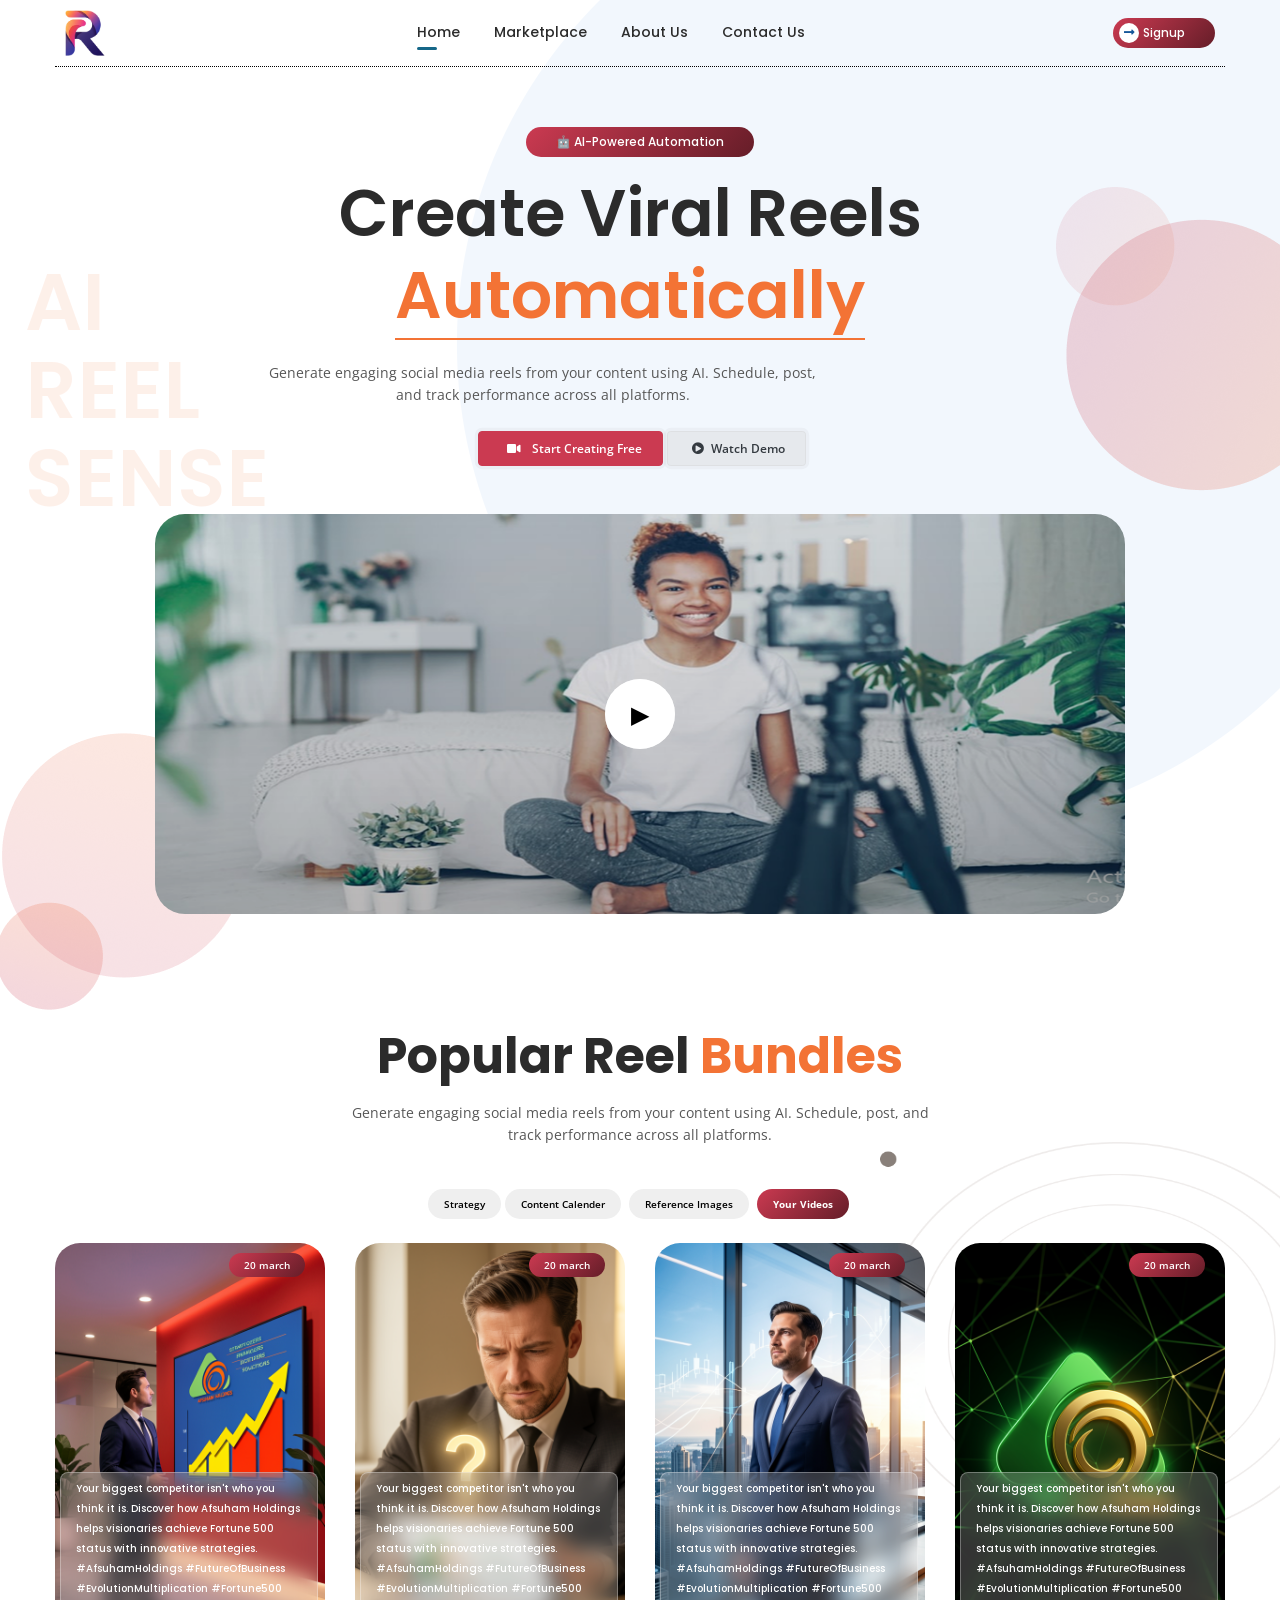
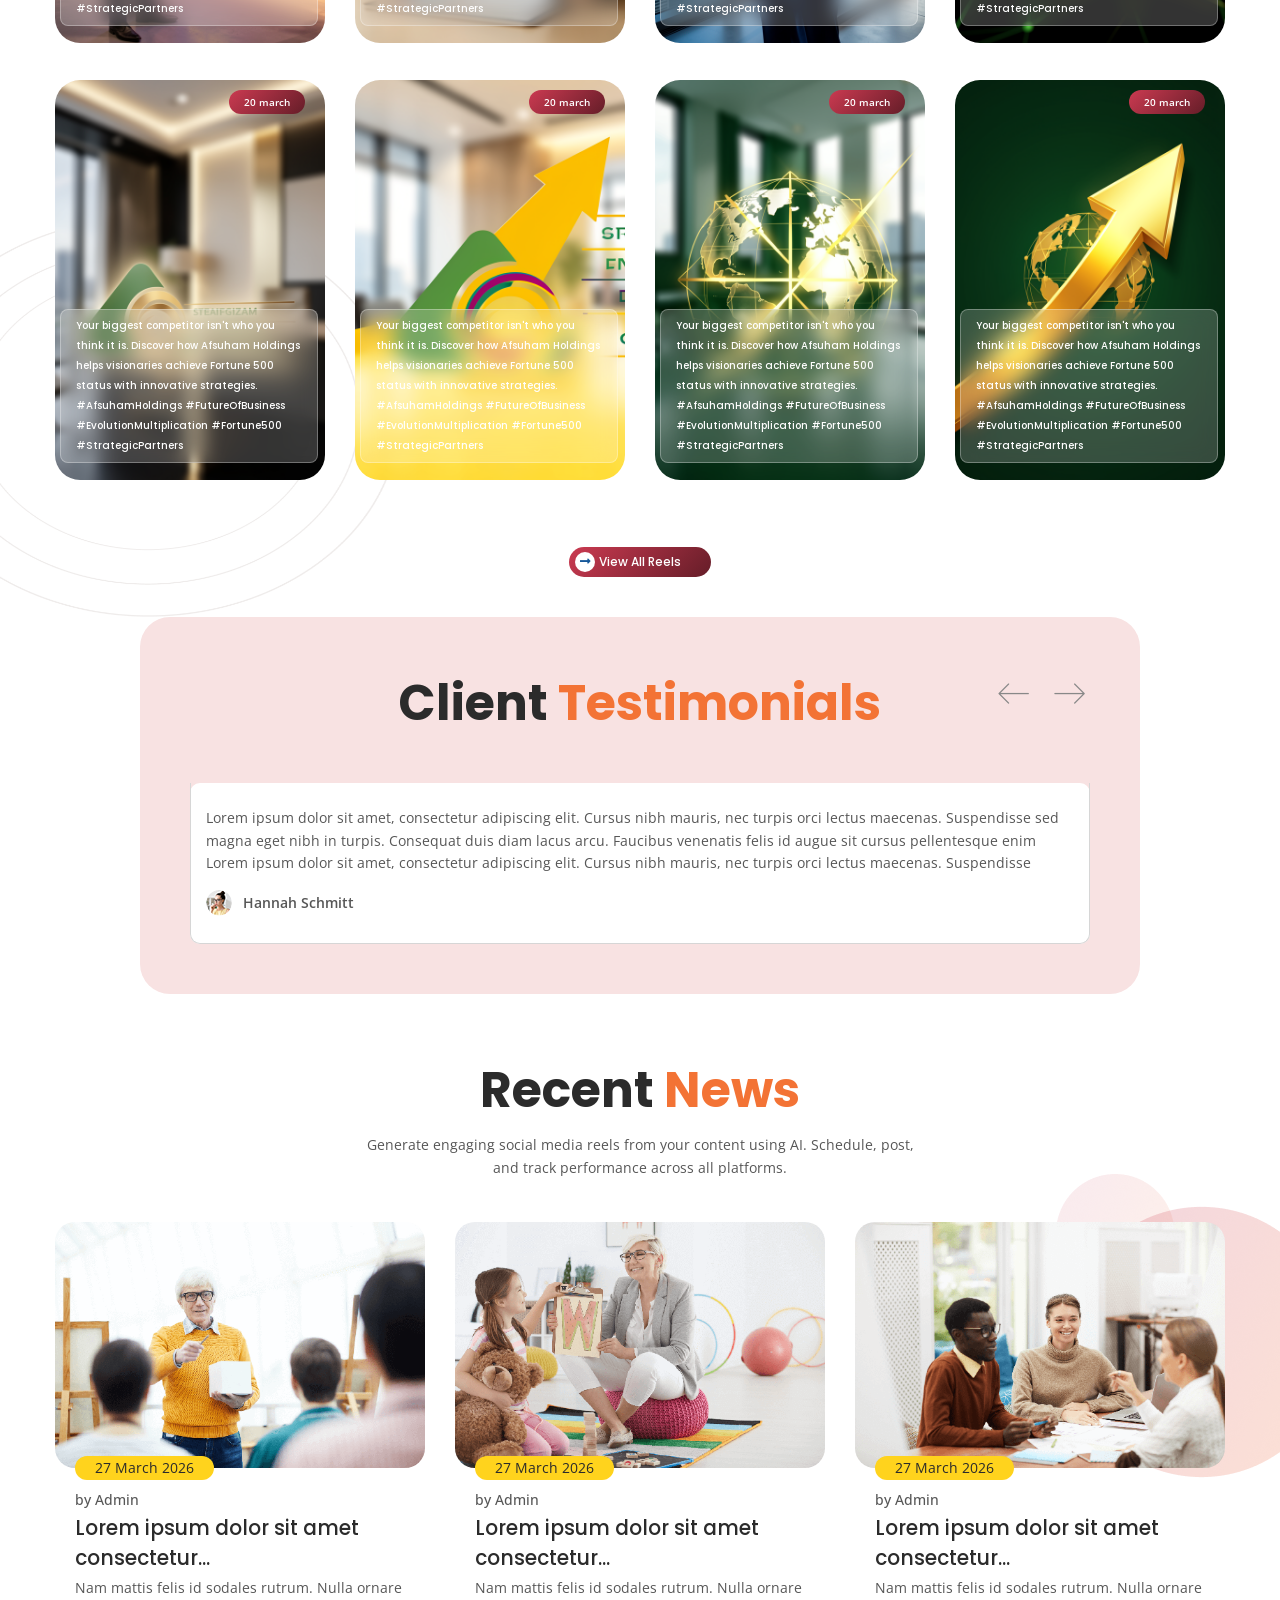
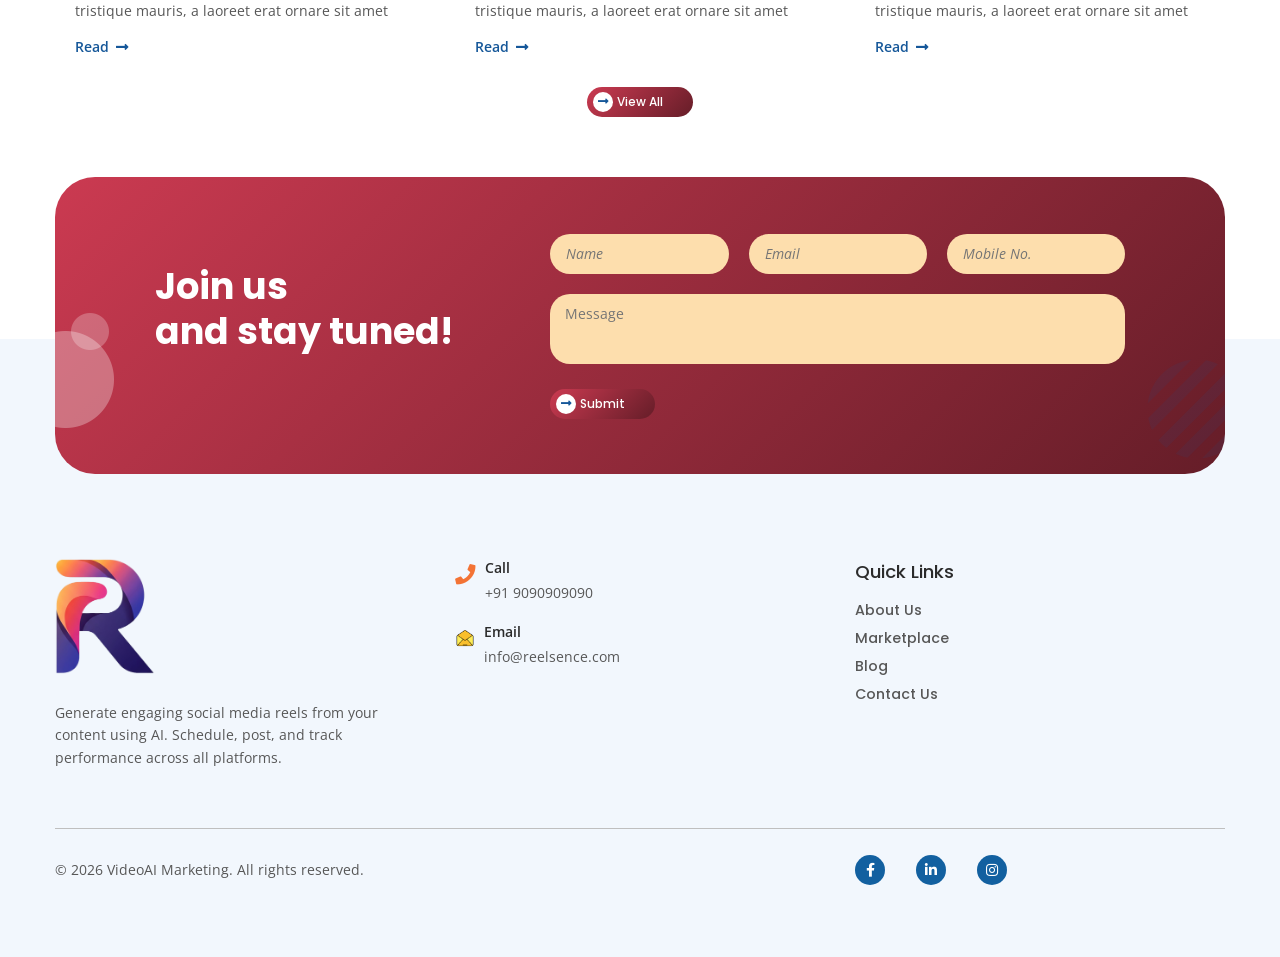
==== commit 6127904b: "all done" ====
--- a/index.html
+++ b/index.html
@@ -4,7 +4,7 @@
     <meta charset="UTF-8" />
     <title>AI Video Marketing Platform</title>
     <meta name="viewport" content="width=device-width,initial-scale=1" />
-    <meta name="description" content="Shelly - Website" />
+    <meta name="description" content="AI Video Mareting - Website" />
     <meta name="author" content="merkulove" />
     <meta name="keywords" content="" />
     <link rel="icon" href="assets/img/logo.png" />
@@ -32,7 +32,7 @@
                       <a class="active" href="index.html" title="">Home</a>
                     </li>
                     <li>
-                      <a class="" href="video-marketing-strategy.html" title=""
+                      <a class="" href="reels-list.html" title=""
                         >Marketplace</a
                       >
                     </li>
@@ -70,9 +70,7 @@
               <a class="active" href="index.html" title="">Home</a>
             </li>
             <li>
-              <a class="" href="video-marketing-strategy.html" title=""
-                >Marketplace</a
-              >
+              <a class="" href="reels-list.html" title="">Marketplace</a>
             </li>
 
             <li>
@@ -96,7 +94,7 @@
             <div class="row justify-content-center text-center">
               <div class="col-lg-8">
                 <div class="mb-3">
-                  <a href="video-marketing-strategy.html" class="btn-default">
+                  <a href="#reelsection" class="btn-default">
                     🤖 AI-Powered Automation
                   </a>
                 </div>
@@ -112,10 +110,7 @@
                 </div>
 
                 <div class="d-flex gap-5 justify-content-center">
-                  <a
-                    href="video-marketing-strategy.html"
-                    class="btn btn-danger mx-1"
-                  >
+                  <a href="#reelsection" class="btn btn-danger mx-1">
                     <i class="fa fa-video fs-12 mx-2"></i> Start Creating Free
                   </a>
 
@@ -209,7 +204,7 @@
       </div>
 
       <!--reels section start-->
-      <section class="teachers-section">
+      <section class="teachers-section" id="reelsection">
         <div class="container">
           <div class="section-title text-center">
             <h2>Popular Reel <span>Bundles</span></h2>
@@ -220,187 +215,746 @@
           </div>
 
           <div class="teachers">
-            <div class="row">
-              <div class="col-lg-3 col-md-3 col-sm-6 col-6 full-wdth mb-4">
-                <a href="reels-details.html">
-                  <div class="teacher">
-                    <div class="teacher-img">
-                      <img
-                        src="assets/img/reel/1.png"
-                        alt="reel"
-                        class="w-100"
-                      />
-                    </div>
-                    <div class="date">20 march</div>
-                    <div class="teacher-info">
-                      <h3>
-                        <a href="reels-details.html" title=""
-                          >Unlock true value with ...</a
+            <div>
+              <ul
+                class="nav nav-pills mb-3 d-flex justify-content-center"
+                id="pills-tab"
+                role="tablist"
+              >
+                <li class="nav-item" role="presentation">
+                  <button
+                    class="nav-link"
+                    id="Strategy-tab"
+                    data-toggle="tab"
+                    data-target="#Strategy"
+                    type="button"
+                    role="tab"
+                    aria-controls="Strategy"
+                    aria-selected="false"
+                  >
+                    Strategy
+                  </button>
+                </li>
+                <li class="nav-item mx-1 mb-2" role="presentation">
+                  <button
+                    class="nav-link"
+                    id="Calender-tab"
+                    data-toggle="tab"
+                    data-target="#Calender"
+                    type="button"
+                    role="tab"
+                    aria-controls="Calender"
+                    aria-selected="false"
+                  >
+                    Content Calender
+                  </button>
+                </li>
+                <li class="nav-item mx-1 mb-2" role="presentation">
+                  <button
+                    class="nav-link"
+                    id="Reference-tab"
+                    data-toggle="tab"
+                    data-target="#Reference"
+                    type="button"
+                    role="tab"
+                    aria-controls="Reference"
+                    aria-selected="false"
+                  >
+                    Reference Images
+                  </button>
+                </li>
+                <li class="nav-item mx-1 mb-2" role="presentation">
+                  <button
+                    class="nav-link active"
+                    id="Videos-tab"
+                    data-toggle="tab"
+                    data-target="#Videos"
+                    type="button"
+                    role="tab"
+                    aria-controls="Videos"
+                    aria-selected="true"
+                  >
+                    Your Videos
+                  </button>
+                </li>
+              </ul>
+              <div class="tab-content" id="myTabContent">
+                <div
+                  class="tab-pane fade"
+                  id="Strategy"
+                  role="tabpanel"
+                  aria-labelledby="Strategy-tab"
+                >
+                  <div class="overview-card mb-2">
+                    <div class="overview-text">
+                      <h5 class="">Create Strategy</h5>
+                      <textarea
+                        name=""
+                        id=""
+                        class="form-control"
+                        rows="5"
+                      ></textarea>
+                      <div
+                        class="d-flex flex-column flex-lg-row justify-content-between"
+                        style="gap: 10px"
+                      >
+                        <div>
+                          <div class="d-flex" style="gap: 10px">
+                            <select
+                              name=""
+                              id=""
+                              class="form-control"
+                              style="font-size: 10px; border-radius: 50px"
+                            >
+                              <option value="">Hindi</option>
+                              <option value="">English</option>
+                              <option value="">Spanish</option>
+                            </select>
+                            <select
+                              name=""
+                              id=""
+                              class="form-control"
+                              style="font-size: 10px; border-radius: 50px"
+                            >
+                              <option value="">Select Business Type</option>
+                              <option value=""></option>
+                              <option value=""></option>
+                            </select>
+                            <select
+                              name=""
+                              id=""
+                              class="form-control"
+                              style="font-size: 10px; border-radius: 50px"
+                            >
+                              <option value="">Select Goal</option>
+                              <option value=""></option>
+                              <option value=""></option>
+                            </select>
+                          </div>
+                        </div>
+                        <div>
+                          <a href="" class="btn btn-default">
+                            <i class="fa fa-plus"></i> Create Strategy</a
+                          >
+                        </div>
+                      </div>
+                    </div>
+                  </div>
+
+                  <div class="overview-card mb-2">
+                    <div class="overview-text">
+                      <table class="table table-bordered table-responsive">
+                        <thead>
+                          <tr>
+                            <th scope="col">
+                              <h5>Day 1</h5>
+                            </th>
+                          </tr>
+                        </thead>
+                        <tbody style="font-size: 10px">
+                          <tr>
+                            <th scope="row">Topic</th>
+                            <td>:</td>
+                            <td></td>
+                          </tr>
+                          <tr>
+                            <th scope="row">Hook</th>
+                            <td>:</td>
+                            <td></td>
+                          </tr>
+                          <tr>
+                            <th scope="row">CTA</th>
+                            <td>:</td>
+                            <td></td>
+                          </tr>
+                        </tbody>
+                      </table>
+                      <div
+                        class="d-flex justify-content-between"
+                        style="gap: 10px"
+                      >
+                        <div>
+                          <div class="d-flex" style="gap: 10px">
+                            <select
+                              name=""
+                              id=""
+                              class="form-control"
+                              style="font-size: 10px; border-radius: 50px"
+                            >
+                              <option value="">Hindi</option>
+                              <option value="">English</option>
+                              <option value="">Spanish</option>
+                            </select>
+                          </div>
+                        </div>
+                        <div>
+                          <a href="" class="btn btn-default" disabled>
+                            <i class="fa fa-plus"></i> Generate Script</a
+                          >
+                        </div>
+                      </div>
+                    </div>
+                  </div>
+
+                  <div class="overview-card mb-2">
+                    <div class="overview-text">
+                      <table class="table table-bordered table-responsive">
+                        <thead>
+                          <tr>
+                            <th scope="col">
+                              <h5>Day 2</h5>
+                            </th>
+                          </tr>
+                        </thead>
+                        <tbody style="font-size: 10px">
+                          <tr>
+                            <th scope="row">Topic</th>
+                            <td>:</td>
+                            <td></td>
+                          </tr>
+                          <tr>
+                            <th scope="row">Hook</th>
+                            <td>:</td>
+                            <td></td>
+                          </tr>
+                          <tr>
+                            <th scope="row">CTA</th>
+                            <td>:</td>
+                            <td></td>
+                          </tr>
+                        </tbody>
+                      </table>
+                      <div
+                        class="d-flex justify-content-between"
+                        style="gap: 10px"
+                      >
+                        <div>
+                          <div class="d-flex" style="gap: 10px">
+                            <select
+                              name=""
+                              id=""
+                              class="form-control"
+                              style="font-size: 10px; border-radius: 50px"
+                            >
+                              <option value="">Hindi</option>
+                              <option value="">English</option>
+                              <option value="">Spanish</option>
+                            </select>
+                          </div>
+                        </div>
+                        <div>
+                          <a href="" class="btn btn-default" disabled>
+                            <i class="fa fa-plus"></i> Generate Script</a
+                          >
+                        </div>
+                      </div>
+                    </div>
+                  </div>
+                </div>
+
+                <div
+                  class="tab-pane fade"
+                  id="Calender"
+                  role="tabpanel"
+                  aria-labelledby="Calender-tab"
+                >
+                  <div class="overview-card">
+                    <div class="card p-3">
+                      <div class="overview-text">
+                        <h5 class="">Day 1</h5>
+                        <textarea
+                          name="content"
+                          id="editor1"
+                          style="font-size: 10px"
+                          rows="5"
+                        ></textarea>
+                        <div class="contentCalenderBtns">
+                          <a
+                            href="javascript:void(0);"
+                            class="btn btn-danger"
+                            data-toggle="modal"
+                            data-target="#voiceModal"
+                            style="font-size: 10px"
+                          >
+                            <i class="fa fa-microphone mx-1"></i> Select Voice
+                          </a>
+
+                          <a
+                            href="javascript:void(0);"
+                            class="btn btn-outline-dark"
+                            data-toggle="modal"
+                            data-target="#themeModal"
+                            style="font-size: 10px"
+                          >
+                            <i class="fa fa-image mx-1"></i> Visual Style
+                          </a>
+
+                          <a
+                            href="javascript:void(0);"
+                            class="btn btn-outline-dark"
+                            data-toggle="modal"
+                            data-target="#themeModal"
+                            style="font-size: 10px"
+                          >
+                            <i class="fa fa-video mx-1"></i> Video Style
+                          </a>
+
+                          <a
+                            href="javascript:void(0);"
+                            class="btn btn-danger"
+                            data-toggle="modal"
+                            data-target="#refModal"
+                            style="font-size: 10px"
+                          >
+                            <i class="fa fa-image mx-1"></i> Select Ref Images
+                          </a>
+                        </div>
+                      </div>
+                    </div>
+                    <div class="mt-4">
+                      <p class="mb-3 fs-12">
+                        Please click this button only once. Multiple clicks may
+                        damage your history data. The video will be generated
+                        automatically after a single click.
+                      </p>
+                      <a
+                        href="contacts.html"
+                        class="btn btn-danger mx-2"
+                        style="font-size: 10px"
+                      >
+                        <i class="fa fa-video"></i> Generate Video
+                      </a>
+                    </div>
+                  </div>
+                </div>
+
+                <div
+                  class="tab-pane fade"
+                  id="Reference"
+                  role="tabpanel"
+                  aria-labelledby="Reference-tab"
+                >
+                  <div class="overview-card">
+                    <div class="card p-3">
+                      <div class="overview-text">
+                        <h5 class="">Reference Images</h5>
+                        <p class="fs-12">
+                          Please click this button only once. Multiple clicks
+                          may damage your history data. The video will be
+                          generated automatically after a single click.
+                        </p>
+                        <div class="d-flex" style="gap: 10px">
+                          <!-- Upload Logo -->
+                          <label class="btn btn-danger mb-0">
+                            <i class="fa fa-upload"></i> Upload Logo
+                            <input
+                              type="file"
+                              accept="image/*"
+                              hidden
+                              onchange="previewImage(event, 'logoPreview')"
+                            />
+                          </label>
+
+                          <!-- Upload Images -->
+                          <label class="btn btn-outline-dark mb-0">
+                            <i class="fa fa-upload"></i> Upload Images
+                            <input
+                              type="file"
+                              accept="image/*"
+                              multiple
+                              hidden
+                              onchange="
+                                previewMultipleImages(event, 'multiPreview')
+                              "
+                            />
+                          </label>
+                        </div>
+
+                        <!-- Preview Area -->
+                        <div
+                          class="d-flex justify-content-between"
+                          style="gap: 10px"
                         >
-                      </h3>
-                    </div>
-                  </div>
-                </a>
-              </div>
-
-              <div class="col-lg-3 col-md-3 col-sm-6 col-6 full-wdth mb-4">
-                <a href="reels-details.html">
-                  <div class="teacher">
-                    <div class="teacher-img">
-                      <img
-                        src="assets/img/reel/2.png"
-                        alt="reel"
-                        class="w-100"
-                      />
-                    </div>
-                    <div class="date">20 march</div>
-                    <div class="teacher-info">
-                      <h3>
-                        <a href="reels-details.html" title=""
-                          >Is your pitch deck ...</a
+                          <div>
+                            <h6 class="mt-3 fs-12 text-dark mb-3">
+                              Logo Preview:
+                            </h6>
+                            <img
+                              id="logoPreview"
+                              src=""
+                              style="
+                                max-height: 50px;
+                                width: 50px;
+                                height: 50px;
+                                display: none;
+                                border: 1px solid #ddd;
+                                padding: 5px;
+                              "
+                            />
+                          </div>
+
+                          <div>
+                            <h6 class="mt-3 mb-3 fs-12 text-dark">
+                              Images Preview:
+                            </h6>
+                            <div
+                              id="multiPreview"
+                              class="d-flex flex-wrap"
+                              style="gap: 10px"
+                            ></div>
+                          </div>
+                        </div>
+                      </div>
+                    </div>
+                    <div class="mt-4">
+                      <div class="row">
+                        <div
+                          class="col-lg-3 col-md-3 col-sm-6 col-6 full-wdth mb-4"
                         >
-                      </h3>
-                    </div>
-                  </div>
-                </a>
-              </div>
-
-              <div class="col-lg-3 col-md-3 col-sm-6 col-6 full-wdth mb-4">
-                <a href="reels-details.html">
-                  <div class="teacher">
-                    <div class="teacher-img">
-                      <img
-                        src="assets/img/reel/3.png"
-                        alt="reel"
-                        class="w-100"
-                      />
-                    </div>
-                    <div class="date">20 march</div>
-                    <div class="teacher-info">
-                      <h3>
-                        <a href="reels-details.html" title=""
-                          >Your biggest competitor ...</a
+                          <div class="teacher">
+                            <div
+                              class="teacher-img"
+                              style="width: 100%; height: 200px"
+                            >
+                              <img
+                                src="assets/img/a1.jpg"
+                                alt="reel"
+                                class="w-100"
+                                style="
+                                  width: 100%;
+                                  height: 100%;
+                                  object-fit: fill;
+                                "
+                              />
+                            </div>
+                            <div class="teacher-info">
+                              <h3>Unlock true value with ...</h3>
+                            </div>
+                          </div>
+                        </div>
+                        <div
+                          class="col-lg-3 col-md-3 col-sm-6 col-6 full-wdth mb-4"
                         >
-                      </h3>
-                    </div>
-                  </div>
-                </a>
-              </div>
-
-              <div class="col-lg-3 col-md-3 col-sm-6 col-6 full-wdth mb-4">
-                <a href="reels-details.html">
-                  <div class="teacher">
-                    <div class="teacher-img">
-                      <img
-                        src="assets/img/reel/4.png"
-                        alt="reel"
-                        class="w-100"
-                      />
-                    </div>
-                    <div class="date">20 march</div>
-                    <div class="teacher-info">
-                      <h3>
-                        <a href="reels-details.html" title=""
-                          >The next market leaders...</a
+                          <div class="teacher">
+                            <div
+                              class="teacher-img"
+                              style="width: 100%; height: 200px"
+                            >
+                              <img
+                                src="assets/img/a2.jpg"
+                                alt="reel"
+                                class="w-100"
+                                style="
+                                  width: 100%;
+                                  height: 100%;
+                                  object-fit: fill;
+                                "
+                              />
+                            </div>
+                            <div class="teacher-info">
+                              <h3>Unlock true value with ...</h3>
+                            </div>
+                          </div>
+                        </div>
+                        <div
+                          class="col-lg-3 col-md-3 col-sm-6 col-6 full-wdth mb-4"
                         >
-                      </h3>
-                    </div>
-                  </div>
-                </a>
-              </div>
-
-              <div class="col-lg-3 col-md-3 col-sm-6 col-6 full-wdth mb-4">
-                <a href="reels-details.html">
-                  <div class="teacher">
-                    <div class="teacher-img">
-                      <img
-                        src="assets/img/reel/5.png"
-                        alt="reel"
-                        class="w-100"
-                      />
-                    </div>
-                    <div class="date">20 march</div>
-                    <div class="teacher-info">
-                      <h3>
-                        <a href="reels-details.html" title=""
-                          >Stop stagnation, start ...</a
+                          <div class="teacher">
+                            <div
+                              class="teacher-img"
+                              style="width: 100%; height: 200px"
+                            >
+                              <img
+                                src="assets/img/a1.jpg"
+                                alt="reel"
+                                class="w-100"
+                                style="
+                                  width: 100%;
+                                  height: 100%;
+                                  object-fit: fill;
+                                "
+                              />
+                            </div>
+                            <div class="teacher-info">
+                              <h3>Unlock true value with ...</h3>
+                            </div>
+                          </div>
+                        </div>
+                        <div
+                          class="col-lg-3 col-md-3 col-sm-6 col-6 full-wdth mb-4"
                         >
-                      </h3>
-                    </div>
-                  </div>
-                </a>
-              </div>
-
-              <div class="col-lg-3 col-md-3 col-sm-6 col-6 full-wdth mb-4">
-                <a href="reels-details.html">
-                  <div class="teacher">
-                    <div class="teacher-img">
-                      <img
-                        src="assets/img/reel/6.png"
-                        alt="reel"
-                        class="w-100"
-                      />
-                    </div>
-                    <div class="date">20 march</div>
-                    <div class="teacher-info">
-                      <h3>
-                        <a href="reels-details.html" title=""
-                          >Don't just scale sales ...</a
-                        >
-                      </h3>
-                    </div>
-                  </div>
-                </a>
-              </div>
-
-              <div class="col-lg-3 col-md-3 col-sm-6 col-6 full-wdth mb-4">
-                <a href="reels-details.html">
-                  <div class="teacher">
-                    <div class="teacher-img">
-                      <img
-                        src="assets/img/reel/7.png"
-                        alt="reel"
-                        class="w-100"
-                      />
-                    </div>
-                    <div class="date">20 march</div>
-                    <div class="teacher-info">
-                      <h3>
-                        <a href="reels-details.html" title=""
-                          >Unlock your business's ...</a
-                        >
-                      </h3>
-                    </div>
-                  </div>
-                </a>
-              </div>
-
-              <div class="col-lg-3 col-md-3 col-sm-6 col-6 full-wdth mb-4">
-                <a href="reels-details.html">
-                  <div class="teacher">
-                    <div class="teacher-img">
-                      <img
-                        src="assets/img/reel/8.png"
-                        alt="reel"
-                        class="w-100"
-                      />
-                    </div>
-                    <div class="date">20 march</div>
-                    <div class="teacher-info">
-                      <h3>
-                        <a href="reels-details.html" title=""
-                          >Are you ready to stop ...</a
-                        >
-                      </h3>
-                    </div>
-                  </div>
-                </a>
-              </div>
-            </div>
-            <div class="lnk-dv text-center">
-              <a href="reels-list.html" title="" class="btn-default"
-                >View All Reels <i class="fa fa-long-arrow-alt-right"></i
-              ></a>
+                          <div class="teacher">
+                            <div
+                              class="teacher-img"
+                              style="width: 100%; height: 200px"
+                            >
+                              <img
+                                src="assets/img/a2.jpg"
+                                alt="reel"
+                                class="w-100"
+                                style="
+                                  width: 100%;
+                                  height: 100%;
+                                  object-fit: fill;
+                                "
+                              />
+                            </div>
+                            <div class="teacher-info">
+                              <h3>Unlock true value with ...</h3>
+                            </div>
+                          </div>
+                        </div>
+                      </div>
+                    </div>
+                  </div>
+                </div>
+
+                <div
+                  class="tab-pane fade show active"
+                  id="Videos"
+                  role="tabpanel"
+                  aria-labelledby="Videos-tab"
+                >
+                  <div class="row">
+                    <div
+                      class="col-lg-3 col-md-3 col-sm-6 col-6 full-wdth mb-4"
+                    >
+                      <a href="reels-details.html">
+                        <div class="teacher">
+                          <div class="teacher-img">
+                            <img
+                              src="assets/img/reel/1.png"
+                              alt="reel"
+                              class="w-100"
+                            />
+                          </div>
+                          <div class="date">20 march</div>
+                          <div class="teacher-info">
+                            <h3>
+                              <a href="reels-details.html" title=""
+                                >Your biggest competitor isn't who you think it
+                                is. Discover how Afsuham Holdings helps
+                                visionaries achieve Fortune 500 status with
+                                innovative strategies. #AfsuhamHoldings
+                                #FutureOfBusiness #EvolutionMultiplication
+                                #Fortune500 #StrategicPartners
+                              </a>
+                            </h3>
+                          </div>
+                        </div>
+                      </a>
+                    </div>
+
+                    <div
+                      class="col-lg-3 col-md-3 col-sm-6 col-6 full-wdth mb-4"
+                    >
+                      <a href="reels-details.html">
+                        <div class="teacher">
+                          <div class="teacher-img">
+                            <img
+                              src="assets/img/reel/2.png"
+                              alt="reel"
+                              class="w-100"
+                            />
+                          </div>
+                          <div class="date">20 march</div>
+                          <div class="teacher-info">
+                            <h3>
+                              <a href="reels-details.html" title=""
+                                >Your biggest competitor isn't who you think it
+                                is. Discover how Afsuham Holdings helps
+                                visionaries achieve Fortune 500 status with
+                                innovative strategies. #AfsuhamHoldings
+                                #FutureOfBusiness #EvolutionMultiplication
+                                #Fortune500 #StrategicPartners
+                              </a>
+                            </h3>
+                          </div>
+                        </div>
+                      </a>
+                    </div>
+
+                    <div
+                      class="col-lg-3 col-md-3 col-sm-6 col-6 full-wdth mb-4"
+                    >
+                      <a href="reels-details.html">
+                        <div class="teacher">
+                          <div class="teacher-img">
+                            <img
+                              src="assets/img/reel/3.png"
+                              alt="reel"
+                              class="w-100"
+                            />
+                          </div>
+                          <div class="date">20 march</div>
+                          <div class="teacher-info">
+                            <h3>
+                              <a href="reels-details.html" title=""
+                                >Your biggest competitor isn't who you think it
+                                is. Discover how Afsuham Holdings helps
+                                visionaries achieve Fortune 500 status with
+                                innovative strategies. #AfsuhamHoldings
+                                #FutureOfBusiness #EvolutionMultiplication
+                                #Fortune500 #StrategicPartners
+                              </a>
+                            </h3>
+                          </div>
+                        </div>
+                      </a>
+                    </div>
+
+                    <div
+                      class="col-lg-3 col-md-3 col-sm-6 col-6 full-wdth mb-4"
+                    >
+                      <a href="reels-details.html">
+                        <div class="teacher">
+                          <div class="teacher-img">
+                            <img
+                              src="assets/img/reel/4.png"
+                              alt="reel"
+                              class="w-100"
+                            />
+                          </div>
+                          <div class="date">20 march</div>
+                          <div class="teacher-info">
+                            <h3>
+                              <a href="reels-details.html" title=""
+                                >Your biggest competitor isn't who you think it
+                                is. Discover how Afsuham Holdings helps
+                                visionaries achieve Fortune 500 status with
+                                innovative strategies. #AfsuhamHoldings
+                                #FutureOfBusiness #EvolutionMultiplication
+                                #Fortune500 #StrategicPartners
+                              </a>
+                            </h3>
+                          </div>
+                        </div>
+                      </a>
+                    </div>
+
+                    <div
+                      class="col-lg-3 col-md-3 col-sm-6 col-6 full-wdth mb-4"
+                    >
+                      <a href="reels-details.html">
+                        <div class="teacher">
+                          <div class="teacher-img">
+                            <img
+                              src="assets/img/reel/5.png"
+                              alt="reel"
+                              class="w-100"
+                            />
+                          </div>
+                          <div class="date">20 march</div>
+                          <div class="teacher-info">
+                            <h3>
+                              <a href="reels-details.html" title=""
+                                >Your biggest competitor isn't who you think it
+                                is. Discover how Afsuham Holdings helps
+                                visionaries achieve Fortune 500 status with
+                                innovative strategies. #AfsuhamHoldings
+                                #FutureOfBusiness #EvolutionMultiplication
+                                #Fortune500 #StrategicPartners
+                              </a>
+                            </h3>
+                          </div>
+                        </div>
+                      </a>
+                    </div>
+
+                    <div
+                      class="col-lg-3 col-md-3 col-sm-6 col-6 full-wdth mb-4"
+                    >
+                      <a href="reels-details.html">
+                        <div class="teacher">
+                          <div class="teacher-img">
+                            <img
+                              src="assets/img/reel/6.png"
+                              alt="reel"
+                              class="w-100"
+                            />
+                          </div>
+                          <div class="date">20 march</div>
+                          <div class="teacher-info">
+                            <h3>
+                              <a href="reels-details.html" title=""
+                                >Your biggest competitor isn't who you think it
+                                is. Discover how Afsuham Holdings helps
+                                visionaries achieve Fortune 500 status with
+                                innovative strategies. #AfsuhamHoldings
+                                #FutureOfBusiness #EvolutionMultiplication
+                                #Fortune500 #StrategicPartners
+                              </a>
+                            </h3>
+                          </div>
+                        </div>
+                      </a>
+                    </div>
+
+                    <div
+                      class="col-lg-3 col-md-3 col-sm-6 col-6 full-wdth mb-4"
+                    >
+                      <a href="reels-details.html">
+                        <div class="teacher">
+                          <div class="teacher-img">
+                            <img
+                              src="assets/img/reel/7.png"
+                              alt="reel"
+                              class="w-100"
+                            />
+                          </div>
+                          <div class="date">20 march</div>
+                          <div class="teacher-info">
+                            <h3>
+                              <a href="reels-details.html" title=""
+                                >Your biggest competitor isn't who you think it
+                                is. Discover how Afsuham Holdings helps
+                                visionaries achieve Fortune 500 status with
+                                innovative strategies. #AfsuhamHoldings
+                                #FutureOfBusiness #EvolutionMultiplication
+                                #Fortune500 #StrategicPartners
+                              </a>
+                            </h3>
+                          </div>
+                        </div>
+                      </a>
+                    </div>
+
+                    <div
+                      class="col-lg-3 col-md-3 col-sm-6 col-6 full-wdth mb-4"
+                    >
+                      <a href="reels-details.html">
+                        <div class="teacher">
+                          <div class="teacher-img">
+                            <img
+                              src="assets/img/reel/8.png"
+                              alt="reel"
+                              class="w-100"
+                            />
+                          </div>
+                          <div class="date">20 march</div>
+                          <div class="teacher-info">
+                            <h3>
+                              <a href="reels-details.html" title=""
+                                >Your biggest competitor isn't who you think it
+                                is. Discover how Afsuham Holdings helps
+                                visionaries achieve Fortune 500 status with
+                                innovative strategies. #AfsuhamHoldings
+                                #FutureOfBusiness #EvolutionMultiplication
+                                #Fortune500 #StrategicPartners
+                              </a>
+                            </h3>
+                          </div>
+                        </div>
+                      </a>
+                    </div>
+                  </div>
+                  <div class="lnk-dv text-center">
+                    <a href="reels-list.html" title="" class="btn-default"
+                      >View All Reels <i class="fa fa-long-arrow-alt-right"></i
+                    ></a>
+                  </div>
+                </div>
+              </div>
             </div>
 
             <div class="vector-info-one">
@@ -797,7 +1351,594 @@
       </footer>
       <!--footer end-->
     </div>
+
+    <!--edit brand Modal -->
+    <div
+      class="modal fade"
+      id="editBrandModal"
+      tabindex="-1"
+      aria-labelledby="exampleModalLabel"
+      aria-hidden="true"
+    >
+      <div class="modal-dialog modal-dialog-centered">
+        <div class="modal-content">
+          <div class="modal-header">
+            <h5
+              class="modal-title text-danger font-weight-bold"
+              id="exampleModalLabel"
+            >
+              Brand Information
+            </h5>
+            <button
+              type="button"
+              class="close"
+              data-dismiss="modal"
+              aria-label="Close"
+            >
+              <span aria-hidden="true">&times;</span>
+            </button>
+          </div>
+          <div class="modal-body text-dark">
+            <!-- Logo Upload -->
+            <div class="form-group">
+              <label class="mb-1 fs-12">Logo</label>
+              <div class="d-flex align-items-center">
+                <img
+                  src="assets/img/logo.png"
+                  width="30"
+                  class="mr-3 rounded border"
+                />
+                <input
+                  type="file"
+                  class="form-control-file"
+                  style="font-size: 10px"
+                />
+              </div>
+            </div>
+
+            <!-- Language -->
+            <div class="form-group">
+              <label class="mb-1 fs-12">Language</label>
+              <select class="form-control" style="font-size: 10px">
+                <option>English US</option>
+                <option>English UK</option>
+                <option>Hindi</option>
+              </select>
+            </div>
+
+            <!-- Full Details -->
+            <div class="form-group">
+              <label class="mb-1 fs-12">Full Details</label>
+              <textarea
+                class="form-control"
+                rows="4"
+                placeholder="Enter company details"
+                style="font-size: 10px"
+              ></textarea>
+            </div>
+
+            <!-- Strategy Instruction -->
+            <div class="form-group">
+              <label class="mb-1 fs-12">Strategy Instruction</label>
+              <textarea
+                class="form-control"
+                rows="3"
+                placeholder="Enter your strategy details clearly..."
+                style="font-size: 10px"
+              ></textarea>
+            </div>
+
+            <!-- Upload Images -->
+            <div class="form-group">
+              <label class="mb-1 fs-12">Upload Images</label>
+              <input
+                type="file"
+                class="form-control-file"
+                multiple
+                style="font-size: 10px"
+              />
+            </div>
+
+            <!-- Image Table -->
+            <table class="table table-bordered">
+              <thead style="font-size: 10px">
+                <tr>
+                  <th>#</th>
+                  <th>Image</th>
+                  <th>Description</th>
+                  <th width="80">Action</th>
+                </tr>
+              </thead>
+              <tbody style="font-size: 10px">
+                <tr>
+                  <td style="font-size: 10px">1</td>
+                  <td style="font-size: 10px">
+                    <img src="assets/img/t1.png" width="60" />
+                  </td>
+                  <td style="font-size: 10px">
+                    <input
+                      type="text"
+                      class="form-control"
+                      value="Afshuam Holdings Inc., based in Austin, Texas"
+                      style="font-size: 10px"
+                    />
+                  </td>
+                  <td>
+                    <button
+                      class="btn btn-danger btn-sm"
+                      style="font-size: 10px"
+                    >
+                      <i class="fa fa-trash"></i>
+                    </button>
+                  </td>
+                </tr>
+              </tbody>
+            </table>
+          </div>
+          <div class="modal-footer">
+            <button type="button" class="btn btn-default">Save changes</button>
+          </div>
+        </div>
+      </div>
+    </div>
+
+    <!--voice Modal -->
+    <div
+      class="modal fade"
+      id="voiceModal"
+      tabindex="-1"
+      aria-labelledby="exampleModalLabel"
+      aria-hidden="true"
+    >
+      <div class="modal-dialog modal-dialog-centered">
+        <div class="modal-content">
+          <div class="modal-header">
+            <h5
+              class="modal-title text-danger font-weight-bold"
+              id="exampleModalLabel"
+            >
+              Select Voice
+            </h5>
+
+            <button
+              type="button"
+              class="close"
+              data-dismiss="modal"
+              aria-label="Close"
+            >
+              <span aria-hidden="true">&times;</span>
+            </button>
+          </div>
+          <div class="modal-body text-dark">
+            <!-- Language -->
+            <div class="form-group">
+              <label class="mb-1 fs-12">Select Voice</label>
+              <select class="form-control" style="font-size: 10px">
+                <option>Male</option>
+                <option>Female</option>
+                <option>Cartoon</option>
+              </select>
+            </div>
+            <div class="container-fluid">
+              <div class="row text-center">
+                <!-- Voice Card -->
+                <div class="col-lg-3 col-4 mb-4">
+                  <div
+                    class="voice-card text-center selectable-card"
+                    onclick="toggleSelect(this)"
+                  >
+                    <!-- ✅ Tick Icon -->
+                    <div class="check-icon">
+                      <i class="fa fa-check"></i>
+                    </div>
+
+                    <div class="voice-img">
+                      <img src="assets/img/s1.webp" alt="Amit" />
+
+                      <button
+                        class="audio-play-btn"
+                        onclick="
+                          event.stopPropagation();
+                          toggleVoice('audio1', this);
+                        "
+                      >
+                        <i class="fa fa-play"></i>
+                      </button>
+                    </div>
+
+                    <p class="voice-name">Amit</p>
+
+                    <audio
+                      id="audio1"
+                      src="assets/img/original-iphone-ring-24302.mp3"
+                    ></audio>
+                  </div>
+                </div>
+
+                <!-- Voice Card -->
+                <div class="col-lg-3 col-4 mb-4">
+                  <div
+                    class="voice-card text-center selectable-card"
+                    onclick="toggleSelect(this)"
+                  >
+                    <!-- ✅ Tick Icon -->
+                    <div class="check-icon">
+                      <i class="fa fa-check"></i>
+                    </div>
+
+                    <div class="voice-img">
+                      <img src="assets/img/s1.webp" alt="Amit" />
+
+                      <button
+                        class="audio-play-btn"
+                        onclick="
+                          event.stopPropagation();
+                          toggleVoice('audio1', this);
+                        "
+                      >
+                        <i class="fa fa-play"></i>
+                      </button>
+                    </div>
+
+                    <p class="voice-name">Amit</p>
+
+                    <audio
+                      id="audio1"
+                      src="assets/img/original-iphone-ring-24302.mp3"
+                    ></audio>
+                  </div>
+                </div>
+
+                <!-- Voice Card -->
+                <div class="col-lg-3 col-4 mb-4">
+                  <div
+                    class="voice-card text-center selectable-card"
+                    onclick="toggleSelect(this)"
+                  >
+                    <!-- ✅ Tick Icon -->
+                    <div class="check-icon">
+                      <i class="fa fa-check"></i>
+                    </div>
+
+                    <div class="voice-img">
+                      <img src="assets/img/s1.webp" alt="Amit" />
+
+                      <button
+                        class="audio-play-btn"
+                        onclick="
+                          event.stopPropagation();
+                          toggleVoice('audio1', this);
+                        "
+                      >
+                        <i class="fa fa-play"></i>
+                      </button>
+                    </div>
+
+                    <p class="voice-name">Amit</p>
+
+                    <audio
+                      id="audio1"
+                      src="assets/img/original-iphone-ring-24302.mp3"
+                    ></audio>
+                  </div>
+                </div>
+
+                <!-- Voice Card -->
+                <div class="col-lg-3 col-4 mb-4">
+                  <div
+                    class="voice-card text-center selectable-card"
+                    onclick="toggleSelect(this)"
+                  >
+                    <!-- ✅ Tick Icon -->
+                    <div class="check-icon">
+                      <i class="fa fa-check"></i>
+                    </div>
+
+                    <div class="voice-img">
+                      <img src="assets/img/s1.webp" alt="Amit" />
+
+                      <button
+                        class="audio-play-btn"
+                        onclick="
+                          event.stopPropagation();
+                          toggleVoice('audio1', this);
+                        "
+                      >
+                        <i class="fa fa-play"></i>
+                      </button>
+                    </div>
+
+                    <p class="voice-name">Amit</p>
+
+                    <audio
+                      id="audio1"
+                      src="assets/img/original-iphone-ring-24302.mp3"
+                    ></audio>
+                  </div>
+                </div>
+              </div>
+            </div>
+          </div>
+          <div class="modal-footer">
+            <button type="button" class="btn btn-default">Apply</button>
+          </div>
+        </div>
+      </div>
+    </div>
+
+    <!--theme Modal -->
+    <div
+      class="modal fade"
+      id="themeModal"
+      tabindex="-1"
+      aria-labelledby="exampleModalLabel"
+      aria-hidden="true"
+    >
+      <div class="modal-dialog modal-dialog-centered">
+        <div class="modal-content">
+          <div class="modal-header">
+            <h5
+              class="modal-title text-danger font-weight-bold"
+              id="exampleModalLabel"
+            >
+              Select Theme
+            </h5>
+
+            <button
+              type="button"
+              class="close"
+              data-dismiss="modal"
+              aria-label="Close"
+            >
+              <span aria-hidden="true">&times;</span>
+            </button>
+          </div>
+          <div class="modal-body text-dark">
+            <!-- Language -->
+            <div class="form-group">
+              <label class="mb-1 fs-12">Select Thme</label>
+              <select class="form-control" style="font-size: 10px">
+                <option>Festivals And Celebrations</option>
+                <option>Finance</option>
+                <option>Food And Beverage</option>
+                <option>General</option>
+                <option>Glitch And Futuristic</option>
+              </select>
+            </div>
+
+            <div class="row">
+              <div class="col-lg-4 col-6 p-1 mb-3">
+                <div class="card" style="width: 100%">
+                  <div style="width: 100%; height: 200px">
+                    <img
+                      src="assets/img/t1.jpg"
+                      class="card-img-top"
+                      alt="..."
+                      style="width: 100%; height: 100%; object-fit: fill"
+                    />
+                  </div>
+                  <div class="card-body p-2 mb-0">
+                    <h5
+                      class="card-title mb-1"
+                      style="font-weight: bold; font-size: 12px"
+                    >
+                      Abstract
+                    </h5>
+
+                    <button
+                      type="button"
+                      class="btn btn-default"
+                      style="font-size: 12px !important"
+                    >
+                      Use Style
+                    </button>
+                  </div>
+                </div>
+              </div>
+              <div class="col-lg-4 col-6 p-1 mb-3">
+                <div class="card" style="width: 100%">
+                  <div style="width: 100%; height: 200px">
+                    <img
+                      src="assets/img/t2.jpg"
+                      class="card-img-top"
+                      alt="..."
+                      style="width: 100%; height: 100%; object-fit: fill"
+                    />
+                  </div>
+                  <div class="card-body p-2 mb-0">
+                    <h5
+                      class="card-title mb-1"
+                      style="font-weight: bold; font-size: 12px"
+                    >
+                      Abstract
+                    </h5>
+
+                    <button
+                      type="button"
+                      class="btn btn-default"
+                      style="font-size: 12px"
+                    >
+                      Use Style
+                    </button>
+                  </div>
+                </div>
+              </div>
+
+              <div class="col-lg-4 col-6 p-1 mb-3">
+                <div class="card" style="width: 100%">
+                  <div style="width: 100%; height: 200px">
+                    <img
+                      src="assets/img/t3.jpg"
+                      class="card-img-top"
+                      alt="..."
+                      style="width: 100%; height: 100%; object-fit: fill"
+                    />
+                  </div>
+                  <div class="card-body p-2 mb-0">
+                    <h5
+                      class="card-title mb-1"
+                      style="font-weight: bold; font-size: 12px"
+                    >
+                      Abstract
+                    </h5>
+
+                    <button
+                      type="button"
+                      class="btn btn-default"
+                      style="font-size: 12px"
+                    >
+                      Use Style
+                    </button>
+                  </div>
+                </div>
+              </div>
+
+              <div class="col-lg-4 col-6 p-1 mb-3">
+                <div class="card" style="width: 100%">
+                  <div style="width: 100%; height: 200px">
+                    <img
+                      src="assets/img/t4.jpg"
+                      class="card-img-top"
+                      alt="..."
+                      style="width: 100%; height: 100%; object-fit: fill"
+                    />
+                  </div>
+                  <div class="card-body p-2 mb-0">
+                    <h5
+                      class="card-title mb-1"
+                      style="font-weight: bold; font-size: 12px"
+                    >
+                      Abstract
+                    </h5>
+
+                    <button
+                      type="button"
+                      class="btn btn-default"
+                      style="font-size: 12px"
+                    >
+                      Use Style
+                    </button>
+                  </div>
+                </div>
+              </div>
+            </div>
+          </div>
+
+          <div class="modal-footer"></div>
+        </div>
+      </div>
+    </div>
+
+    <!--ref Modal -->
+    <div
+      class="modal fade"
+      id="refModal"
+      tabindex="-1"
+      aria-labelledby="exampleModalLabel"
+      aria-hidden="true"
+    >
+      <div class="modal-dialog modal-dialog-centered">
+        <div class="modal-content">
+          <div class="modal-header">
+            <h5
+              class="modal-title text-danger font-weight-bold"
+              id="exampleModalLabel"
+            >
+              Select Reference Images
+            </h5>
+
+            <button
+              type="button"
+              class="close"
+              data-dismiss="modal"
+              aria-label="Close"
+            >
+              <span aria-hidden="true">&times;</span>
+            </button>
+          </div>
+          <div class="modal-body text-dark">
+            <div class="row">
+              <div class="col-lg-4 col-6 mb-3">
+                <div class="ref-card">
+                  <img src="assets/img/a1.jpg" class="card-img-top" alt="" />
+                </div>
+              </div>
+
+              <div class="col-lg-4 col-6 mb-3">
+                <div class="ref-card">
+                  <img src="assets/img/a2.jpg" class="card-img-top" alt="" />
+                </div>
+              </div>
+            </div>
+          </div>
+
+          <div class="modal-footer"></div>
+        </div>
+      </div>
+    </div>
+
     <script src="assets/js/bundle.min.js"></script>
     <script src="assets/js/button.min.js"></script>
+    <script>
+      // Single Image Preview
+      function previewImage(event, previewId) {
+        const file = event.target.files[0];
+        const preview = document.getElementById(previewId);
+
+        if (file) {
+          const reader = new FileReader();
+          reader.onload = function (e) {
+            preview.src = e.target.result;
+            preview.style.display = "block";
+          };
+          reader.readAsDataURL(file);
+        }
+      }
+
+      // Multiple Images Preview
+      function previewMultipleImages(event, previewId) {
+        const files = event.target.files;
+        const previewContainer = document.getElementById(previewId);
+
+        previewContainer.innerHTML = ""; // clear old
+
+        Array.from(files).forEach((file) => {
+          const reader = new FileReader();
+
+          reader.onload = function (e) {
+            const img = document.createElement("img");
+            img.src = e.target.result;
+            img.style.height = "100px";
+            img.style.border = "1px solid #ddd";
+            img.style.padding = "5px";
+            previewContainer.appendChild(img);
+          };
+
+          reader.readAsDataURL(file);
+        });
+      }
+    </script>
+    <script src="assets/js/voice.js"></script>
+    <script src="https://cdn.ckeditor.com/ckeditor5/39.0.1/classic/ckeditor.js"></script>
+    <script>
+      CKEDITOR.replace("editor1");
+    </script>
+    <script>
+      document.querySelectorAll(".ref-card").forEach((card) => {
+        card.addEventListener("click", function () {
+          document.querySelectorAll(".ref-card").forEach((c) => {
+            c.classList.remove("active");
+          });
+
+          this.classList.add("active");
+        });
+      });
+    </script>
+
+    <script>
+      function toggleSelect(card) {
+        card.classList.toggle("active");
+      }
+    </script>
   </body>
 </html>
--- a/assets/css/main.min.css
+++ b/assets/css/main.min.css
@@ -48,6 +48,7 @@
   line-height: 1.15;
   -webkit-text-size-adjust: 100%;
   -webkit-tap-highlight-color: rgba(0, 0, 0, 0);
+  scroll-behavior: smooth;
 }
 
 article,
@@ -19248,17 +19249,24 @@
   position: absolute;
   bottom: 30px;
   width: 86%;
-  text-align: center;
+  text-align: start;
   left: 20px;
-  background: #fff;
-  color: #000;
-  border-radius: 5px;
-  font-size: 14px;
-  line-height: 30px;
+
+  /* 🔥 Glass Effect */
+  background: rgba(255, 255, 255, 0.2); /* transparent white */
+  backdrop-filter: blur(10px);
+  -webkit-backdrop-filter: blur(10px);
+
+  color: #fff;
+  border-radius: 8px;
+  font-size: 10px;
+  line-height: 20px;
   padding: 6px 15px;
   font-weight: 500;
-}
-
+
+  /* Optional Enhancements */
+  border: 1px solid rgba(255, 255, 255, 0.3);
+}
 .teachers-section .teachers .teacher .teacher-info > span {
   display: block;
   color: #155799;
@@ -23032,7 +23040,7 @@
 }
 .overview-text h5 {
   color: #f37335;
-  font-size: 30px;
+  font-size: 20px;
   font-weight: bold;
 }
 .voice-card {
@@ -23055,8 +23063,8 @@
 
 .audio-play-btn {
   position: absolute;
-  bottom: 5px;
-  right: 5px;
+  bottom: 0px;
+  right: 0px;
   width: 28px;
   height: 28px;
   border-radius: 50%;
@@ -23066,7 +23074,10 @@
 }
 
 .audio-play-btn i {
-  font-size: 12px;
+  font-size: 10px;
+  display: flex;
+  align-items: center;
+  justify-content: center;
 }
 
 .voice-name {
@@ -23186,3 +23197,72 @@
   width: 100%;
   height: 120px;
 }
+
+.selectable-card {
+  position: relative;
+  border: 2px solid transparent;
+  border-radius: 50px;
+  width: 100px;
+  height: 100px;
+  padding: 3px;
+  cursor: pointer;
+  transition: 0.3s ease;
+}
+
+/* Hover */
+.selectable-card:hover {
+  border-color: #ddd;
+}
+
+/* Selected state */
+.selectable-card.active {
+  border-color: #dc3545; /* red */
+}
+
+/* Tick icon */
+.check-icon {
+  position: absolute;
+  top: 8px;
+  right: 6px;
+  width: 12px;
+  height: 12px;
+  background: #dc3545;
+  color: #fff;
+  border-radius: 50%;
+  display: flex;
+  align-items: center;
+  justify-content: center;
+  font-size: 5px;
+  opacity: 0;
+  transform: scale(0.8);
+  transition: 0.2s;
+}
+
+/* Show tick when active */
+.selectable-card.active .check-icon {
+  opacity: 1;
+  transform: scale(1);
+}
+
+/* Default (desktop) */
+.contentCalenderBtns {
+  display: flex;
+  gap: 10px;
+  flex-wrap: wrap;
+}
+
+/* Mobile fix */
+@media (max-width: 576px) {
+  .contentCalenderBtns {
+    display: grid;
+    grid-template-columns: 1fr 1fr; /* 2 buttons per row */
+    gap: 10px;
+  }
+
+  .contentCalenderBtns a,
+  .contentCalenderBtns button {
+    width: 100%;
+    font-size: 12px;
+    padding: 8px;
+  }
+}
